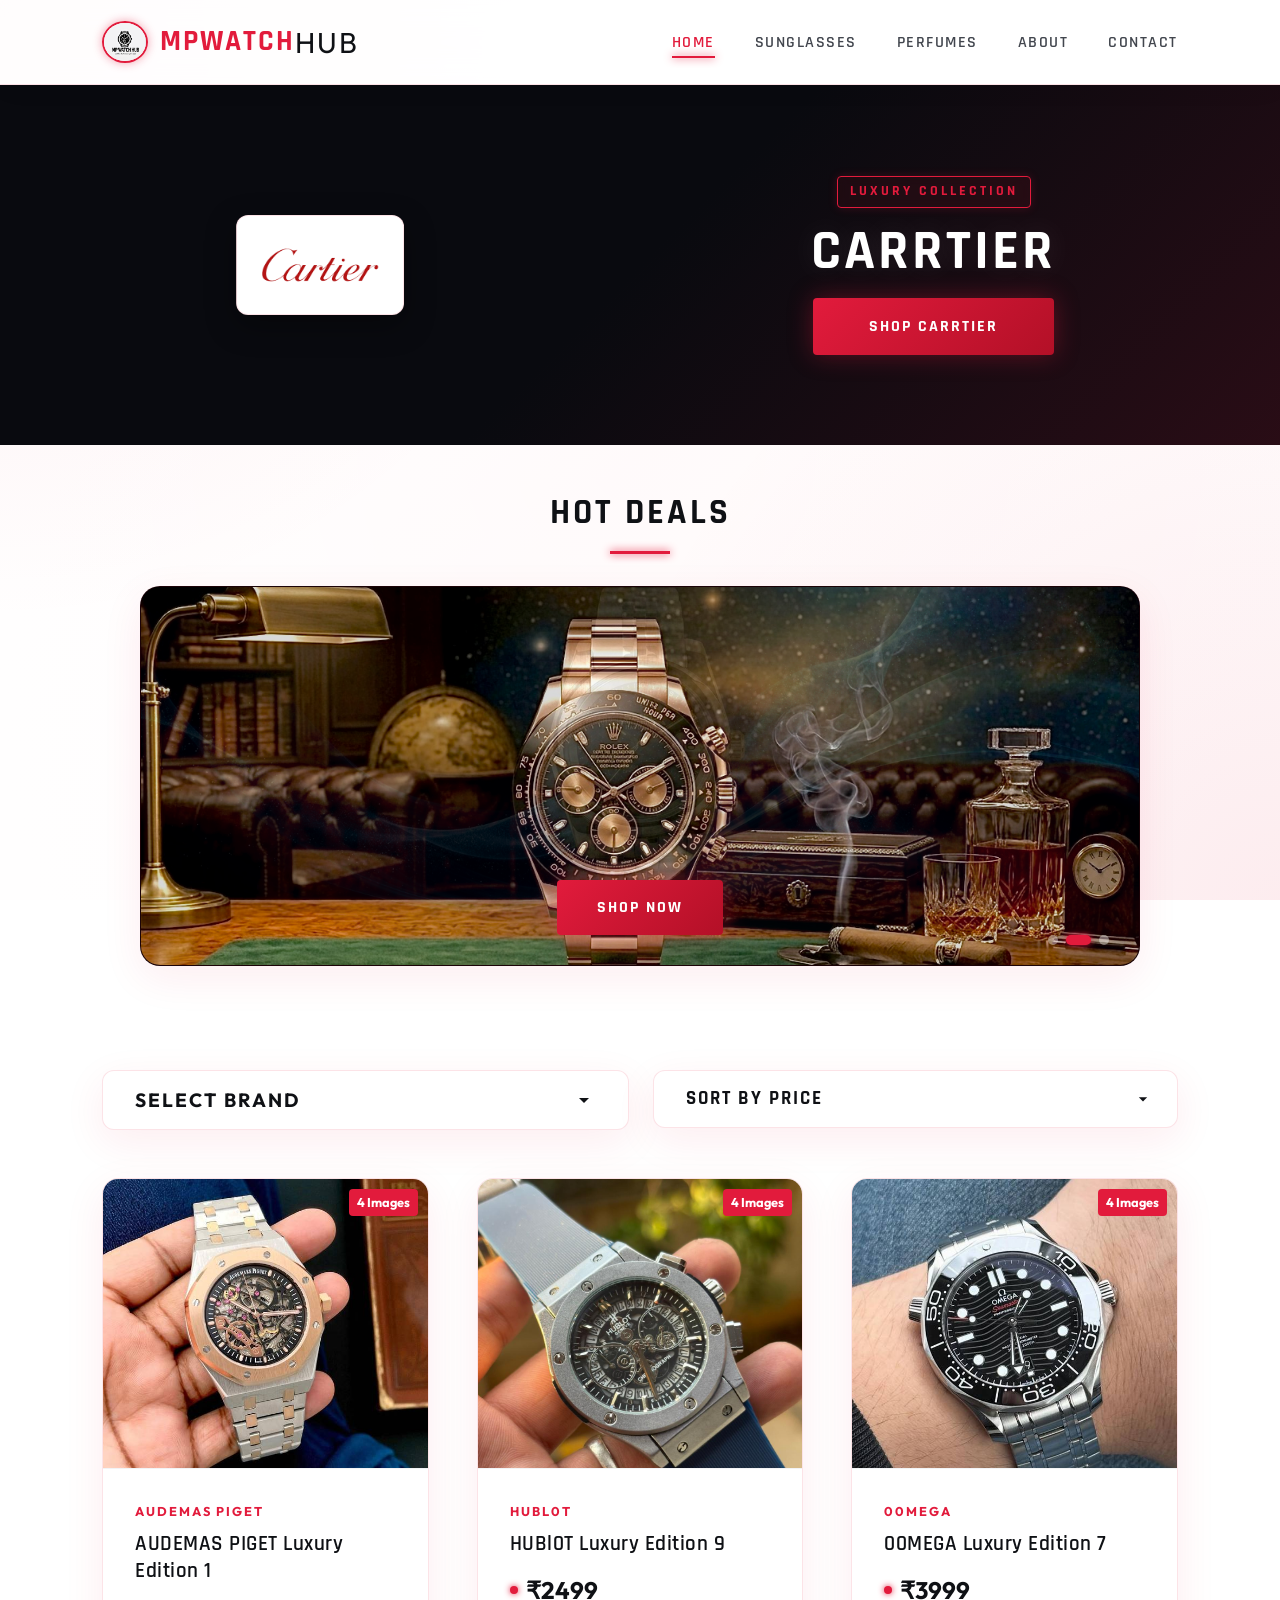
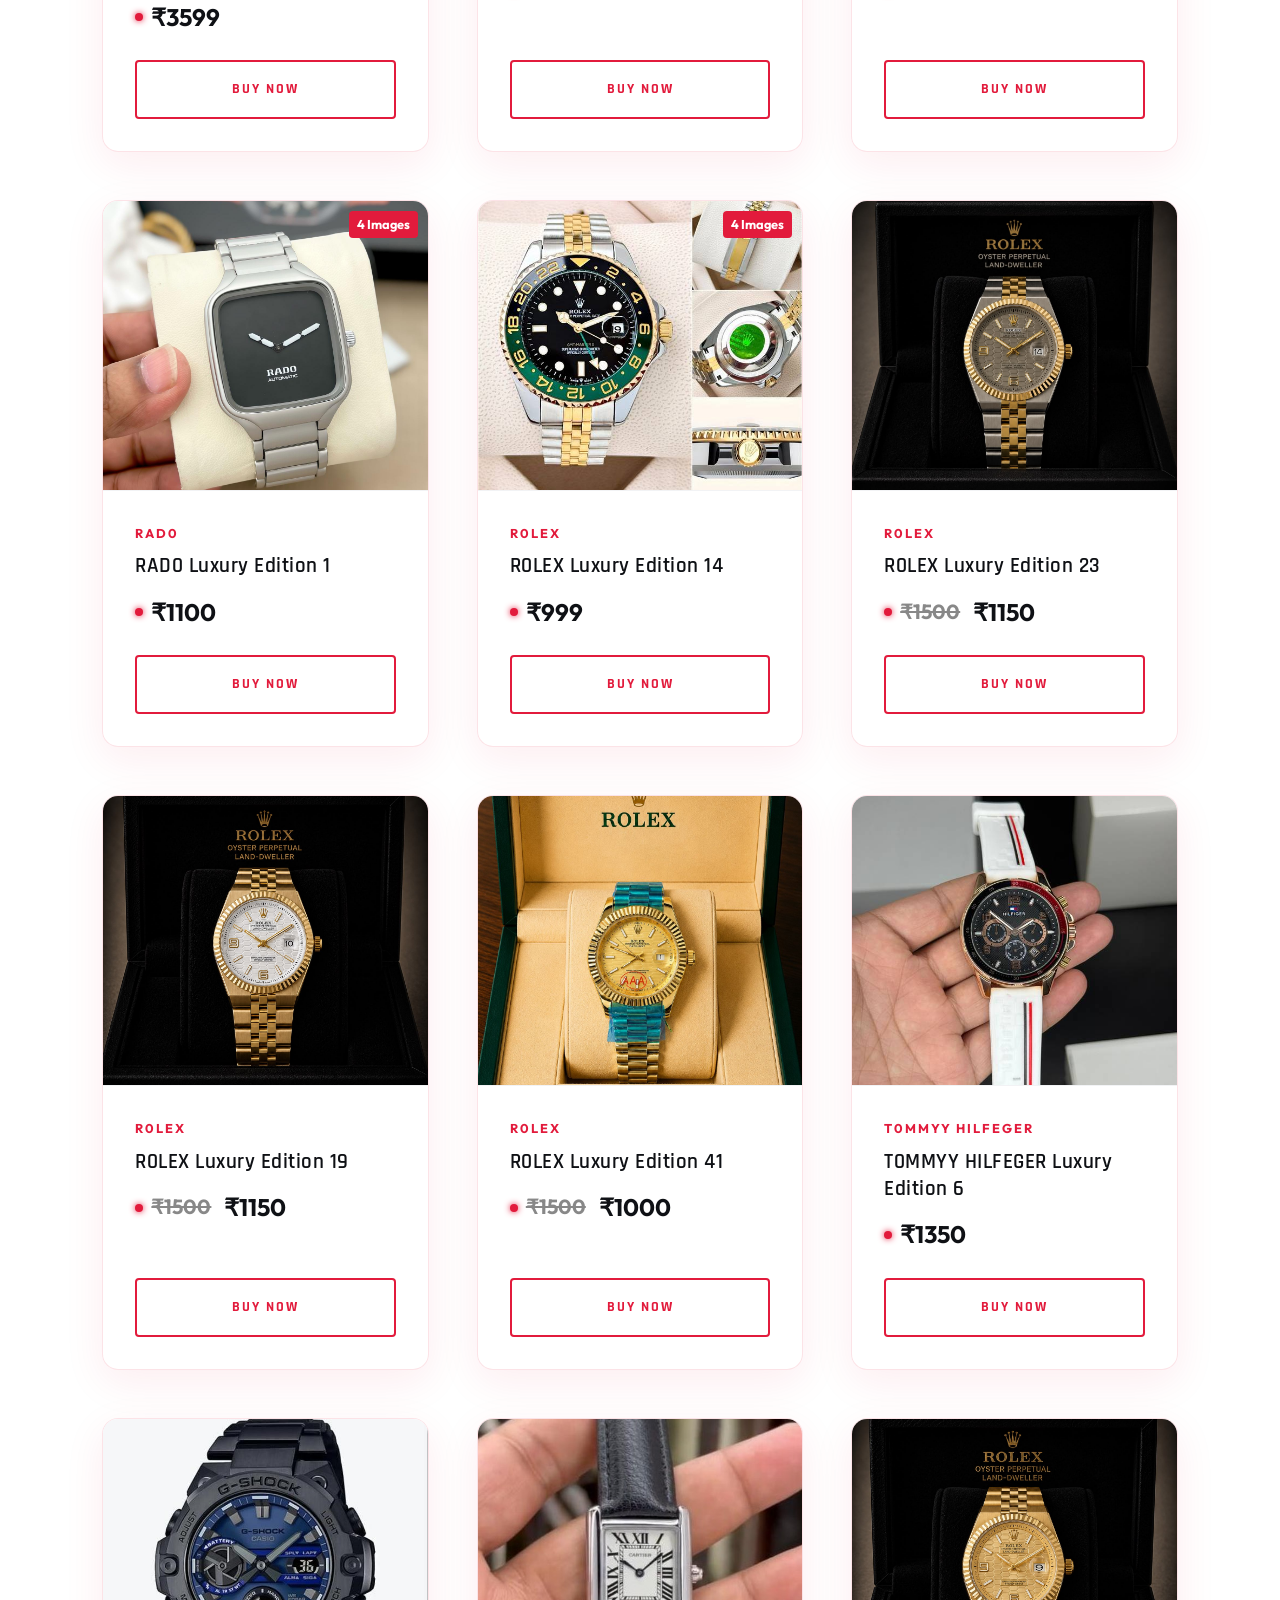
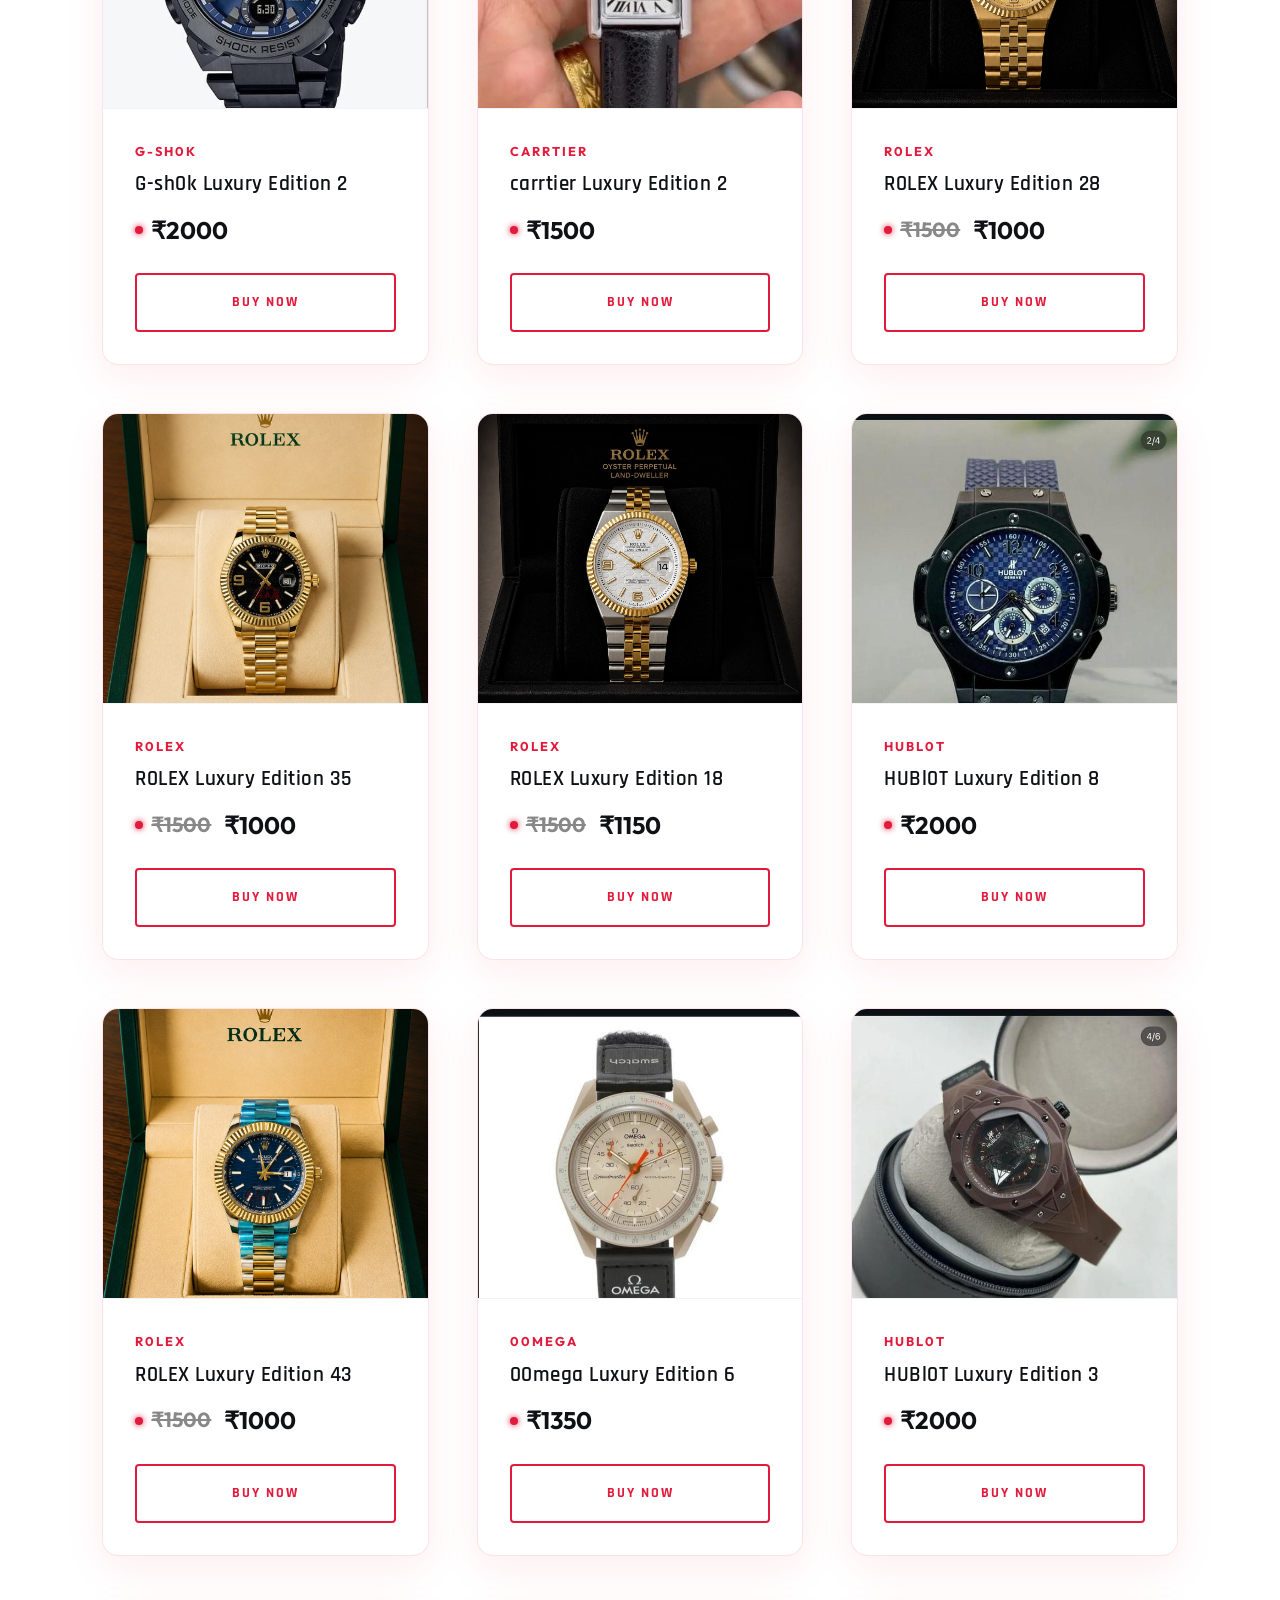
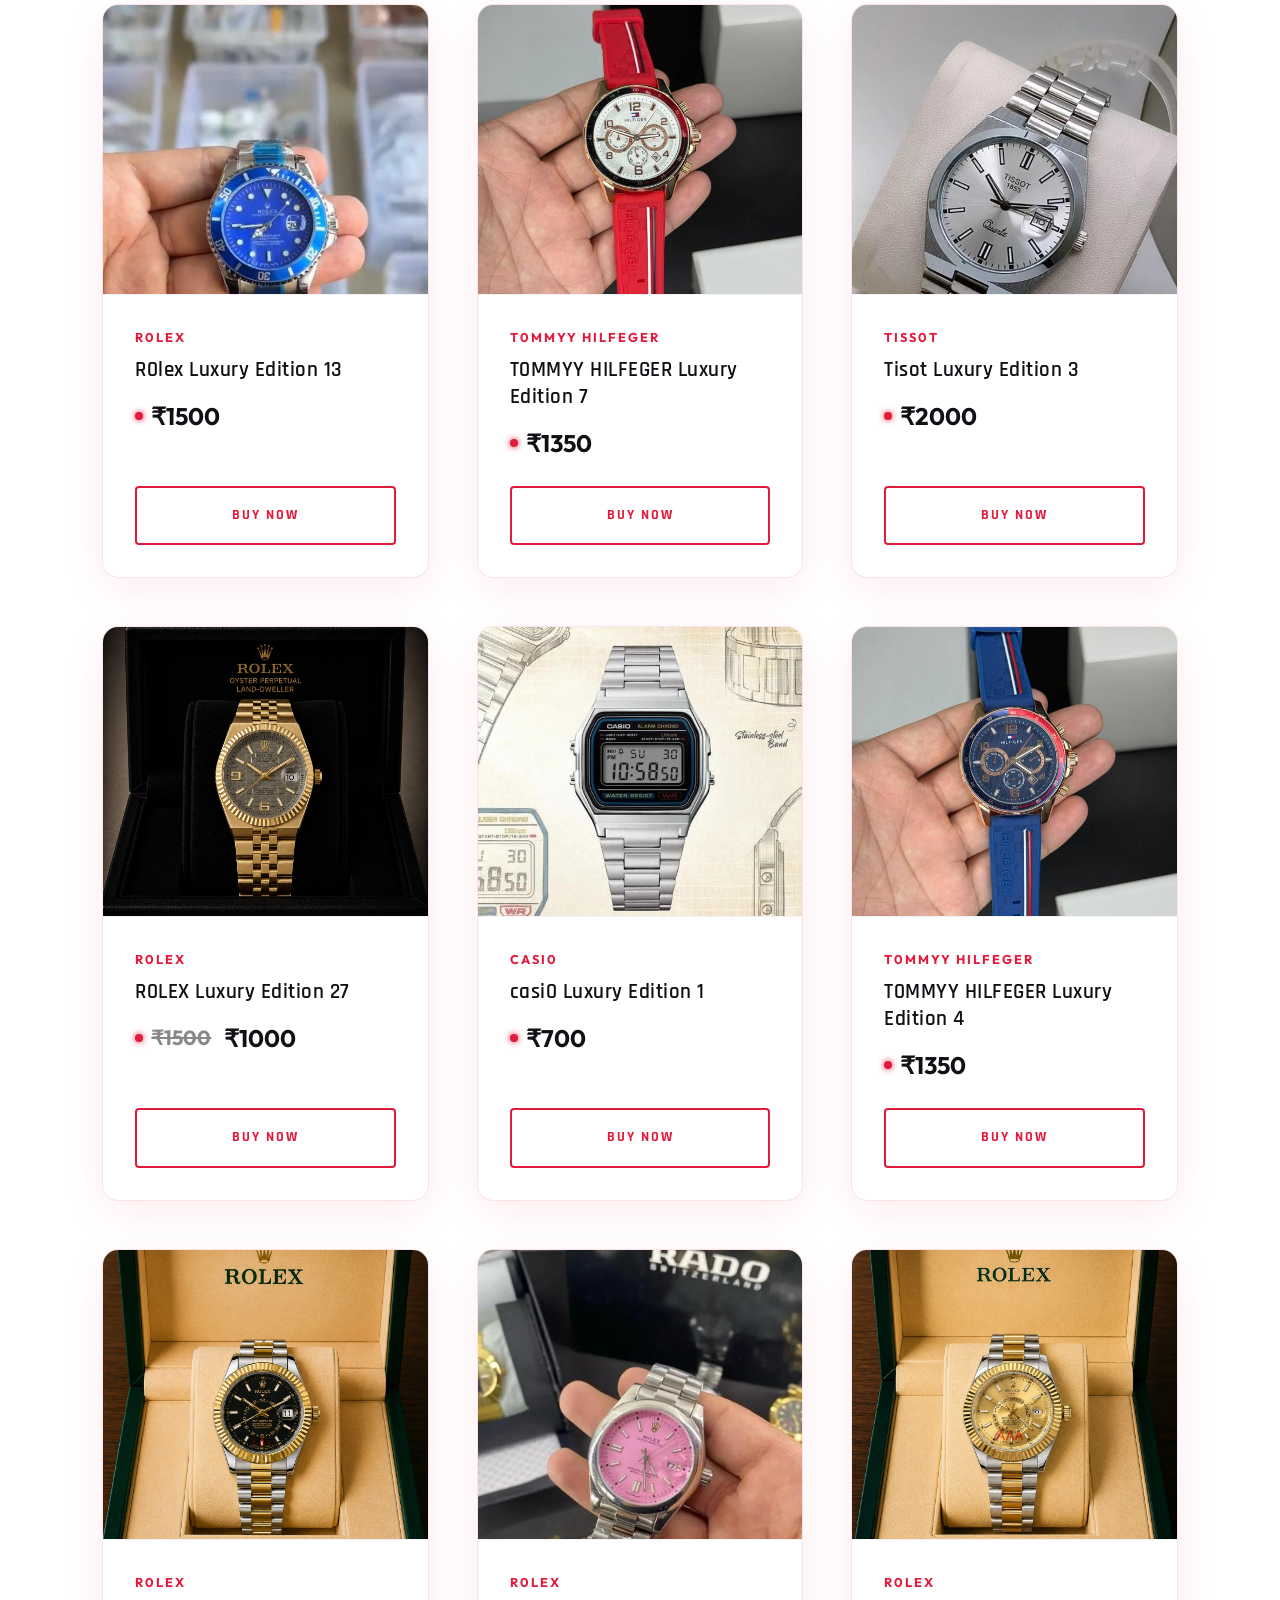
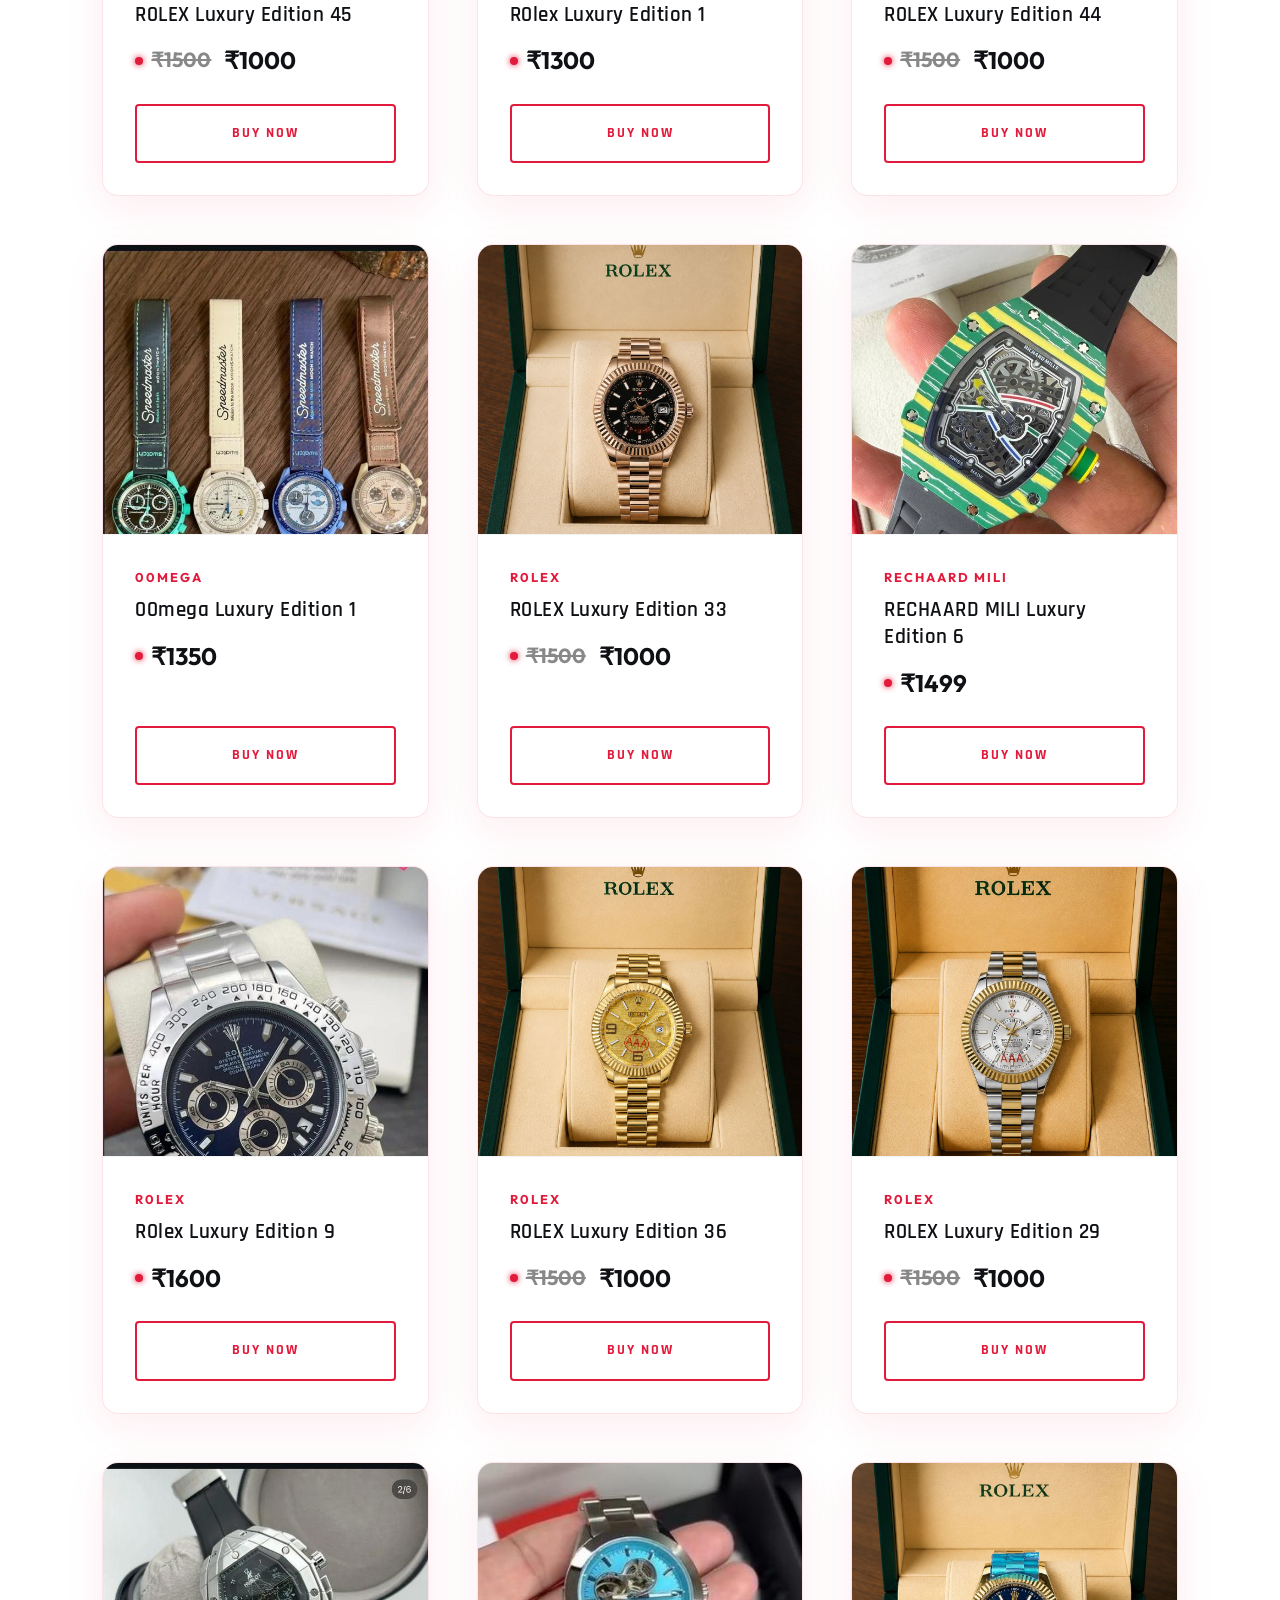
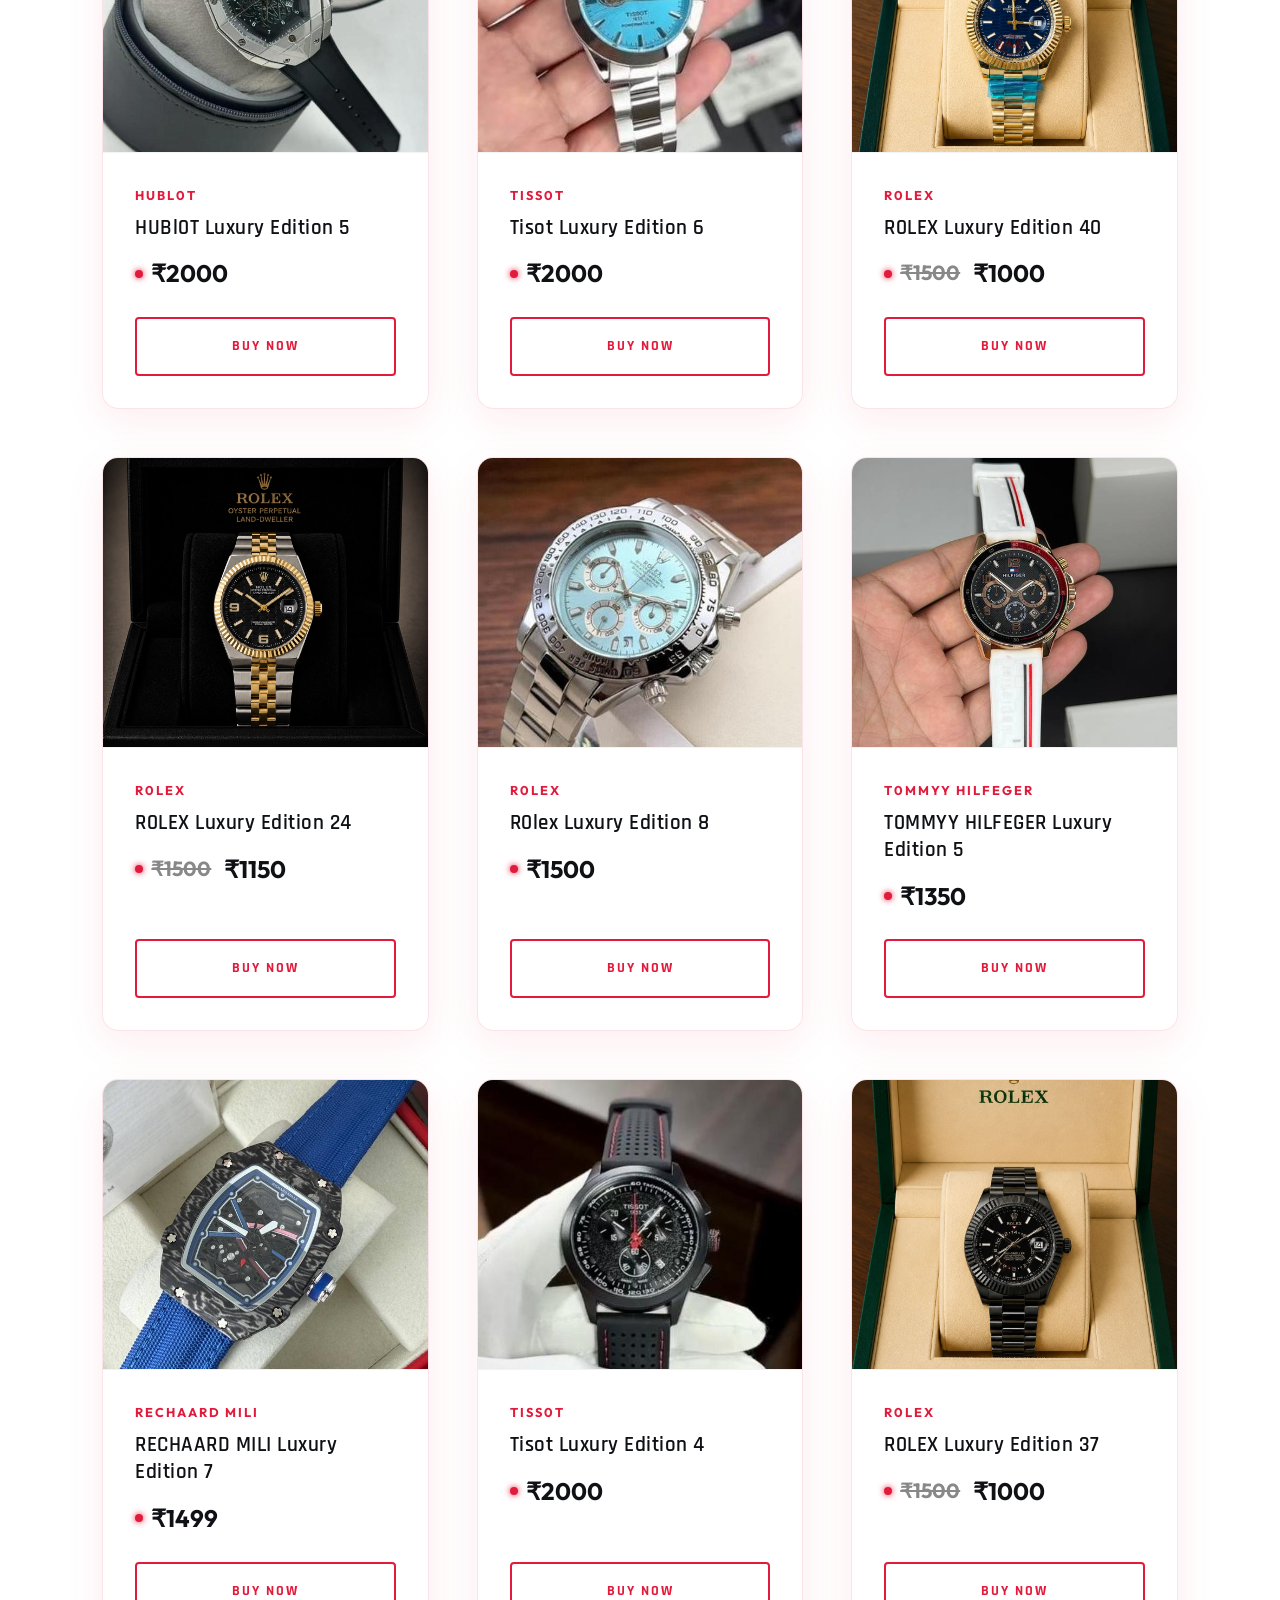
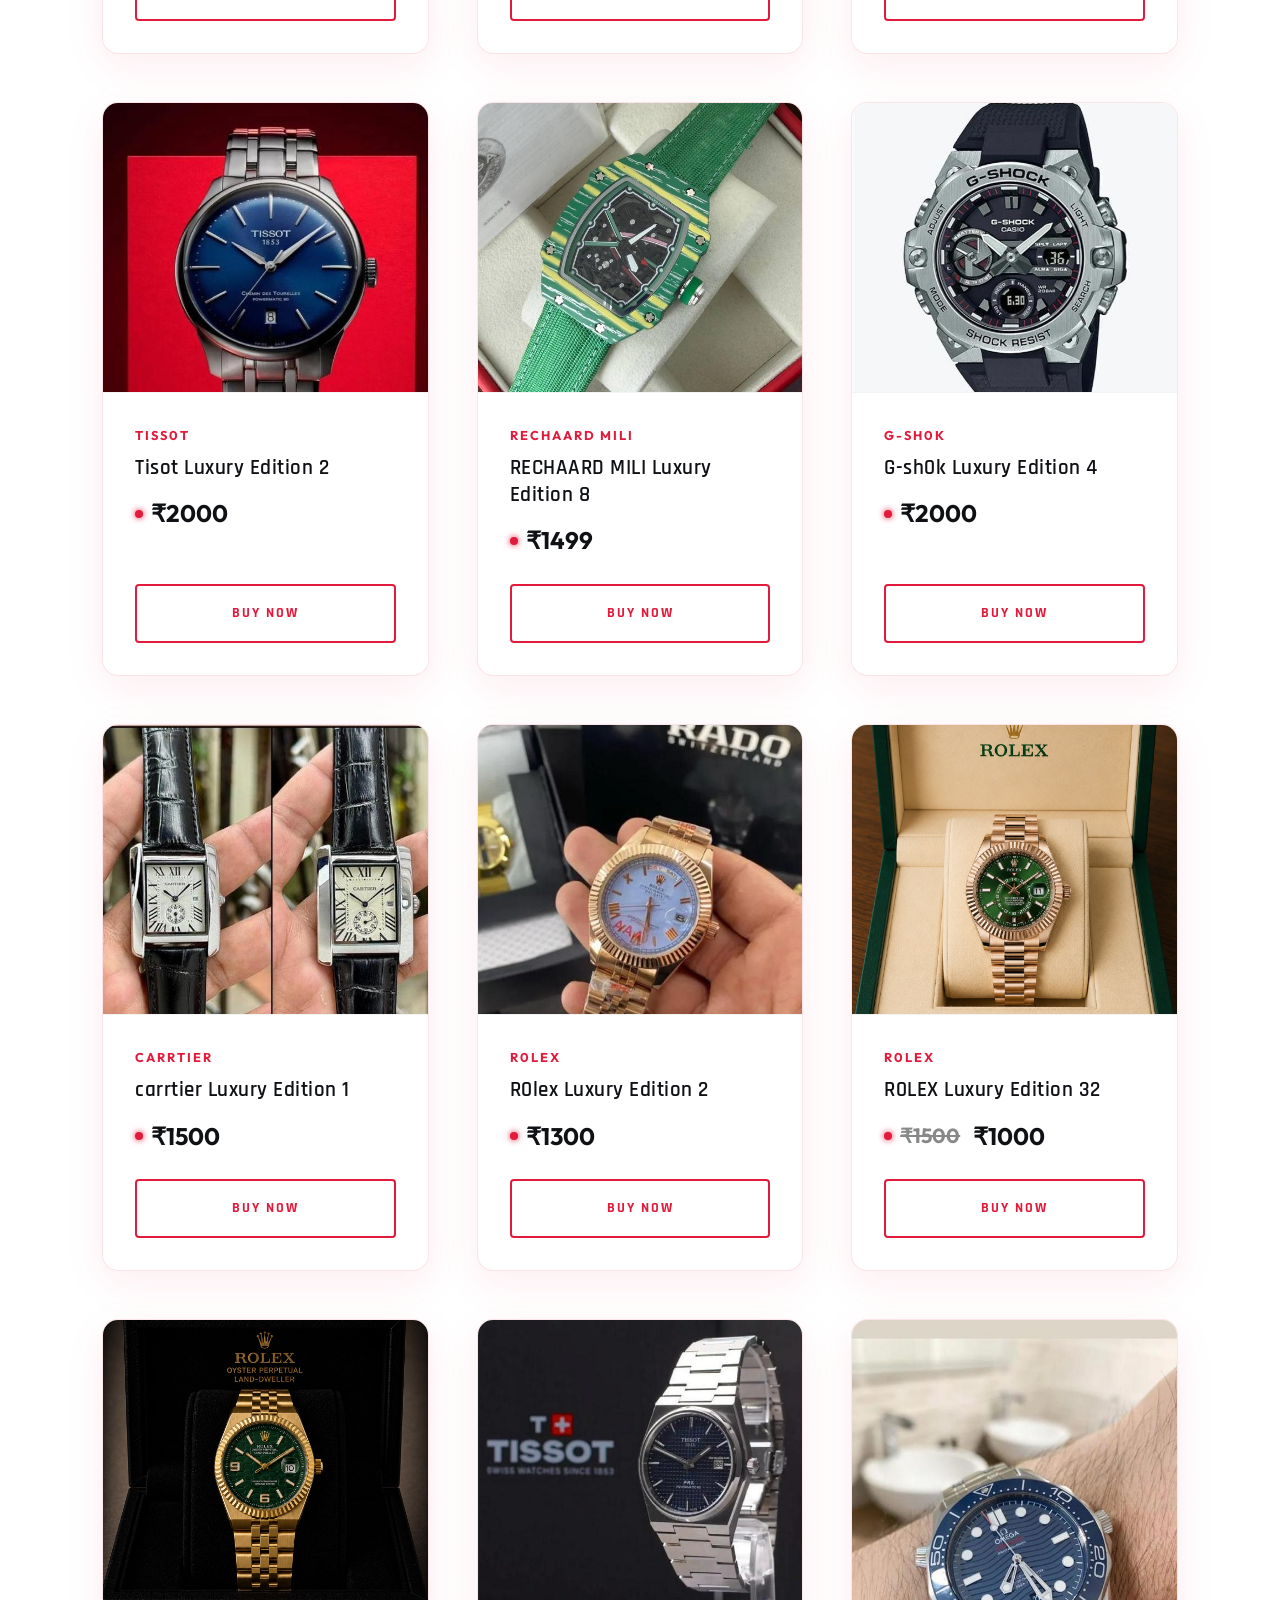
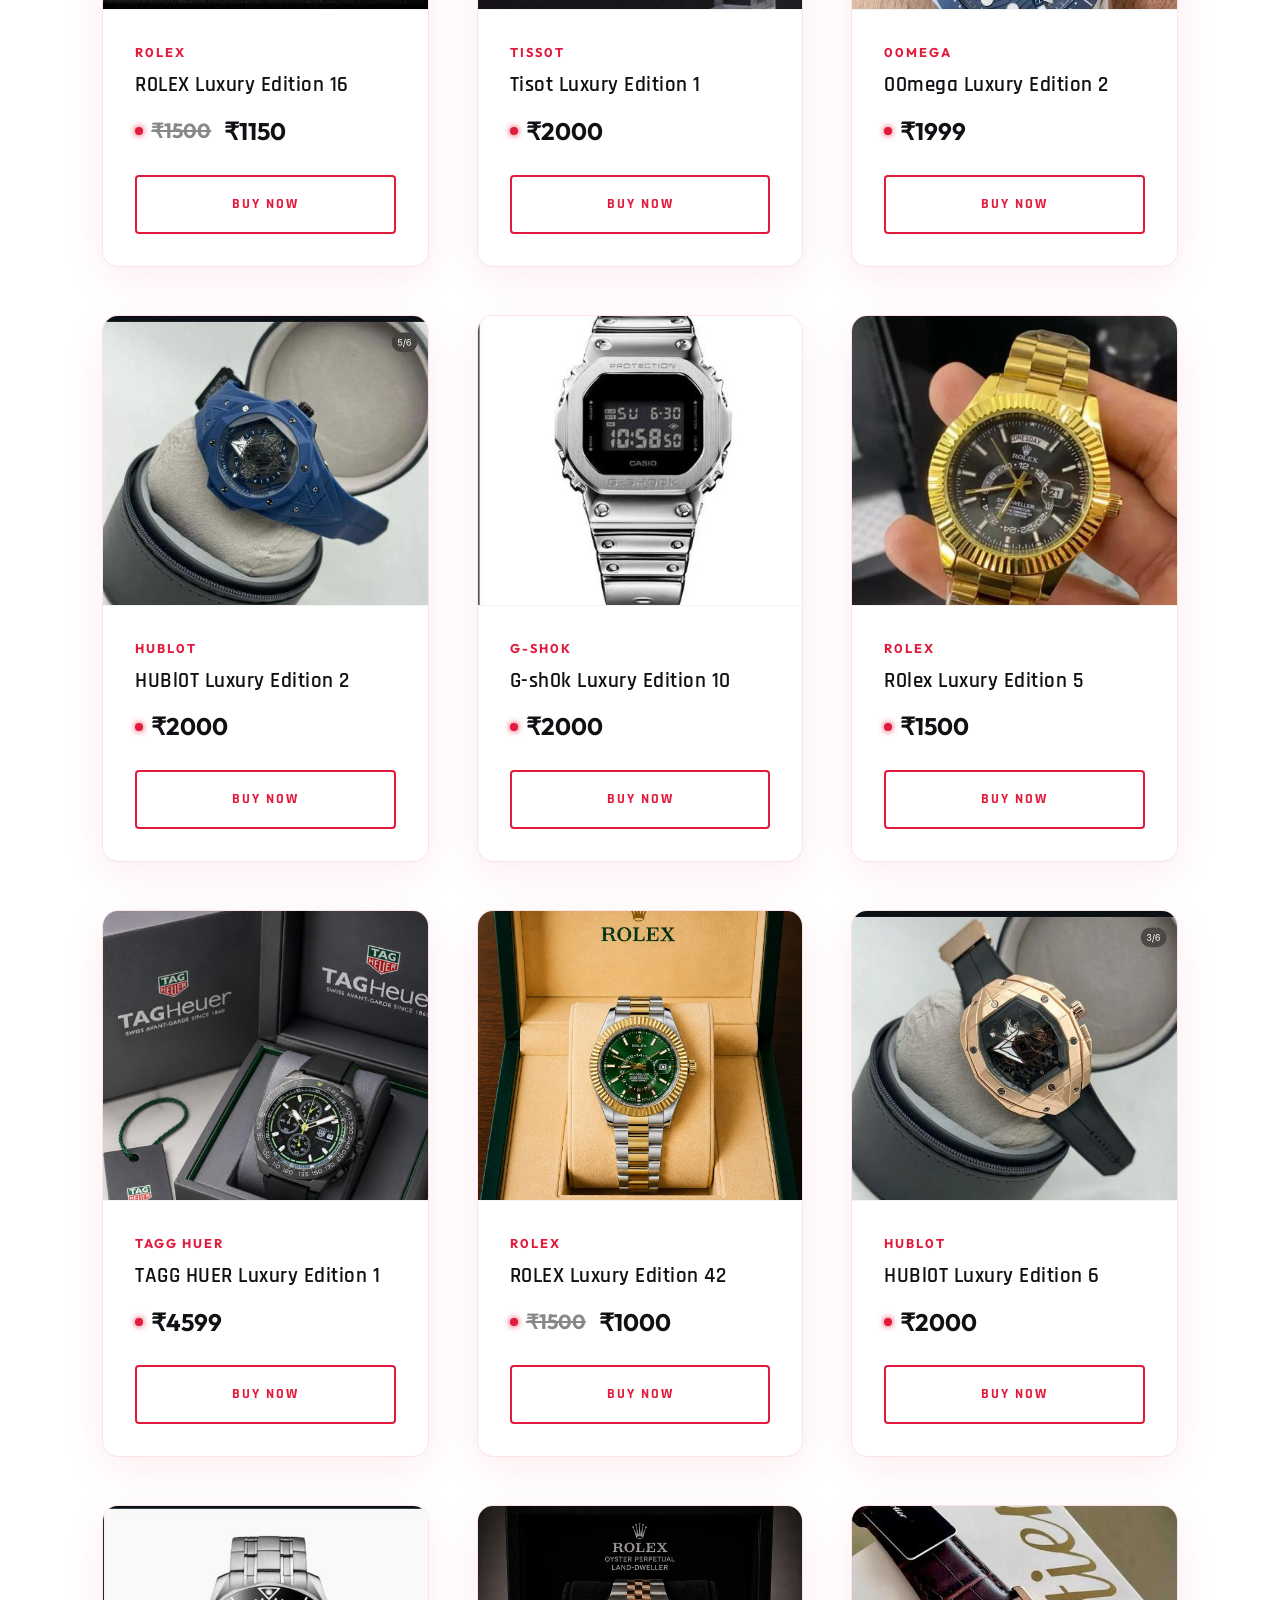
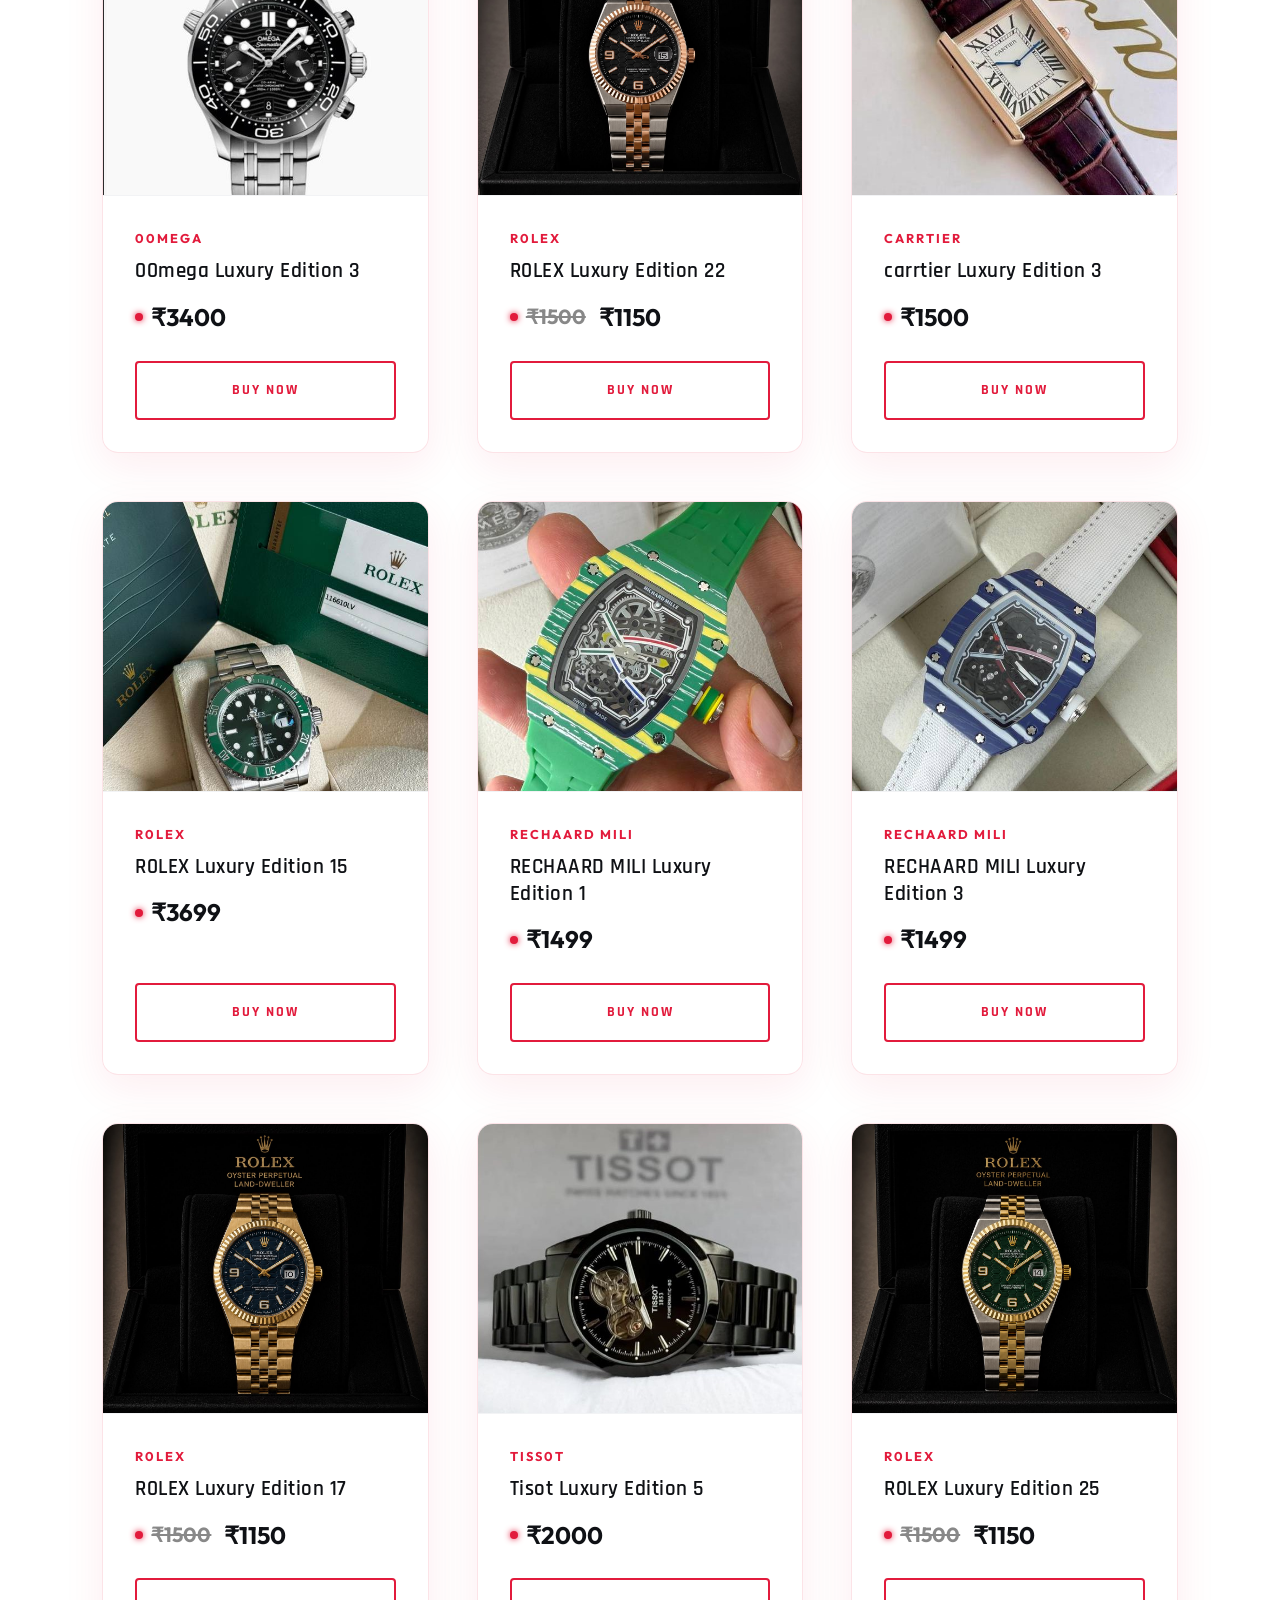
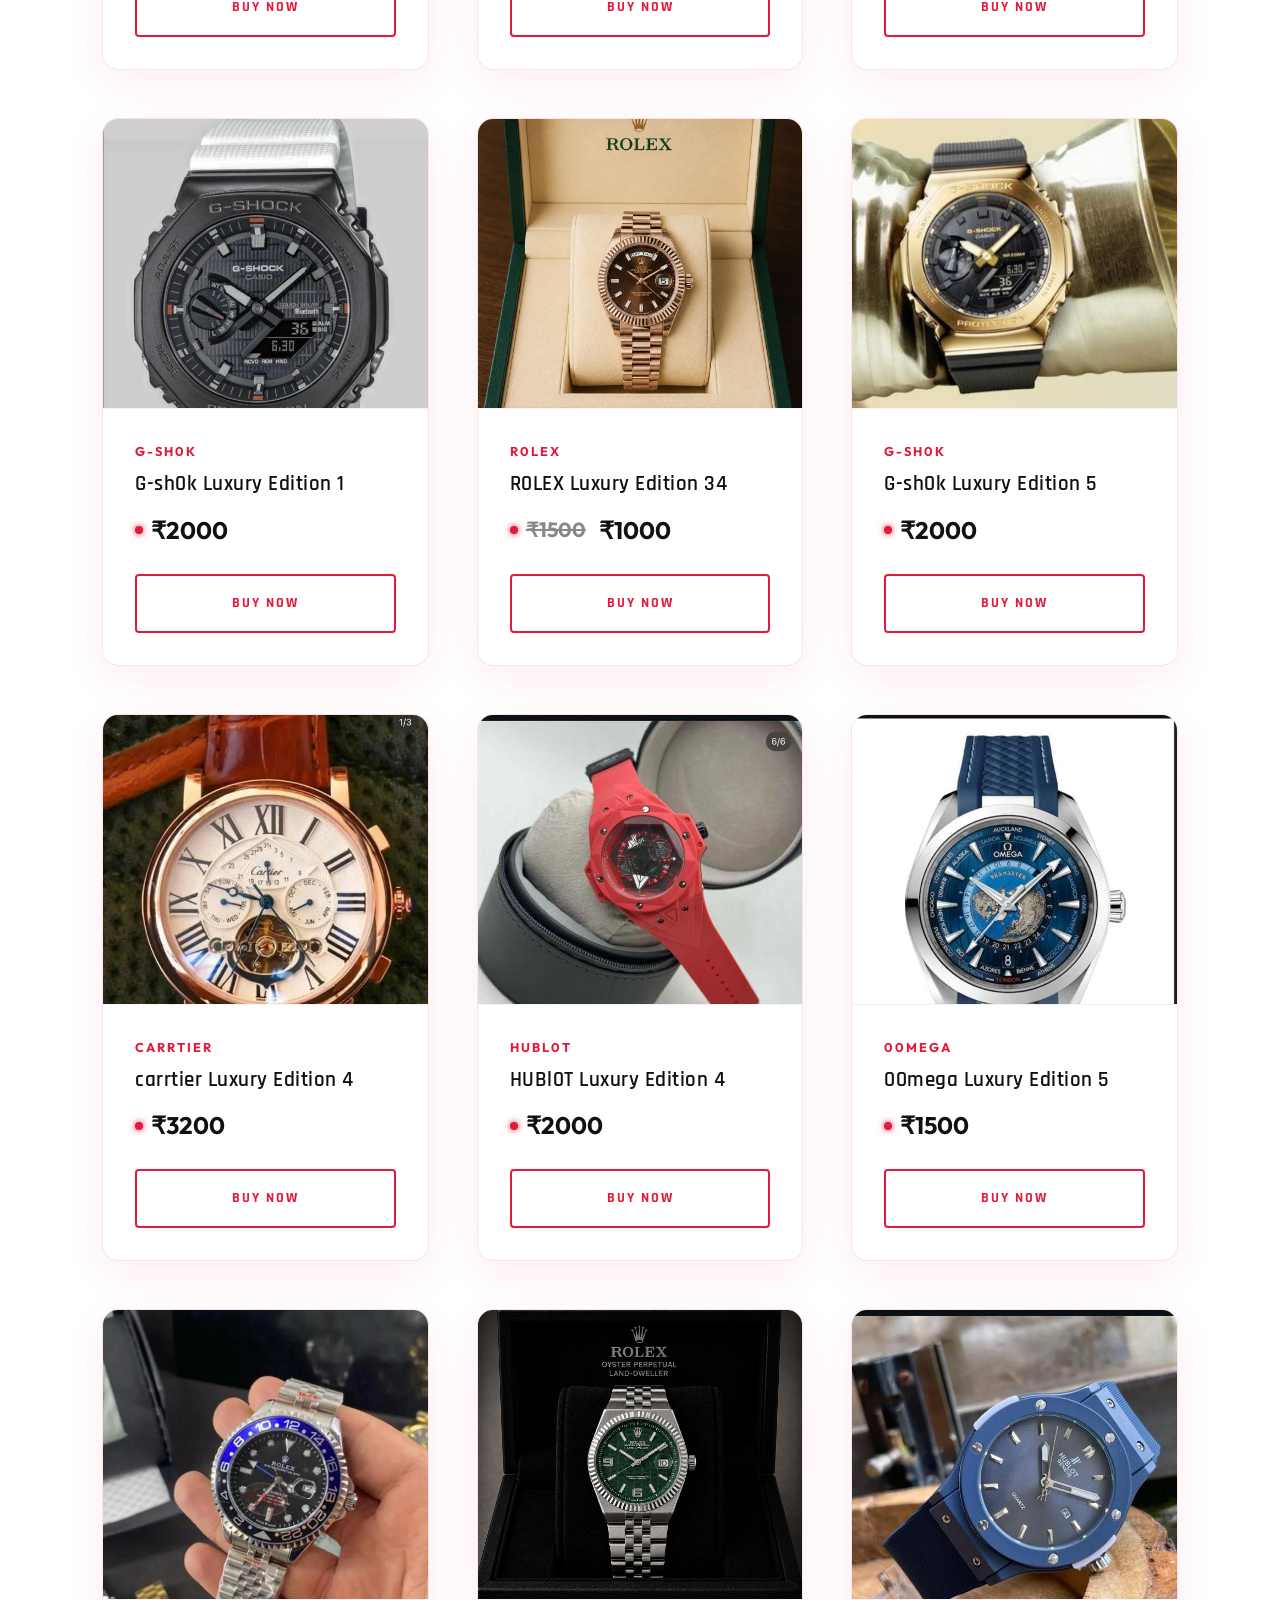
==== index.html @ 3a013606 "updated site" ====
<!DOCTYPE html>
<html lang="en">
<head>
    <title>MP Watch Hub | Premium &amp; Luxury Watches | MPWATCHHUB</title>
    <meta charset="UTF-8">
    <meta name="viewport" content="width=device-width, initial-scale=1.0">
    <link rel="icon" type="image/jpeg" href="assets/images/mpwatchhublogo.jpeg">
    <link rel="apple-touch-icon" href="assets/images/mpwatchhublogo.jpeg">
    <meta name="description" content="MP Watch Hub (mpwatchhub.in) — shop premium watches, luxury timepieces and designer sunglasses with delivery across India.">
    <meta name="keywords" content="mp watch hub, mp watches, watchhub, luxury watches, premium watches, designer watches, luxury timepieces, designer sunglasses, MPWATCHHUB">
    <link rel="canonical" href="https://mpwatchhub.in/">
    <meta property="og:url" content="https://mpwatchhub.in/">
    <meta property="og:title" content="MP Watch Hub | Premium &amp; Luxury Watches | MPWATCHHUB">
    <meta property="og:description" content="Shop premium and luxury watches, timepieces and sunglasses at MP Watch Hub with India delivery.">
    <meta property="og:site_name" content="MPWATCHHUB">
    <meta property="og:type" content="website">
    <meta name="twitter:card" content="summary_large_image">
    <meta name="twitter:title" content="MP Watch Hub | Premium &amp; Luxury Watches">
    <meta name="twitter:description" content="Premium watches, luxury timepieces and sunglasses at MP Watch Hub — mpwatchhub.in">
    <meta name="twitter:image" content="https://mpwatchhub.in/assets/images/mpwatchhublogo.jpeg">
    <meta property="og:image" content="https://mpwatchhub.in/assets/images/mpwatchhublogo.jpeg">
    <script type="application/ld+json">
    {
      "@context": "https://schema.org",
      "@graph": [
        {
          "@type": "Organization",
          "@id": "https://mpwatchhub.in/#organization",
          "name": "MP Watch Hub",
          "alternateName": ["MPWATCHHUB", "MP WatchHub", "mp watchhub", "mp watch hub", "mpwatchhub", "WatchHub"],
          "url": "https://mpwatchhub.in",
          "logo": "https://mpwatchhub.in/assets/images/mpwatchhublogo.jpeg",
          "sameAs": ["https://www.instagram.com/mpwatchub"]
        },
        {
          "@type": "WebSite",
          "@id": "https://mpwatchhub.in/#website",
          "url": "https://mpwatchhub.in",
          "name": "MP Watch Hub",
          "alternateName": ["MPWATCHHUB", "mp watchhub"],
          "publisher": { "@id": "https://mpwatchhub.in/#organization" }
        },
        {
          "@type": "Store",
          "name": "MP Watch Hub",
          "url": "https://mpwatchhub.in",
          "image": "https://mpwatchhub.in/assets/images/mpwatchhublogo.jpeg",
          "telephone": "+917046432148",
          "address": { "@type": "PostalAddress", "addressCountry": "IN" }
        }
      ]
    }
    </script>
    <link href="https://fonts.googleapis.com/css2?family=Outfit:wght@300;400;500;600;700&family=Rajdhani:wght@500;600;700&display=swap" rel="stylesheet">
    <link rel="stylesheet" href="assets/css/style.css">
</head>
<body>

    <nav>
        <a href="index.html" class="logo">
            <img src="assets/images/logo.jpeg" alt="MP Watch Hub - MPWATCHHUB Logo">
            <div class="logo-text">MPWATCH<span>HUB</span></div>
        </a>
        <ul class="nav-links">
            <li><a href="index.html" class="active">Home</a></li>
            <li><a href="#sunglasses">Sunglasses</a></li>
            <li><a href="#perfumes">Perfumes</a></li>
            <li><a href="about.html">About</a></li>
            <li><a href="contact.html">Contact</a></li>
        </ul>
    </nav>

    <section class="hero-carousel-wrapper">
        <div class="carousel-container" id="carouselContainer">
            <div class="carousel-slide logo-text-slide">
                <img src="assets/images/logo.jpeg" alt="MPWATCHHUB Brand Logo" class="carousel-logo-img" style="object-fit: contain; border-radius: 50%; max-height: 200px; margin-bottom: 20px;">
                <div class="first-slide-branding">
                    <h1>MP Watch Hub</h1>
                    <span class="first-slide-sub">MPWATCHHUB · mpwatchhub.in · watches that match your style</span>
                </div>
            </div>
            <div class="carousel-slide">
                <img src="assets/images/brand-logos/Rolex.png" alt="R0lex Logo" class="carousel-logo-img">
                <div class="carousel-caption">
                    <span class="slide-tag">PRECISION TIMEPIECES</span>
                    <h2>R0lex</h2>
                    <button onclick="selectBrandInFilter(\'R0LEX\')" class="btn-primary">Shop R0lex</button>
                </div>
            </div>
            <div class="carousel-slide">
                <img src="assets/images/brand-logos/cartier.png" alt="carrtier Logo" class="carousel-logo-img">
                <div class="carousel-caption">
                    <span class="slide-tag">LUXURY COLLECTION</span>
                    <h2>carrtier</h2>
                    <button onclick="selectBrandInFilter(\'CARRTIER\')" class="btn-primary">Shop carrtier</button>
                </div>
            </div>
            <div class="carousel-slide">
                <img src="assets/images/brand-logos/omega.png" alt="00mega Logo" class="carousel-logo-img">
                <div class="carousel-caption">
                    <span class="slide-tag">CHRONOMETER PRECISION</span>
                    <h2>00mega</h2>
                    <button onclick="selectBrandInFilter(\'00MEGA\')" class="btn-primary">Shop 00mega</button>
                </div>
            </div>
            <div class="carousel-slide">
                <img src="assets/images/brand-logos/hublot.png" alt="HUBl0T Logo" class="carousel-logo-img">
                <div class="carousel-caption">
                    <span class="slide-tag">THE ART OF FUSION</span>
                    <h2>HUBl0T</h2>
                    <button onclick="selectBrandInFilter(\'HUBl0T\')" class="btn-primary">Shop HUBl0T</button>
                </div>
            </div>
            <div class="carousel-slide">
                <img src="assets/images/brand-logos/tissot.png" alt="tiss0t Logo" class="carousel-logo-img">
                <div class="carousel-caption">
                    <span class="slide-tag">SWISS CRAFTSMANSHIP</span>
                    <h2>tiss0t</h2>
                    <button onclick="selectBrandInFilter(\'TISS0T\')" class="btn-primary">Shop tiss0t</button>
                </div>
            </div>
            <div class="carousel-slide">
                <img src="assets/images/brand-logos/casio.png" alt="casi0 Logo" class="carousel-logo-img">
                <div class="carousel-caption">
                    <span class="slide-tag">DIGITAL SOPHISTICATION</span>
                    <h2>casi0</h2>
                    <button onclick="selectBrandInFilter(\'CASI0\')" class="btn-primary">Shop casi0</button>
                </div>
            </div>
            <div class="carousel-slide">
                <img src="assets/images/brand-logos/gshock.png" alt="G-sh0k Logo" class="carousel-logo-img">
                <div class="carousel-caption">
                    <span class="slide-tag">ABSOLUTE TOUGHNESS</span>
                    <h2>G-sh0k</h2>
                    <button onclick="selectBrandInFilter(\'G-SH0K\')" class="btn-primary">Shop G-sh0k</button>
                </div>
            </div>
            <div class="carousel-slide">
                <img src="assets/images/brand-logos/TAG HEUER.png" alt="TAgg huer Logo" class="carousel-logo-img">
                <div class="carousel-caption">
                    <span class="slide-tag">AVANT-GARDE</span>
                    <h2>TAgg huer</h2>
                    <button onclick="selectBrandInFilter(\'TAGG HUER\')" class="btn-primary">Shop TAgg huer</button>
                </div>
            </div>
            <div class="carousel-slide">
                <img src="assets/images/brand-logos/rado.png" alt="Rad0 Logo" class="carousel-logo-img">
                <div class="carousel-caption">
                    <span class="slide-tag">MASTER OF MATERIALS</span>
                    <h2>Rad0</h2>
                    <button onclick="selectBrandInFilter(\'RAD0\')" class="btn-primary">Shop Rad0</button>
                </div>
            </div>
            <div class="carousel-slide">
                <img src="assets/images/brand-logos/Audemars_Piguet.png" alt="Audemas piget Logo" class="carousel-logo-img">
                <div class="carousel-caption">
                    <span class="slide-tag">HAUTE HORLOGERIE</span>
                    <h2>Audemas piget</h2>
                    <button onclick="selectBrandInFilter(\'AUDEMAS PIGET\')" class="btn-primary">Shop Audemas piget</button>
                </div>
            </div>
            <div class="carousel-slide">
                <img src="assets/images/brand-logos/richard millie.png" alt="Rechaard Mili Logo" class="carousel-logo-img">
                <div class="carousel-caption">
                    <span class="slide-tag">A RACING MACHINE ON THE WRIST</span>
                    <h2>Rechaard Mili</h2>
                    <button onclick="selectBrandInFilter('RECHAARD MILI')" class="btn-primary">Shop Rechaard Mili</button>
                </div>
            </div>
            <div class="carousel-slide">
                <img src="assets/images/brand-logos/tommy hilfiger.png" alt="T0mmyy hilfeger Logo" class="carousel-logo-img">
                <div class="carousel-caption">
                    <span class="slide-tag">CLASSIC AMERICAN COOL</span>
                    <h2>T0mmyy hilfeger</h2>
                    <button onclick="selectBrandInFilter('T0MMYY HILFEGER')" class="btn-primary">Shop T0mmyy hilfeger</button>
                </div>
            </div>
            <div class="carousel-slide">
                <img src="assets/images/brand-logos/fossil.png" alt="F0sill Logo" class="carousel-logo-img">
                <div class="carousel-caption">
                    <span class="slide-tag">VINTAGE CREATIVITY</span>
                    <h2>F0sill</h2>
                    <button onclick="selectBrandInFilter('F0SILL')" class="btn-primary">Shop F0sill</button>
                </div>
            </div>
            <div class="carousel-slide">
                <img src="assets/images/brand-logos/armani exhange.png" alt="Arrmanii xchange Logo" class="carousel-logo-img">
                <div class="carousel-caption">
                    <span class="slide-tag">MODERN URBAN STYLE</span>
                    <h2>Arrmanii xchange</h2>
                    <button onclick="selectBrandInFilter('ARRMANII XCHANGE')" class="btn-primary">Shop Arrmanii xchange</button>
                </div>
            </div>
        </div>
        
    </section>

    <!-- Hot Deals Carousel Section -->
    <section class="hot-deals-section">
        <h2 class="hot-deals-title">Hot Deals</h2>
        <div class="hot-deals-carousel">
            <div class="hot-deals-container" id="hotDealsContainer">
                <!-- Slide 1 -->
                <div class="hot-deal-slide active">
                    <img src="assets/images/IMG_4915.jpg" alt="Hot Deal Product 1" class="hot-deal-img">
                    <a href="details.html?id=watch_rolex_cosmograph_daytona" class="btn-hot-deal-shop">Shop Now</a>
                </div>
                <!-- Slide 2 -->
                <div class="hot-deal-slide">
                    <img src="assets/images/IMG_4919.jpg" alt="Hot Deal Product 2" class="hot-deal-img">
                    <a href="details.html?id=watch_omega_speedmaster_racing" class="btn-hot-deal-shop">Shop Now</a>
                </div>
                <!-- Slide 3 -->
                <div class="hot-deal-slide">
                    <img src="assets/images/IMG_4917.jpg" alt="Hot Deal Product 3" class="hot-deal-img">
                    <a href="details.html?id=watch_cartier_santos_de_cartier" class="btn-hot-deal-shop">Shop Now</a>
                </div>
            </div>
            
            <!-- Indicators -->
            <div class="hot-deals-indicators" id="hotDealsIndicators">
                <span class="hot-dot active" onclick="goToHotDealSlide(0)"></span>
                <span class="hot-dot" onclick="goToHotDealSlide(1)"></span>
                <span class="hot-dot" onclick="goToHotDealSlide(2)"></span>
            </div>
        </div>
    </section>

    <section id="sunglassesHero" class="sunglasses-hero-banner" style="display: none;">
        <div class="sunglasses-hero-content">
            <h1>MP SUNGLASSES</h1>
            <p>ELEVATE YOUR STYLE WITH LUXURY EYEWEAR</p>
        </div>
    </section>

    <div class="container" id="products">
        <div id="watchFiltersWrapper" class="filter-controls-wrapper">
            <div class="refine-container" id="watchFiltersContainer">
                <button class="refine-toggle-btn" id="refineToggleBtnWatch">
                    <span>Select Brand</span>
                    <svg class="chevron-icon" viewBox="0 0 24 24"><path d="M7 10l5 5 5-5H7z"/></svg>
                </button>
                <div class="refine-dropdown-content" id="refineDropdownContentWatch">
                    <div class="refine-grid">
                        <label class="filter-item"><input type="checkbox" class="brand-filter" value="R0LEX"> R0lex</label>
                        <label class="filter-item"><input type="checkbox" class="brand-filter" value="CARRTIER"> carrtier</label>
                        <label class="filter-item"><input type="checkbox" class="brand-filter" value="00MEGA"> 00mega</label>
                        <label class="filter-item"><input type="checkbox" class="brand-filter" value="HUBl0T"> HUBl0T</label>
                        <label class="filter-item"><input type="checkbox" class="brand-filter" value="TISS0T"> tiss0t</label>
                        <label class="filter-item"><input type="checkbox" class="brand-filter" value="CASI0"> casi0</label>
                        <label class="filter-item"><input type="checkbox" class="brand-filter" value="G-SH0K"> G-sh0k</label>
                        <!-- New Watch Brands -->
                        <label class="filter-item"><input type="checkbox" class="brand-filter" value="ARRMANII XCHANGE"> Arrmanii xchange</label>
                        <label class="filter-item"><input type="checkbox" class="brand-filter" value="AUDEMAS PIGET"> Audemas piget</label>
                        <label class="filter-item"><input type="checkbox" class="brand-filter" value="F0SILL"> F0sill</label>
                        <label class="filter-item"><input type="checkbox" class="brand-filter" value="RAD0"> Rad0</label>
                        <label class="filter-item"><input type="checkbox" class="brand-filter" value="RECHAARD MILI"> Rechaard Mili</label>
                        <label class="filter-item"><input type="checkbox" class="brand-filter" value="TAGG HUER"> TAgg huer</label>
                        <label class="filter-item"><input type="checkbox" class="brand-filter" value="T0MMYY HILFEGER"> T0mmyy hilfeger</label>
                    </div>
                </div>
            </div>
            <div class="sort-container">
                <select class="sort-price-select" id="sortPriceWatch">
                    <option value="default">Sort by Price</option>
                    <option value="low-to-high">Price: Low to High</option>
                    <option value="high-to-low">Price: High to Low</option>
                </select>
            </div>
        </div>

        <div id="sunglassesFiltersWrapper" class="filter-controls-wrapper" style="display: none;">
            <div class="refine-container" id="sunglassesFiltersContainer">
                <button class="refine-toggle-btn" id="refineToggleBtnSunglasses">
                    <span>Select Brand</span>
                    <svg class="chevron-icon" viewBox="0 0 24 24"><path d="M7 10l5 5 5-5H7z"/></svg>
                </button>
                <div class="refine-dropdown-content" id="refineDropdownContentSunglasses">
                    <div class="refine-grid">
                        <label class="filter-item"><input type="checkbox" class="brand-filter" value="CARRTIER"> carrtier</label>
                        <label class="filter-item"><input type="checkbox" class="brand-filter" value="D0LCE AND GABBBAANA"> d0lce & gabbbaana</label>
                        <label class="filter-item"><input type="checkbox" class="brand-filter" value="GUUCI"> Guuci</label>
                        <label class="filter-item"><input type="checkbox" class="brand-filter" value="MEYBACH"> meybach</label>
                        <label class="filter-item"><input type="checkbox" class="brand-filter" value="MEW MEW"> mew mew</label>
                        <label class="filter-item"><input type="checkbox" class="brand-filter" value="PRRAADA"> prraada</label>
                        <label class="filter-item"><input type="checkbox" class="brand-filter" value="REYBAN"> reyban</label>
                        <label class="filter-item"><input type="checkbox" class="brand-filter" value="VERSACHE"> versache</label>
                    </div>
                </div>
            </div>
            <div class="sort-container">
                <select class="sort-price-select" id="sortPriceSunglasses">
                    <option value="default">Sort by Price</option>
                    <option value="low-to-high">Price: Low to High</option>
                    <option value="high-to-low">Price: High to Low</option>
                </select>
            </div>
        </div>

        <main class="product-section">
            <div class="product-grid" id="productGrid">
                <!-- Products will be injected by main.js -->
            </div>
        </main>
    </div>

    <footer>
        <div class="footer-content">
            <div class="footer-section">
                <img src="assets/images/logo.jpeg" alt="MPWATCHHUB Logo" style="height: 60px; border-radius: 50%; margin-bottom: 1rem; border: 1px solid var(--primary-gold);">
                <h3>MP Watch Hub</h3>
                <p>MPWATCHHUB (mpwatchhub.in) — your destination for premium watches, luxury timepieces and designer styles across India.</p>
                <p style="margin-top: 0.5rem; font-size: 0.9rem;"><a href="https://mpwatchhub.in" style="color: var(--primary-red);">mpwatchhub.in</a></p>
            </div>
            <div class="footer-section">
                <h3>Quick Links</h3>
                <a href="index.html">Home</a>
                <a href="#sunglasses">Sunglasses</a>
                <a href="#perfumes">Perfumes</a>
                <a href="about.html">About Us</a>
                <a href="contact.html">Contact Us</a>
            </div>
            <div class="footer-section">
                <h3>Social Media</h3>
                <div class="social-links">
                    <a href="https://www.instagram.com/mpwatchub?igsh=MWNnaHU4YWYxeGdpZA%3D%3D" target="_blank">Instagram</a>
                </div>
                <p style="margin-top: 1rem;">WhatsApp: 7046432148</p>
            </div>
        </div>
        <div class="copyright">
            <p>&copy; 2024 MPWATCHHUB. All Rights Reserved. Luxury Defined.</p>
        </div>
    </footer>

    <script src="assets/js/main.js"></script>
    <script src="assets/js/carousel.js"></script>
    <script>
        // Hot Deals Carousel Auto Transition and Navigation
        (function() {
            let currentSlide = 0;
            const slides = document.querySelectorAll('.hot-deal-slide');
            const dots = document.querySelectorAll('.hot-dot');
            const totalSlides = slides.length;
            let autoSlideInterval;

            function goToHotDealSlide(index) {
                if (totalSlides === 0) return;
                
                // Keep index in range
                currentSlide = (index + totalSlides) % totalSlides;

                // Update slides active state
                slides.forEach((slide, idx) => {
                    if (idx === currentSlide) {
                        slide.classList.add('active');
                    } else {
                        slide.classList.remove('active');
                    }
                });

                // Update dots active state
                dots.forEach((dot, idx) => {
                    if (idx === currentSlide) {
                        dot.classList.add('active');
                    } else {
                        dot.classList.remove('active');
                    }
                });
            }

            // Expose function globally for the onclick handlers
            window.goToHotDealSlide = function(index) {
                goToHotDealSlide(index);
                resetAutoSlide();
            };

            function startAutoSlide() {
                autoSlideInterval = setInterval(() => {
                    goToHotDealSlide(currentSlide + 1);
                }, 5000); // Auto-transition every 5 seconds
            }

            function stopAutoSlide() {
                clearInterval(autoSlideInterval);
            }

            function resetAutoSlide() {
                stopAutoSlide();
                startAutoSlide();
            }

            // Swipe Support (Touch and Mouse Drag)
            let touchStartX = 0;
            let touchEndX = 0;
            const threshold = 50; // minimum distance in px to trigger swipe
            const carouselElement = document.querySelector('.hot-deals-carousel');

            if (carouselElement) {
                carouselElement.style.cursor = 'grab';

                // Touch Events
                carouselElement.addEventListener('touchstart', (e) => {
                    touchStartX = e.changedTouches[0].screenX;
                    stopAutoSlide();
                }, { passive: true });

                carouselElement.addEventListener('touchend', (e) => {
                    touchEndX = e.changedTouches[0].screenX;
                    handleSwipe();
                    startAutoSlide();
                }, { passive: true });

                // Mouse Events
                let isMouseDown = false;
                carouselElement.addEventListener('mousedown', (e) => {
                    touchStartX = e.screenX;
                    isMouseDown = true;
                    carouselElement.style.cursor = 'grabbing';
                    stopAutoSlide();
                });

                carouselElement.addEventListener('mouseup', (e) => {
                    if (!isMouseDown) return;
                    touchEndX = e.screenX;
                    isMouseDown = false;
                    carouselElement.style.cursor = 'grab';
                    handleSwipe();
                    startAutoSlide();
                });

                carouselElement.addEventListener('mouseleave', () => {
                    if (isMouseDown) {
                        isMouseDown = false;
                        carouselElement.style.cursor = 'grab';
                        startAutoSlide();
                    }
                });
            }

            function handleSwipe() {
                const diff = touchStartX - touchEndX;
                if (Math.abs(diff) > threshold) {
                    if (diff > 0) {
                        goToHotDealSlide(currentSlide + 1); // Swiped Left -> Next
                    } else {
                        goToHotDealSlide(currentSlide - 1); // Swiped Right -> Prev
                    }
                }
            }

            // Start auto transitions
            startAutoSlide();
        })();
    </script>
</body>
</html>
---- assets/css/style.css ----
:root {
    --primary-red: #e21b3c;       /* Futuristic vibrant red */
    --primary-red-glow: rgba(226, 27, 60, 0.4);
    --dark-red: #b31027;          /* Darker red for gradients/hover */
    --bg-light: #f8f9fc;          /* Light clean backdrop */
    --bg-white: #ffffff;
    --card-bg: rgba(255, 255, 255, 0.82); /* Glassmorphic white */
    --text-dark: #0f1115;         /* High-contrast headings */
    --text-body: #42464e;         /* Clean readable body text */
    --text-muted: #8a909a;        /* Silver-gray secondary text */
    --pure-white: #ffffff;
    --border-color: rgba(226, 27, 60, 0.12); /* Subtle red border */
    
    --shadow-red: 0 12px 40px rgba(226, 27, 60, 0.08); /* Soft glowing red shadow */
    --shadow-glow: 0 0 25px rgba(226, 27, 60, 0.35);    /* Futuristic button/element glow */
    --transition: all 0.4s cubic-bezier(0.165, 0.84, 0.44, 1);
    
    /* Pinteresty, aesthetic faded white in red background */
    --bg-gradient: 
        radial-gradient(circle at 0% 0%, rgba(226, 27, 60, 0.08) 0%, transparent 40%),
        radial-gradient(circle at 100% 100%, rgba(226, 27, 60, 0.08) 0%, transparent 45%),
        radial-gradient(circle at 50% 50%, rgba(255, 255, 255, 0.75) 0%, rgba(255, 255, 255, 0.95) 100%),
        linear-gradient(135deg, #fffefe 0%, #ffecee 50%, #fff4f5 100%);
}

* {
    margin: 0;
    padding: 0;
    box-sizing: border-box;
    font-family: 'Outfit', sans-serif;
}

body {
    background: var(--bg-gradient);
    background-attachment: fixed;
    background-size: cover;
    color: var(--text-body);
    overflow-x: hidden;
    line-height: 1.6;
}

h1, h2, h3, h4, h5, h6, .logo-text, .btn-primary, .btn-view, .nav-links a {
    font-family: 'Rajdhani', sans-serif;
    font-weight: 700;
}

/* Custom Scrollbar */
::-webkit-scrollbar {
    width: 8px;
}
::-webkit-scrollbar-track {
    background: var(--bg-light);
}
::-webkit-scrollbar-thumb {
    background: var(--primary-red);
    border-radius: 4px;
}
::-webkit-scrollbar-thumb:hover {
    background: var(--dark-red);
}

/* Navbar */
nav {
    background: rgba(255, 255, 255, 0.85);
    backdrop-filter: blur(15px);
    -webkit-backdrop-filter: blur(15px);
    padding: 1.2rem 8%;
    display: flex;
    justify-content: space-between;
    align-items: center;
    position: sticky;
    top: 0;
    z-index: 1000;
    border-bottom: 1px solid var(--border-color);
    box-shadow: 0 4px 30px rgba(0, 0, 0, 0.03);
}

.logo {
    display: flex;
    align-items: center;
    gap: 12px;
    text-decoration: none;
}

.logo img {
    height: 42px;
    border-radius: 50%;
    border: 2px solid var(--primary-red);
    box-shadow: 0 0 10px var(--primary-red-glow);
}

.logo-text {
    font-size: 1.8rem;
    font-weight: 700;
    color: var(--primary-red);
    text-transform: uppercase;
    letter-spacing: 2px;
    display: flex;
    align-items: center;
}

.logo-text span {
    color: var(--text-dark);
    font-weight: 400;
}

.nav-links {
    display: flex;
    list-style: none;
    gap: 2.5rem;
}

.nav-links a {
    text-decoration: none;
    color: var(--text-body);
    font-weight: 600;
    font-size: 1rem;
    text-transform: uppercase;
    letter-spacing: 1.5px;
    position: relative;
    padding: 5px 0;
    transition: var(--transition);
}

.nav-links a::after {
    content: '';
    position: absolute;
    bottom: 0;
    left: 0;
    width: 0;
    height: 2px;
    background: var(--primary-red);
    transition: var(--transition);
    box-shadow: 0 0 8px var(--primary-red);
}

.nav-links a:hover {
    color: var(--primary-red);
}

.nav-links a:hover::after, .nav-links a.active::after {
    width: 100%;
}

.nav-links a.active {
    color: var(--primary-red);
}

/* Futuristic Scrollable Hero Carousel */
.hero-carousel-wrapper {
    position: relative;
    height: 360px;
    width: 100%;
    overflow: hidden;
    background: #090a0f;
    opacity: 0;
    transition: opacity 0.15s ease-out;
}

.hero-carousel-wrapper.loaded {
    opacity: 1;
}

.carousel-container {
    display: flex;
    height: 100%;
    width: 100%;
    overflow-x: auto;
    scroll-snap-type: x mandatory;
    scroll-behavior: smooth;
    -webkit-overflow-scrolling: touch;
    scrollbar-width: none; /* Firefox */
}

.carousel-container::-webkit-scrollbar {
    display: none; /* Chrome/Safari */
}

.carousel-slide {
    min-width: 100%;
    height: 100%;
    scroll-snap-align: start;
    position: relative;
    overflow: hidden;
    display: flex;
    align-items: center;
    justify-content: flex-end;
    padding-right: 15%;
}

.carousel-slide img {
    position: absolute;
    top: 0;
    left: 0;
    width: 100%;
    height: 100%;
    object-fit: cover;
    opacity: 0.6;
    z-index: 1;
    transition: transform 10s ease;
}

.carousel-slide:hover img {
    transform: scale(1.08);
}

/* Adjust slide image formatting for text logo slide */
.carousel-slide.logo-text-slide {
    background: #ffffff;
    justify-content: center !important;
    padding-right: 0 !important;
}

.carousel-slide.logo-text-slide::after {
    display: none;
}

.first-slide-branding {
    text-align: center;
    z-index: 3;
    padding: 2rem;
}

.first-slide-branding h1 {
    font-family: 'Rajdhani', sans-serif;
    color: var(--text-dark);
    font-size: 3.5rem;
    font-weight: 800;
    letter-spacing: 6px;
    text-transform: uppercase;
    margin-bottom: 0.5rem;
    line-height: 1;
}

.first-slide-sub {
    font-family: 'Outfit', sans-serif;
    color: var(--primary-red);
    font-size: 1rem;
    font-weight: 600;
    letter-spacing: 3px;
    text-transform: uppercase;
}

.carousel-logo-img {
    position: absolute !important;
    top: 50% !important;
    left: 25% !important;
    transform: translate(-50%, -50%) !important;
    width: auto !important;
    height: 100px !important;
    max-height: 100px !important;
    max-width: 180px !important;
    object-fit: contain !important;
    opacity: 1 !important;
    z-index: 3 !important;
    background: #ffffff;
    padding: 1rem 1.5rem;
    border-radius: 12px;
    box-shadow: 0 10px 30px rgba(0, 0, 0, 0.35);
    border: 1px solid var(--border-color);
}

/* Gradient Overlay */
.carousel-slide::after {
    content: '';
    position: absolute;
    top: 0;
    left: 0;
    width: 100%;
    height: 100%;
    background: linear-gradient(135deg, rgba(9, 10, 15, 0.9) 0%, rgba(9, 10, 15, 0.4) 50%, rgba(226, 27, 60, 0.15) 100%);
    z-index: 2;
}

.carousel-caption {
    position: relative;
    z-index: 3;
    color: var(--pure-white);
    max-width: 800px;
    padding: 0 2rem;
    text-align: center;
    display: flex;
    flex-direction: column;
    align-items: center;
    animation: fadeInUp 1s cubic-bezier(0.165, 0.84, 0.44, 1);
}

.slide-tag {
    font-family: 'Rajdhani', sans-serif;
    color: var(--primary-red);
    font-size: 0.85rem;
    font-weight: 700;
    letter-spacing: 3px;
    text-transform: uppercase;
    margin-bottom: 0.8rem;
    border: 1px solid var(--primary-red);
    padding: 4px 12px;
    border-radius: 4px;
    background: rgba(226, 27, 60, 0.08);
    backdrop-filter: blur(5px);
    box-shadow: 0 0 10px rgba(226, 27, 60, 0.2);
}

.carousel-caption h2 {
    font-size: 3.5rem;
    line-height: 1.1;
    margin-bottom: 1rem;
    text-transform: uppercase;
    letter-spacing: 3px;
    font-weight: 800;
    color: var(--pure-white);
    text-shadow: 0 0 30px rgba(255, 255, 255, 0.1);
}

.carousel-caption p {
    font-size: 1.3rem;
    font-weight: 300;
    margin-bottom: 2.5rem;
    color: #d1d5db;
    max-width: 600px;
    letter-spacing: 1px;
}

/* Primary/Futuristic Buttons */
.btn-primary {
    background: linear-gradient(135deg, var(--primary-red), var(--dark-red));
    color: var(--pure-white);
    padding: 1.1rem 3.5rem;
    border: none;
    border-radius: 4px;
    text-decoration: none;
    font-weight: 700;
    font-size: 1rem;
    text-transform: uppercase;
    letter-spacing: 2px;
    transition: var(--transition);
    cursor: pointer;
    display: inline-block;
    box-shadow: var(--shadow-glow);
    position: relative;
    overflow: hidden;
}

.btn-primary::before {
    content: '';
    position: absolute;
    top: 0;
    left: -100%;
    width: 100%;
    height: 100%;
    background: linear-gradient(90deg, transparent, rgba(255, 255, 255, 0.2), transparent);
    transition: 0.5s;
}

.btn-primary:hover::before {
    left: 100%;
}

.btn-primary:hover {
    transform: translateY(-3px);
    box-shadow: 0 15px 30px rgba(226, 27, 60, 0.5);
}

/* Navigation Arrow Overlays */
.carousel-nav-btn {
    position: absolute;
    top: 50%;
    transform: translateY(-50%);
    z-index: 5;
    background: rgba(255, 255, 255, 0.1);
    border: 1px solid rgba(255, 255, 255, 0.15);
    backdrop-filter: blur(10px);
    -webkit-backdrop-filter: blur(10px);
    width: 60px;
    height: 60px;
    border-radius: 50%;
    cursor: pointer;
    display: flex;
    align-items: center;
    justify-content: center;
    transition: var(--transition);
}

.carousel-nav-btn svg {
    width: 28px;
    height: 28px;
    fill: var(--pure-white);
    transition: var(--transition);
}

.carousel-nav-btn:hover {
    background: var(--primary-red);
    border-color: var(--primary-red);
    box-shadow: var(--shadow-glow);
}

.carousel-nav-btn:hover svg {
    fill: var(--pure-white);
}

.prev-btn {
    left: 30px;
}

.next-btn {
    right: 30px;
}

/* Indicators */
.carousel-indicators {
    position: absolute;
    bottom: 30px;
    left: 50%;
    transform: translateX(-50%);
    z-index: 5;
    display: flex;
    gap: 12px;
}

.indicator-dot {
    width: 12px;
    height: 12px;
    border-radius: 50%;
    background: rgba(255, 255, 255, 0.35);
    cursor: pointer;
    transition: var(--transition);
}

.indicator-dot.active {
    background: var(--primary-red);
    width: 32px;
    border-radius: 6px;
    box-shadow: 0 0 10px var(--primary-red);
}

/* Main Layout & Cards */
.container {
    display: flex;
    flex-direction: column;
    padding: 5rem 8%;
    gap: 0;
}

/* Refine Dropdown Container */
.refine-container {
    width: 100%;
    margin-bottom: 3rem;
    background: var(--bg-white);
    border-radius: 12px;
    border: 1px solid var(--border-color);
    box-shadow: var(--shadow-red);
    overflow: hidden;
    transition: var(--transition);
}

.refine-toggle-btn {
    width: 100%;
    height: 58px;
    padding: 0 2rem;
    background: transparent;
    border: none;
    display: flex;
    justify-content: space-between;
    align-items: center;
    cursor: pointer;
    font-family: 'Rajdhani', sans-serif;
    font-size: 1.2rem;
    font-weight: 700;
    color: var(--text-dark);
    text-transform: uppercase;
    letter-spacing: 2px;
    transition: var(--transition);
}

.refine-toggle-btn:hover {
    background: var(--bg-light);
    color: var(--primary-red);
}

.refine-toggle-btn .chevron-icon {
    width: 24px;
    height: 24px;
    fill: currentColor;
    transition: transform 0.3s ease;
}

.refine-container.open .chevron-icon {
    transform: rotate(180deg);
}

.refine-dropdown-content {
    max-height: 0;
    overflow: hidden;
    transition: max-height 0.4s ease-out, padding 0.4s ease;
    padding: 0 2rem;
    background: var(--bg-light);
}

.refine-container.open .refine-dropdown-content {
    max-height: 600px;
    padding: 1.5rem 2rem;
    border-top: 1px solid var(--border-color);
    overflow-y: auto;
}

.refine-grid {
    display: grid;
    grid-template-columns: repeat(auto-fill, minmax(130px, 1fr));
    gap: 1.5rem;
}

.refine-grid .filter-item {
    margin-bottom: 0;
}

.filter-item {
    display: flex;
    align-items: center;
    gap: 12px;
    margin-bottom: 1.2rem;
    cursor: pointer;
    font-size: 0.95rem;
    font-weight: 500;
    color: var(--text-body);
    transition: var(--transition);
}

.filter-item:hover {
    color: var(--primary-red);
}

/* Custom Checkbox Design */
.filter-item input {
    appearance: none;
    -webkit-appearance: none;
    width: 20px;
    height: 20px;
    border: 2px solid var(--text-muted);
    border-radius: 4px;
    outline: none;
    cursor: pointer;
    transition: var(--transition);
    position: relative;
    background: var(--bg-white);
}

.filter-item input:checked {
    border-color: var(--primary-red);
    background: var(--primary-red);
    box-shadow: 0 0 8px var(--primary-red-glow);
}

.filter-item input:checked::before {
    content: '\2713';
    position: absolute;
    top: 50%;
    left: 50%;
    transform: translate(-50%, -50%);
    color: var(--pure-white);
    font-size: 12px;
    font-weight: 900;
}

/* Product Section */
.product-section {
    flex: 1;
}

.product-grid {
    display: grid;
    grid-template-columns: repeat(auto-fill, minmax(280px, 1fr));
    gap: 3rem;
}

/* Product Card */
.product-card {
    background: var(--card-bg);
    backdrop-filter: blur(12px);
    -webkit-backdrop-filter: blur(12px);
    border-radius: 16px;
    overflow: hidden;
    box-shadow: var(--shadow-red);
    transition: var(--transition);
    border: 1px solid var(--border-color);
    display: flex;
    flex-direction: column;
    position: relative;
}

.product-card::before {
    content: '';
    position: absolute;
    top: 0;
    left: 0;
    width: 100%;
    height: 4px;
    background: linear-gradient(90deg, var(--primary-red), var(--dark-red));
    opacity: 0;
    transition: var(--transition);
}

.product-card:hover {
    transform: translateY(-10px);
    box-shadow: 0 20px 40px rgba(226, 27, 60, 0.12);
    border-color: rgba(226, 27, 60, 0.25);
}

.product-card:hover::before {
    opacity: 1;
}

.product-image-container {
    width: 100%;
    height: 290px;
    overflow: hidden;
    background-color: #f7f8fa;
    position: relative;
    border-bottom: 1px solid rgba(0, 0, 0, 0.02);
}

.product-image {
    width: 100%;
    height: 100%;
    object-fit: cover;
    transition: transform 0.6s cubic-bezier(0.165, 0.84, 0.44, 1);
}

.product-card:hover .product-image {
    transform: scale(1.06);
}

.product-info {
    padding: 2rem;
    text-align: left;
    display: flex;
    flex-direction: column;
    flex-grow: 1;
}

.product-brand {
    color: var(--primary-red);
    font-size: 0.8rem;
    font-weight: 700;
    text-transform: uppercase;
    letter-spacing: 2px;
    margin-bottom: 0.6rem;
    display: block;
}

.product-name {
    font-size: 1.3rem;
    font-weight: 600;
    color: var(--text-dark);
    margin-bottom: 0.8rem;
    letter-spacing: 0.5px;
    line-height: 1.3;
}

.product-price {
    font-size: 1.5rem;
    color: var(--text-dark);
    font-weight: 700;
    margin-bottom: 1.5rem;
    display: flex;
    align-items: center;
    gap: 8px;
}

.product-price::before {
    content: '';
    display: inline-block;
    width: 8px;
    height: 8px;
    border-radius: 50%;
    background: var(--primary-red);
    box-shadow: 0 0 6px var(--primary-red);
}

.btn-view {
    display: block;
    width: 100%;
    text-align: center;
    padding: 1rem;
    margin-top: auto;
    background: transparent;
    border: 2px solid var(--primary-red);
    color: var(--primary-red);
    text-decoration: none;
    font-weight: 700;
    text-transform: uppercase;
    font-size: 0.9rem;
    letter-spacing: 2px;
    border-radius: 4px;
    transition: var(--transition);
}

.btn-view:hover {
    background: var(--primary-red);
    color: var(--pure-white);
    box-shadow: var(--shadow-glow);
}

/* Animations */
@keyframes fadeInUp {
    from {
        opacity: 0;
        transform: translateY(40px);
    }
    to {
        opacity: 1;
        transform: translateY(0);
    }
}

/* Details Page Refactored */
.details-container {
    padding: 3.5rem;
    display: grid;
    grid-template-columns: 1.2fr 1fr;
    gap: 4.5rem;
    background: var(--bg-white);
    margin: 4rem auto;
    max-width: 1200px;
    border-radius: 16px;
    box-shadow: var(--shadow-red);
    border: 1px solid var(--border-color);
}

.details-image {
    background: #f7f8fa;
    padding: 0;
    border-radius: 12px;
    display: flex;
    align-items: center;
    justify-content: center;
    overflow: hidden;
    border: 1px solid var(--border-color);
}

.details-image img {
    width: 100%;
    height: 100%;
    max-height: 550px;
    object-fit: cover;
    transition: var(--transition);
}

.details-image img:hover {
    transform: scale(1.03);
}

.details-info {
    display: flex;
    flex-direction: column;
    justify-content: center;
}

.details-brand {
    color: var(--primary-red);
    font-weight: 700;
    font-size: 1.3rem;
    margin-bottom: 1rem;
    text-transform: uppercase;
    letter-spacing: 3px;
    display: inline-block;
}

.details-info h1 {
    font-size: 2.8rem;
    line-height: 1.2;
    margin-bottom: 1.5rem;
    color: var(--text-dark);
    letter-spacing: 1px;
}

.details-price {
    font-size: 2.4rem;
    font-weight: 800;
    margin-bottom: 2rem;
    color: var(--text-dark);
    display: flex;
    align-items: center;
    gap: 12px;
}

.details-price::before {
    content: '';
    width: 12px;
    height: 12px;
    border-radius: 50%;
    background: var(--primary-red);
    box-shadow: 0 0 10px var(--primary-red);
}

.details-desc {
    color: var(--text-body);
    line-height: 1.8;
    margin-bottom: 2.5rem;
    font-size: 1.05rem;
}

.btn-whatsapp {
    background: #25D366;
    color: white;
    padding: 1.2rem 3rem;
    border: none;
    border-radius: 4px;
    text-decoration: none;
    font-weight: 700;
    font-size: 1rem;
    text-transform: uppercase;
    letter-spacing: 2px;
    display: inline-flex;
    align-items: center;
    justify-content: center;
    gap: 1rem;
    transition: var(--transition);
    cursor: pointer;
    box-shadow: 0 8px 24px rgba(37, 211, 102, 0.25);
    font-family: 'Rajdhani', sans-serif;
}

.btn-whatsapp:hover {
    background-color: #128C7E;
    transform: translateY(-3px);
    box-shadow: 0 12px 30px rgba(18, 140, 126, 0.4);
}

/* Footer Section */
footer {
    border-top: 1px solid var(--border-color);
    background: #090a0f;
    padding: 5rem 8% 2rem;
    color: #e5e7eb;
}

.footer-content {
    display: grid;
    grid-template-columns: repeat(auto-fit, minmax(220px, 1fr));
    gap: 4rem;
    margin-bottom: 4rem;
}

.footer-section h3 {
    color: var(--pure-white);
    text-transform: uppercase;
    letter-spacing: 2px;
    margin-bottom: 1.5rem;
    font-size: 1.3rem;
    position: relative;
    padding-bottom: 8px;
}

.footer-section h3::after {
    content: '';
    position: absolute;
    bottom: 0;
    left: 0;
    width: 30px;
    height: 2px;
    background: var(--primary-red);
}

.footer-section p {
    color: #9ca3af;
    font-size: 0.95rem;
    line-height: 1.7;
    margin-bottom: 1rem;
}

.footer-section a {
    color: #9ca3af;
    text-decoration: none;
    margin-bottom: 1rem;
    display: block;
    font-size: 0.95rem;
    transition: var(--transition);
}

.footer-section a:hover {
    color: var(--primary-red);
    padding-left: 5px;
}

.social-links {
    display: flex;
    gap: 1.5rem;
}

.social-links a {
    font-size: 1.1rem;
    color: var(--pure-white);
    border: 1px solid rgba(255, 255, 255, 0.1);
    background: rgba(255, 255, 255, 0.03);
    padding: 8px 16px;
    border-radius: 4px;
}

.social-links a:hover {
    background: var(--primary-red);
    border-color: var(--primary-red);
    color: var(--pure-white);
    box-shadow: var(--shadow-glow);
    padding-left: 16px;
}

.copyright {
    text-align: center;
    padding-top: 2rem;
    border-top: 1px solid rgba(255, 255, 255, 0.05);
    color: #4b5563;
    font-size: 0.85rem;
}

/* Responsive Styles */
@media (max-width: 1024px) {
    .container {
        padding: 3rem 5%;
        gap: 2rem;
    }
    .details-container {
        margin: 2rem 5%;
        padding: 2.5rem;
        gap: 3rem;
    }
}

@media (max-width: 992px) {
    .details-container {
        grid-template-columns: 1fr;
    }
    .details-image img {
        max-height: 450px;
    }
}

@media (max-width: 768px) {
    nav {
        flex-direction: column;
        padding: 1.5rem 5%;
        gap: 1.5rem;
    }

    .nav-links {
        gap: 2rem;
        width: 100%;
        justify-content: center;
    }

    .logo-text {
        font-size: 1.5rem;
    }

    .hero-carousel-wrapper {
        height: 240px;
    }

    .carousel-slide {
        flex-direction: column !important;
        justify-content: center !important;
        padding-right: 0 !important;
    }

    .carousel-logo-img {
        position: relative !important;
        top: auto !important;
        left: auto !important;
        transform: none !important;
        margin: 1rem auto 0.5rem !important;
        height: 60px !important;
        max-height: 60px !important;
        max-width: 120px !important;
        padding: 0.5rem 1rem !important;
        border-radius: 8px !important;
    }

    .carousel-caption {
        padding: 0 1rem 1rem !important;
        text-align: center !important;
    }

    .carousel-caption h2 {
        font-size: 1.6rem !important;
        margin-bottom: 0.4rem !important;
    }

    .carousel-caption p {
        display: none !important;
    }

    .first-slide-branding h1 {
        font-size: 2.2rem !important;
        letter-spacing: 4px !important;
    }

    .first-slide-sub {
        font-size: 0.8rem !important;
        letter-spacing: 2px !important;
    }

    .carousel-nav-btn {
        width: 45px;
        height: 45px;
    }

    .prev-btn { left: 15px; }
    .next-btn { right: 15px; }

    .container {
        flex-direction: column;
        padding: 2rem 5%;
    }

    .sidebar {
        width: 100%;
        position: static;
        padding: 2rem;
        margin-bottom: 2rem;
    }

    .product-grid {
        grid-template-columns: repeat(2, 1fr);
        gap: 1.2rem;
    }

    .product-image-container {
        height: 200px;
    }

    .product-info {
        padding: 1.2rem;
    }

    .product-brand {
        font-size: 0.75rem;
        letter-spacing: 1.5px;
        margin-bottom: 0.4rem;
    }

    .product-name {
        font-size: 1.05rem;
        margin-bottom: 0.6rem;
    }

    .product-price {
        font-size: 1.2rem;
        margin-bottom: 0.8rem;
    }

    .btn-view {
        padding: 0.8rem;
        font-size: 0.8rem;
        letter-spacing: 1.5px;
    }

    .footer-content {
        grid-template-columns: 1fr;
        text-align: center;
        gap: 3rem;
    }

    .footer-section h3::after {
        left: 50%;
        transform: translateX(-50%);
    }

    .social-links {
        justify-content: center;
    }
}

@media (max-width: 480px) {
    .product-grid {
        grid-template-columns: repeat(2, 1fr);
        gap: 0.8rem;
        max-width: 100%;
        margin: 0;
    }
    
    .product-image-container {
        height: 150px;
    }

    .product-info {
        padding: 0.8rem;
    }

    .product-brand {
        font-size: 0.65rem;
        letter-spacing: 1px;
    }

    .product-name {
        font-size: 0.9rem;
        margin-bottom: 0.4rem;
    }

    .product-price {
        font-size: 1rem;
        margin-bottom: 0.6rem;
        gap: 6px;
    }

    .product-price::before {
        width: 6px;
        height: 6px;
    }

    .btn-view {
        padding: 0.6rem 0.4rem;
        font-size: 0.7rem;
        letter-spacing: 1px;
        border-width: 2px;
    }
    
    .carousel-caption h2 {
        font-size: 1.4rem;
    }
    
    .nav-links {
        font-size: 0.9rem;
        gap: 1.2rem;
    }
}

.multi-img-badge { position: absolute; top: 10px; right: 10px; background-color: var(--primary-red); color: var(--pure-white); font-size: 0.8rem; padding: 0.2rem 0.5rem; border-radius: 4px; font-weight: bold; z-index: 10; }
.nav-arrow:hover { background: var(--primary-red) !important; }

.filter-controls-wrapper {
    display: flex;
    gap: 1.5rem;
    width: 100%;
    margin-bottom: 3rem;
    align-items: flex-start;
}

.filter-controls-wrapper .refine-container {
    margin-bottom: 0;
    flex: 1;
}

.sort-container {
    flex: 1;
}

.sort-price-select {
    width: 100%;
    height: 58px;
    padding: 0 3.5rem 0 2rem;
    background: var(--bg-white);
    border: 1px solid var(--border-color);
    border-radius: 12px;
    box-shadow: var(--shadow-red);
    font-family: 'Rajdhani', sans-serif;
    font-size: 1.2rem;
    font-weight: 700;
    color: var(--text-dark);
    text-transform: uppercase;
    letter-spacing: 2px;
    cursor: pointer;
    outline: none;
    transition: var(--transition);
    appearance: none;
    background-image: url("data:image/svg+xml;charset=UTF-8,%3csvg xmlns='http://www.w3.org/2000/svg' viewBox='0 0 24 24' fill='%230f1115'%3e%3cpath d='M7 10l5 5 5-5H7z'/%3e%3c/svg%3e");
    background-repeat: no-repeat;
    background-position: right 1.5rem center;
    background-size: 20px;
}

.sort-price-select:hover {
    background-color: var(--bg-light);
    color: var(--primary-red);
}

@media (max-width: 768px) {
    .filter-controls-wrapper {
        flex-direction: row;
        gap: 0.5rem;
    }
    .filter-controls-wrapper .refine-container {
        flex: 1;
        width: 50%;
    }
    .sort-container {
        flex: 1;
        width: 50%;
    }
    .refine-toggle-btn,
    .refine-toggle-btn span,
    .sort-price-select {
        font-size: 0.85rem !important;
        font-family: 'Rajdhani', sans-serif;
        font-weight: 700;
        letter-spacing: 1px;
    }
    .refine-toggle-btn, .sort-price-select {
        padding: 0.8rem 0.5rem;
        height: 48px;
        line-height: 1.2;
    }
    .refine-toggle-btn {
        display: flex;
        align-items: center;
        justify-content: space-between;
    }
    .sort-price-select {
        padding-right: 1.5rem;
        background-position: right 0.5rem center;
    }
}

.sunglasses-hero-banner {
    position: relative;
    width: 100%;
    height: 400px;
    background-image: url('../images/sunglasses_hero_banner.jpg');
    background-size: cover;
    background-position: center;
    display: flex;
    align-items: center;
    justify-content: center;
    text-align: center;
    overflow: hidden;
    margin-bottom: 2rem;
    padding-top: 60px;
}

.sunglasses-hero-banner::before {
    content: '';
    position: absolute;
    top: 0;
    left: 0;
    right: 0;
    bottom: 0;
    background: linear-gradient(180deg, rgba(15, 17, 21, 0.4) 0%, rgba(15, 17, 21, 0.7) 100%);
    z-index: 1;
}

.sunglasses-hero-content {
    position: relative;
    z-index: 2;
    color: var(--pure-white);
    padding: 0 2rem;
}

.sunglasses-hero-content h1 {
    font-family: 'Rajdhani', sans-serif;
    font-size: 5rem;
    font-weight: 800;
    letter-spacing: 6px;
    margin-bottom: 0.5rem;
    color: var(--pure-white);
    text-shadow: 0 4px 12px rgba(230, 57, 70, 0.6);
    animation: fadeInUpSunglasses 1s ease;
}

.sunglasses-hero-content p {
    font-family: 'Rajdhani', sans-serif;
    font-size: 1.5rem;
    font-weight: 600;
    letter-spacing: 4px;
    color: rgba(255, 255, 255, 0.8);
    text-transform: uppercase;
    animation: fadeInUpSunglasses 1.2s ease;
}

@keyframes fadeInUpSunglasses {
    from {
        opacity: 0;
        transform: translateY(20px);
    }
    to {
        opacity: 1;
        transform: translateY(0);
    }
}

@media (max-width: 768px) {
    .sunglasses-hero-banner {
        height: 250px;
    }
    .sunglasses-hero-content h1 {
        font-size: 3rem;
        letter-spacing: 3px;
    }
    .sunglasses-hero-content p {
        font-size: 1.1rem;
        letter-spacing: 2px;
    }
}

/* Hot Deals Section & Carousel */
.hot-deals-section {
    max-width: 1000px;
    width: 95%;
    margin: 2.5rem auto 1.5rem;
    padding: 0;
}

.hot-deals-title {
    font-size: 2.2rem;
    color: var(--text-dark);
    text-transform: uppercase;
    letter-spacing: 3px;
    text-align: center;
    margin-bottom: 2rem;
    position: relative;
    padding-bottom: 12px;
}

.hot-deals-title::after {
    content: '';
    position: absolute;
    bottom: 0;
    left: 50%;
    transform: translateX(-50%);
    width: 60px;
    height: 3px;
    background: var(--primary-red);
    box-shadow: 0 0 8px var(--primary-red);
}

.hot-deals-carousel {
    position: relative;
    border: 1px solid var(--border-color);
    border-radius: 20px;
    overflow: hidden;
    background: #000;
    box-shadow: var(--shadow-red);
    height: 380px;
    width: 100%;
}

.hot-deals-container {
    display: flex;
    height: 100%;
    width: 100%;
    position: relative;
}

.hot-deal-slide {
    min-width: 100%;
    height: 100%;
    position: absolute;
    top: 0;
    left: 0;
    opacity: 0;
    visibility: hidden;
    transition: opacity 0.8s ease-in-out, visibility 0.8s ease-in-out;
    z-index: 1;
}

.hot-deal-slide.active {
    opacity: 1;
    visibility: visible;
    position: relative;
    z-index: 2;
}

.hot-deal-img {
    width: 100%;
    height: 100%;
    object-fit: cover;
    opacity: 0.85;
}

.btn-hot-deal-shop {
    position: absolute;
    bottom: 30px;
    left: 50%;
    transform: translateX(-50%);
    z-index: 10;
    background: linear-gradient(135deg, var(--primary-red), var(--dark-red));
    color: var(--pure-white);
    padding: 0.9rem 2.5rem;
    border: none;
    border-radius: 4px;
    text-decoration: none;
    font-family: 'Rajdhani', sans-serif;
    font-weight: 700;
    font-size: 1rem;
    text-transform: uppercase;
    letter-spacing: 2px;
    transition: var(--transition);
    cursor: pointer;
    box-shadow: var(--shadow-glow);
    display: inline-block;
}

.btn-hot-deal-shop:hover {
    transform: translate(-50%, -3px);
    box-shadow: 0 12px 25px rgba(226, 27, 60, 0.6);
}

/* Indicators */
.hot-deals-indicators {
    position: absolute;
    bottom: 20px;
    right: 30px;
    z-index: 10;
    display: flex;
    gap: 8px;
}

.hot-dot {
    width: 10px;
    height: 10px;
    border-radius: 50%;
    background: rgba(255, 255, 255, 0.4);
    cursor: pointer;
    transition: var(--transition);
}

.hot-dot.active {
    background: var(--primary-red);
    width: 25px;
    border-radius: 5px;
    box-shadow: 0 0 6px var(--primary-red);
}

/* Responsive Hot Deals */
@media (max-width: 768px) {
    .hot-deals-section {
        margin: 1.5rem auto 1rem;
    }
    .hot-deals-title {
        font-size: 1.6rem;
        margin-bottom: 1.2rem;
    }
    .hot-deals-carousel {
        height: 200px;
        border-radius: 12px;
    }
    .btn-hot-deal-shop {
        bottom: 20px;
        padding: 0.6rem 1.8rem;
        font-size: 0.85rem;
        letter-spacing: 1.5px;
    }
    .hot-deals-indicators {
        bottom: 15px;
        right: 20px;
    }
}
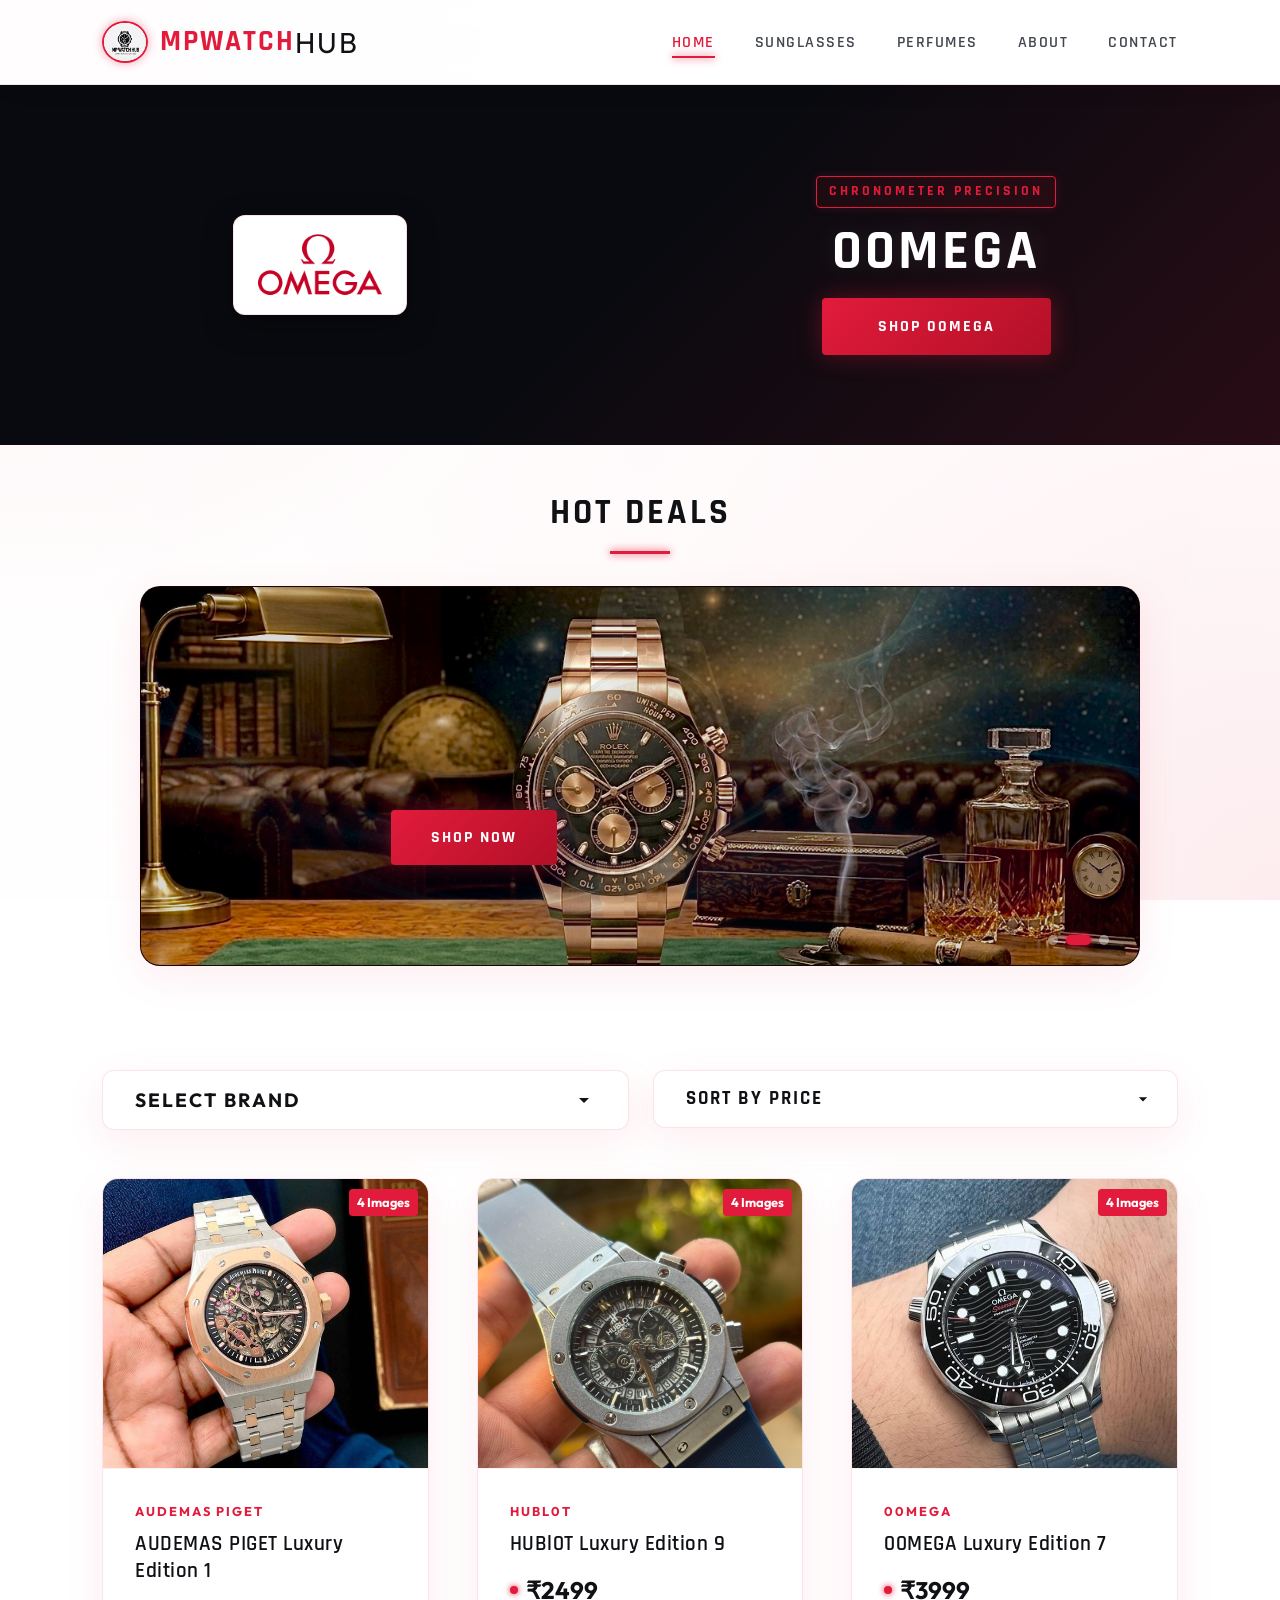
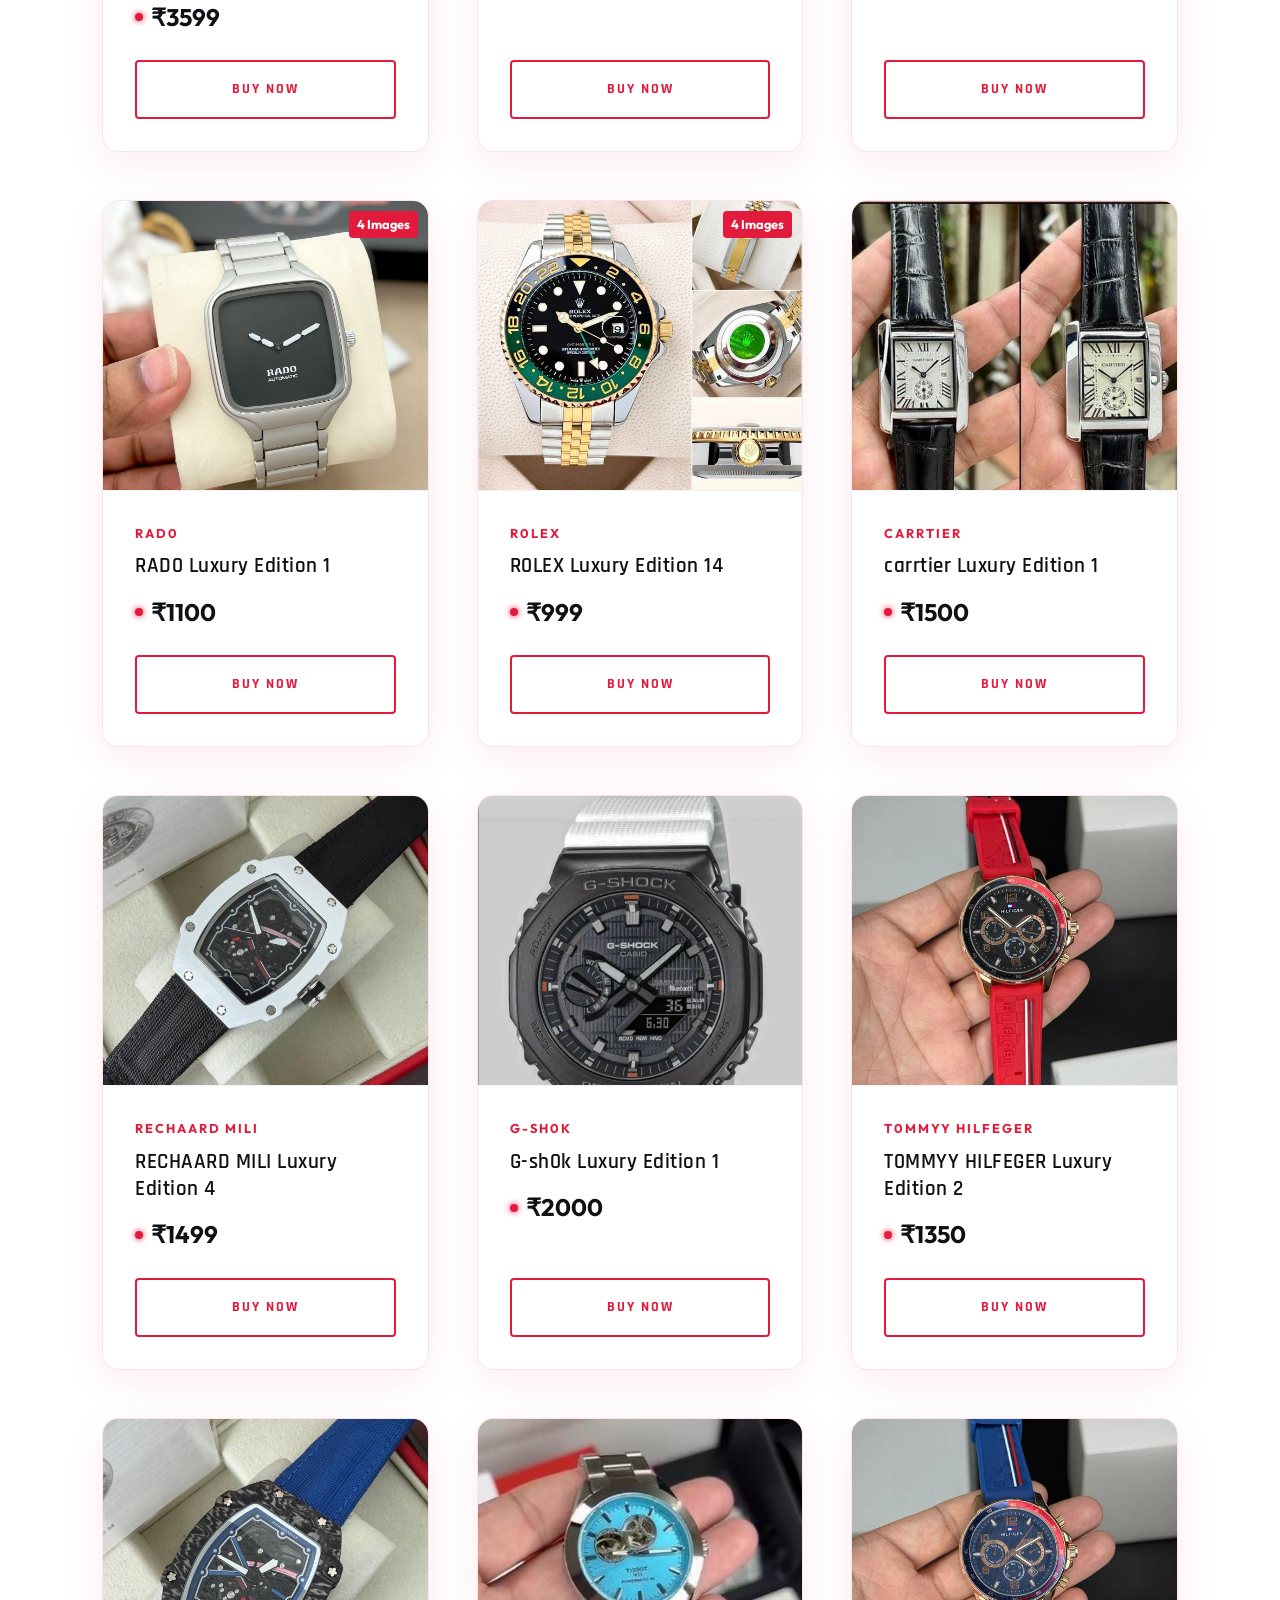
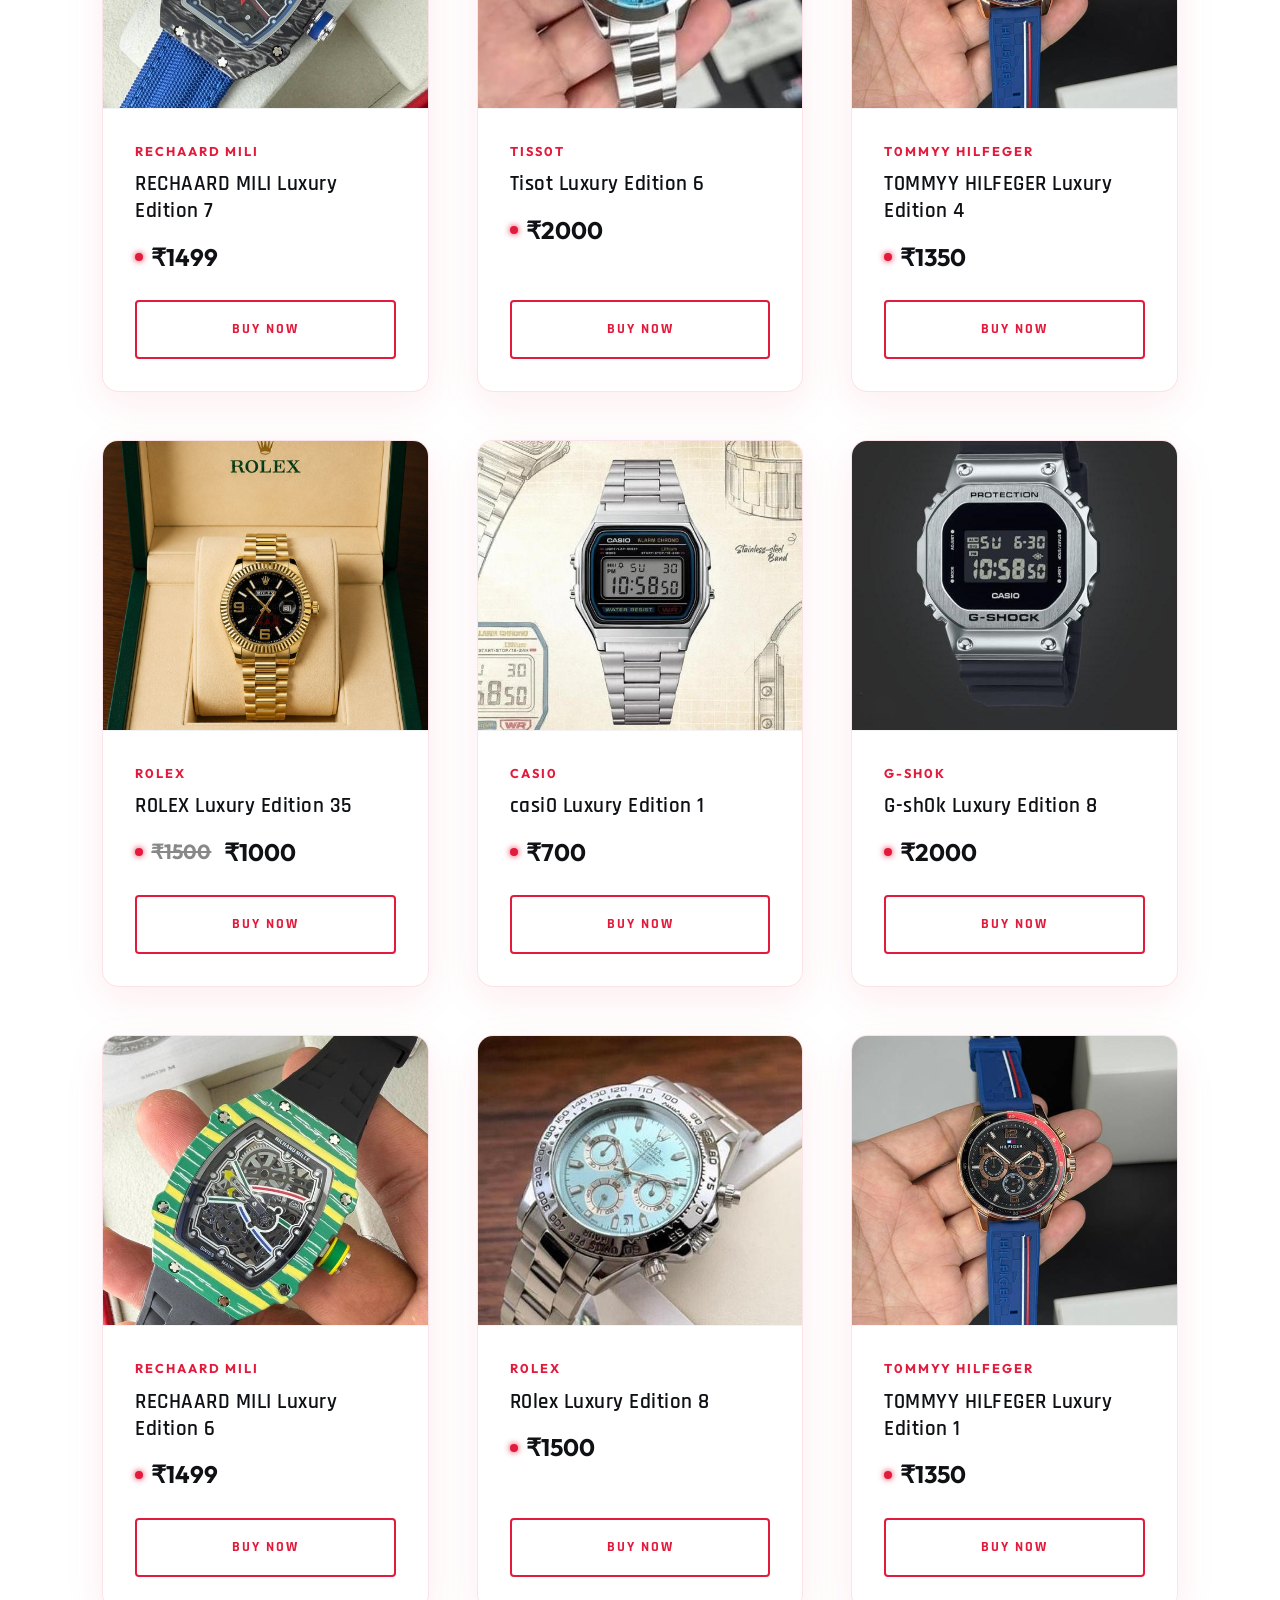
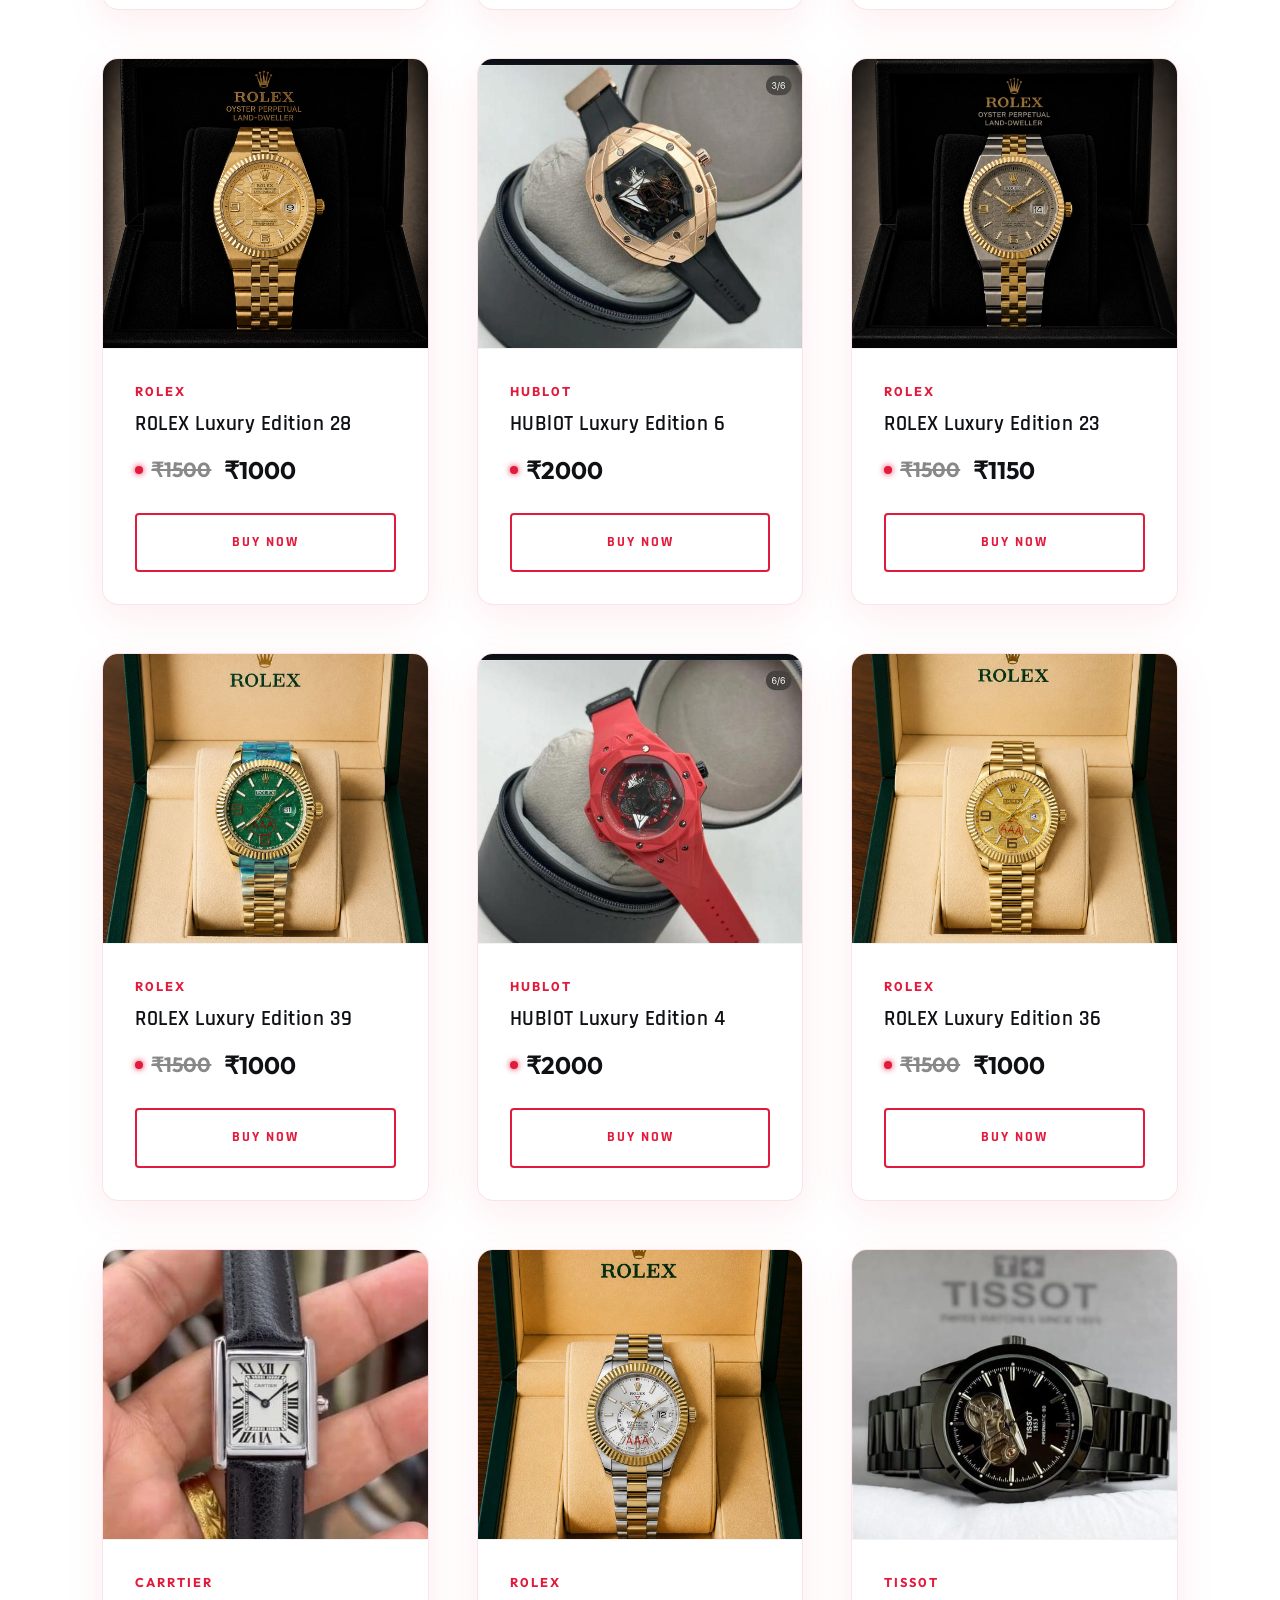
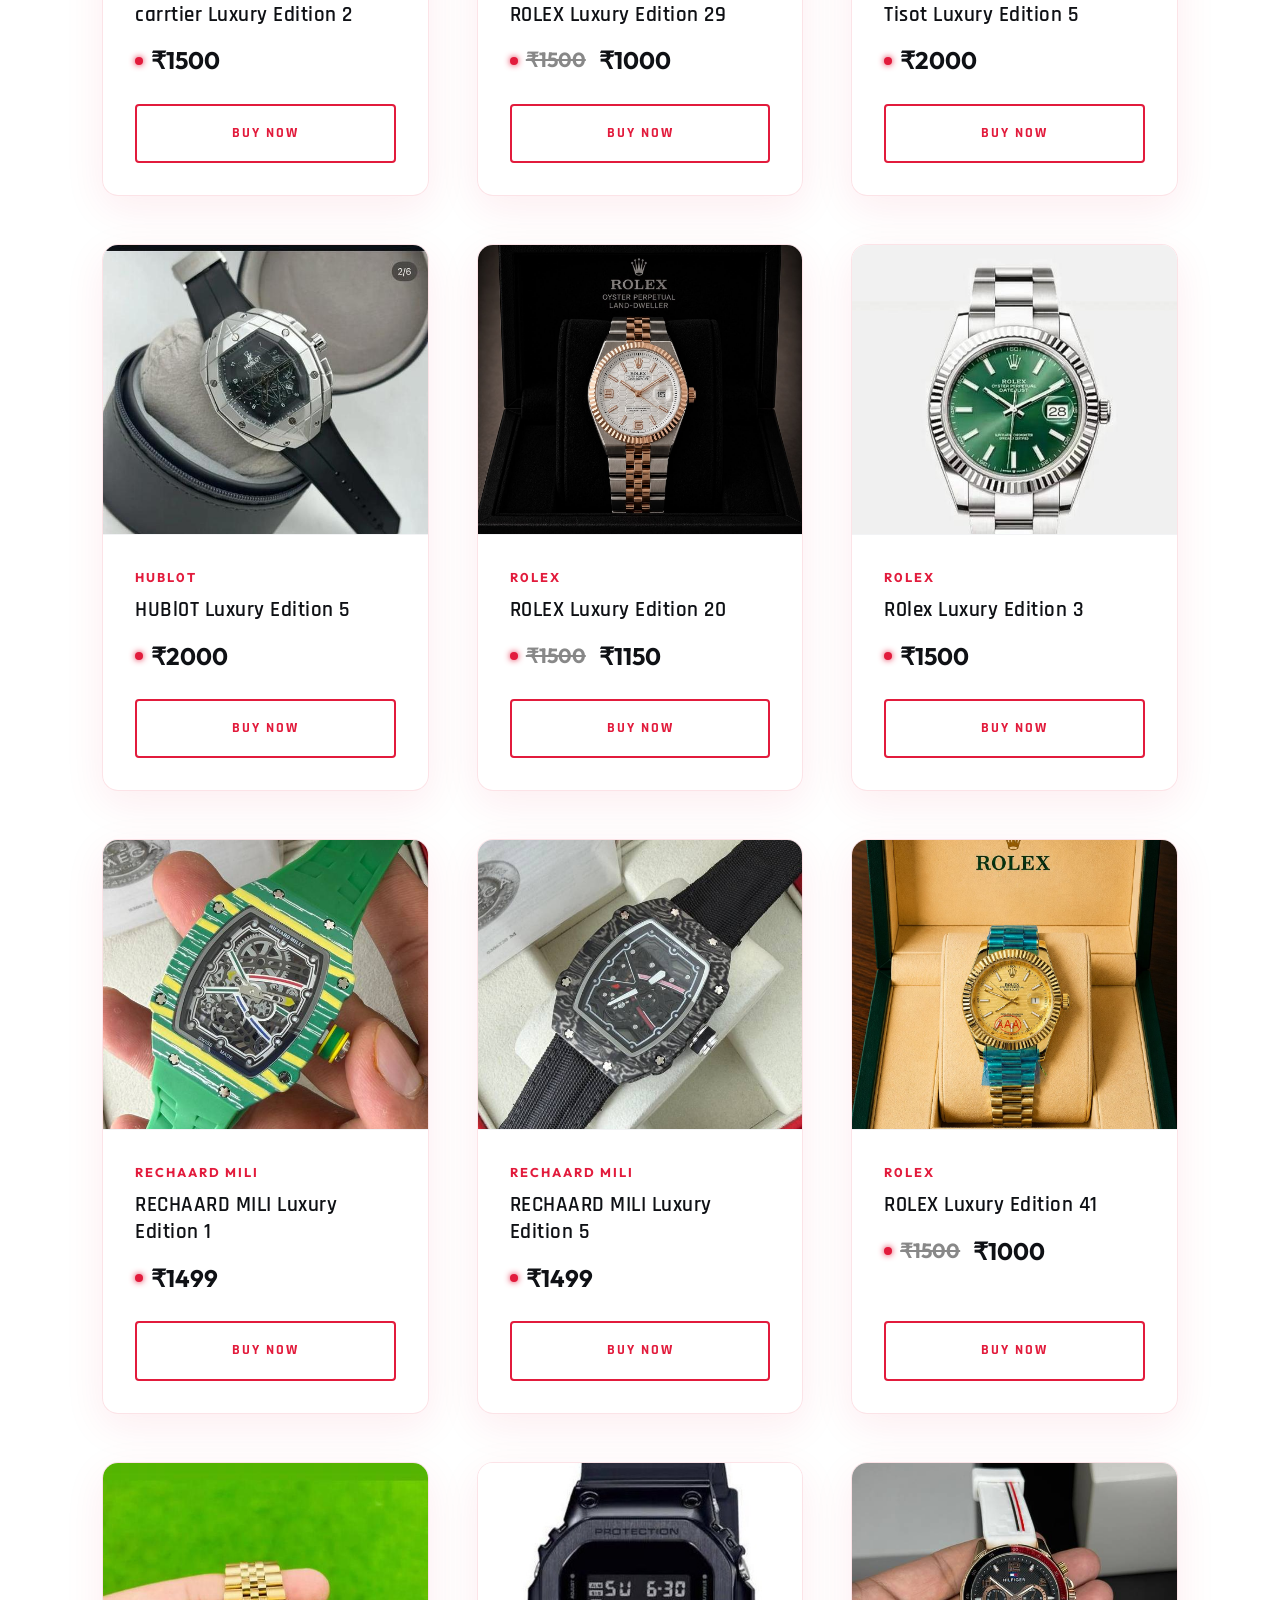
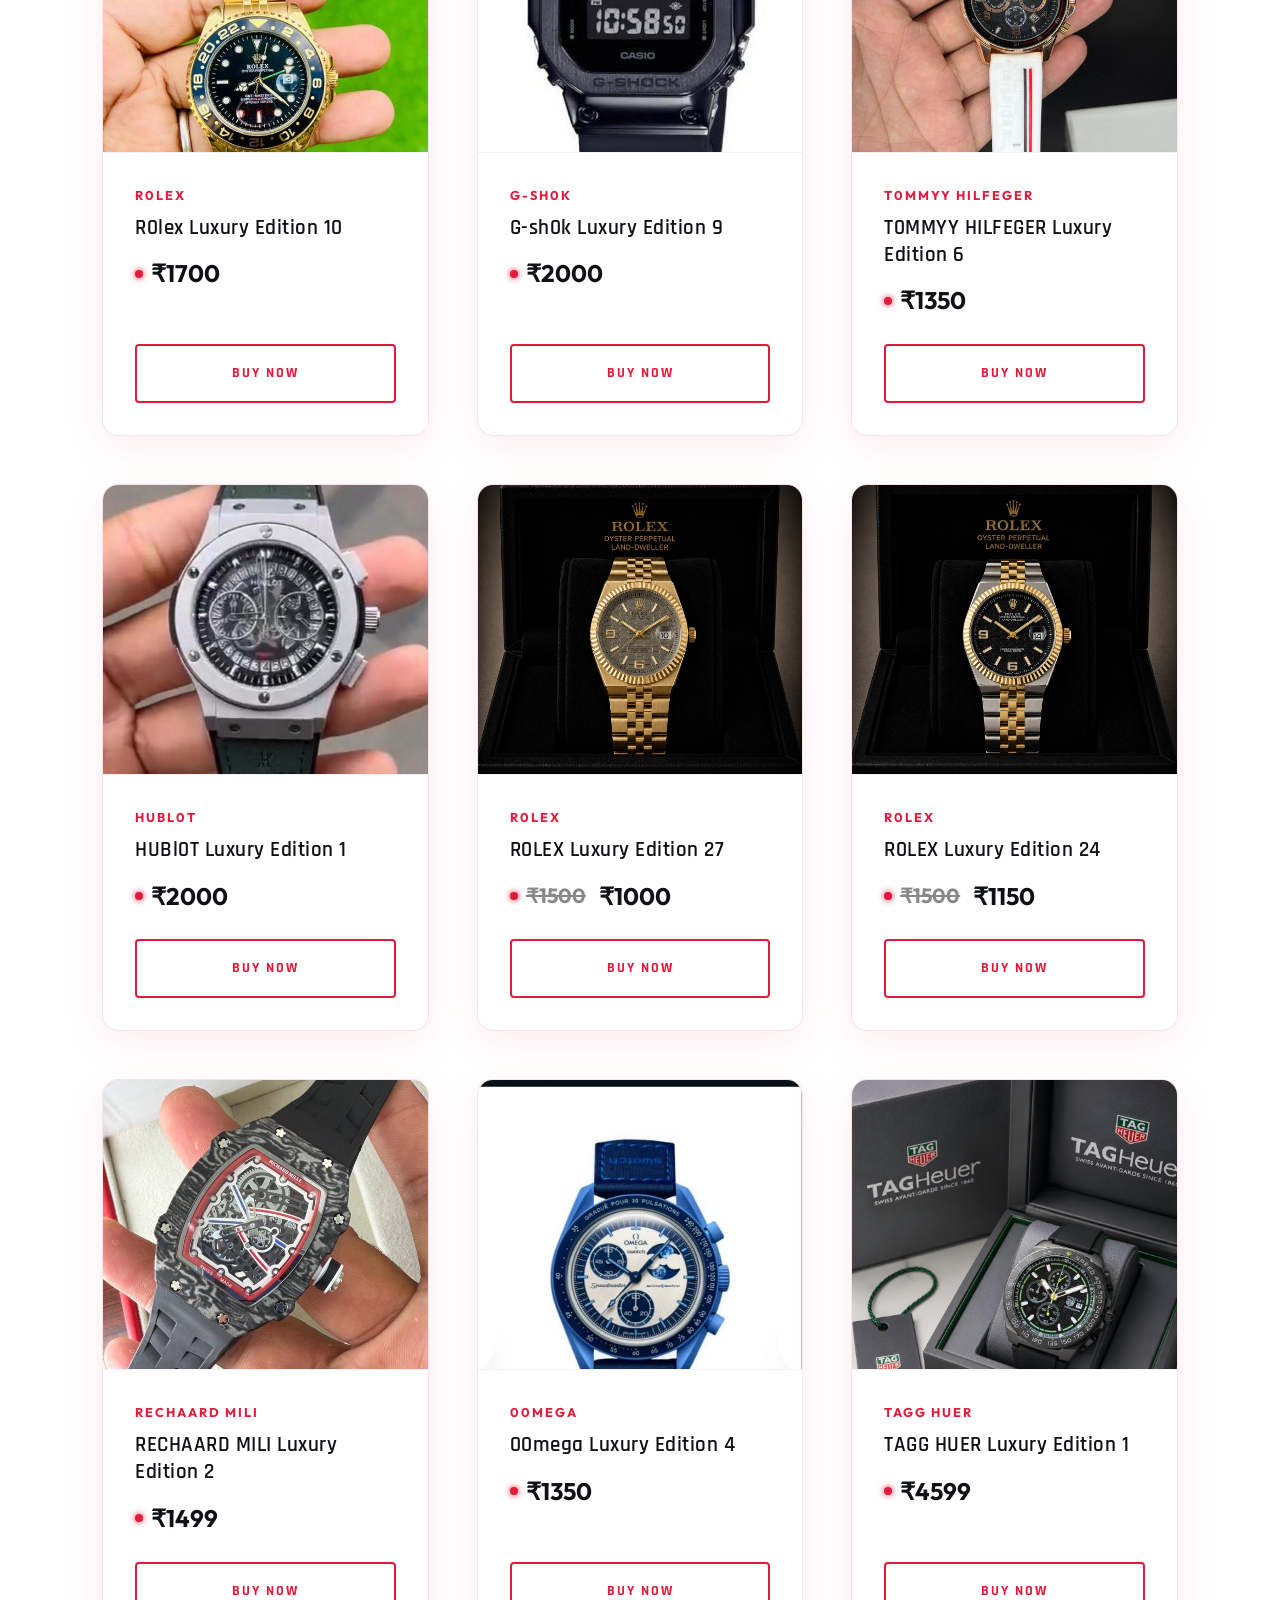
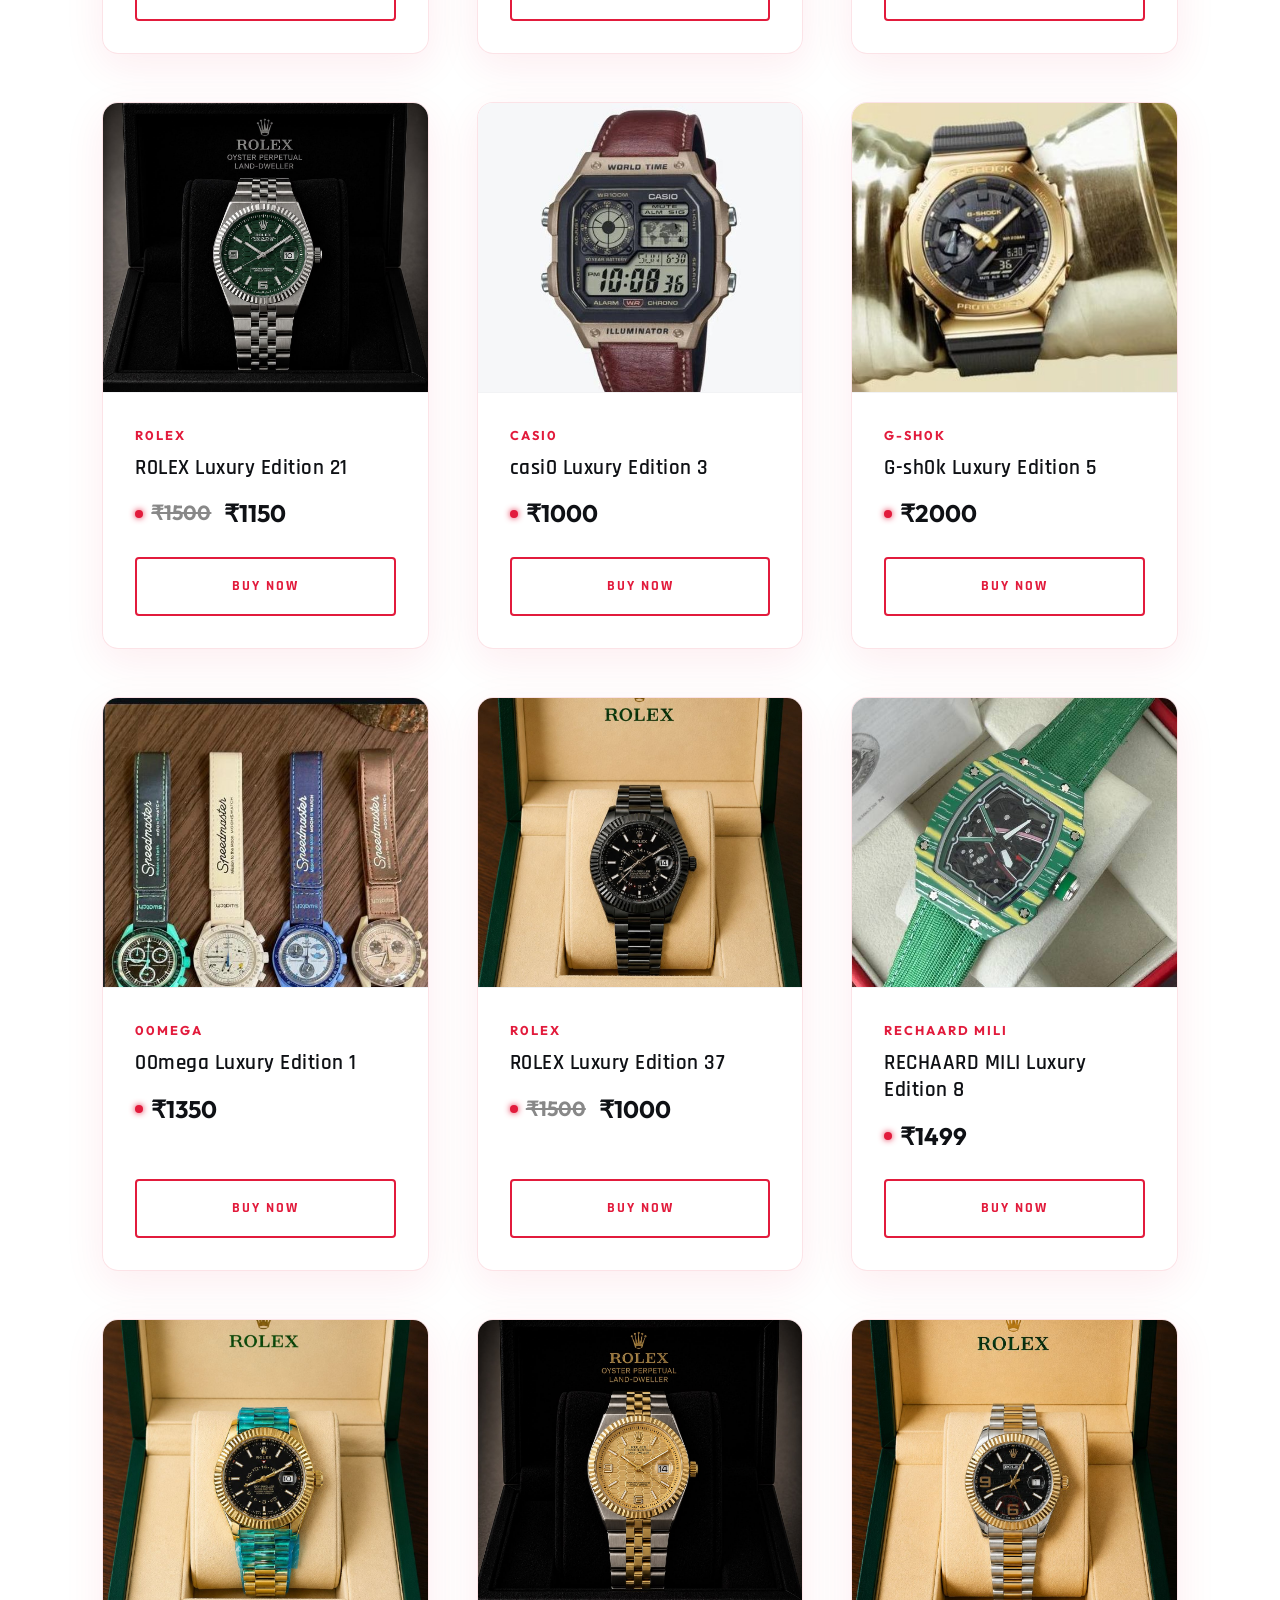
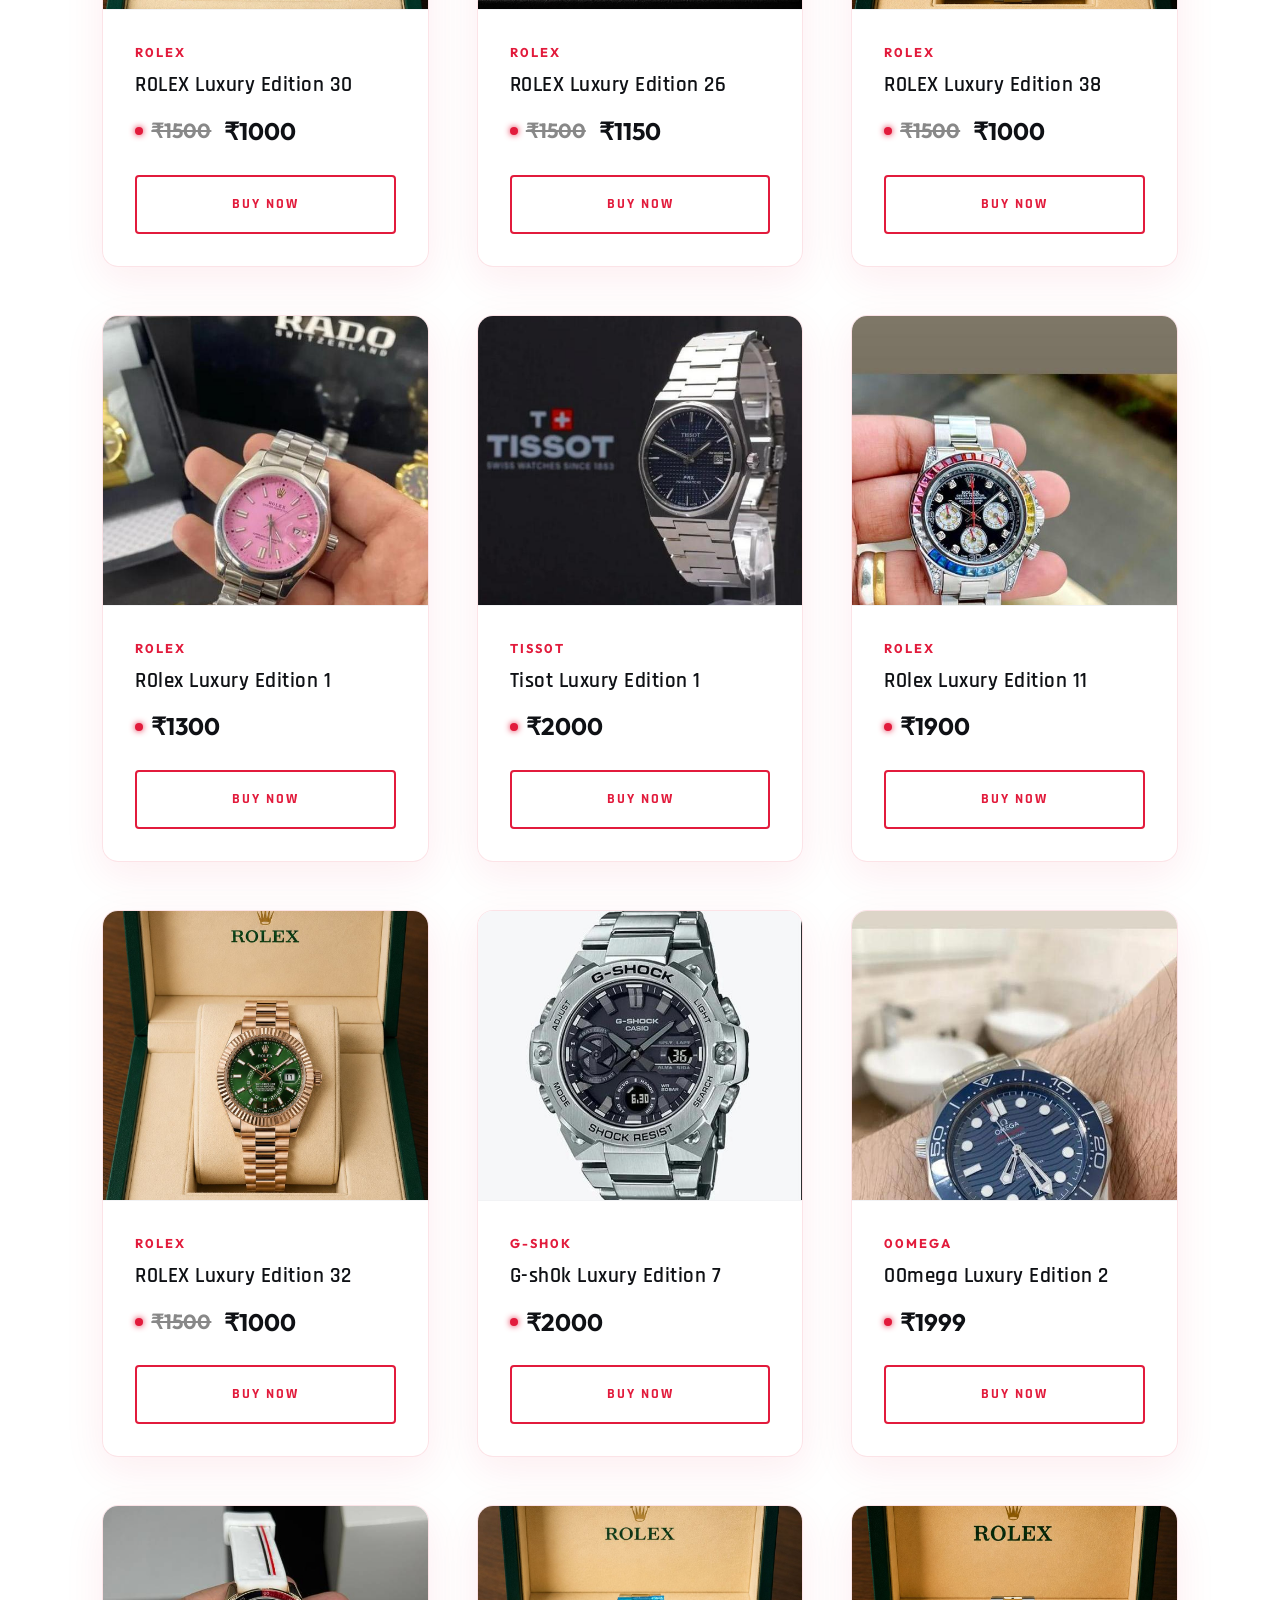
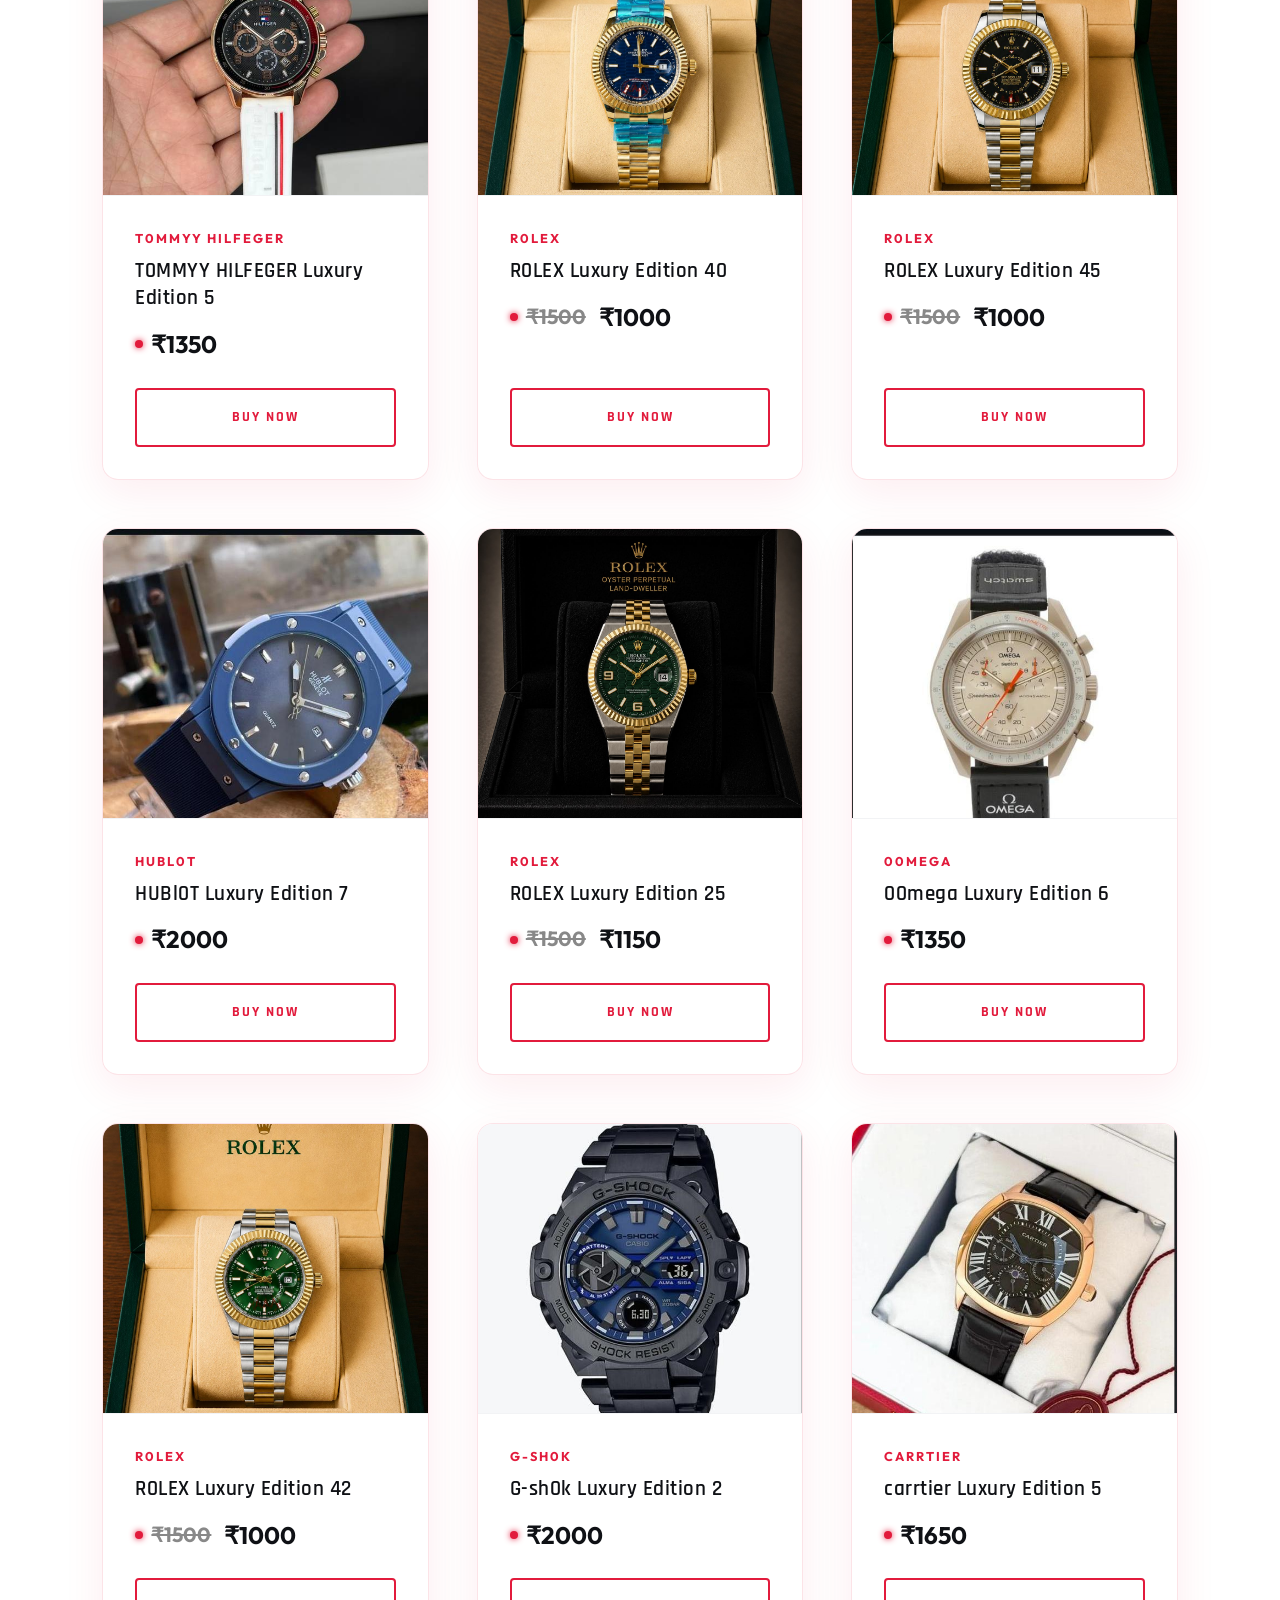
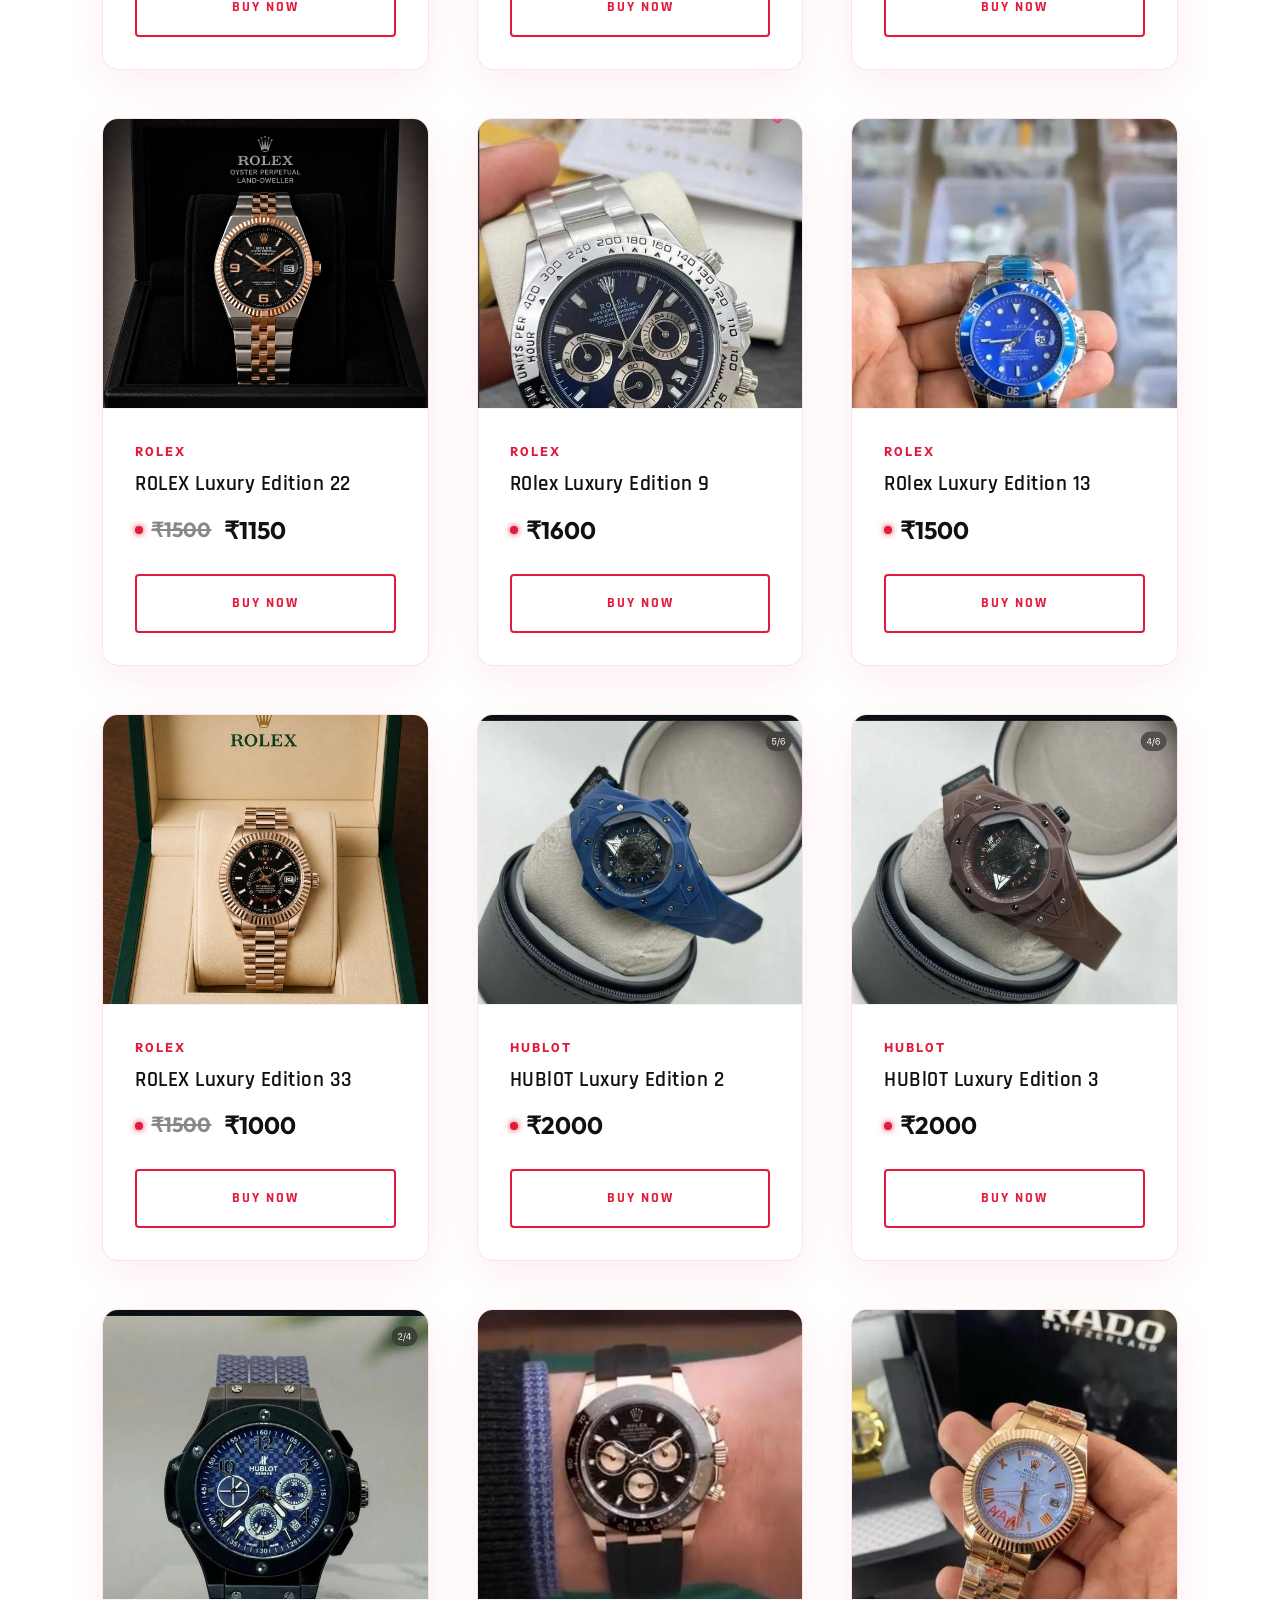
==== commit b8a17570: "updated site" ====
--- a/index.html
+++ b/index.html
@@ -72,13 +72,8 @@
 
     <section class="hero-carousel-wrapper">
         <div class="carousel-container" id="carouselContainer">
-            <div class="carousel-slide logo-text-slide">
-                <img src="assets/images/logo.jpeg" alt="MPWATCHHUB Brand Logo" class="carousel-logo-img" style="object-fit: contain; border-radius: 50%; max-height: 200px; margin-bottom: 20px;">
-                <div class="first-slide-branding">
-                    <h1>MP Watch Hub</h1>
-                    <span class="first-slide-sub">MPWATCHHUB · mpwatchhub.in · watches that match your style</span>
-                </div>
-            </div>
+        
+            
             <div class="carousel-slide">
                 <img src="assets/images/brand-logos/Rolex.png" alt="R0lex Logo" class="carousel-logo-img">
                 <div class="carousel-caption">
--- a/assets/css/style.css
+++ b/assets/css/style.css
@@ -1366,8 +1366,8 @@
 
 .btn-hot-deal-shop {
     position: absolute;
-    bottom: 30px;
-    left: 50%;
+    bottom: 100px;
+    right:50%;
     transform: translateX(-50%);
     z-index: 10;
     background: linear-gradient(135deg, var(--primary-red), var(--dark-red));
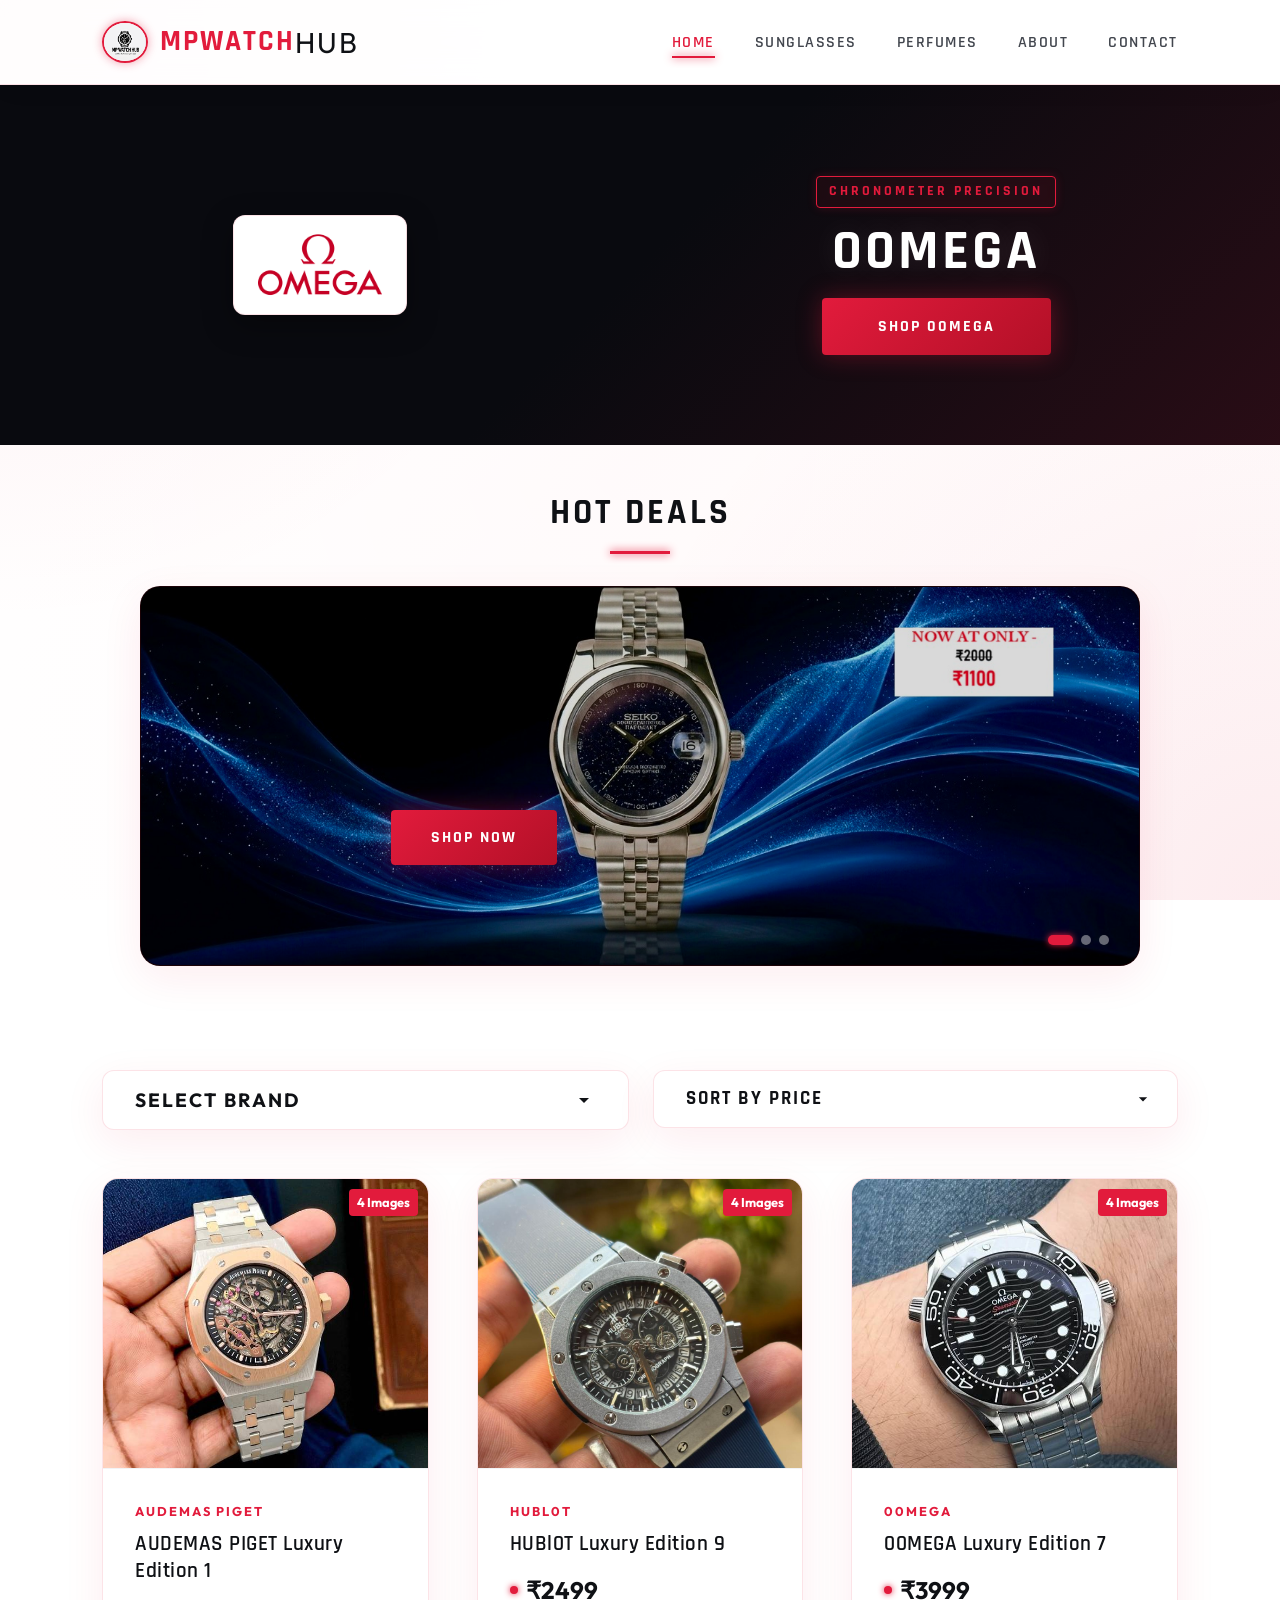
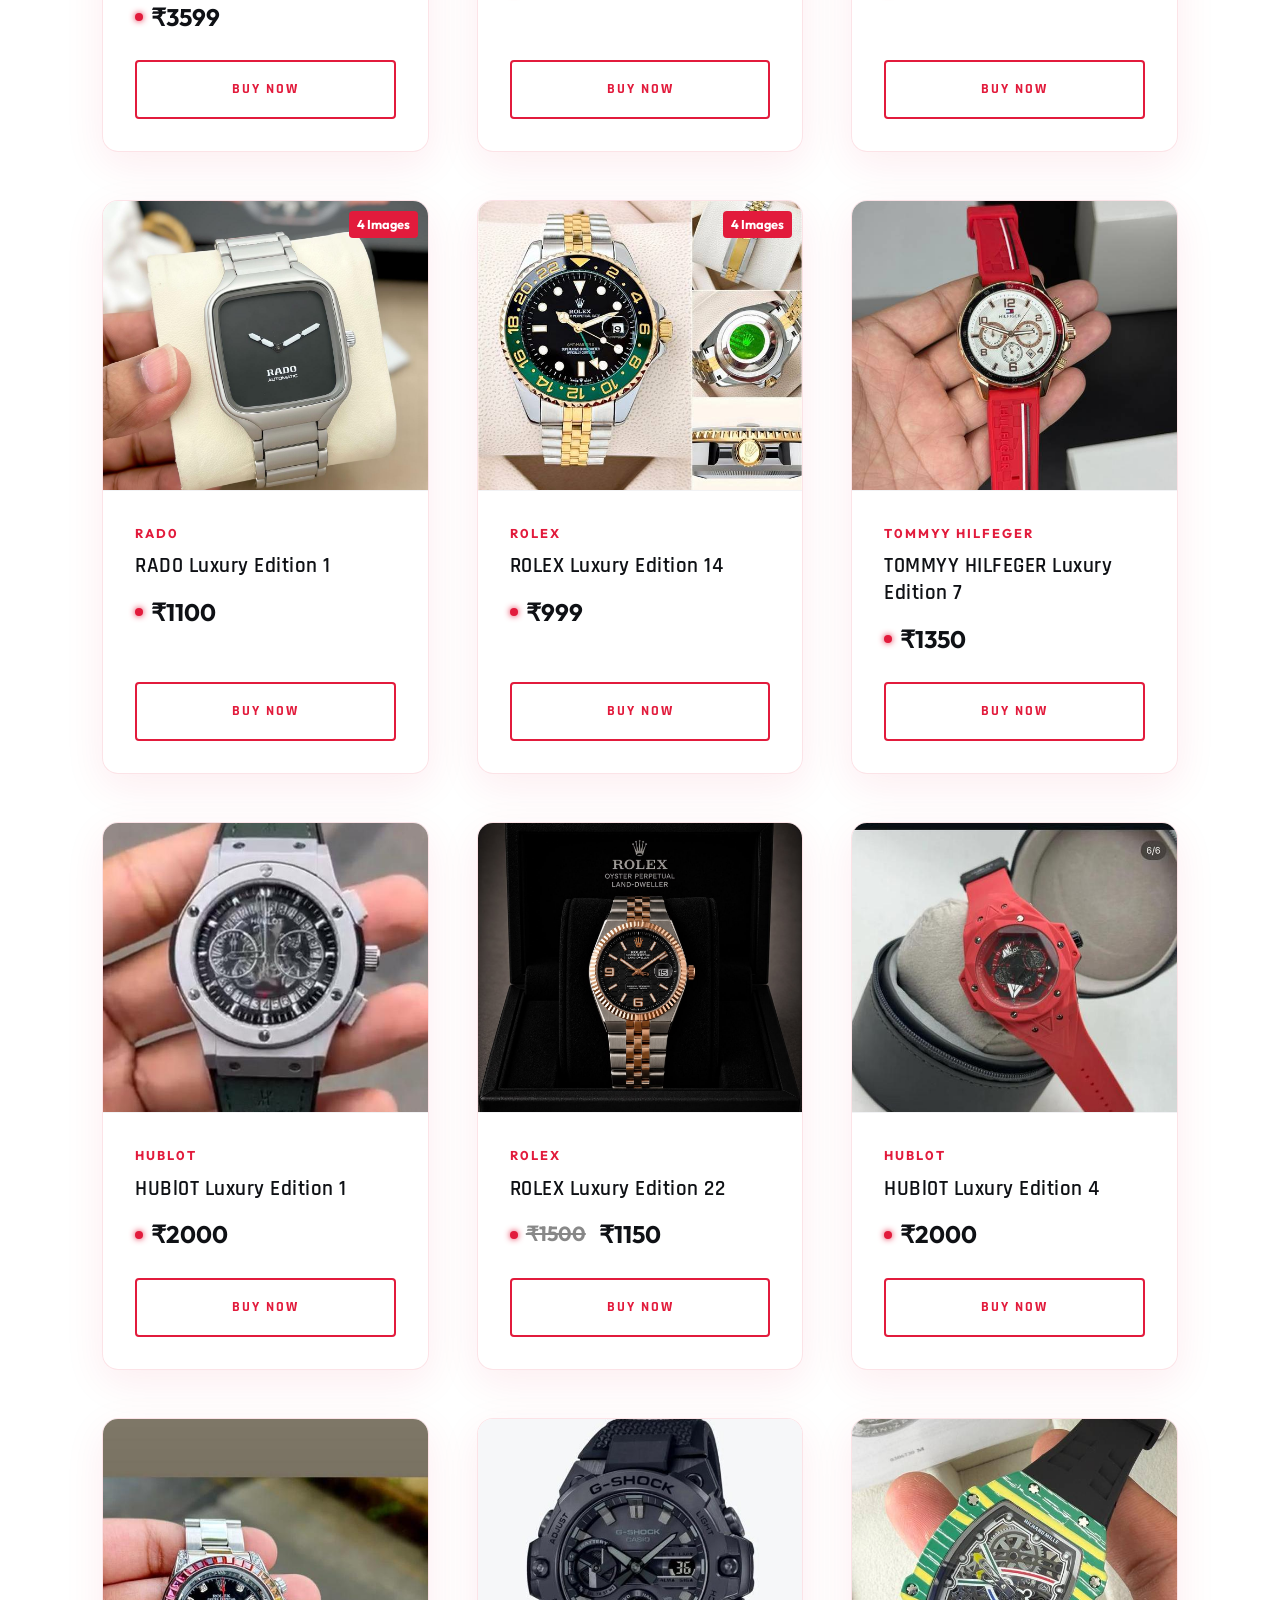
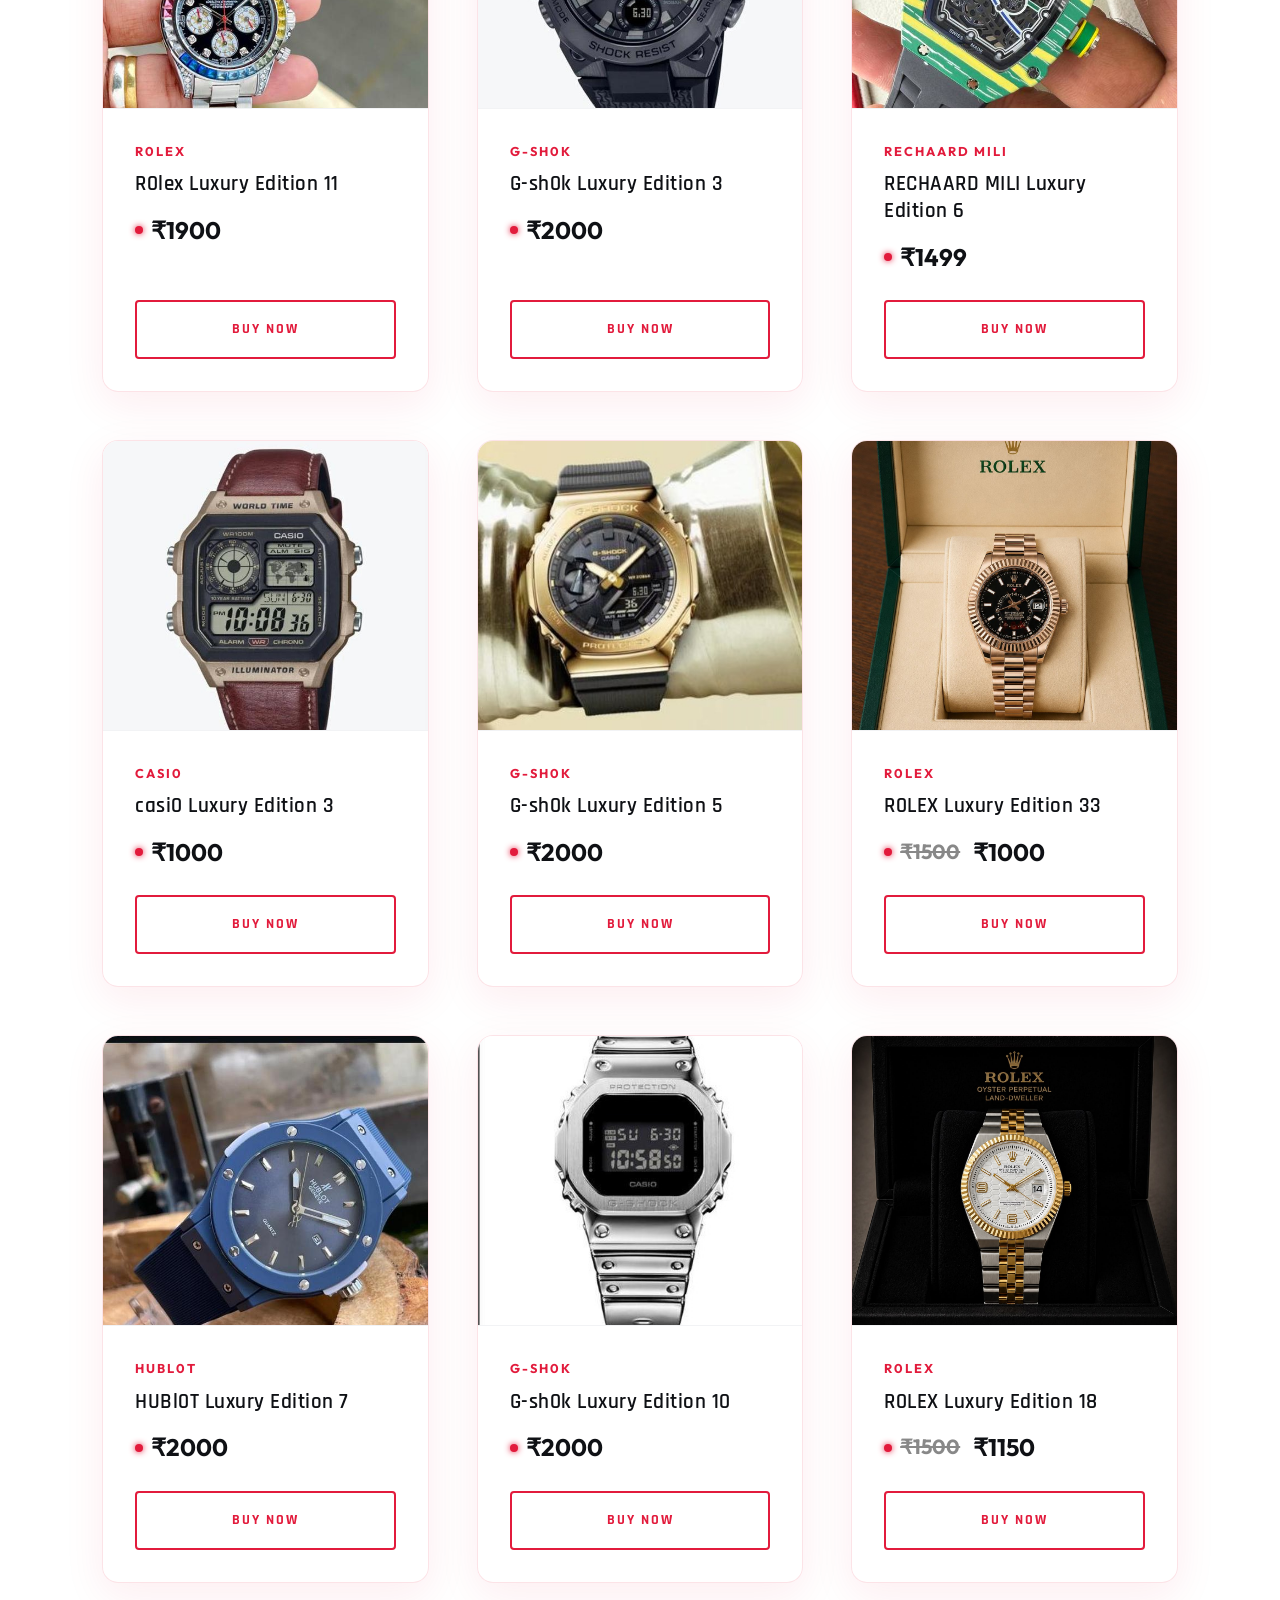
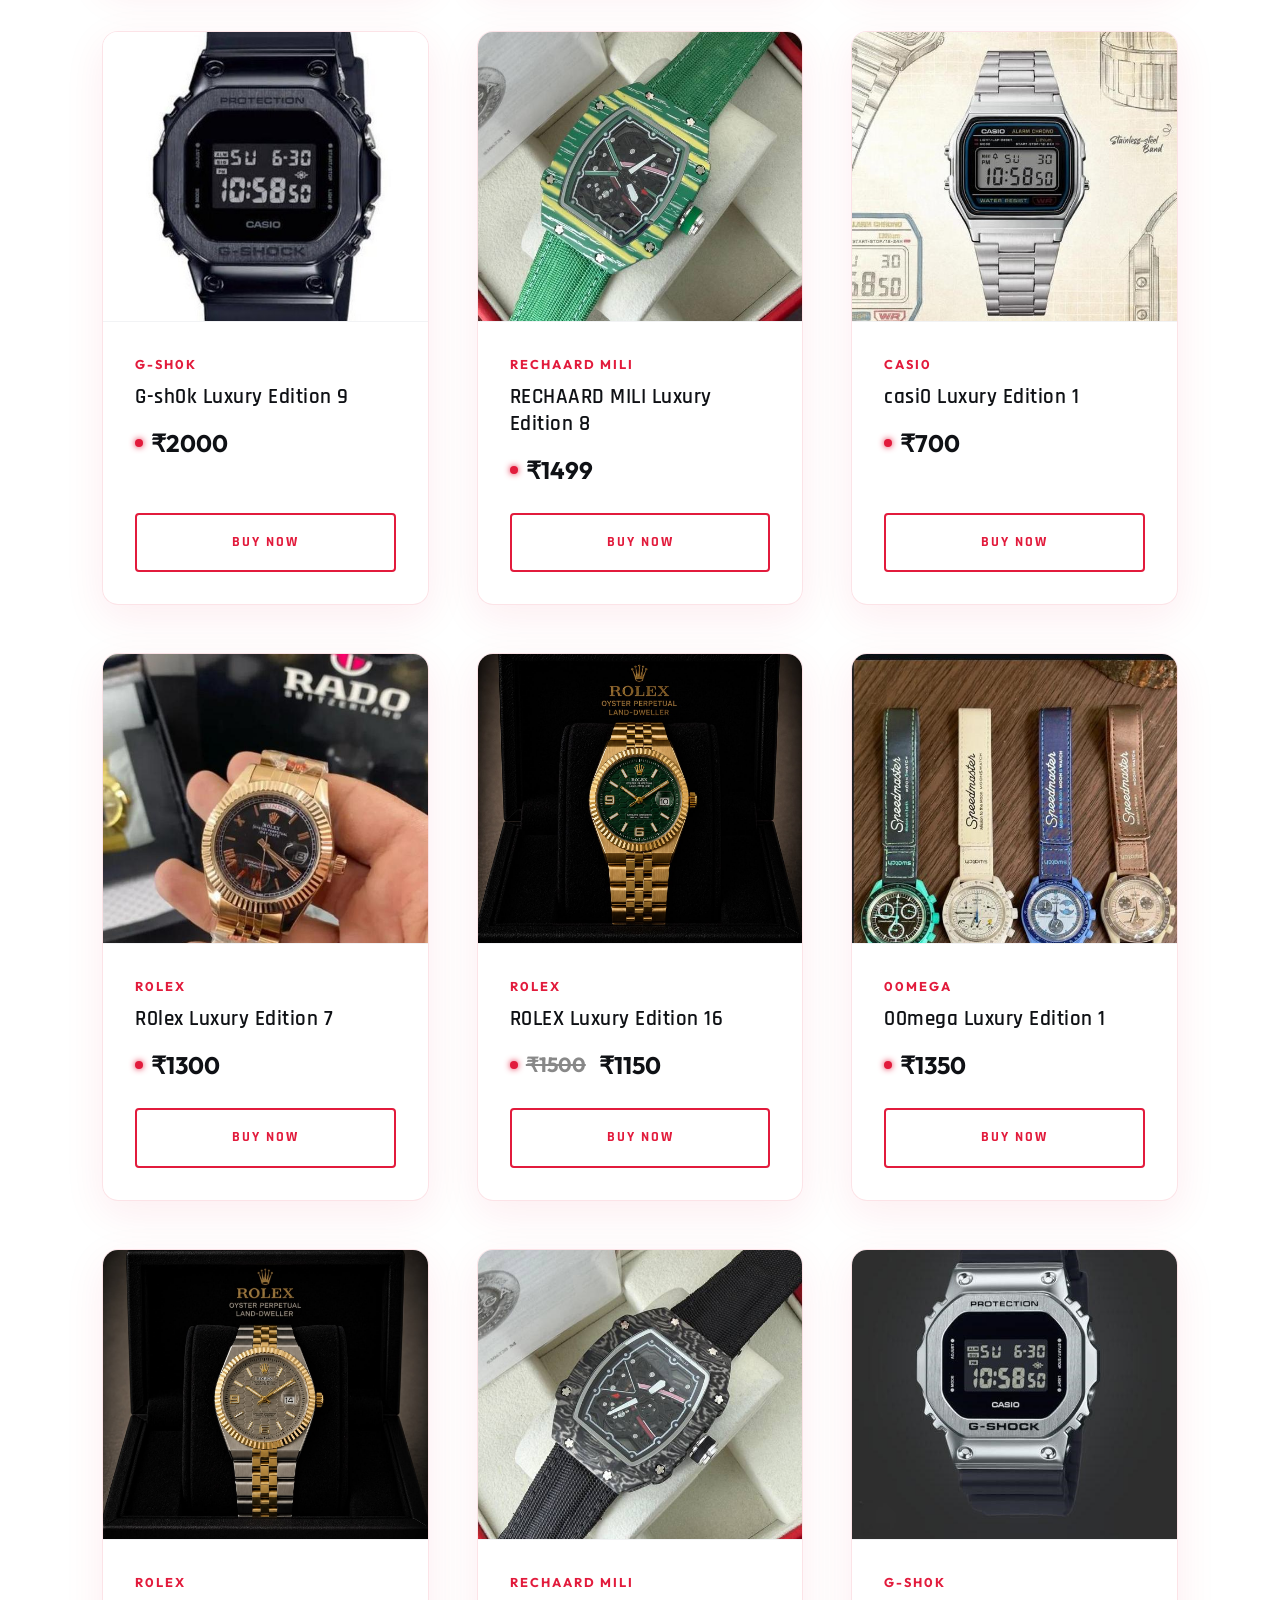
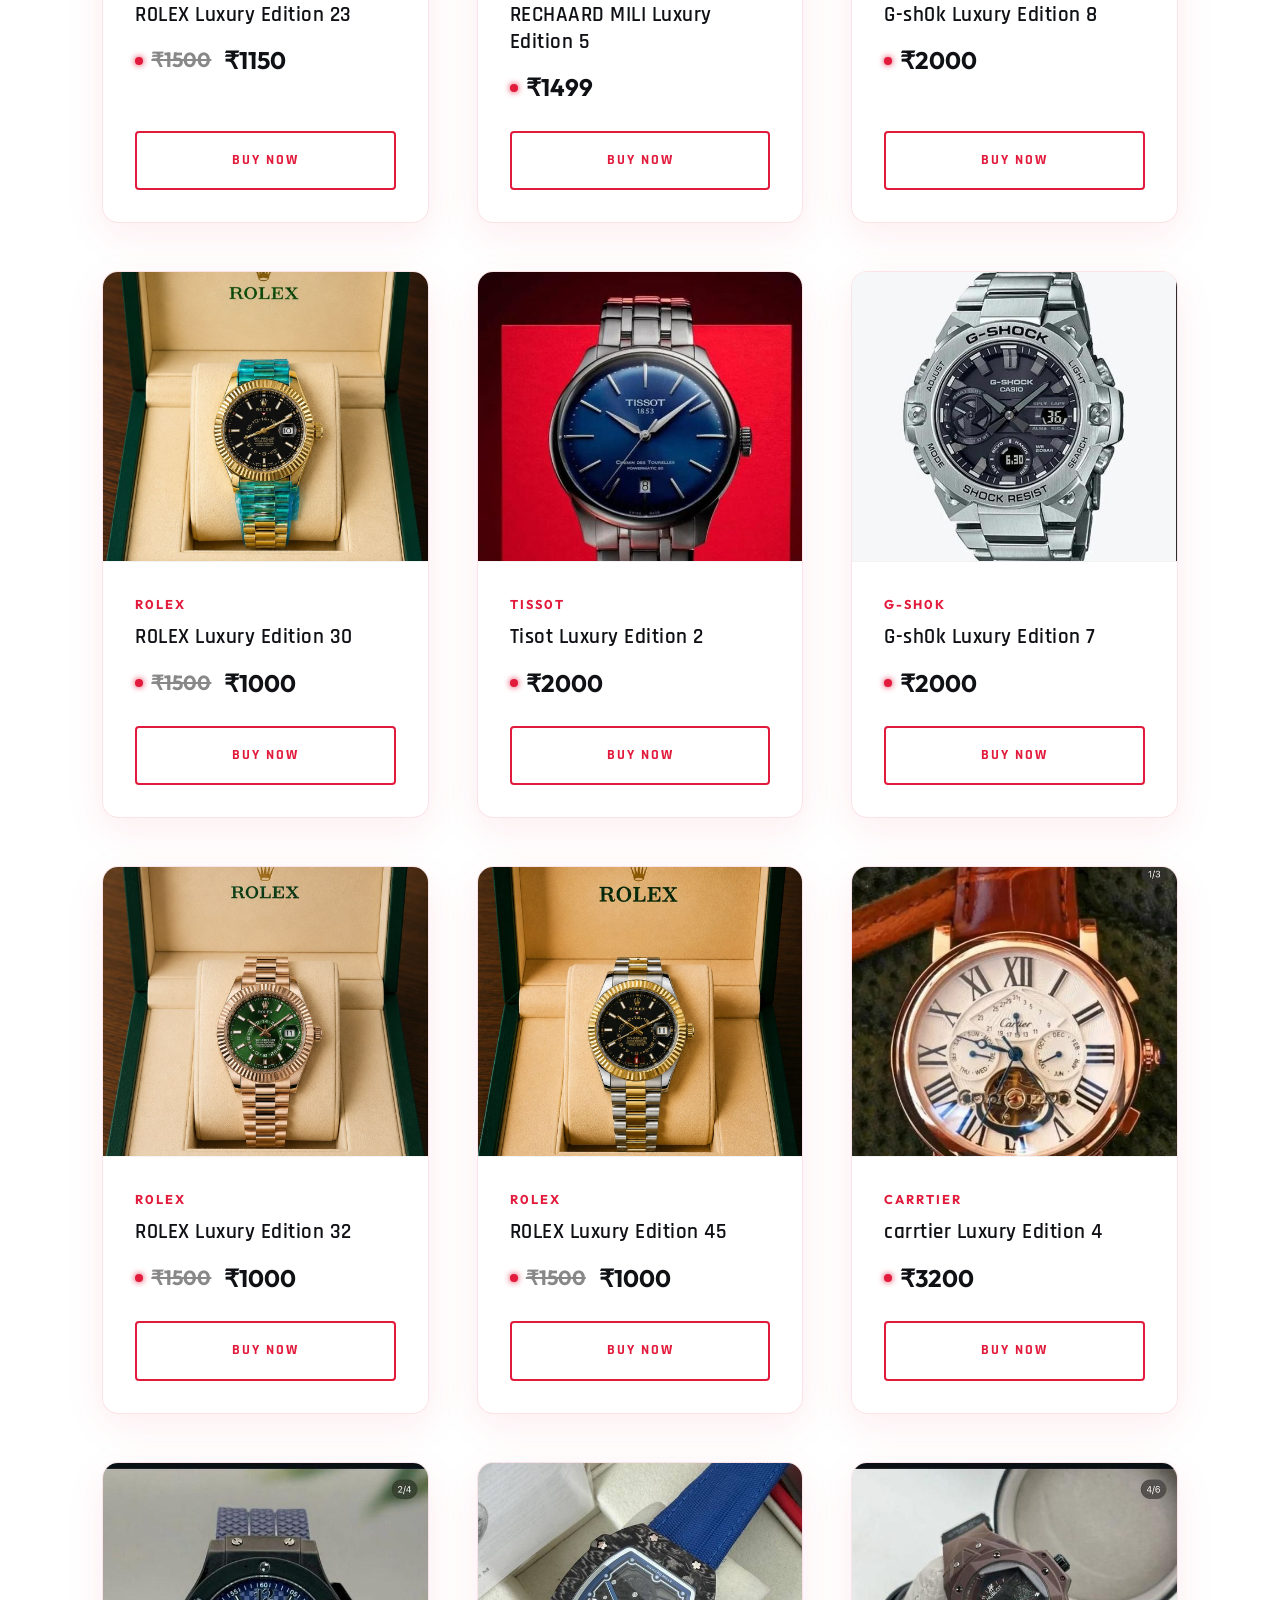
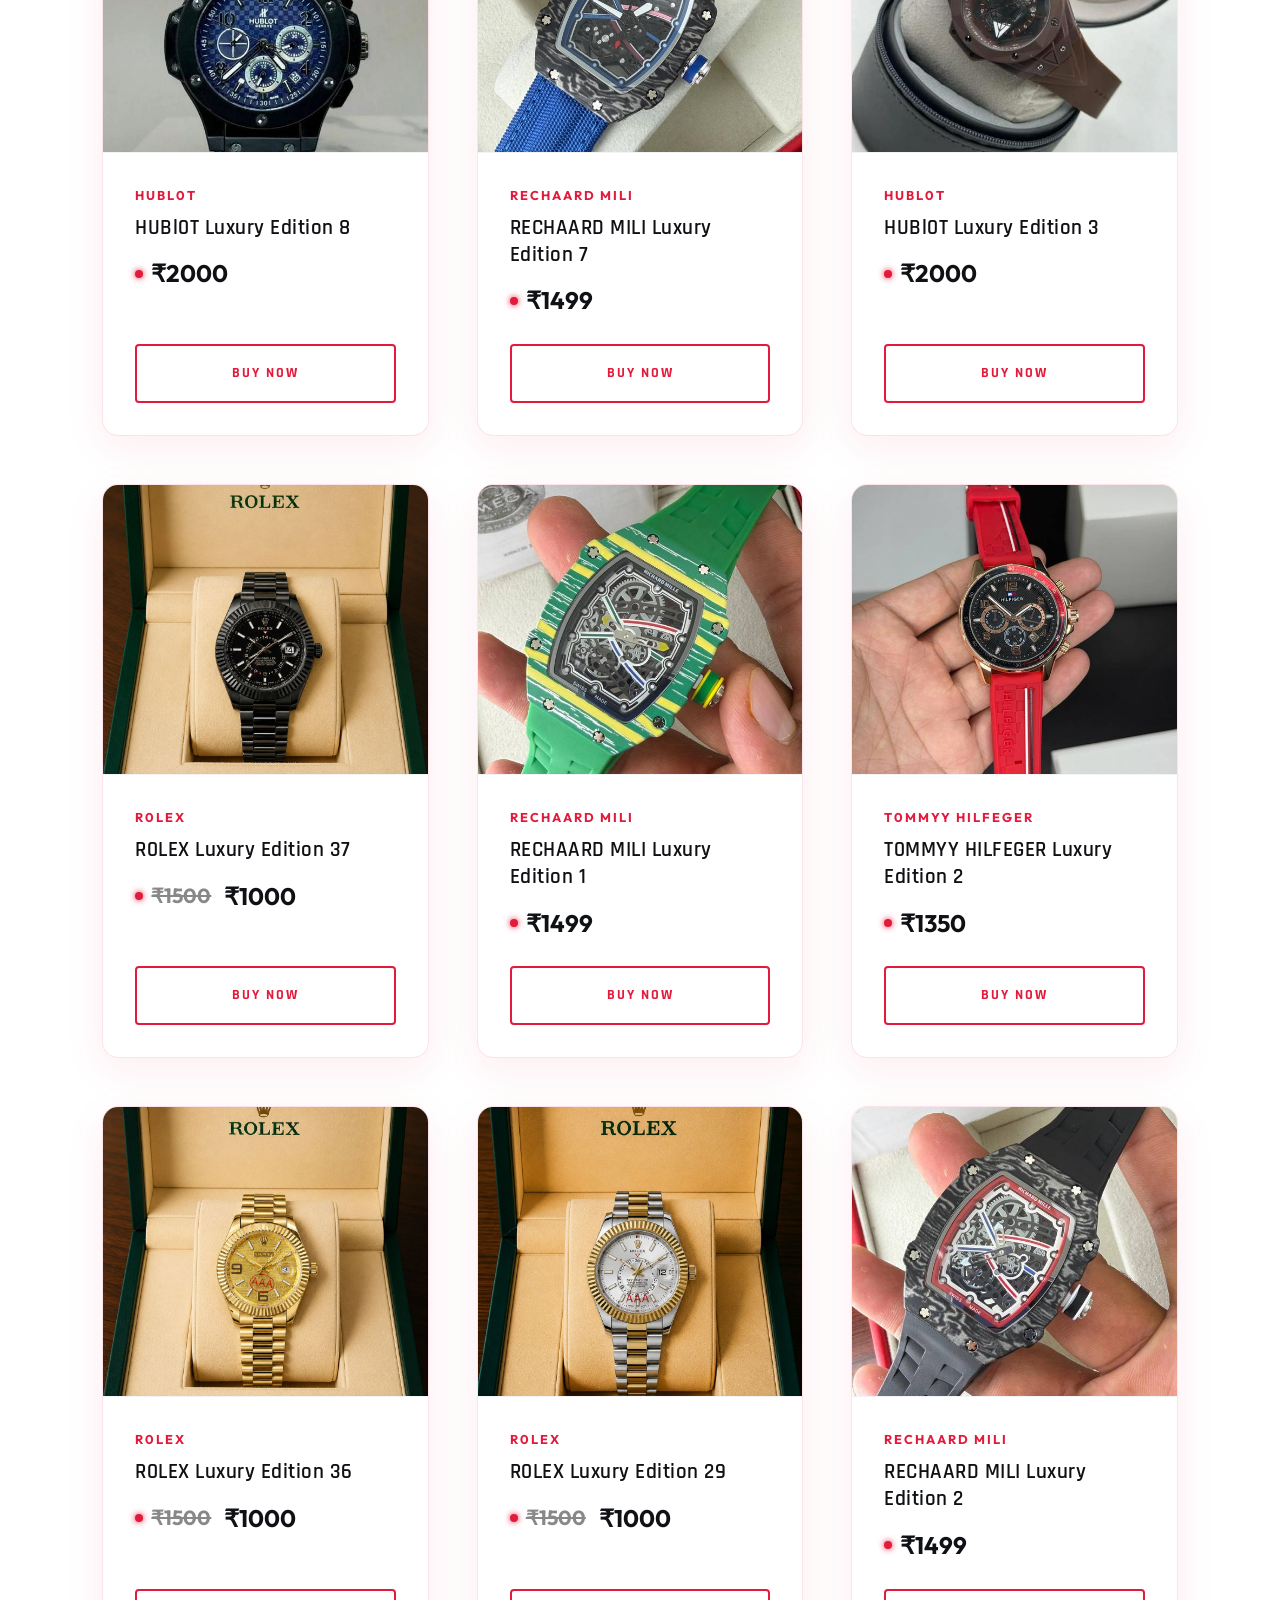
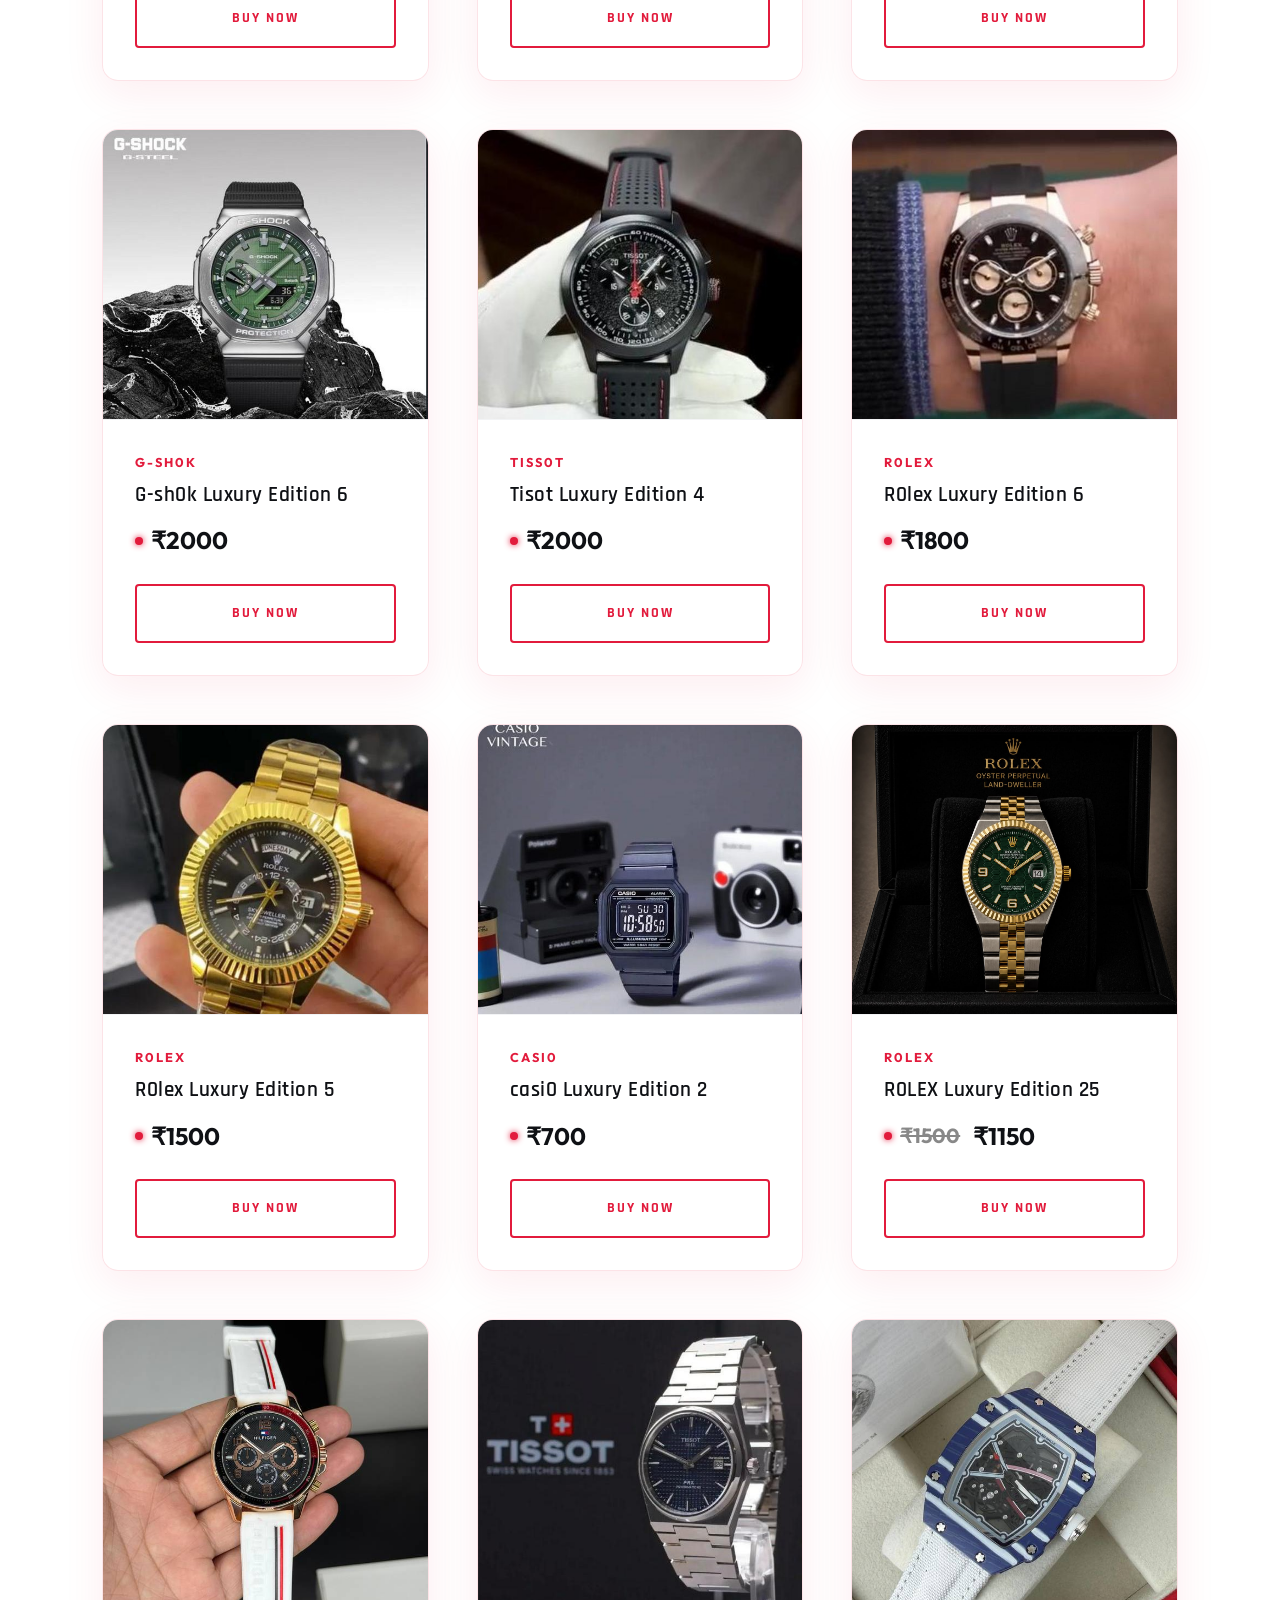
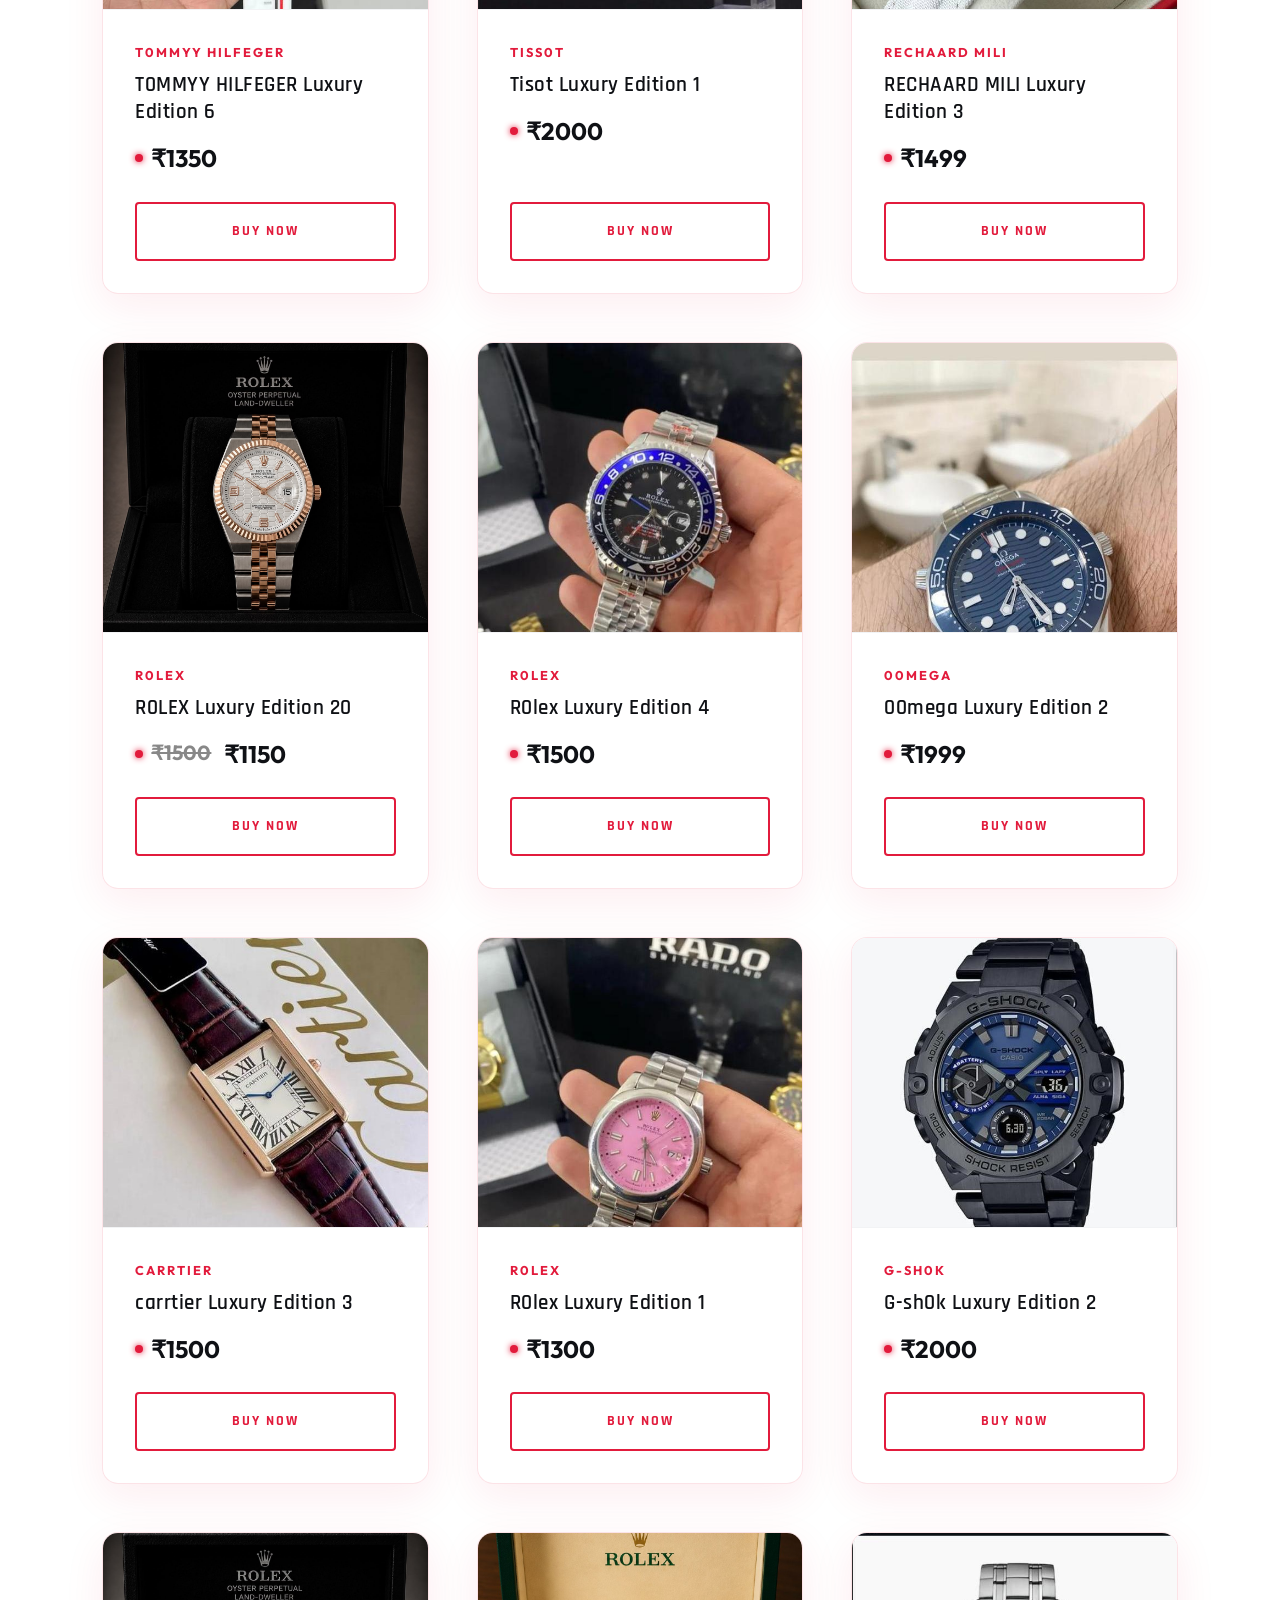
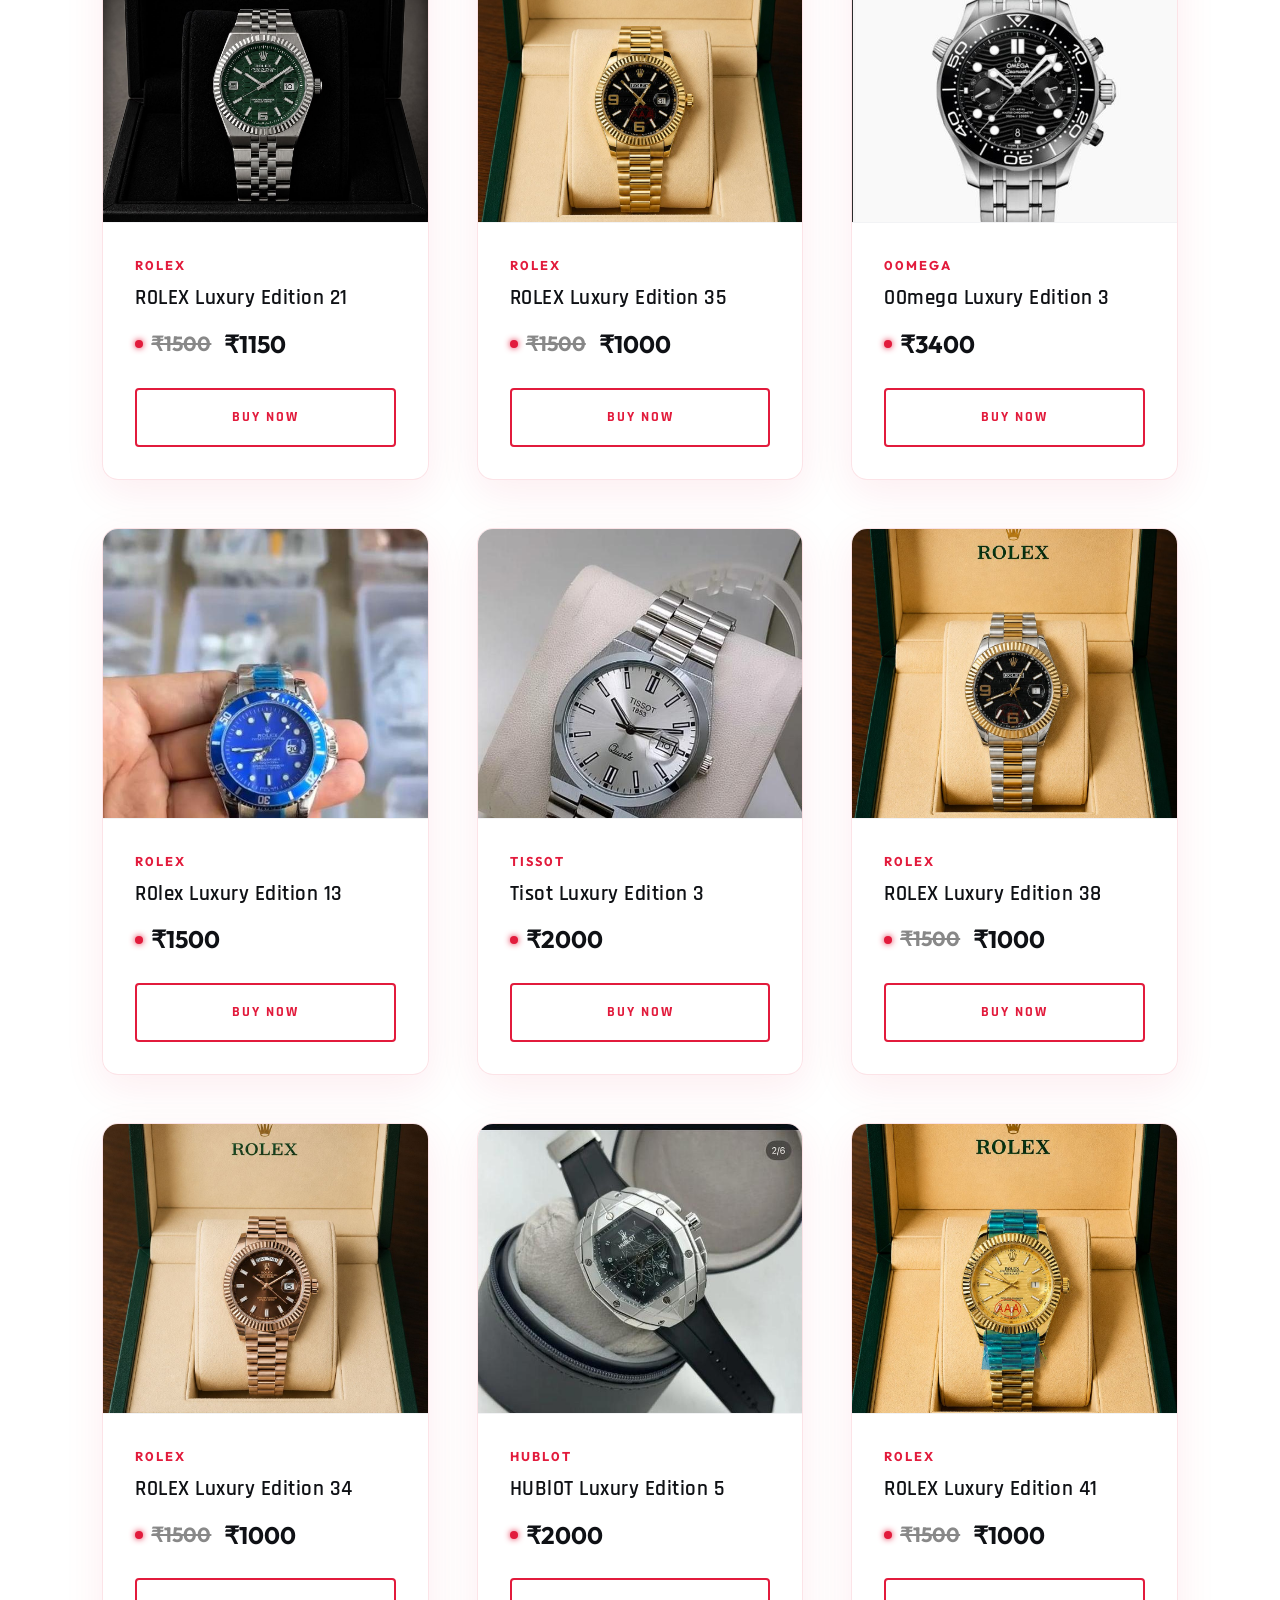
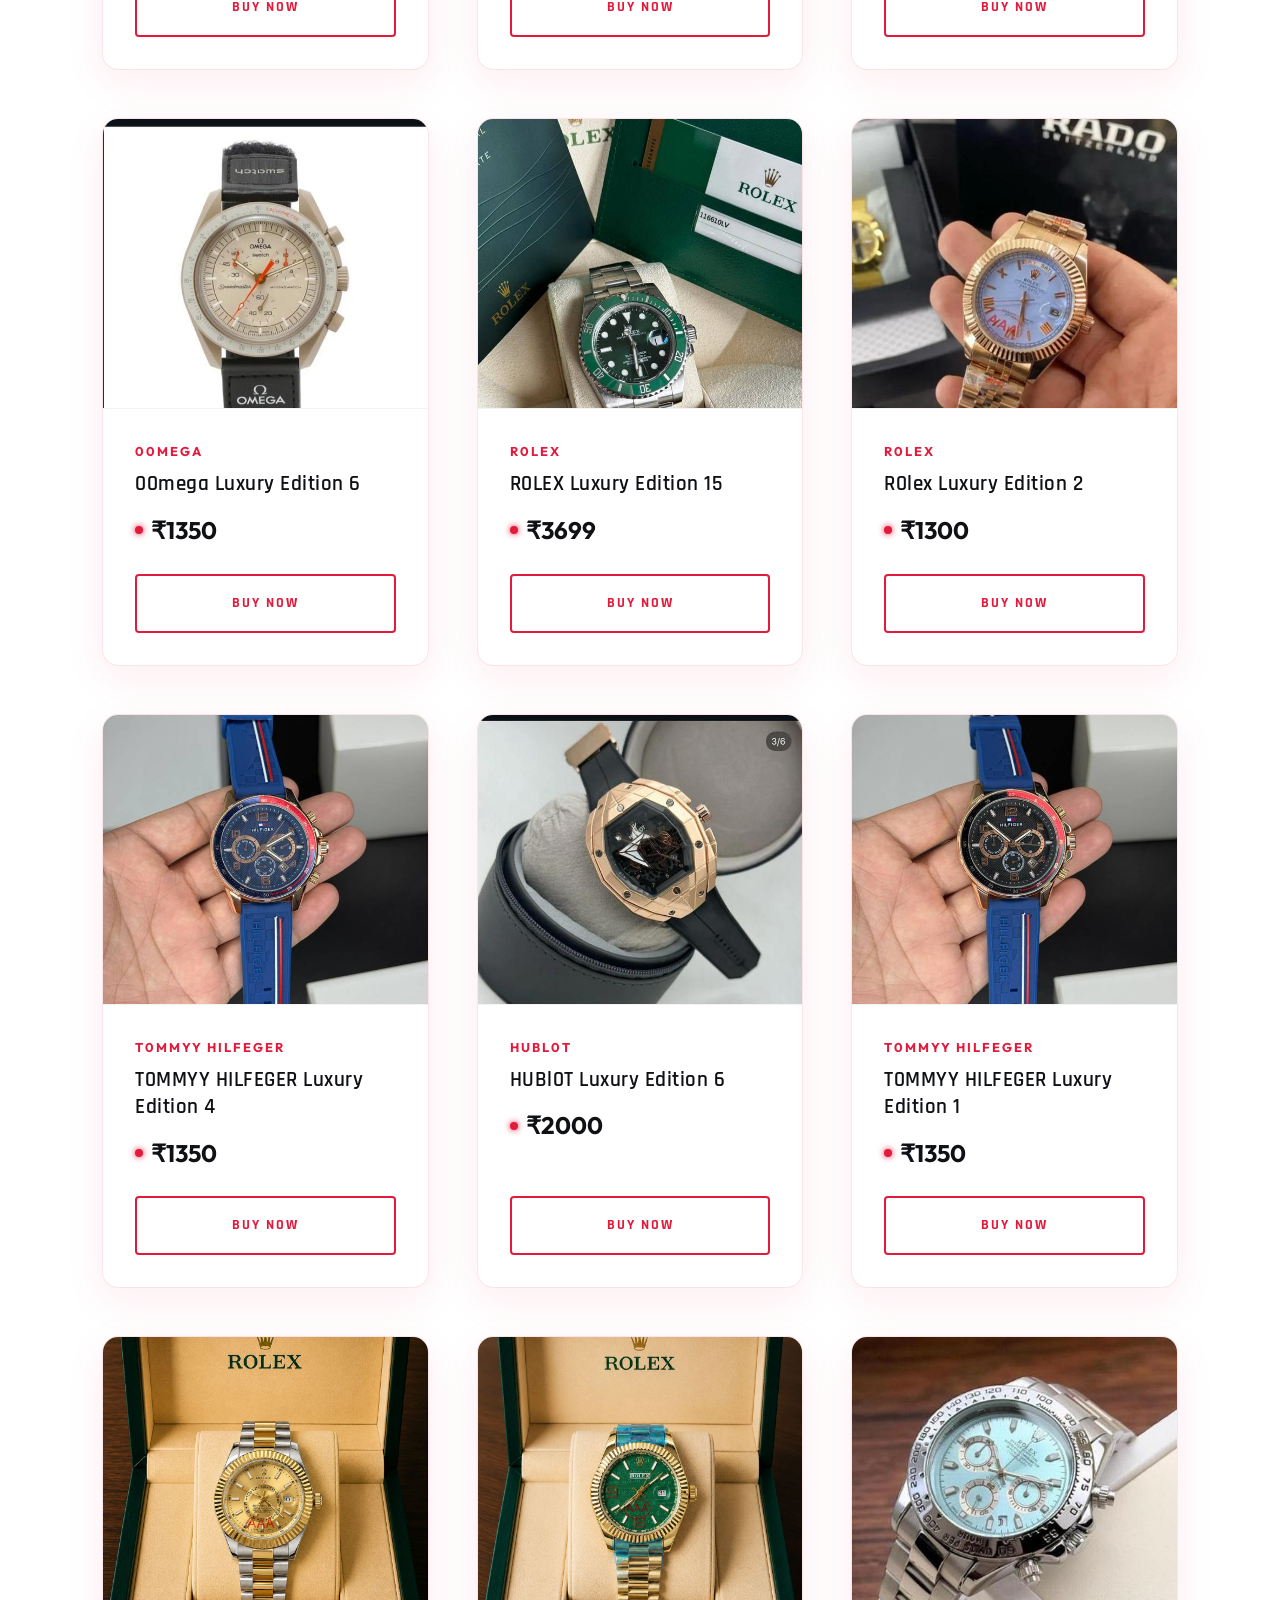
==== commit 58d7d61b: "updated site" ====
--- a/index.html
+++ b/index.html
@@ -198,7 +198,7 @@
                 <!-- Slide 1 -->
                 <div class="hot-deal-slide active">
                     <img src="assets/images/IMG_4915.jpg" alt="Hot Deal Product 1" class="hot-deal-img">
-                    <a href="details.html?id=watch_rolex_cosmograph_daytona" class="btn-hot-deal-shop">Shop Now</a>
+                    <a href="details.html?id=121" class="btn-hot-deal-shop">Shop Now</a>
                 </div>
                 <!-- Slide 2 -->
                 <div class="hot-deal-slide">
@@ -252,6 +252,7 @@
                         <label class="filter-item"><input type="checkbox" class="brand-filter" value="RECHAARD MILI"> Rechaard Mili</label>
                         <label class="filter-item"><input type="checkbox" class="brand-filter" value="TAGG HUER"> TAgg huer</label>
                         <label class="filter-item"><input type="checkbox" class="brand-filter" value="T0MMYY HILFEGER"> T0mmyy hilfeger</label>
+                        <label class="filter-item"><input type="checkbox" class="brand-filter" value="SEIK0"> Seik0</label>
                     </div>
                 </div>
             </div>
@@ -373,7 +374,7 @@
             function startAutoSlide() {
                 autoSlideInterval = setInterval(() => {
                     goToHotDealSlide(currentSlide + 1);
-                }, 5000); // Auto-transition every 5 seconds
+                }, 10000); // Auto-transition every 10 seconds
             }
 
             function stopAutoSlide() {
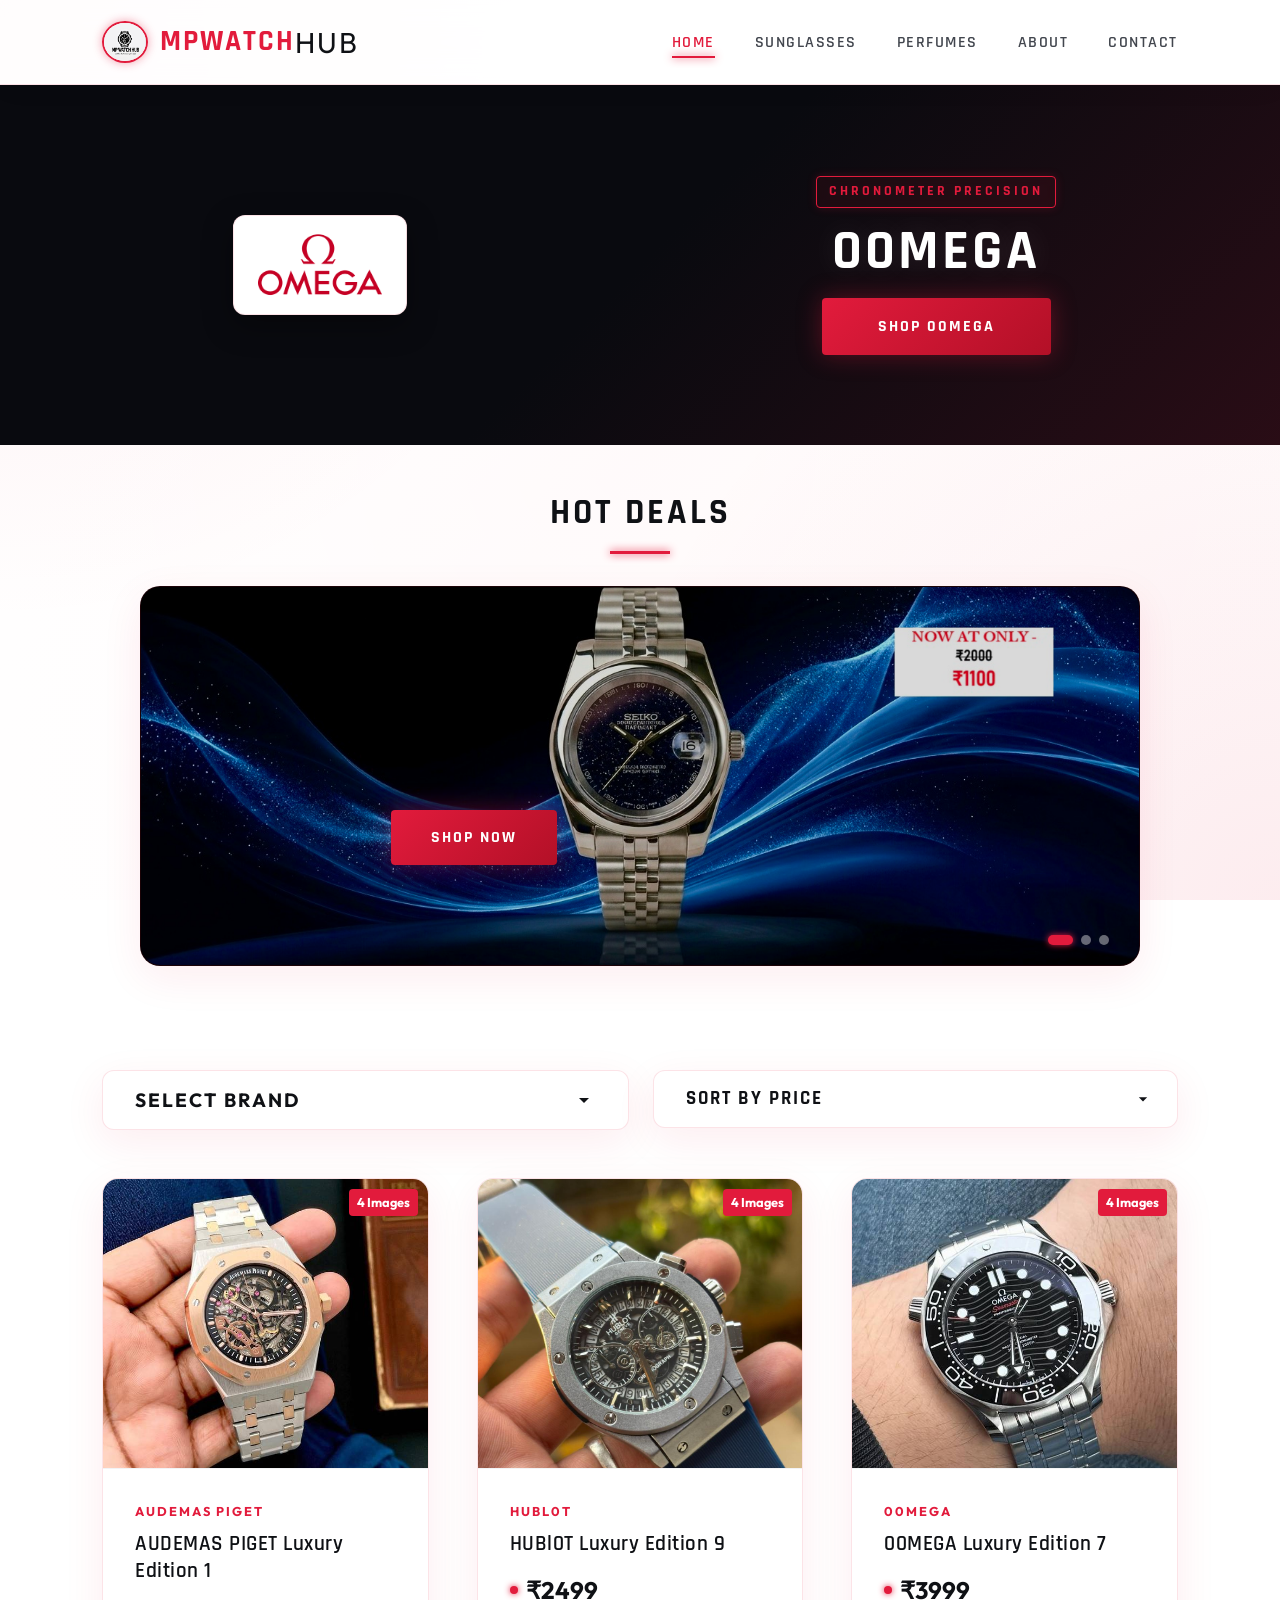
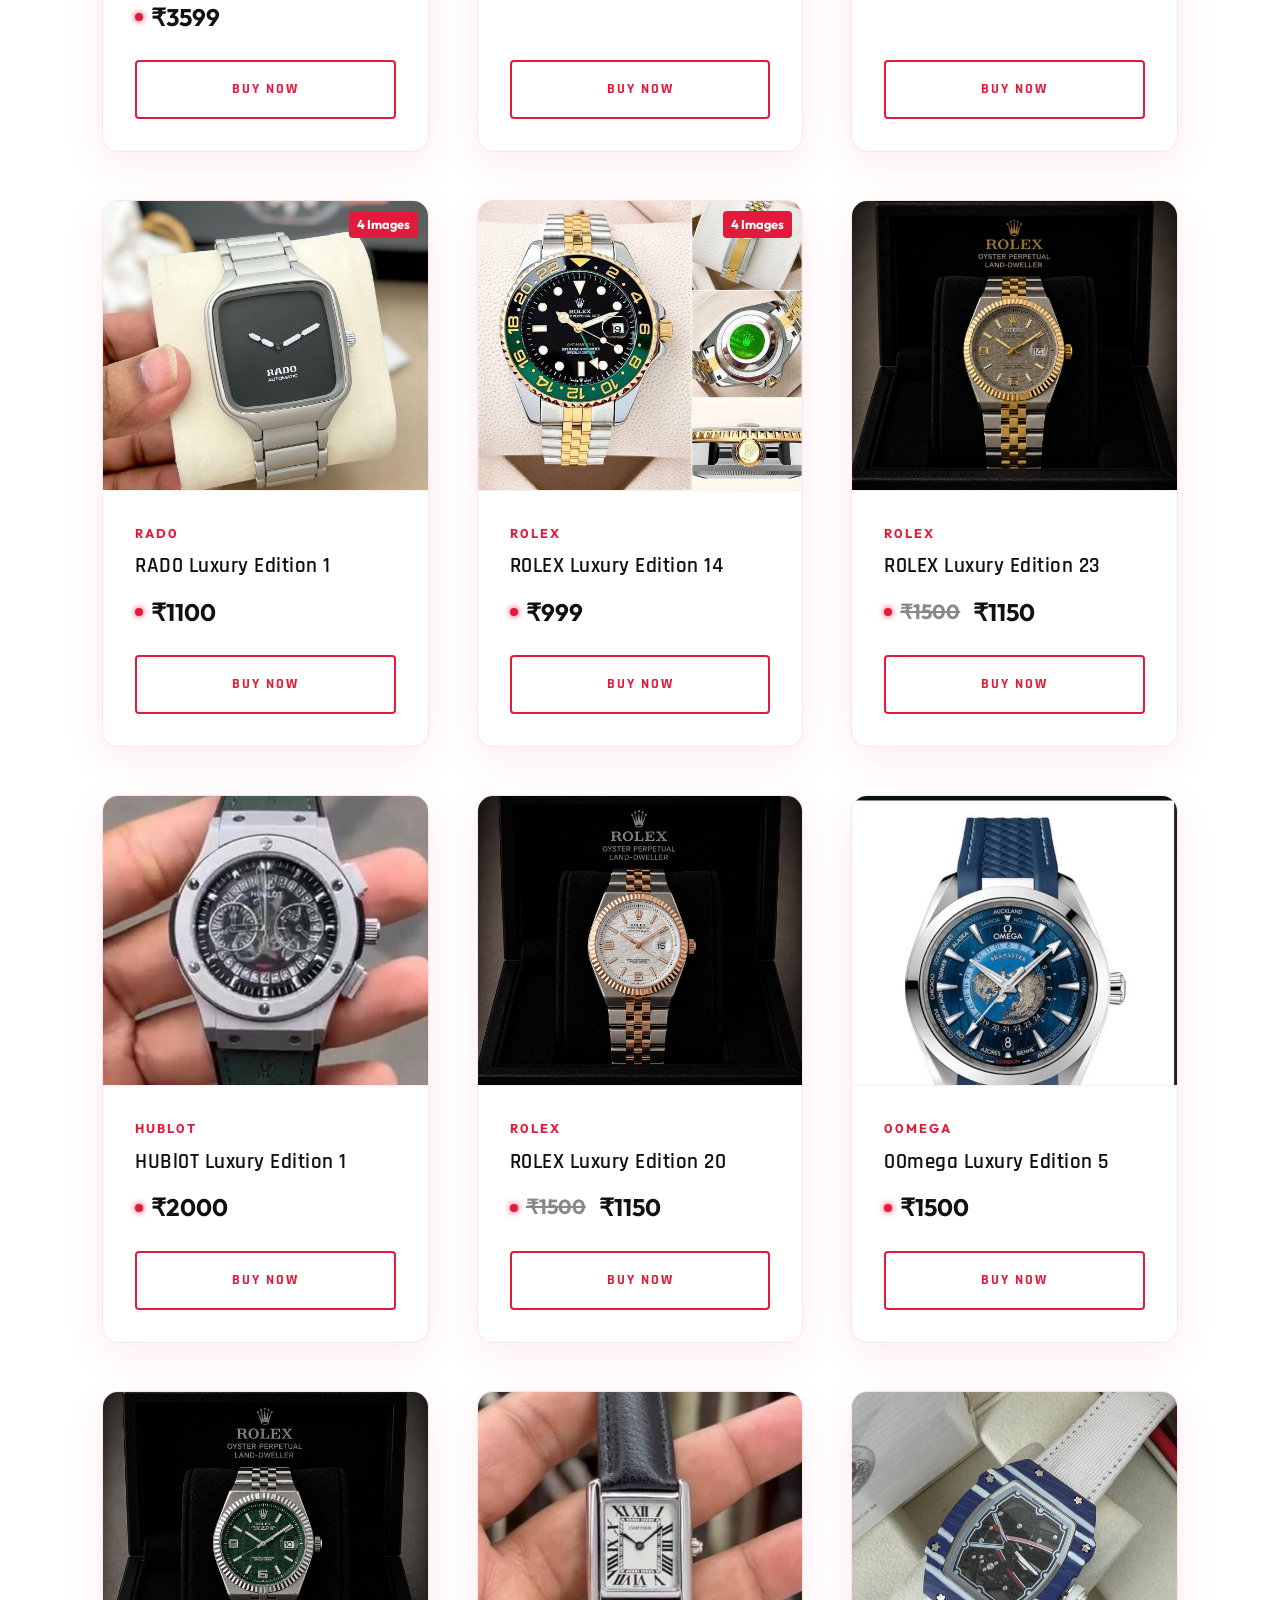
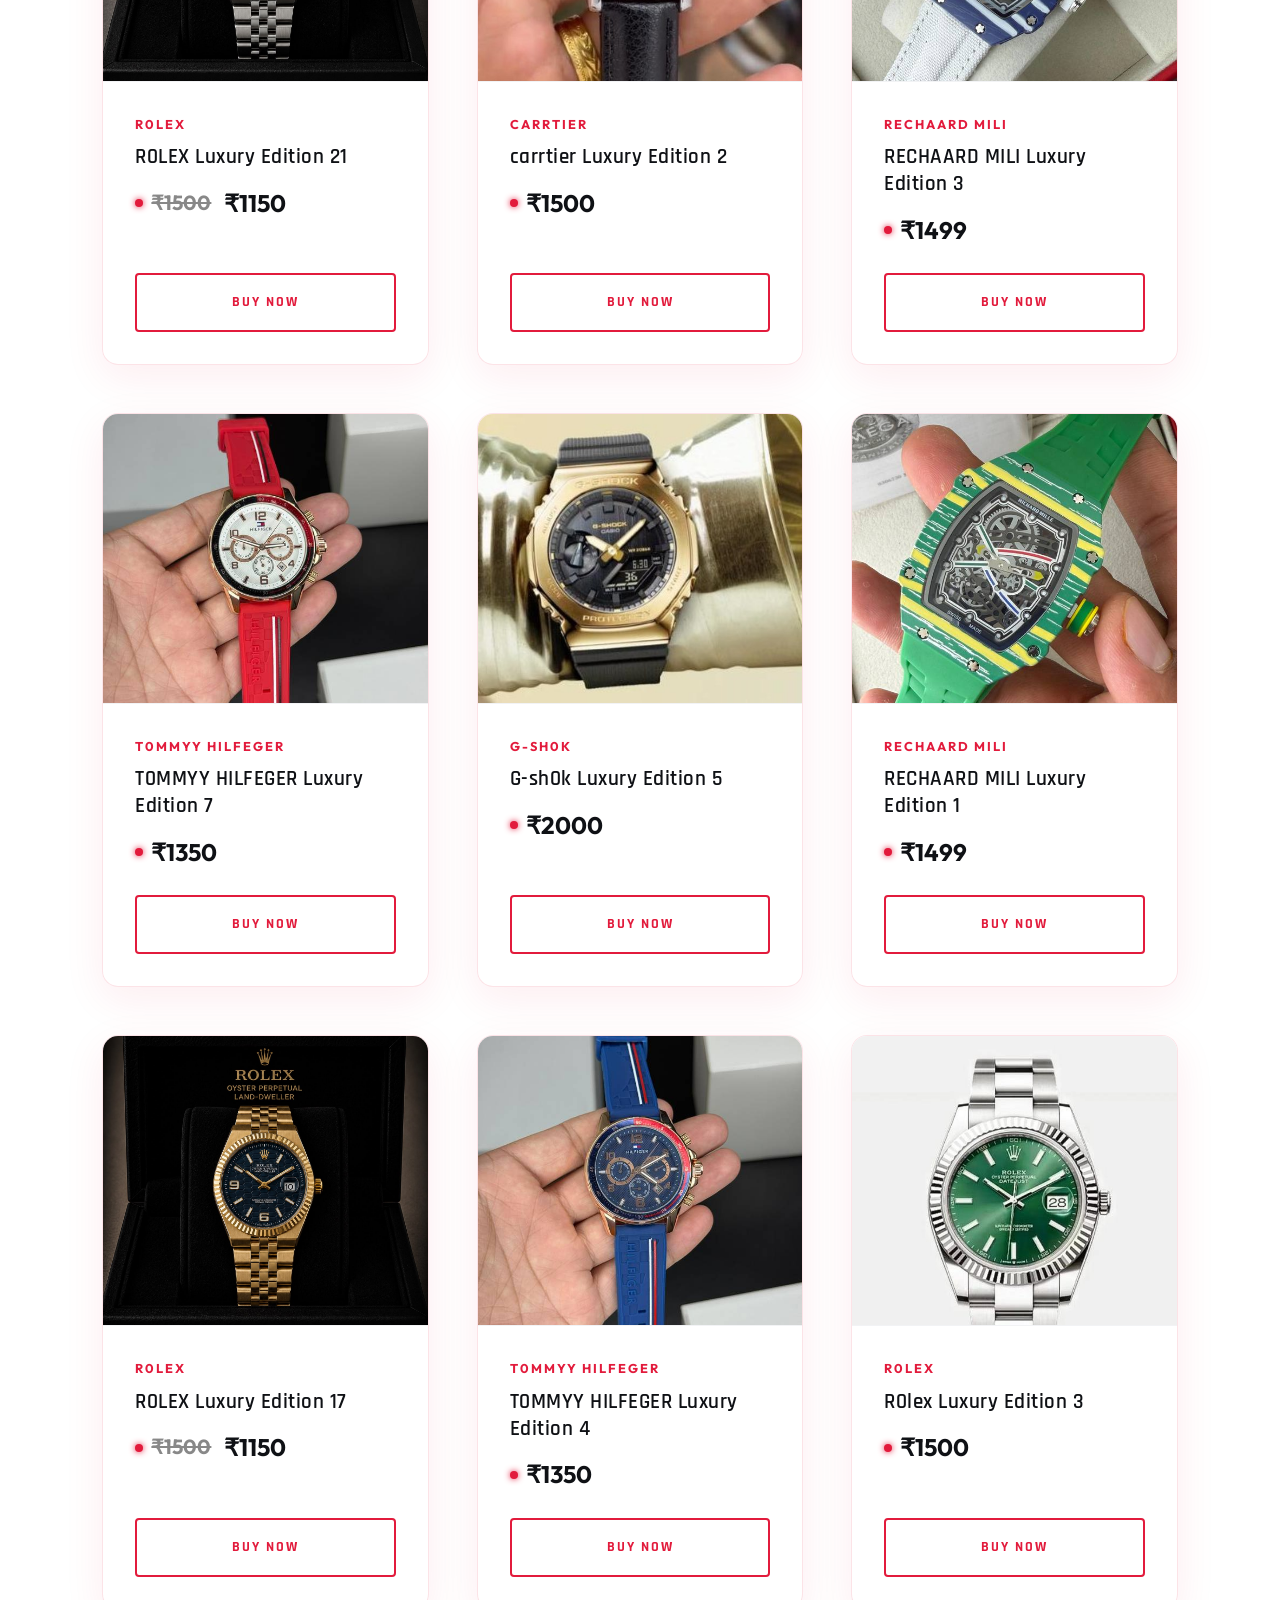
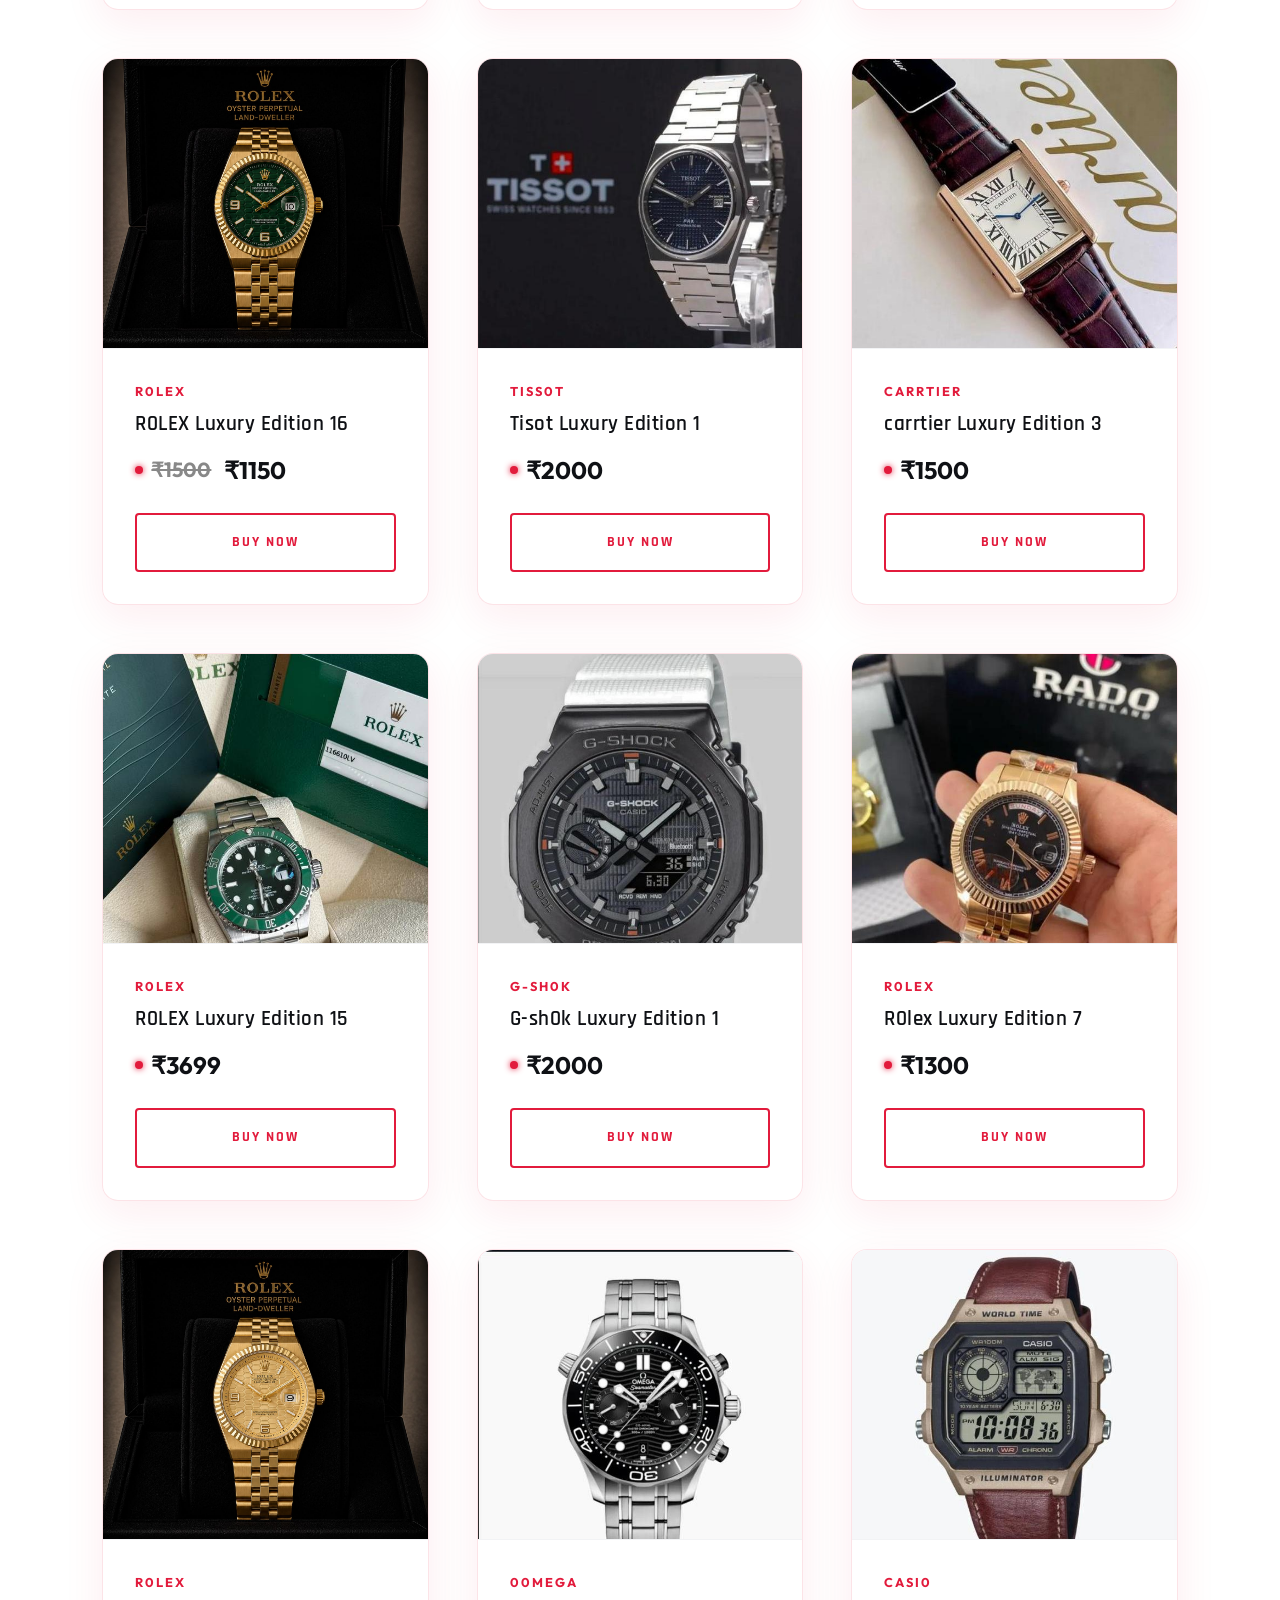
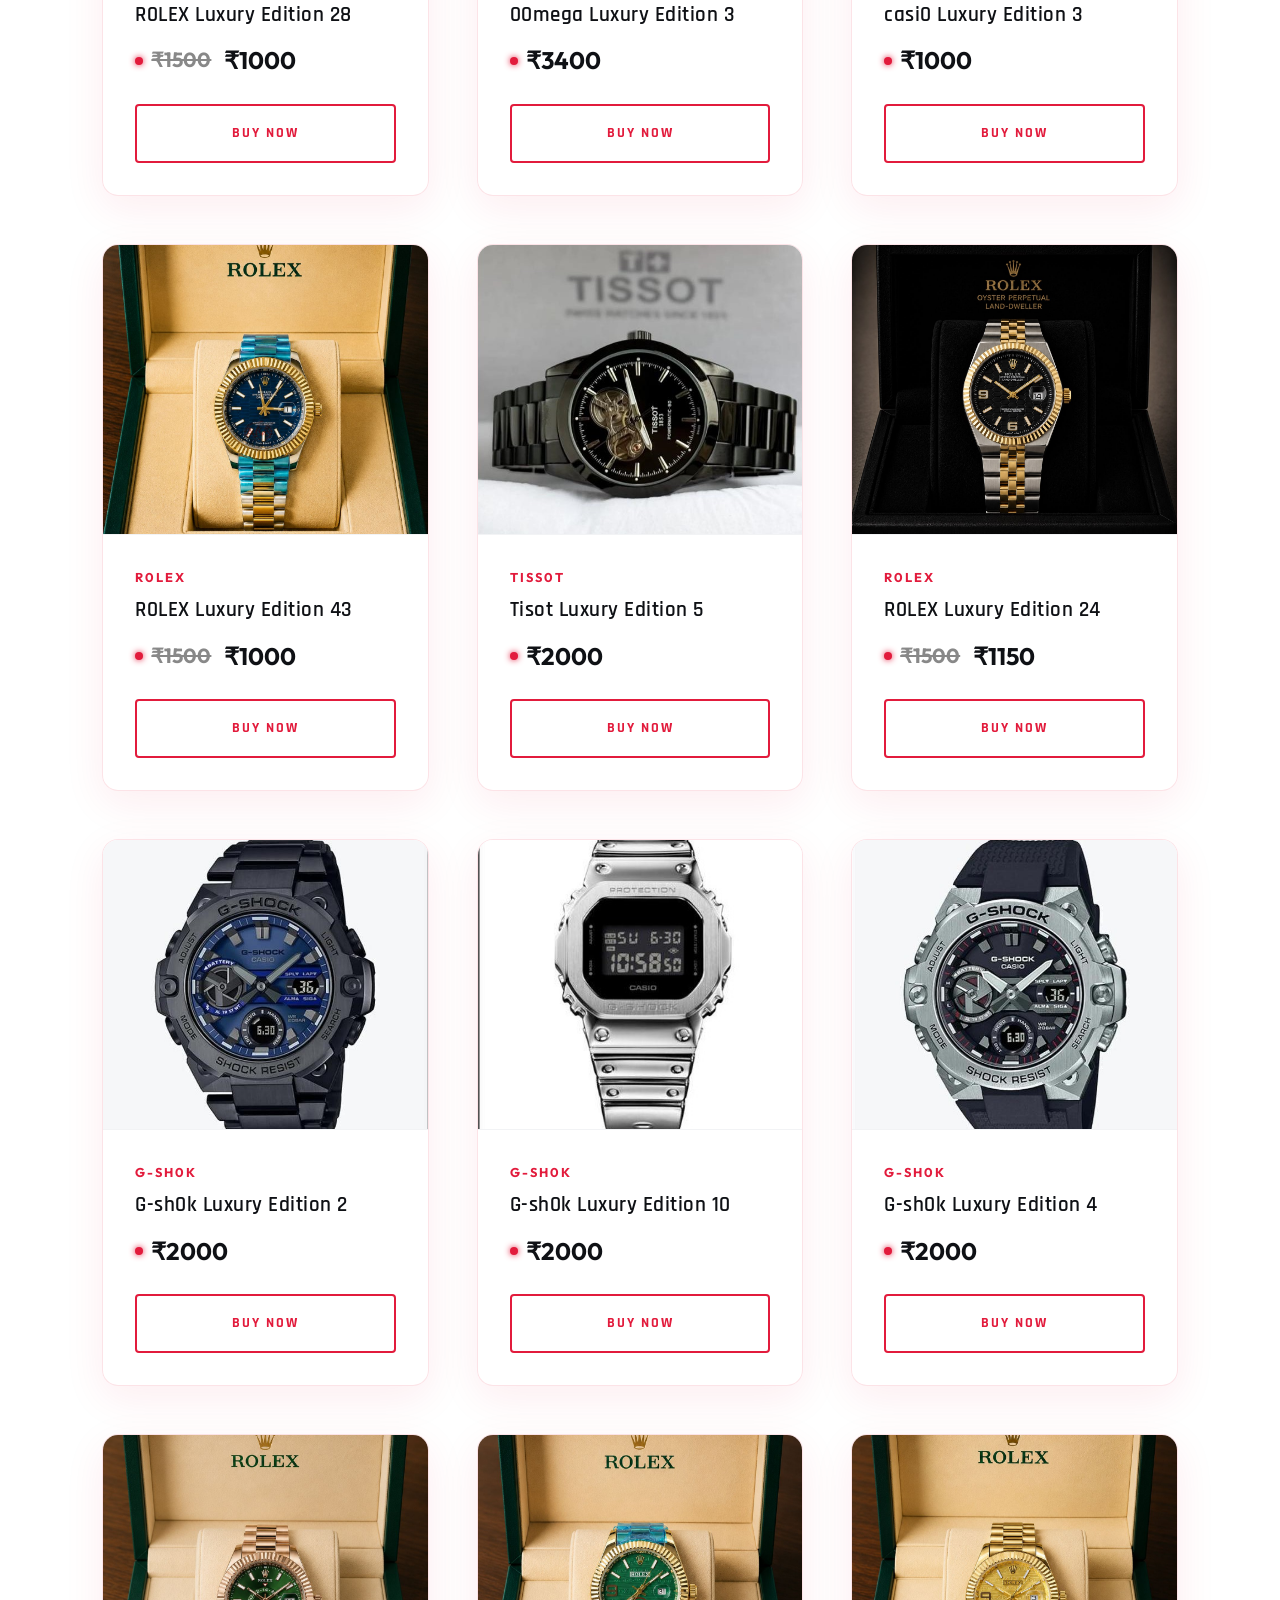
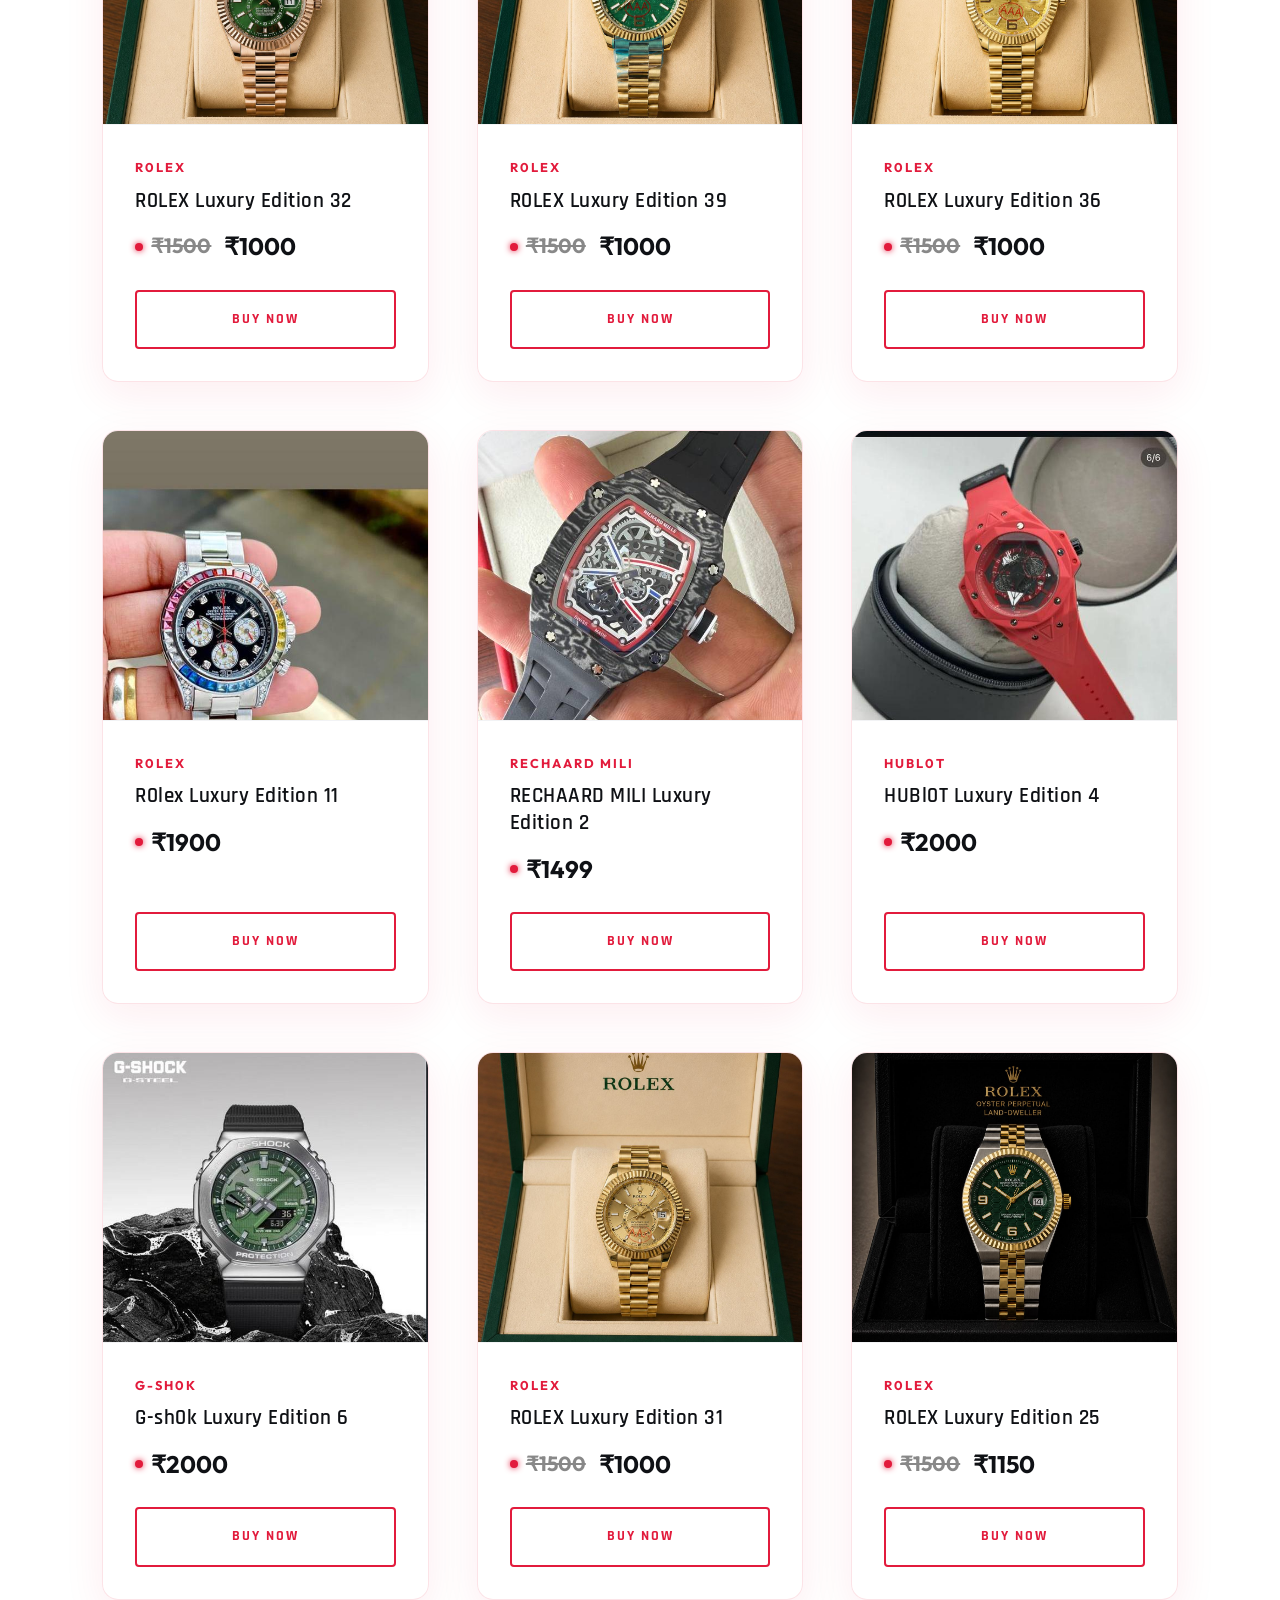
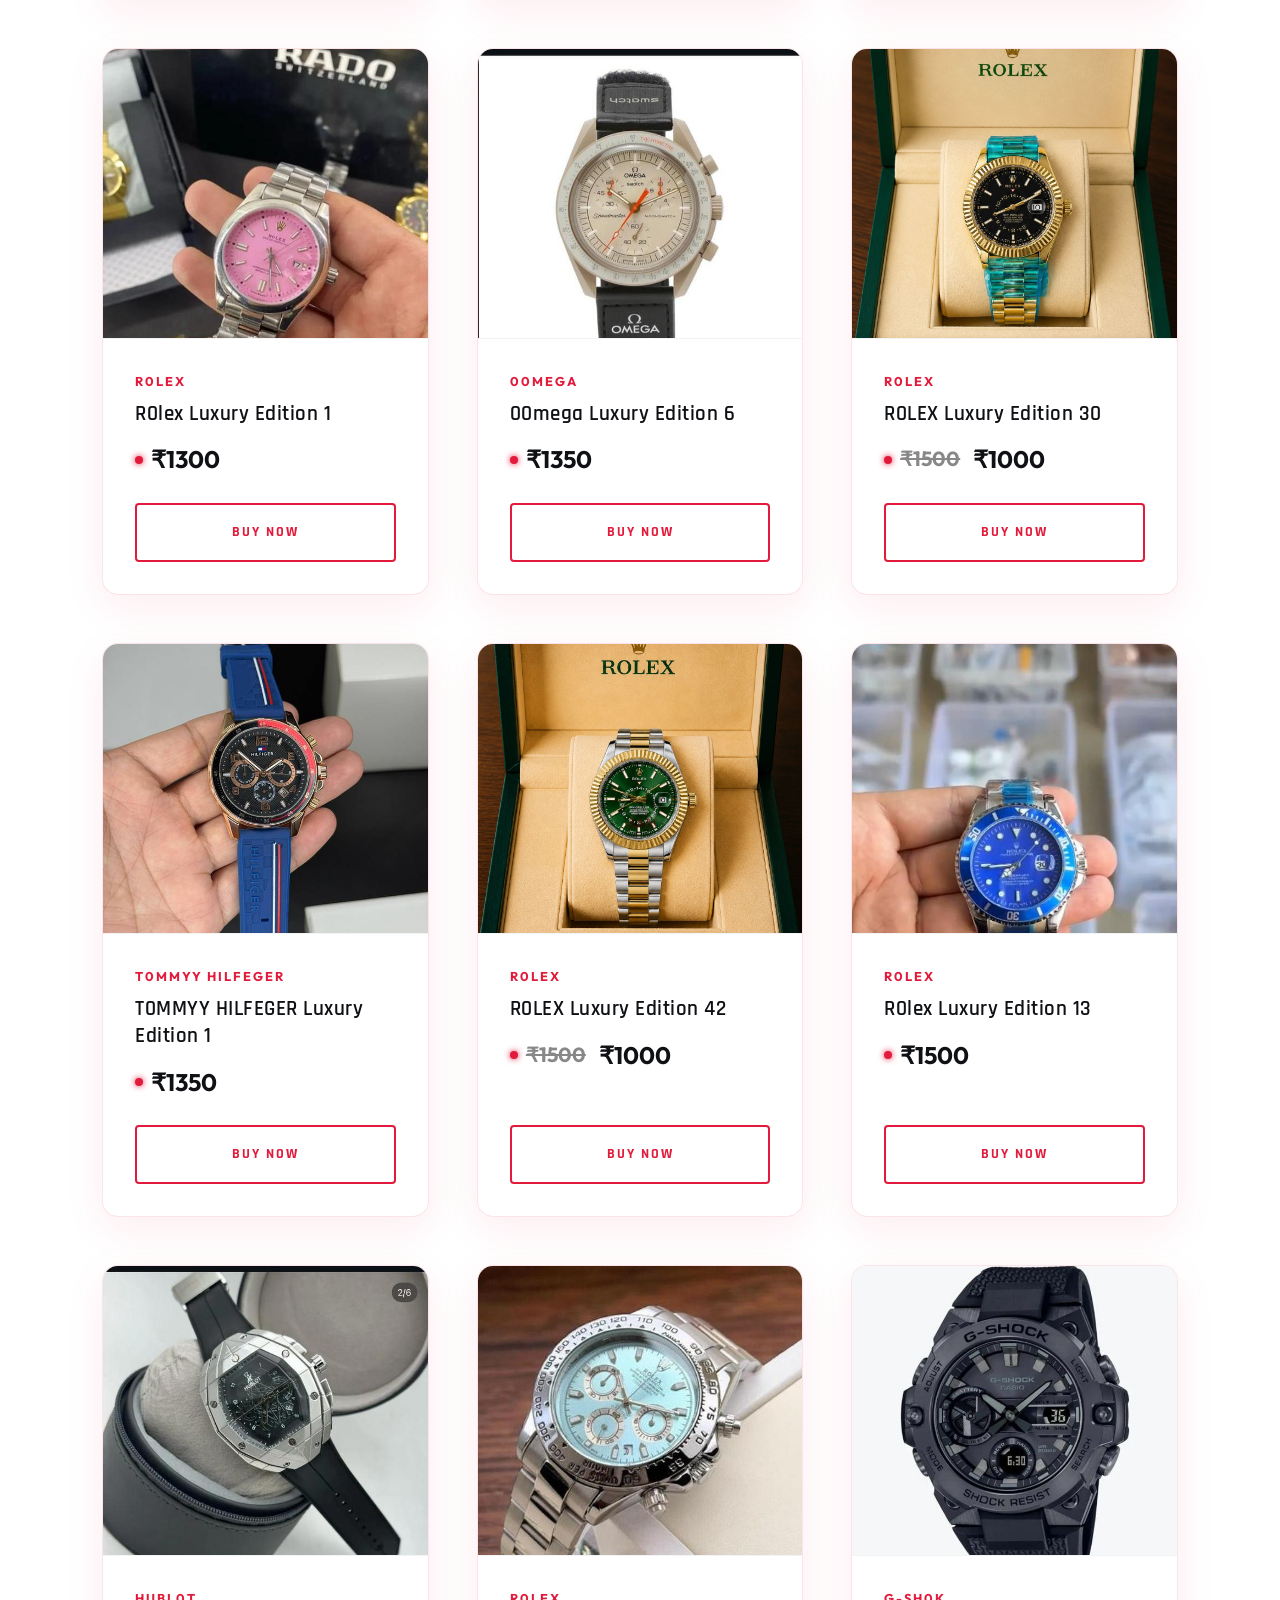
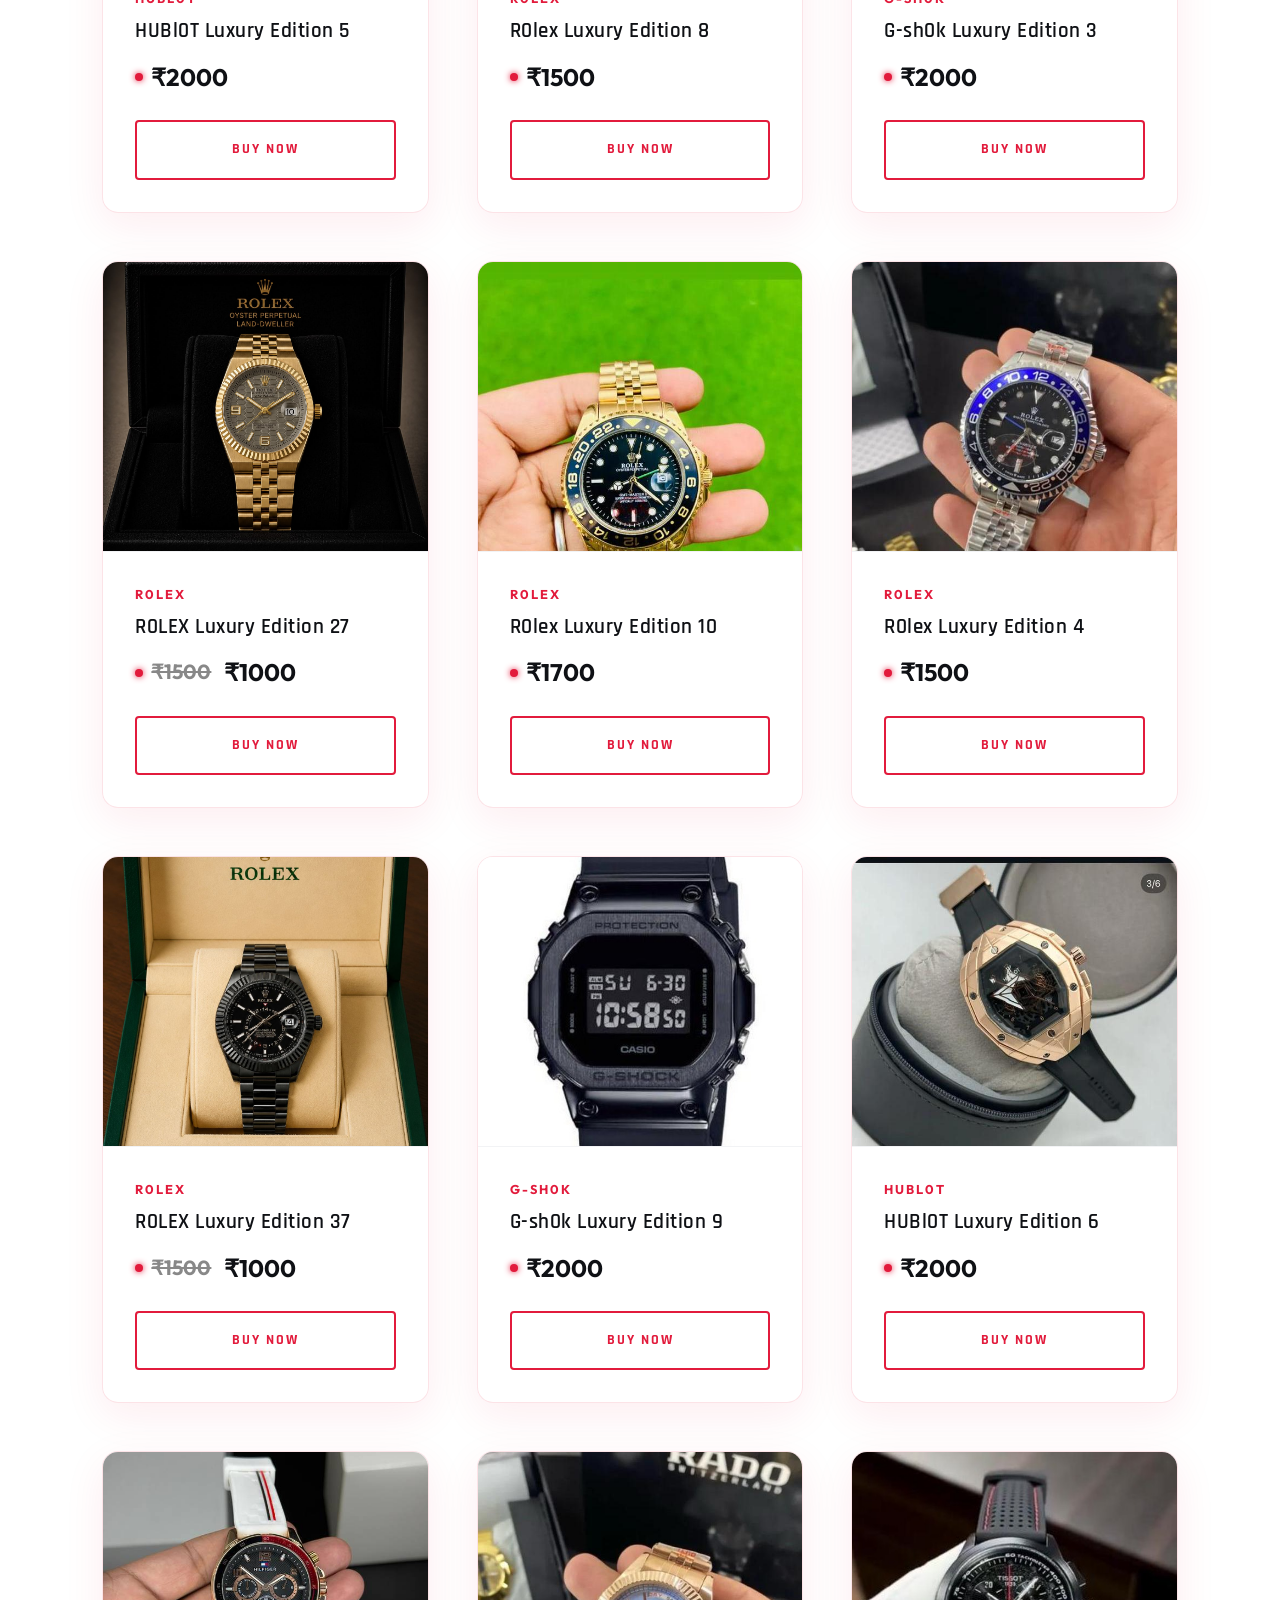
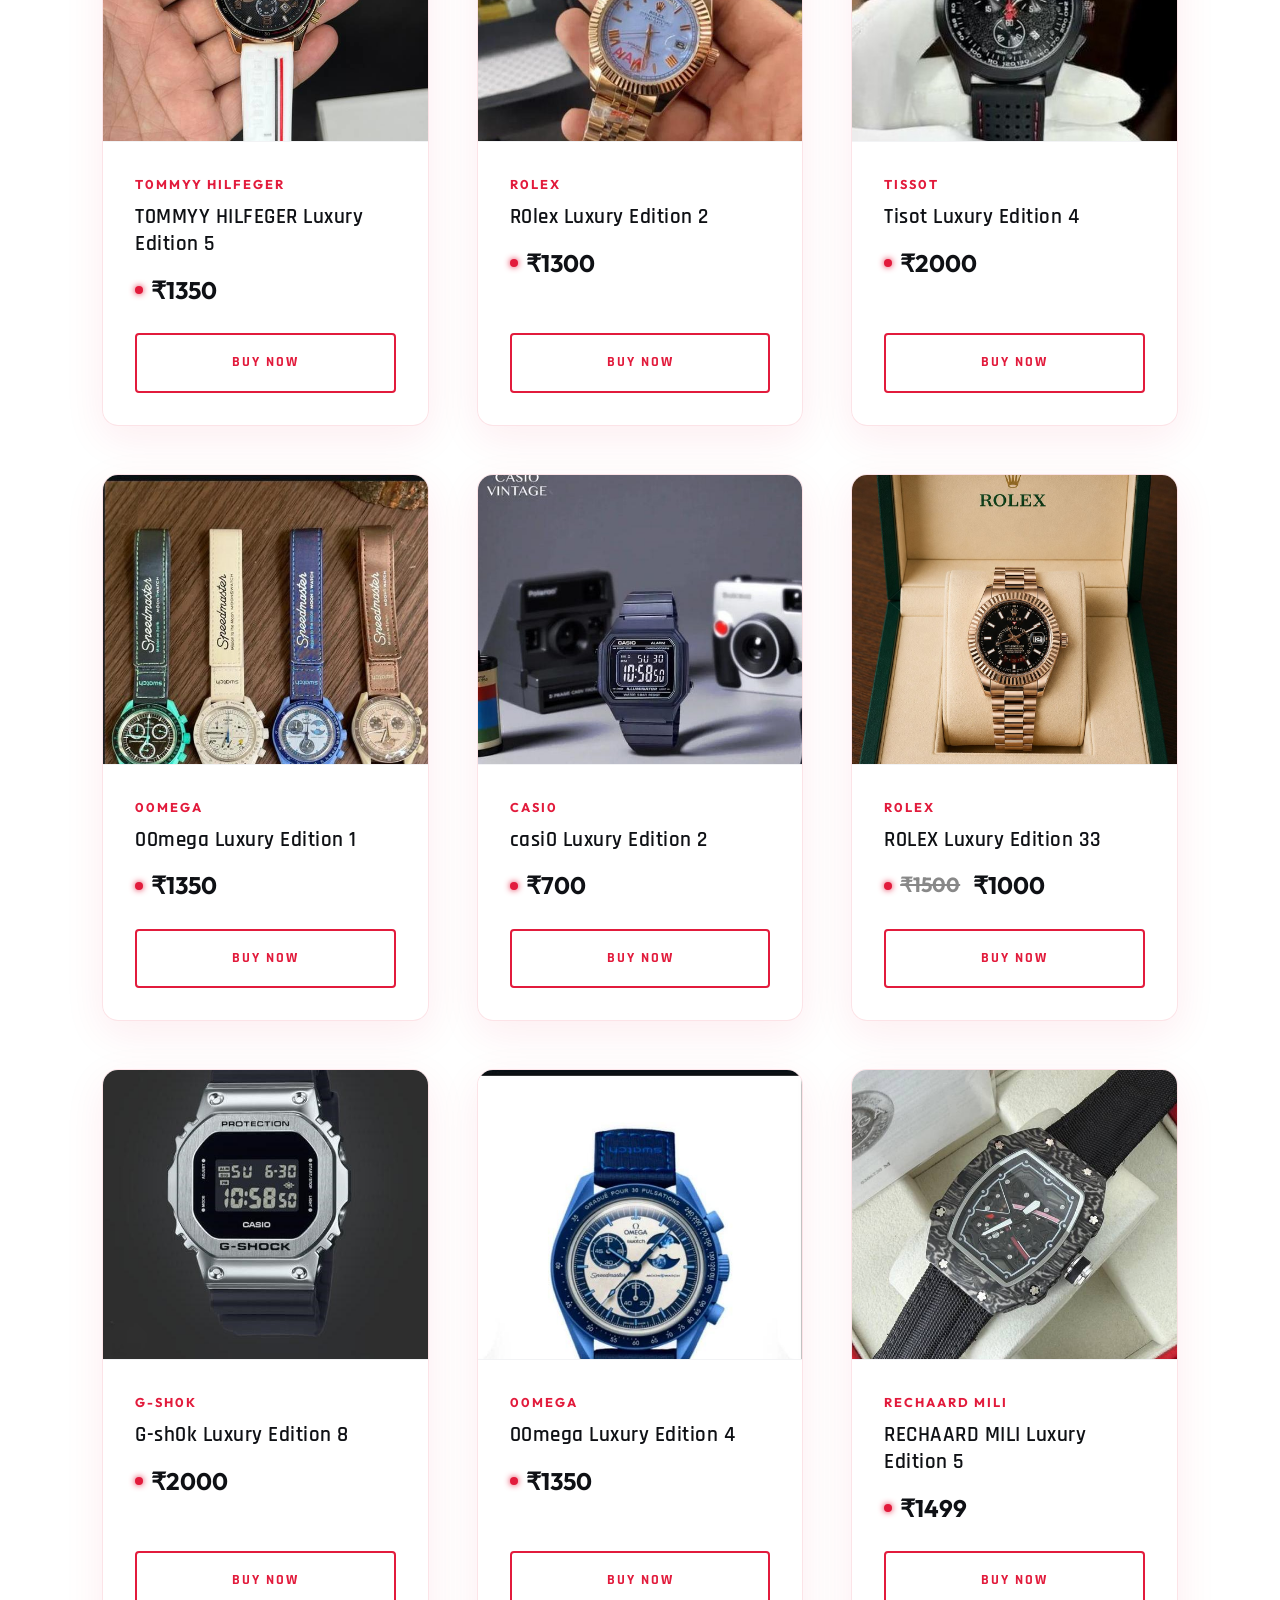
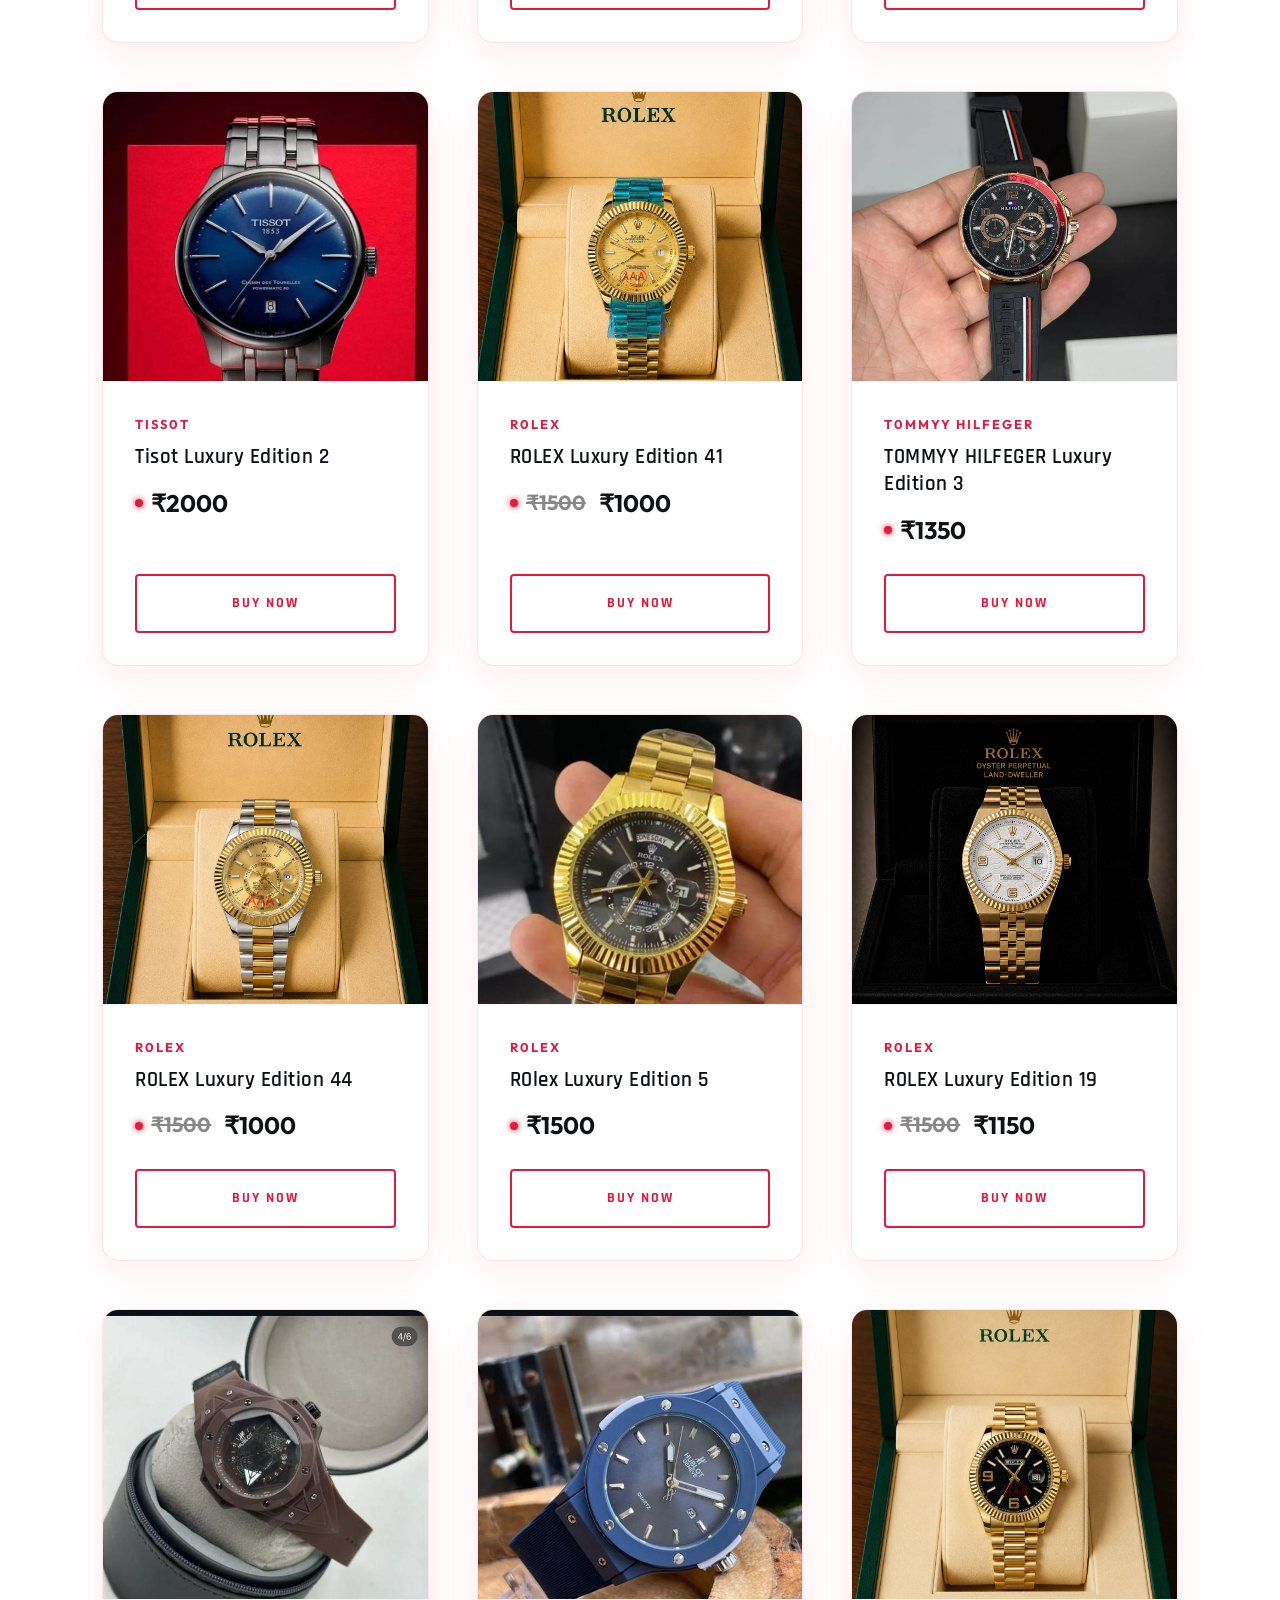
==== commit 7abcef72: "updated site" ====
--- a/index.html
+++ b/index.html
@@ -79,7 +79,7 @@
                 <div class="carousel-caption">
                     <span class="slide-tag">PRECISION TIMEPIECES</span>
                     <h2>R0lex</h2>
-                    <button onclick="selectBrandInFilter(\'R0LEX\')" class="btn-primary">Shop R0lex</button>
+                    <button onclick="selectBrandInFilter('R0LEX')" class="btn-primary" type="button">Shop R0lex</button>
                 </div>
             </div>
             <div class="carousel-slide">
@@ -87,7 +87,7 @@
                 <div class="carousel-caption">
                     <span class="slide-tag">LUXURY COLLECTION</span>
                     <h2>carrtier</h2>
-                    <button onclick="selectBrandInFilter(\'CARRTIER\')" class="btn-primary">Shop carrtier</button>
+                    <button onclick="selectBrandInFilter('CARRTIER')" class="btn-primary" type="button">Shop carrtier</button>
                 </div>
             </div>
             <div class="carousel-slide">
@@ -95,7 +95,7 @@
                 <div class="carousel-caption">
                     <span class="slide-tag">CHRONOMETER PRECISION</span>
                     <h2>00mega</h2>
-                    <button onclick="selectBrandInFilter(\'00MEGA\')" class="btn-primary">Shop 00mega</button>
+                    <button onclick="selectBrandInFilter('00MEGA')" class="btn-primary" type="button">Shop 00mega</button>
                 </div>
             </div>
             <div class="carousel-slide">
@@ -103,7 +103,7 @@
                 <div class="carousel-caption">
                     <span class="slide-tag">THE ART OF FUSION</span>
                     <h2>HUBl0T</h2>
-                    <button onclick="selectBrandInFilter(\'HUBl0T\')" class="btn-primary">Shop HUBl0T</button>
+                    <button onclick="selectBrandInFilter('HUBl0T')" class="btn-primary" type="button">Shop HUBl0T</button>
                 </div>
             </div>
             <div class="carousel-slide">
@@ -111,7 +111,7 @@
                 <div class="carousel-caption">
                     <span class="slide-tag">SWISS CRAFTSMANSHIP</span>
                     <h2>tiss0t</h2>
-                    <button onclick="selectBrandInFilter(\'TISS0T\')" class="btn-primary">Shop tiss0t</button>
+                    <button onclick="selectBrandInFilter('TISS0T')" class="btn-primary" type="button">Shop tiss0t</button>
                 </div>
             </div>
             <div class="carousel-slide">
@@ -119,7 +119,7 @@
                 <div class="carousel-caption">
                     <span class="slide-tag">DIGITAL SOPHISTICATION</span>
                     <h2>casi0</h2>
-                    <button onclick="selectBrandInFilter(\'CASI0\')" class="btn-primary">Shop casi0</button>
+                    <button onclick="selectBrandInFilter('CASI0')" class="btn-primary" type="button">Shop casi0</button>
                 </div>
             </div>
             <div class="carousel-slide">
@@ -127,7 +127,7 @@
                 <div class="carousel-caption">
                     <span class="slide-tag">ABSOLUTE TOUGHNESS</span>
                     <h2>G-sh0k</h2>
-                    <button onclick="selectBrandInFilter(\'G-SH0K\')" class="btn-primary">Shop G-sh0k</button>
+                    <button onclick="selectBrandInFilter('G-SH0K')" class="btn-primary" type="button">Shop G-sh0k</button>
                 </div>
             </div>
             <div class="carousel-slide">
@@ -135,7 +135,7 @@
                 <div class="carousel-caption">
                     <span class="slide-tag">AVANT-GARDE</span>
                     <h2>TAgg huer</h2>
-                    <button onclick="selectBrandInFilter(\'TAGG HUER\')" class="btn-primary">Shop TAgg huer</button>
+                    <button onclick="selectBrandInFilter('TAGG HUER')" class="btn-primary" type="button">Shop TAgg huer</button>
                 </div>
             </div>
             <div class="carousel-slide">
@@ -143,7 +143,7 @@
                 <div class="carousel-caption">
                     <span class="slide-tag">MASTER OF MATERIALS</span>
                     <h2>Rad0</h2>
-                    <button onclick="selectBrandInFilter(\'RAD0\')" class="btn-primary">Shop Rad0</button>
+                    <button onclick="selectBrandInFilter('RAD0')" class="btn-primary" type="button">Shop Rad0</button>
                 </div>
             </div>
             <div class="carousel-slide">
@@ -151,7 +151,7 @@
                 <div class="carousel-caption">
                     <span class="slide-tag">HAUTE HORLOGERIE</span>
                     <h2>Audemas piget</h2>
-                    <button onclick="selectBrandInFilter(\'AUDEMAS PIGET\')" class="btn-primary">Shop Audemas piget</button>
+                    <button onclick="selectBrandInFilter('AUDEMAS PIGET')" class="btn-primary" type="button">Shop Audemas piget</button>
                 </div>
             </div>
             <div class="carousel-slide">
@@ -159,7 +159,7 @@
                 <div class="carousel-caption">
                     <span class="slide-tag">A RACING MACHINE ON THE WRIST</span>
                     <h2>Rechaard Mili</h2>
-                    <button onclick="selectBrandInFilter('RECHAARD MILI')" class="btn-primary">Shop Rechaard Mili</button>
+                    <button onclick="selectBrandInFilter('RECHAARD MILI')" class="btn-primary" type="button">Shop Rechaard Mili</button>
                 </div>
             </div>
             <div class="carousel-slide">
@@ -167,7 +167,7 @@
                 <div class="carousel-caption">
                     <span class="slide-tag">CLASSIC AMERICAN COOL</span>
                     <h2>T0mmyy hilfeger</h2>
-                    <button onclick="selectBrandInFilter('T0MMYY HILFEGER')" class="btn-primary">Shop T0mmyy hilfeger</button>
+                    <button onclick="selectBrandInFilter('T0MMYY HILFEGER')" class="btn-primary" type="button">Shop T0mmyy hilfeger</button>
                 </div>
             </div>
             <div class="carousel-slide">
@@ -175,7 +175,7 @@
                 <div class="carousel-caption">
                     <span class="slide-tag">VINTAGE CREATIVITY</span>
                     <h2>F0sill</h2>
-                    <button onclick="selectBrandInFilter('F0SILL')" class="btn-primary">Shop F0sill</button>
+                    <button onclick="selectBrandInFilter('F0SILL')" class="btn-primary" type="button">Shop F0sill</button>
                 </div>
             </div>
             <div class="carousel-slide">
@@ -183,7 +183,7 @@
                 <div class="carousel-caption">
                     <span class="slide-tag">MODERN URBAN STYLE</span>
                     <h2>Arrmanii xchange</h2>
-                    <button onclick="selectBrandInFilter('ARRMANII XCHANGE')" class="btn-primary">Shop Arrmanii xchange</button>
+                    <button onclick="selectBrandInFilter('ARRMANII XCHANGE')" class="btn-primary" type="button">Shop Arrmanii xchange</button>
                 </div>
             </div>
         </div>
@@ -227,11 +227,18 @@
             <p>ELEVATE YOUR STYLE WITH LUXURY EYEWEAR</p>
         </div>
     </section>
+    
+    <section id="perfumesHero" class="sunglasses-hero-banner" style="display: none;">
+    <div class="sunglasses-hero-content">
+        <h1>MP PERFUMES</h1>
+        <p>SIGNATURE SCENTS FOR THE DISCERNING</p>
+    </div>
+</section>
 
     <div class="container" id="products">
         <div id="watchFiltersWrapper" class="filter-controls-wrapper">
             <div class="refine-container" id="watchFiltersContainer">
-                <button class="refine-toggle-btn" id="refineToggleBtnWatch">
+                <button class="refine-toggle-btn" id="refineToggleBtnWatch" type="button">
                     <span>Select Brand</span>
                     <svg class="chevron-icon" viewBox="0 0 24 24"><path d="M7 10l5 5 5-5H7z"/></svg>
                 </button>
@@ -267,7 +274,7 @@
 
         <div id="sunglassesFiltersWrapper" class="filter-controls-wrapper" style="display: none;">
             <div class="refine-container" id="sunglassesFiltersContainer">
-                <button class="refine-toggle-btn" id="refineToggleBtnSunglasses">
+                <button class="refine-toggle-btn" id="refineToggleBtnSunglasses" type="button">
                     <span>Select Brand</span>
                     <svg class="chevron-icon" viewBox="0 0 24 24"><path d="M7 10l5 5 5-5H7z"/></svg>
                 </button>
@@ -450,4 +457,4 @@
         })();
     </script>
 </body>
-</html>
+</html>
--- a/assets/css/style.css
+++ b/assets/css/style.css
@@ -30,12 +30,18 @@
     font-family: 'Outfit', sans-serif;
 }
 
+html {
+    overflow-x: hidden;
+    width: 100%;
+}
+
 body {
     background: var(--bg-gradient);
     background-attachment: fixed;
     background-size: cover;
     color: var(--text-body);
     overflow-x: hidden;
+    width: 100%;
     line-height: 1.6;
 }
 
@@ -937,14 +943,20 @@
 @media (max-width: 768px) {
     nav {
         flex-direction: column;
-        padding: 1.5rem 5%;
-        gap: 1.5rem;
+        padding: 1.2rem 4%;
+        gap: 1rem;
     }
 
     .nav-links {
-        gap: 2rem;
+        gap: 1.2rem 1.6rem;
         width: 100%;
         justify-content: center;
+        flex-wrap: wrap;
+        row-gap: 0.8rem;
+    }
+
+    .nav-links li:first-child {
+        margin-right: 0.4rem;
     }
 
     .logo-text {
@@ -1118,8 +1130,8 @@
     }
     
     .nav-links {
-        font-size: 0.9rem;
-        gap: 1.2rem;
+        font-size: 0.85rem;
+        gap: 0.9rem 1.1rem;
     }
 }
 
@@ -1441,4 +1453,4 @@
         bottom: 15px;
         right: 20px;
     }
-}
+}
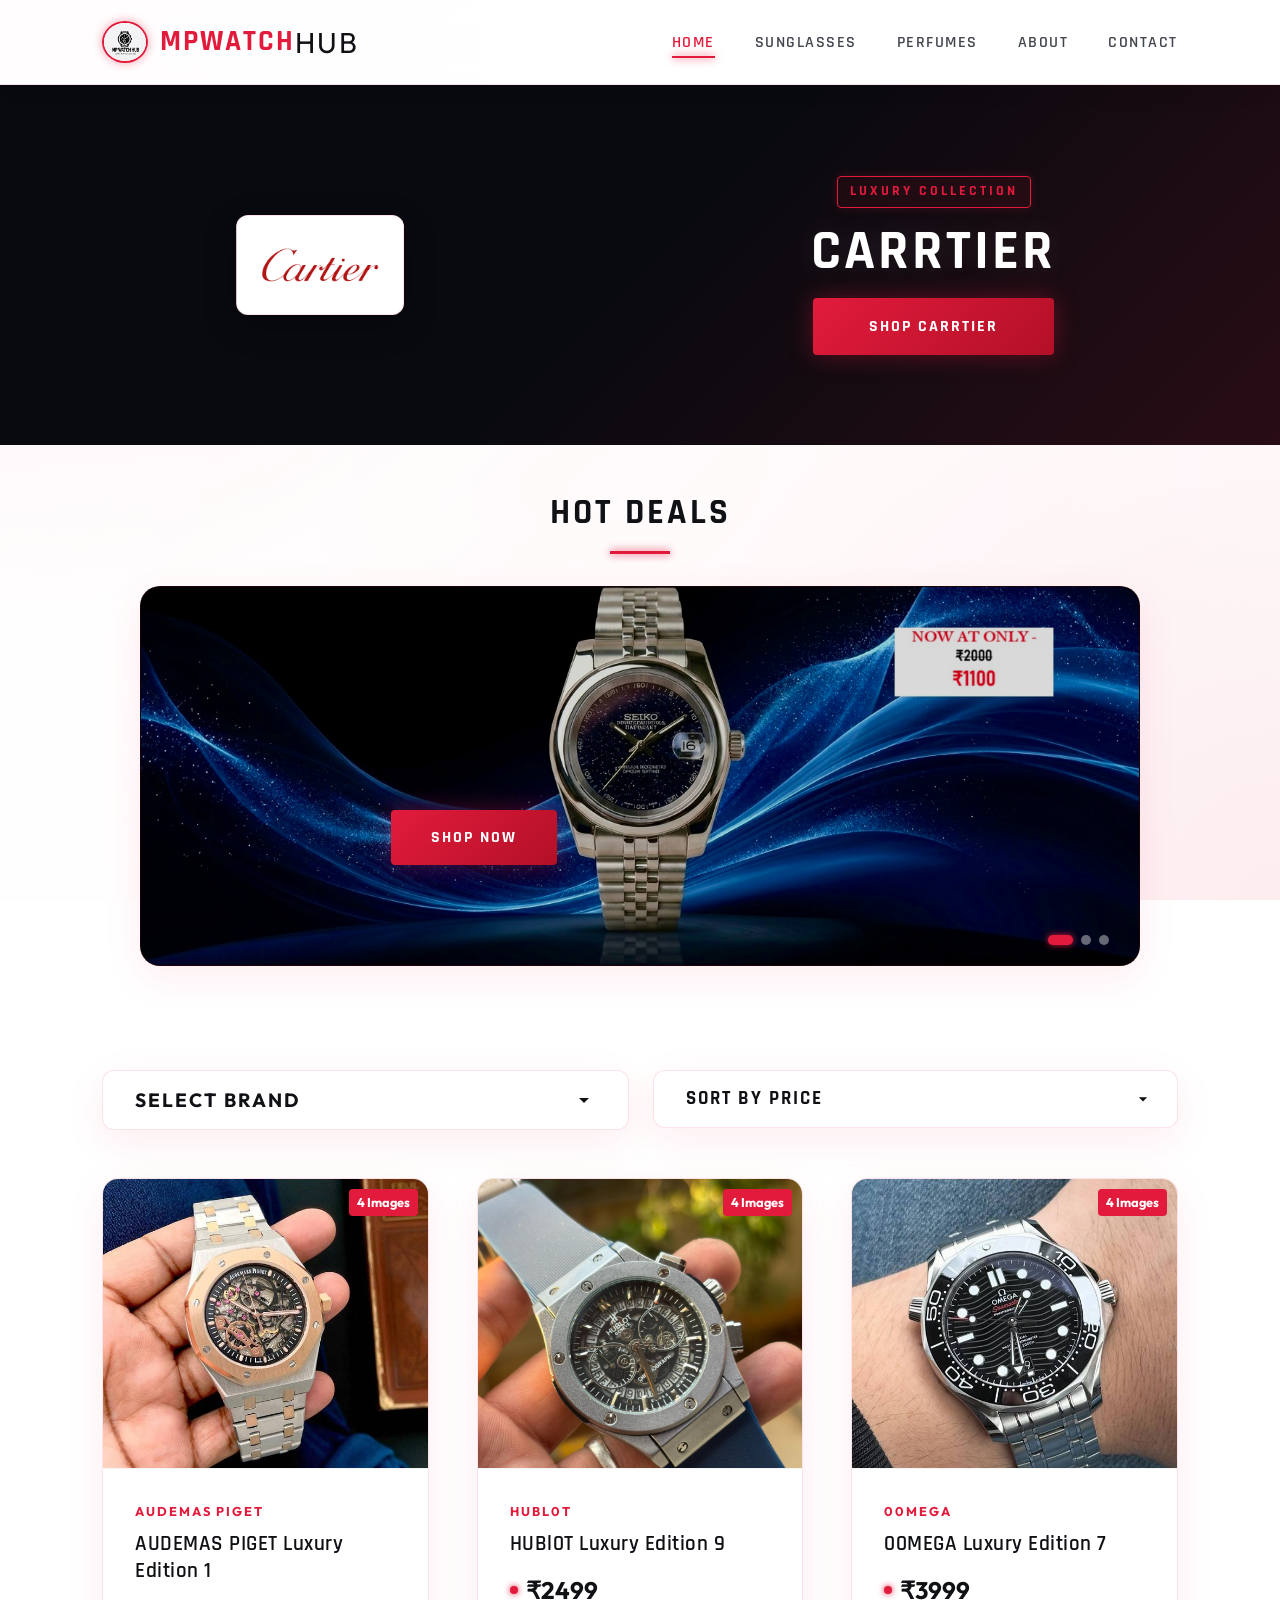
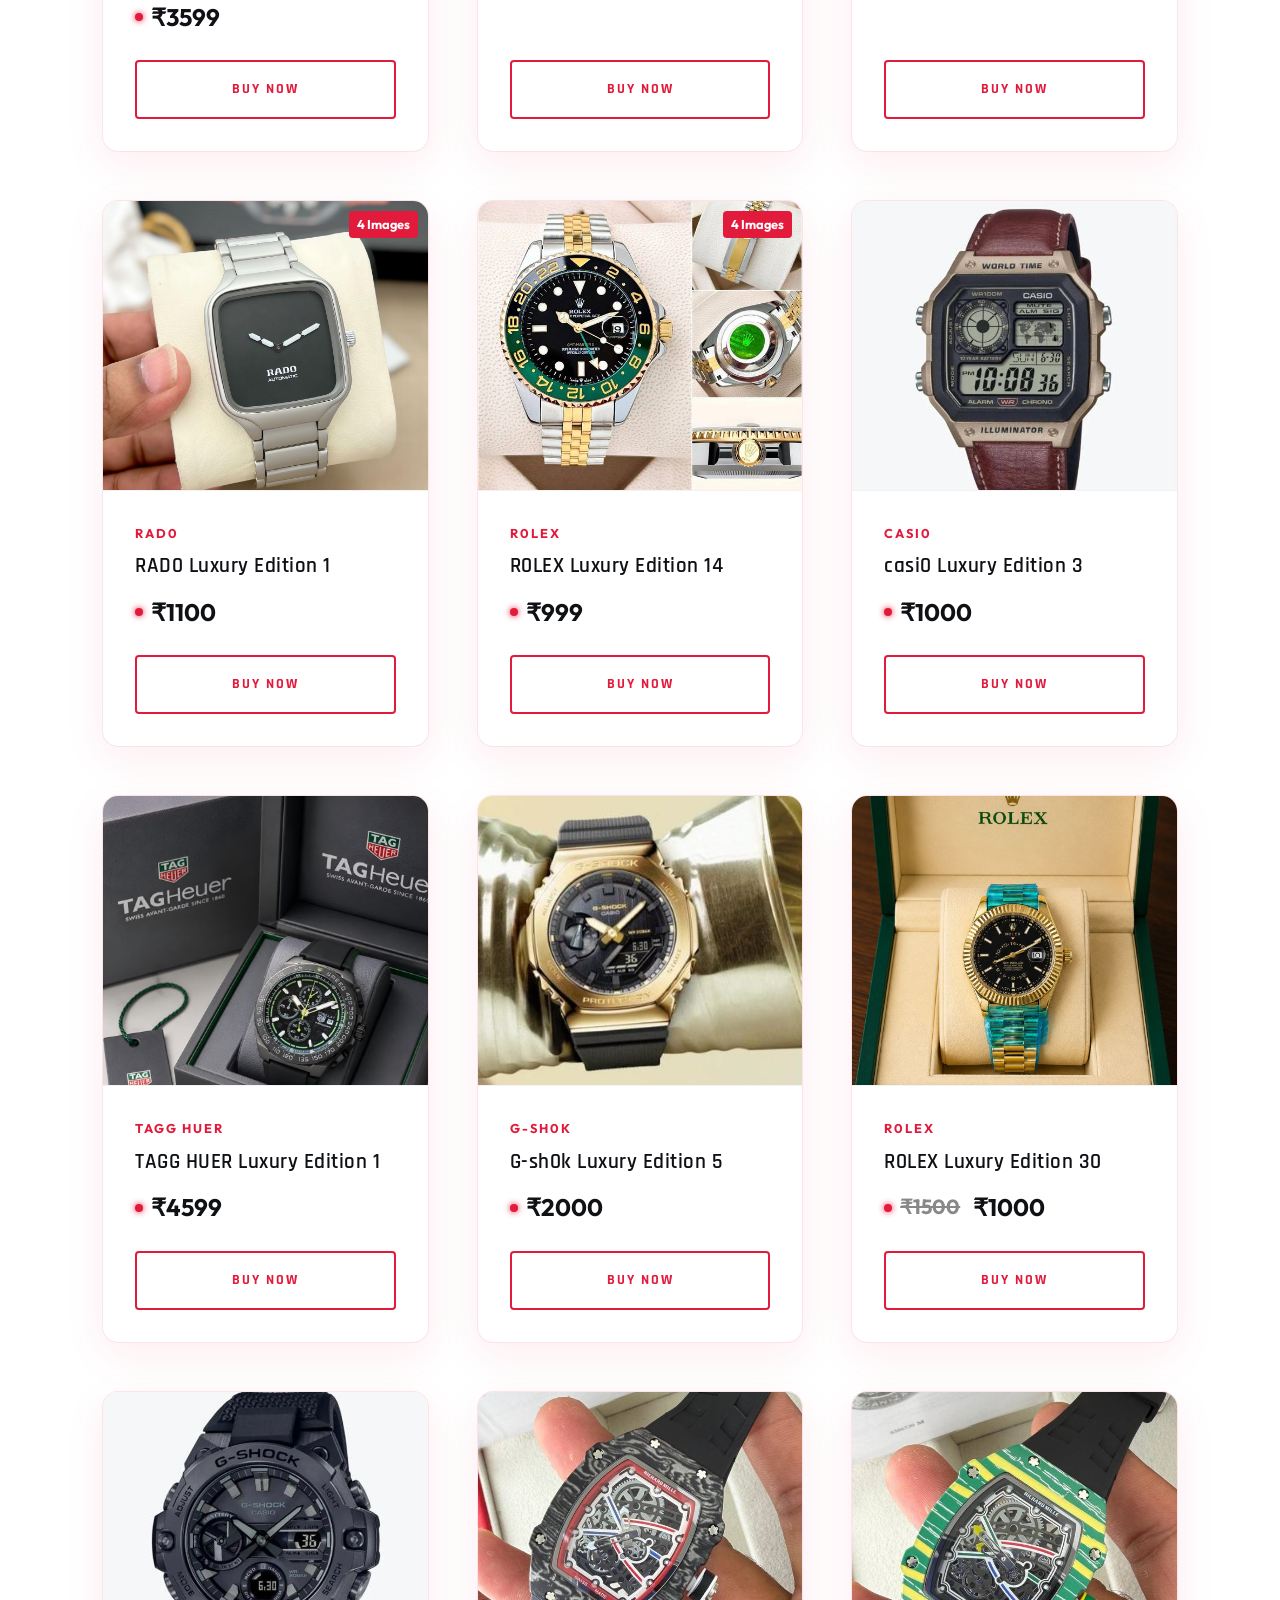
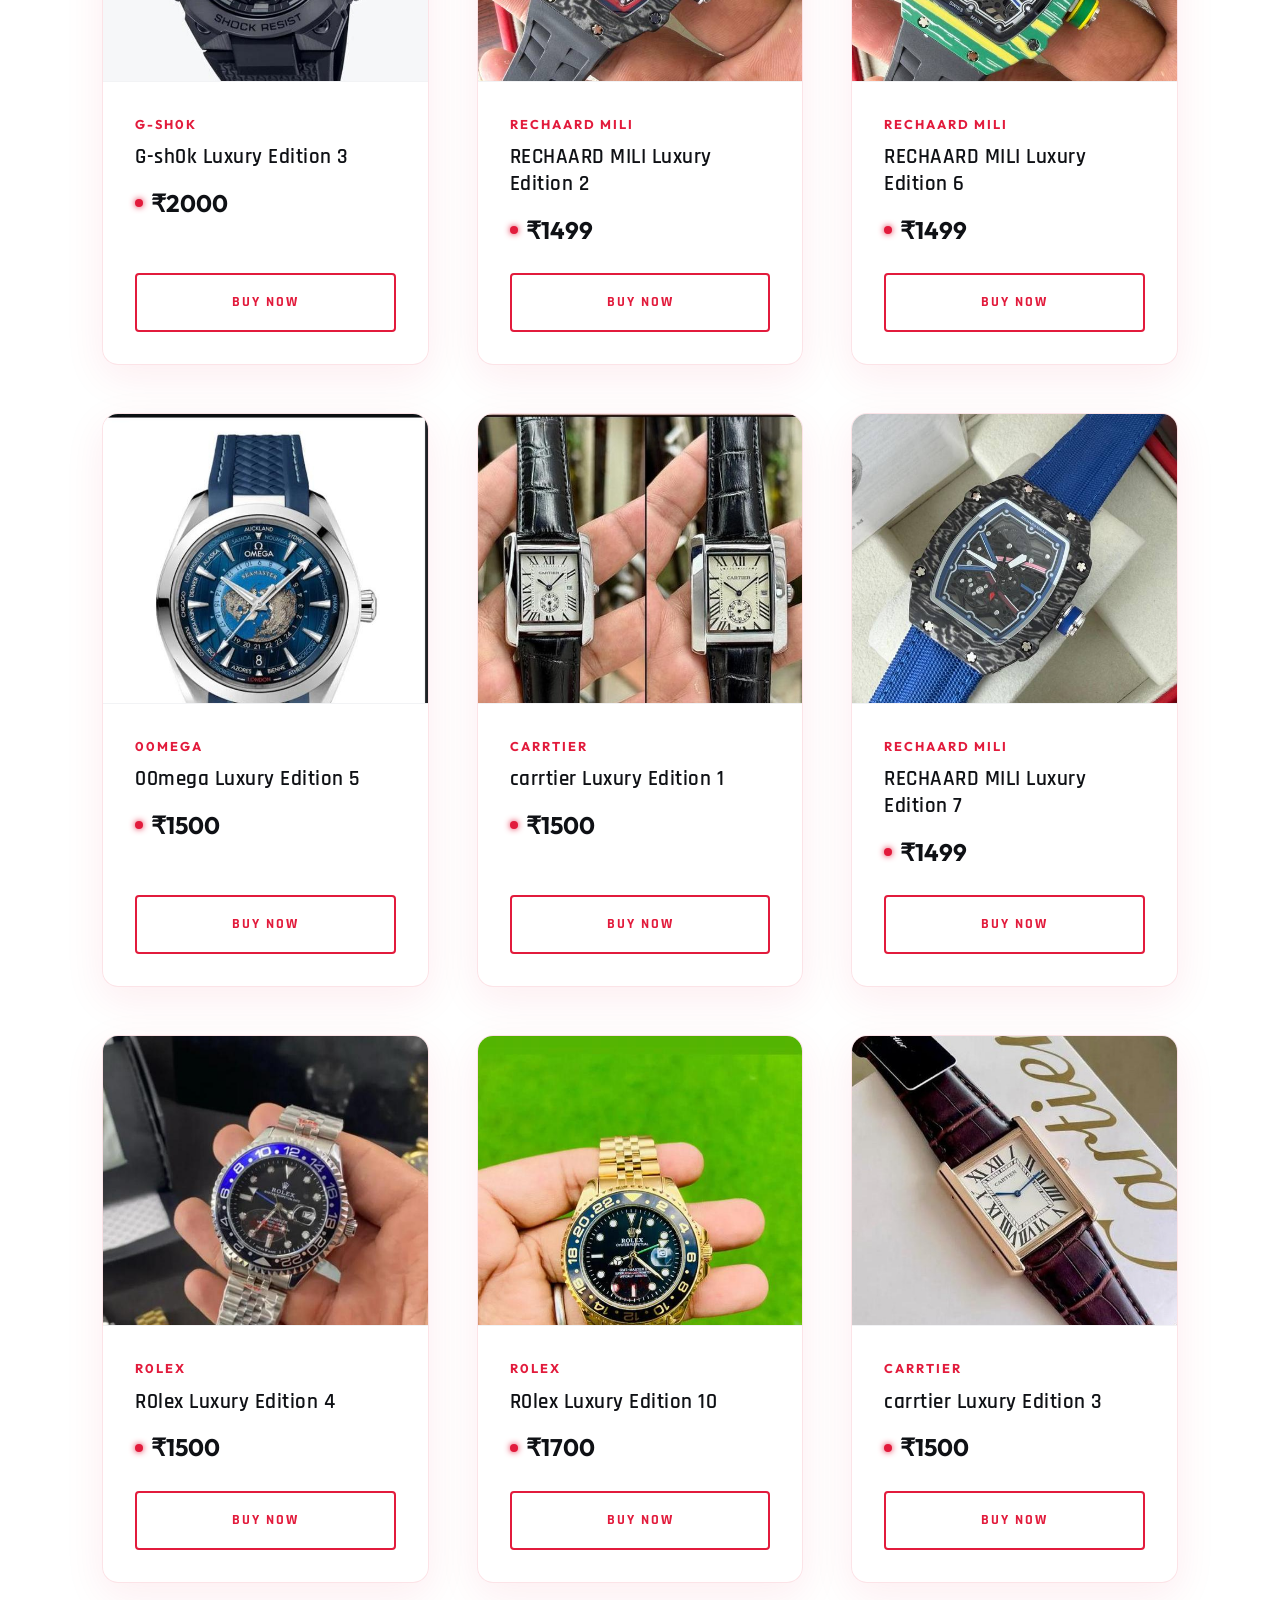
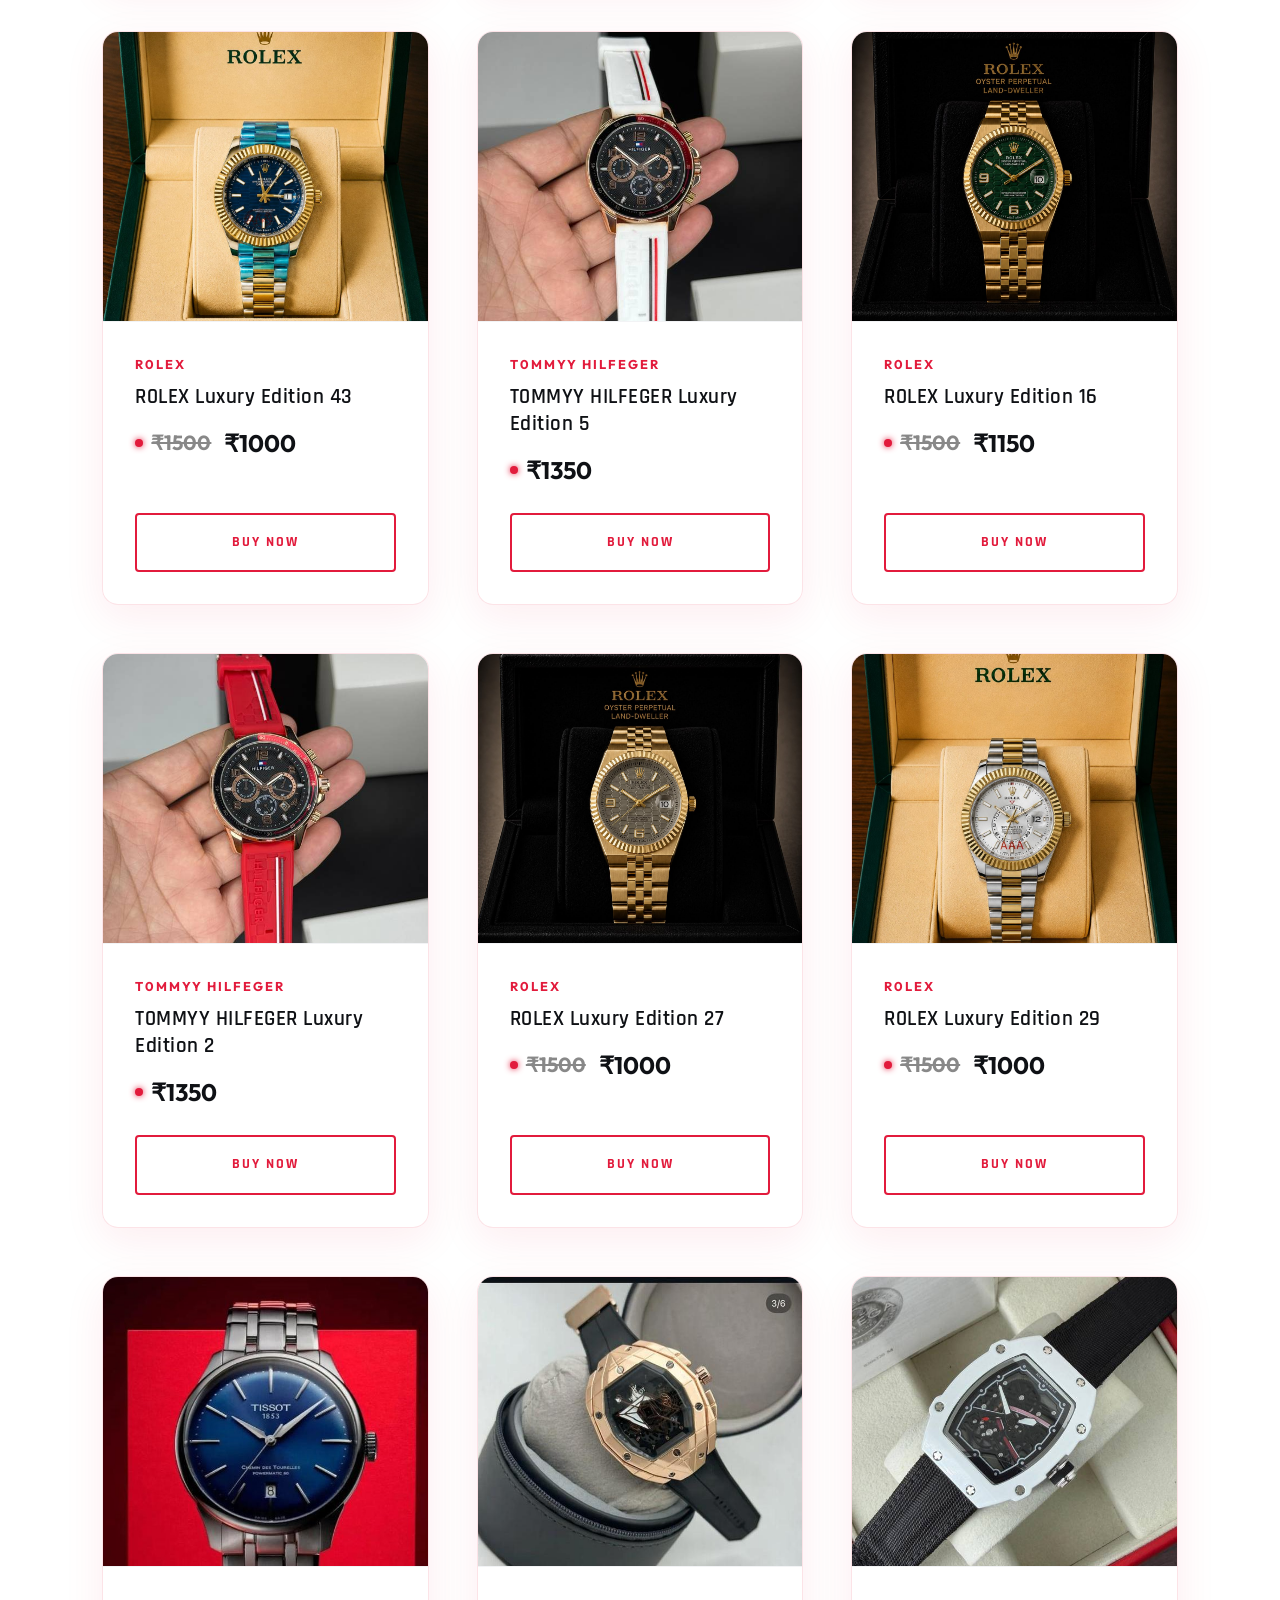
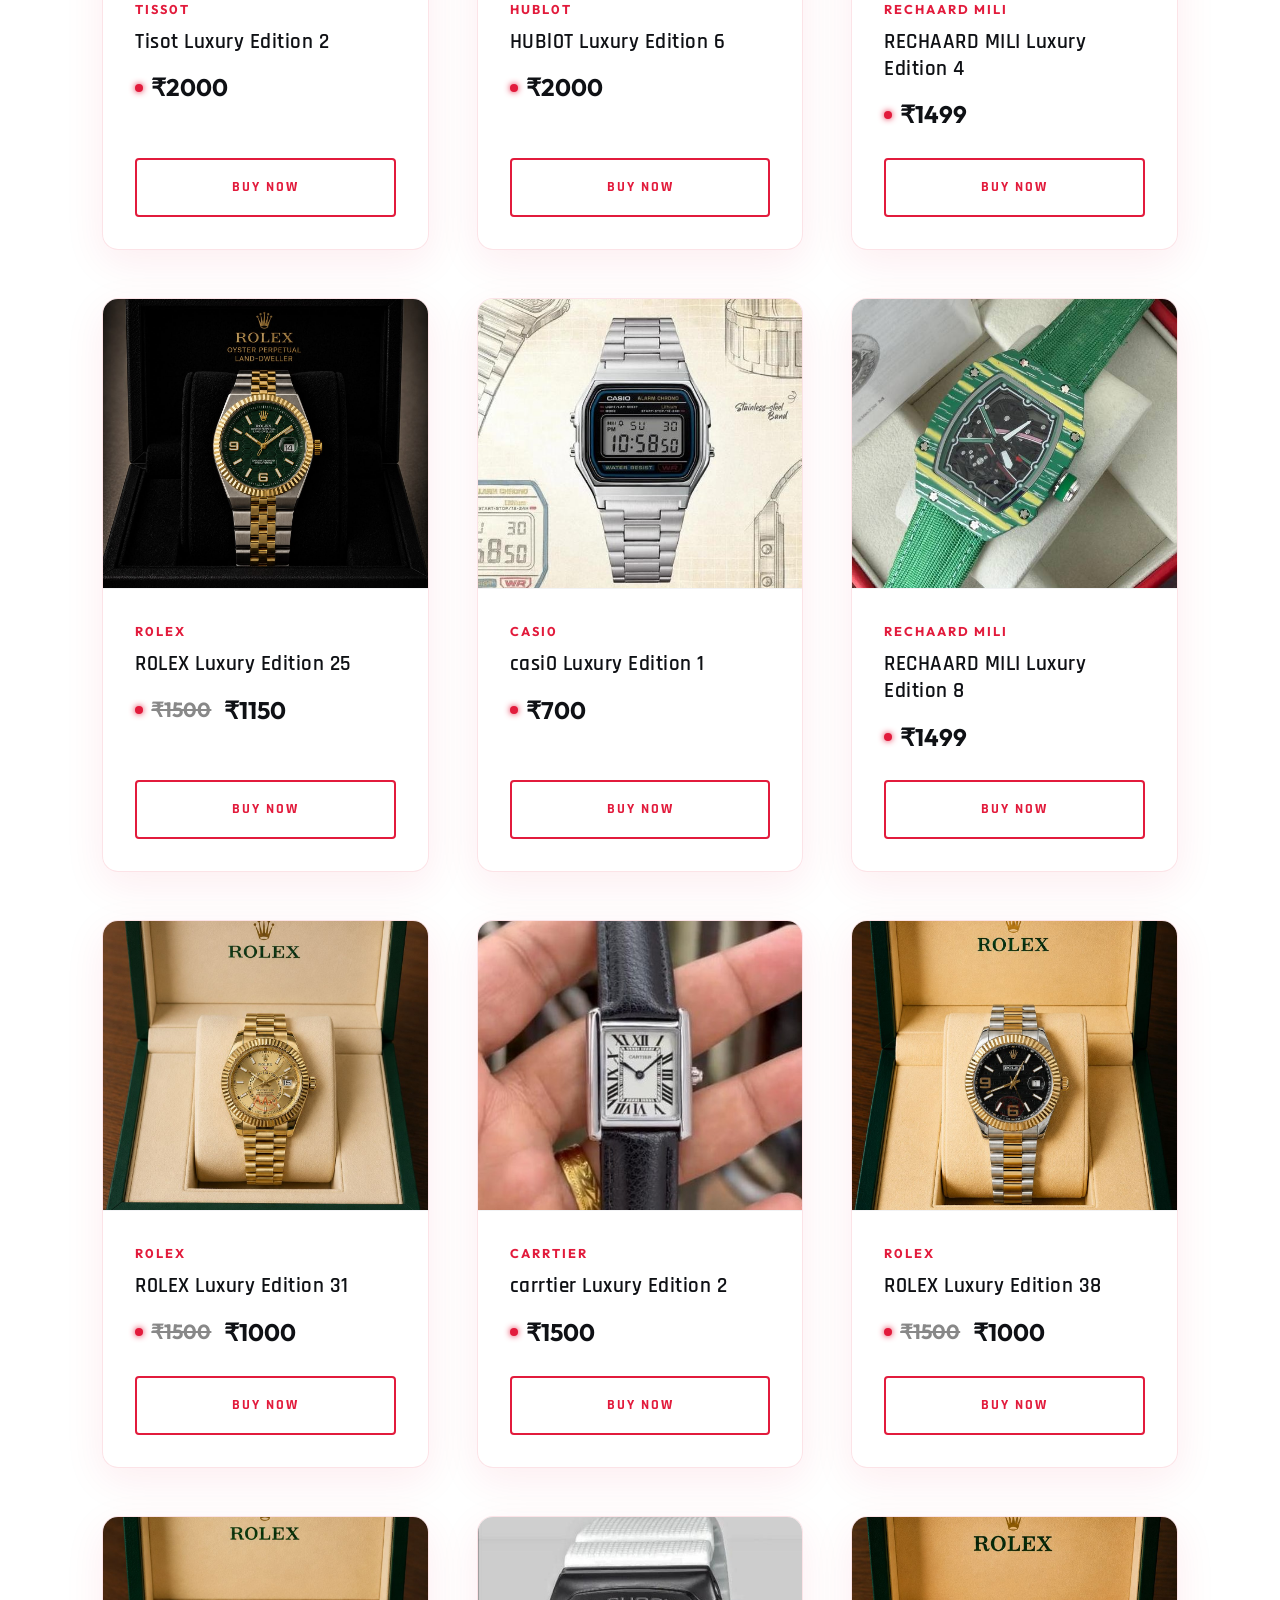
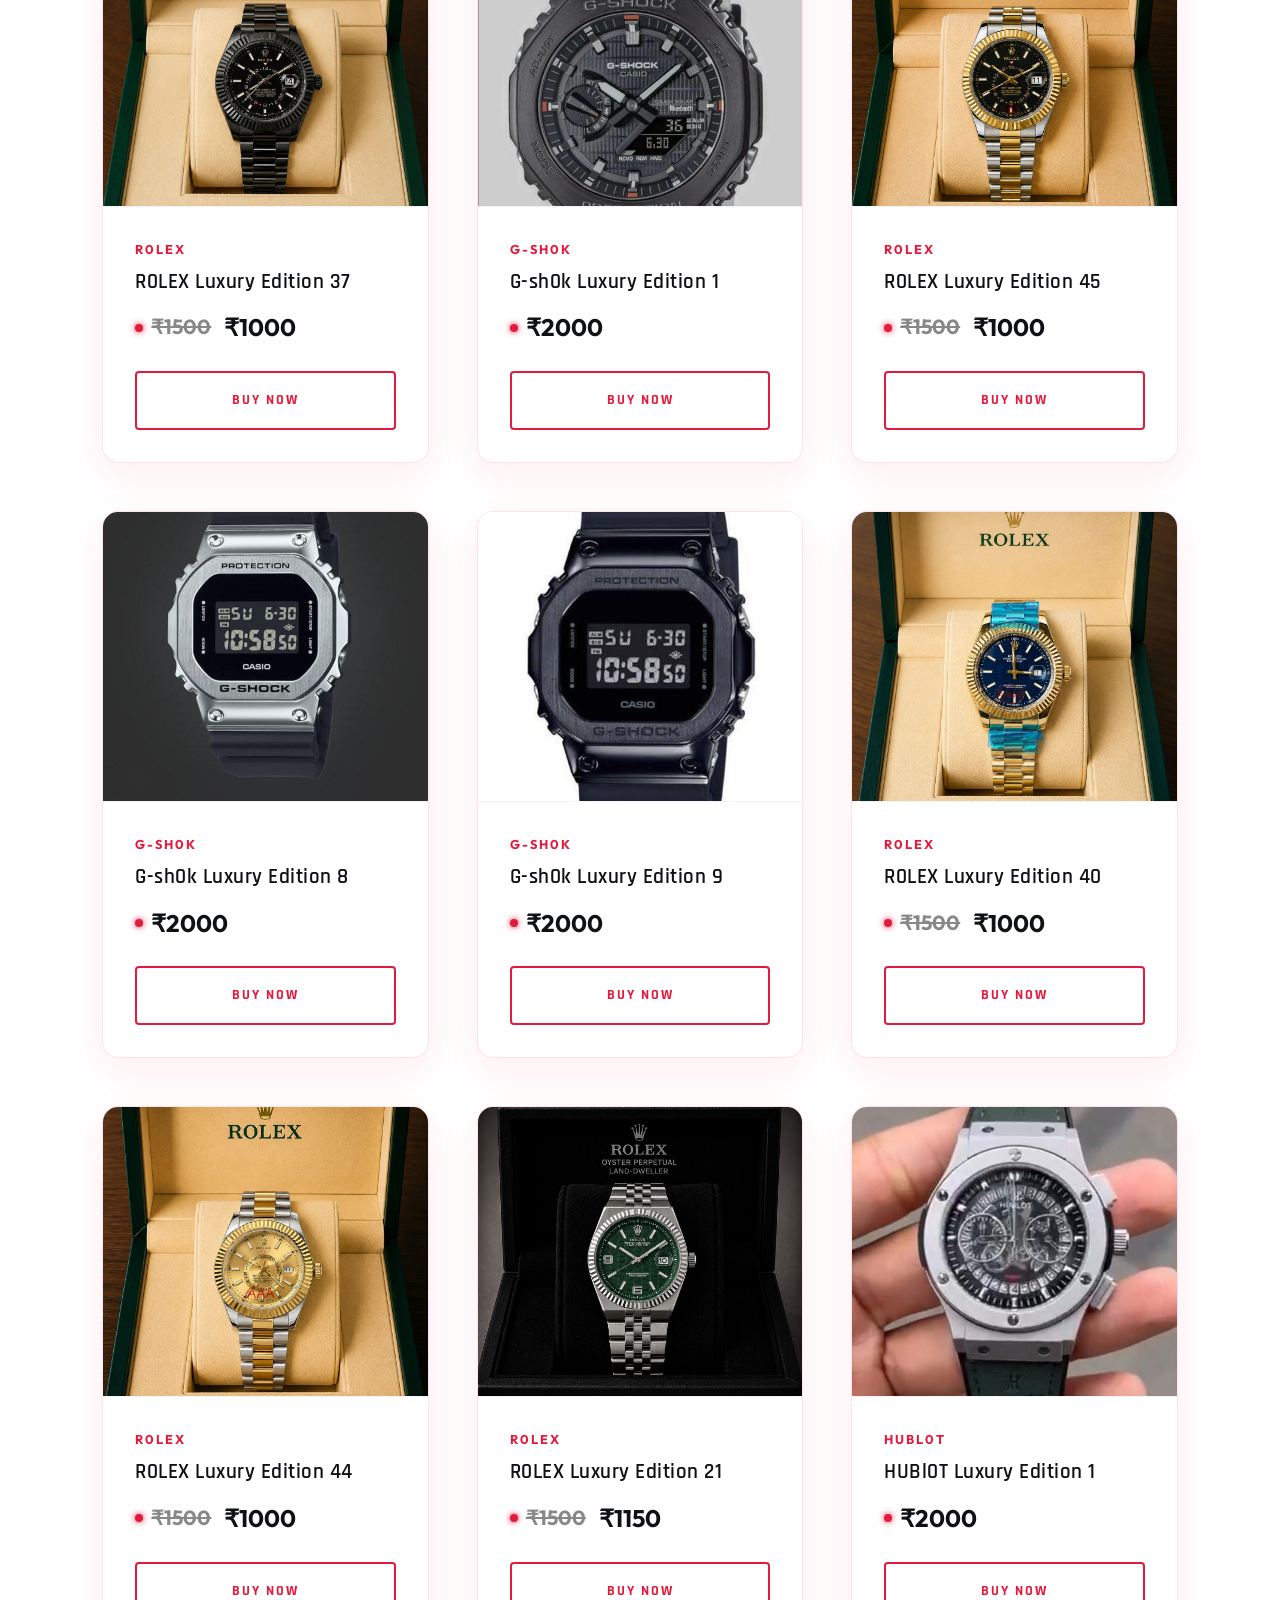
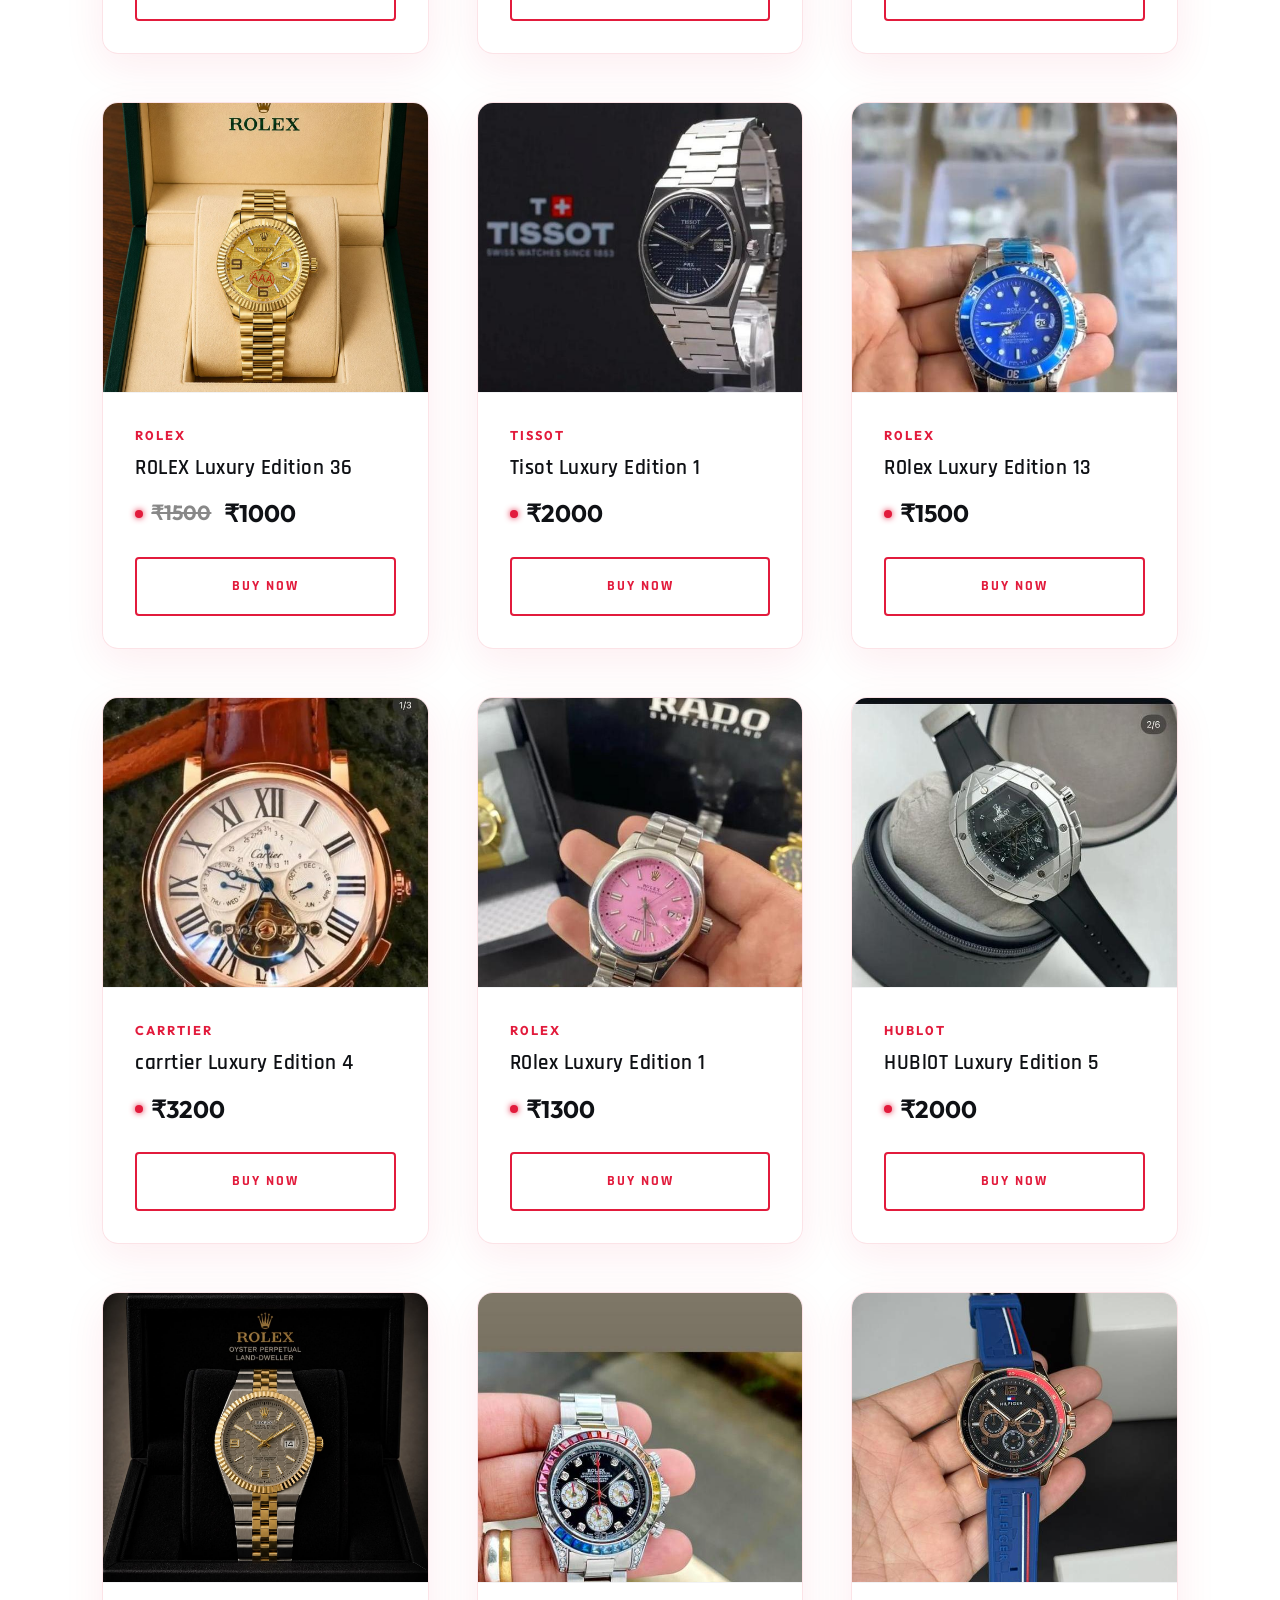
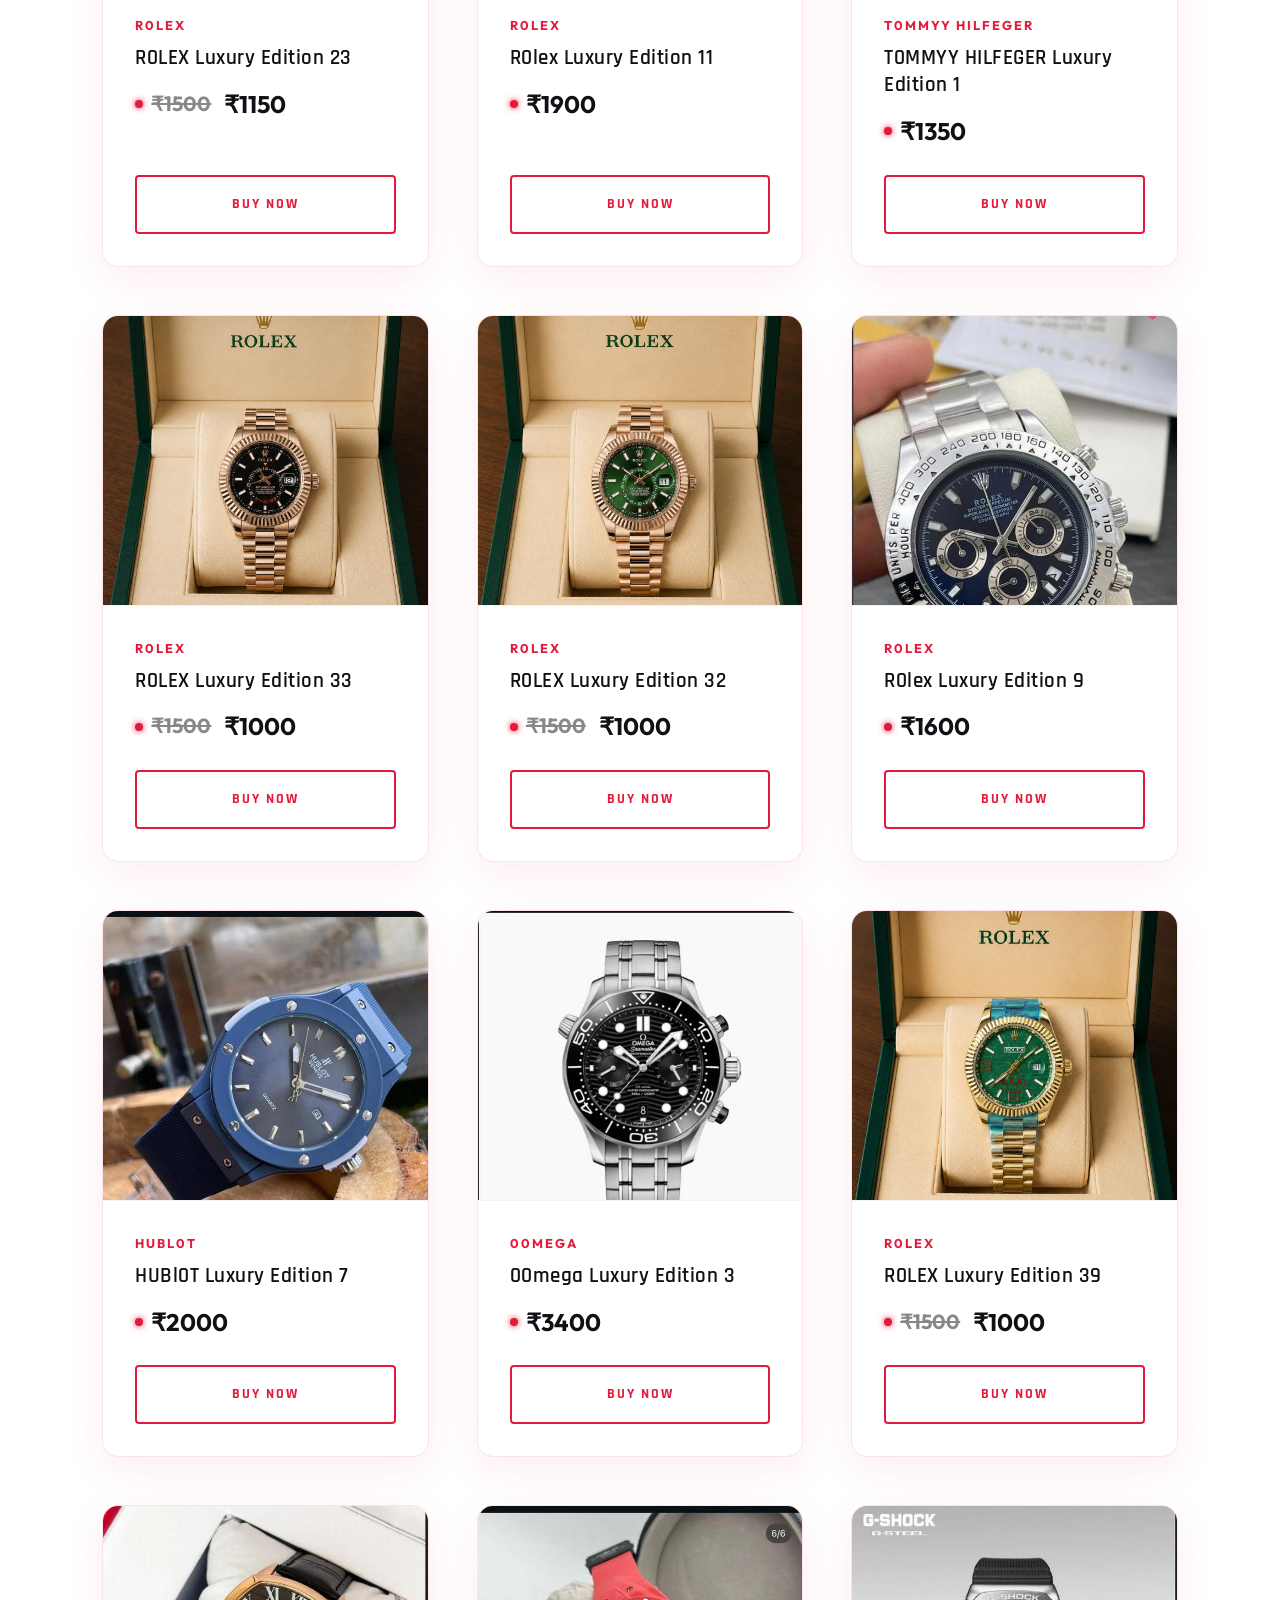
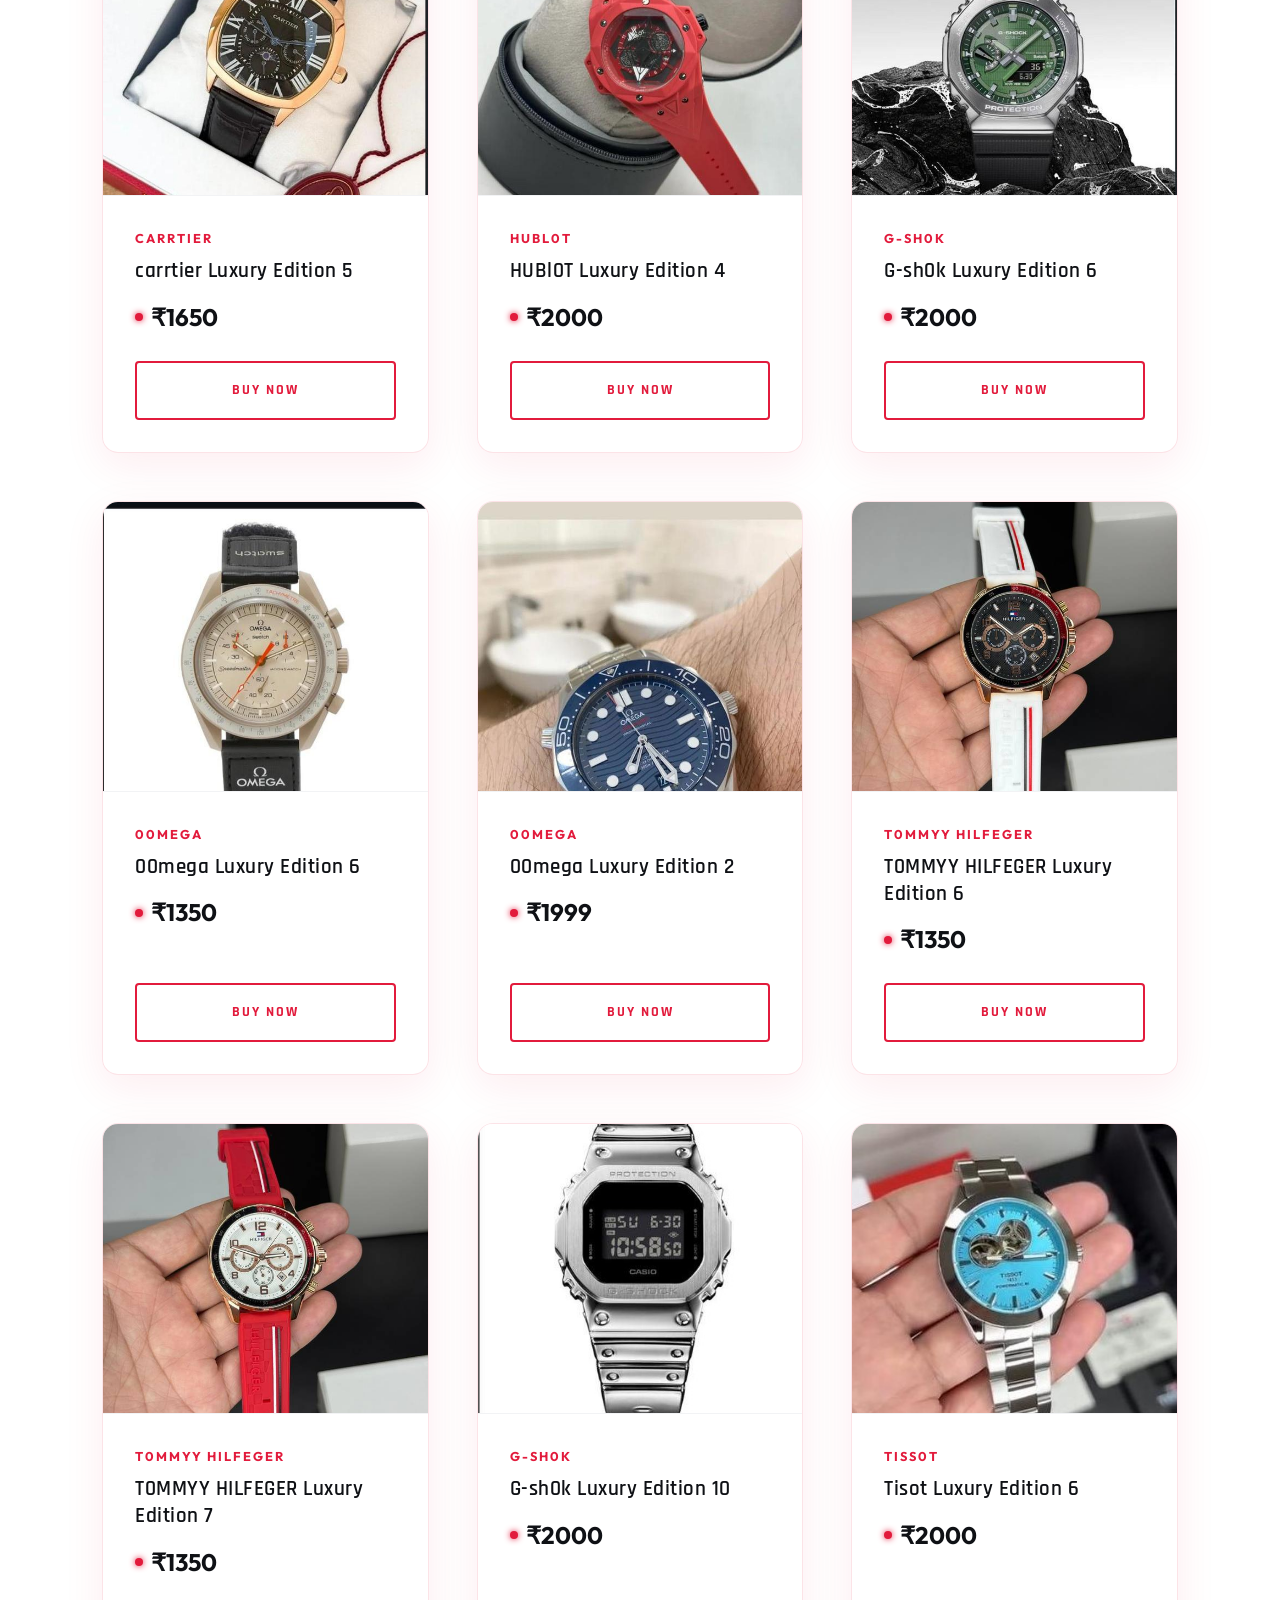
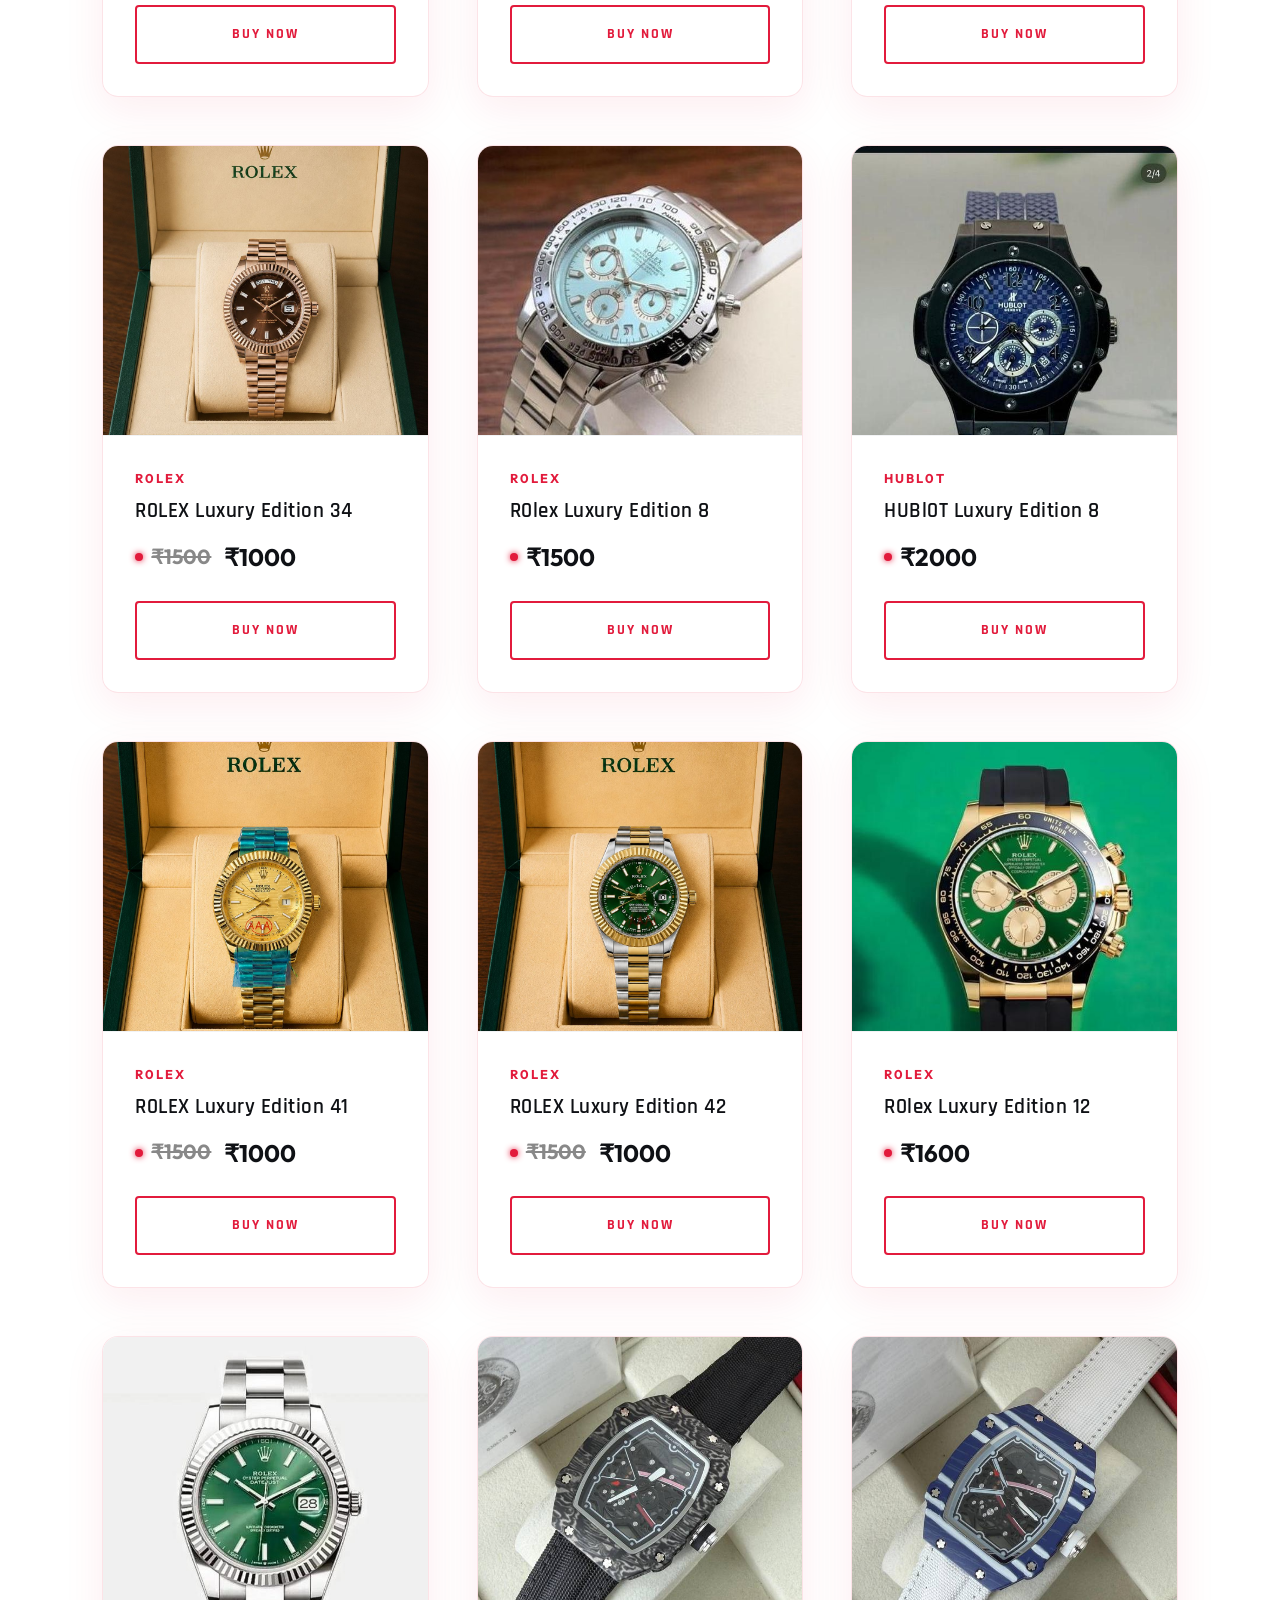
==== commit 425d9713: "updated site" ====
--- a/index.html
+++ b/index.html
@@ -228,11 +228,11 @@
         </div>
     </section>
     
-    <section id="perfumesHero" class="sunglasses-hero-banner" style="display: none;">
-    <div class="sunglasses-hero-content">
-        <h1>MP PERFUMES</h1>
+    <!-- <section id="perfumesHero" class="sunglasses-herobanner-" style="display: none;"> -->
+    <!-- <div class="sunglasses-hero-content"> -->
+        <!-- <h1>MP PERFUMES</h1>
         <p>SIGNATURE SCENTS FOR THE DISCERNING</p>
-    </div>
+    </div> -->
 </section>
 
     <div class="container" id="products">
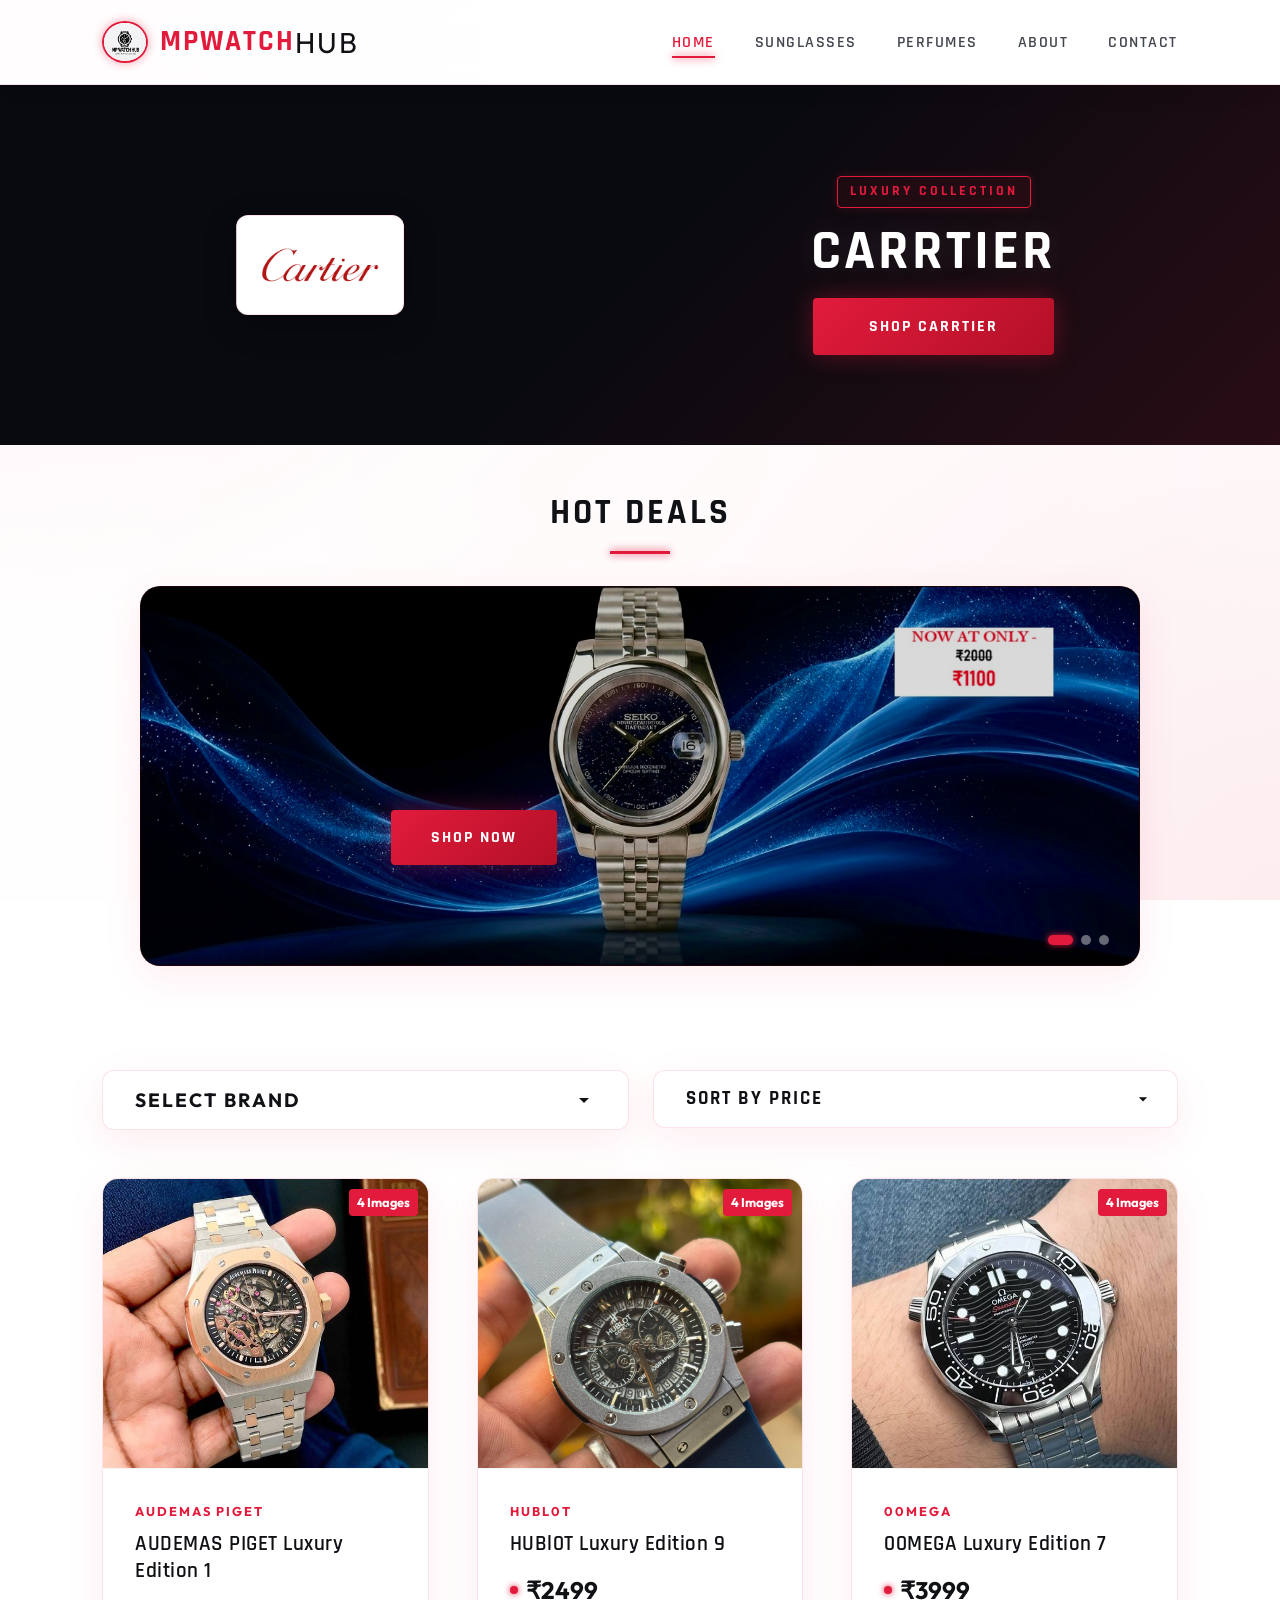
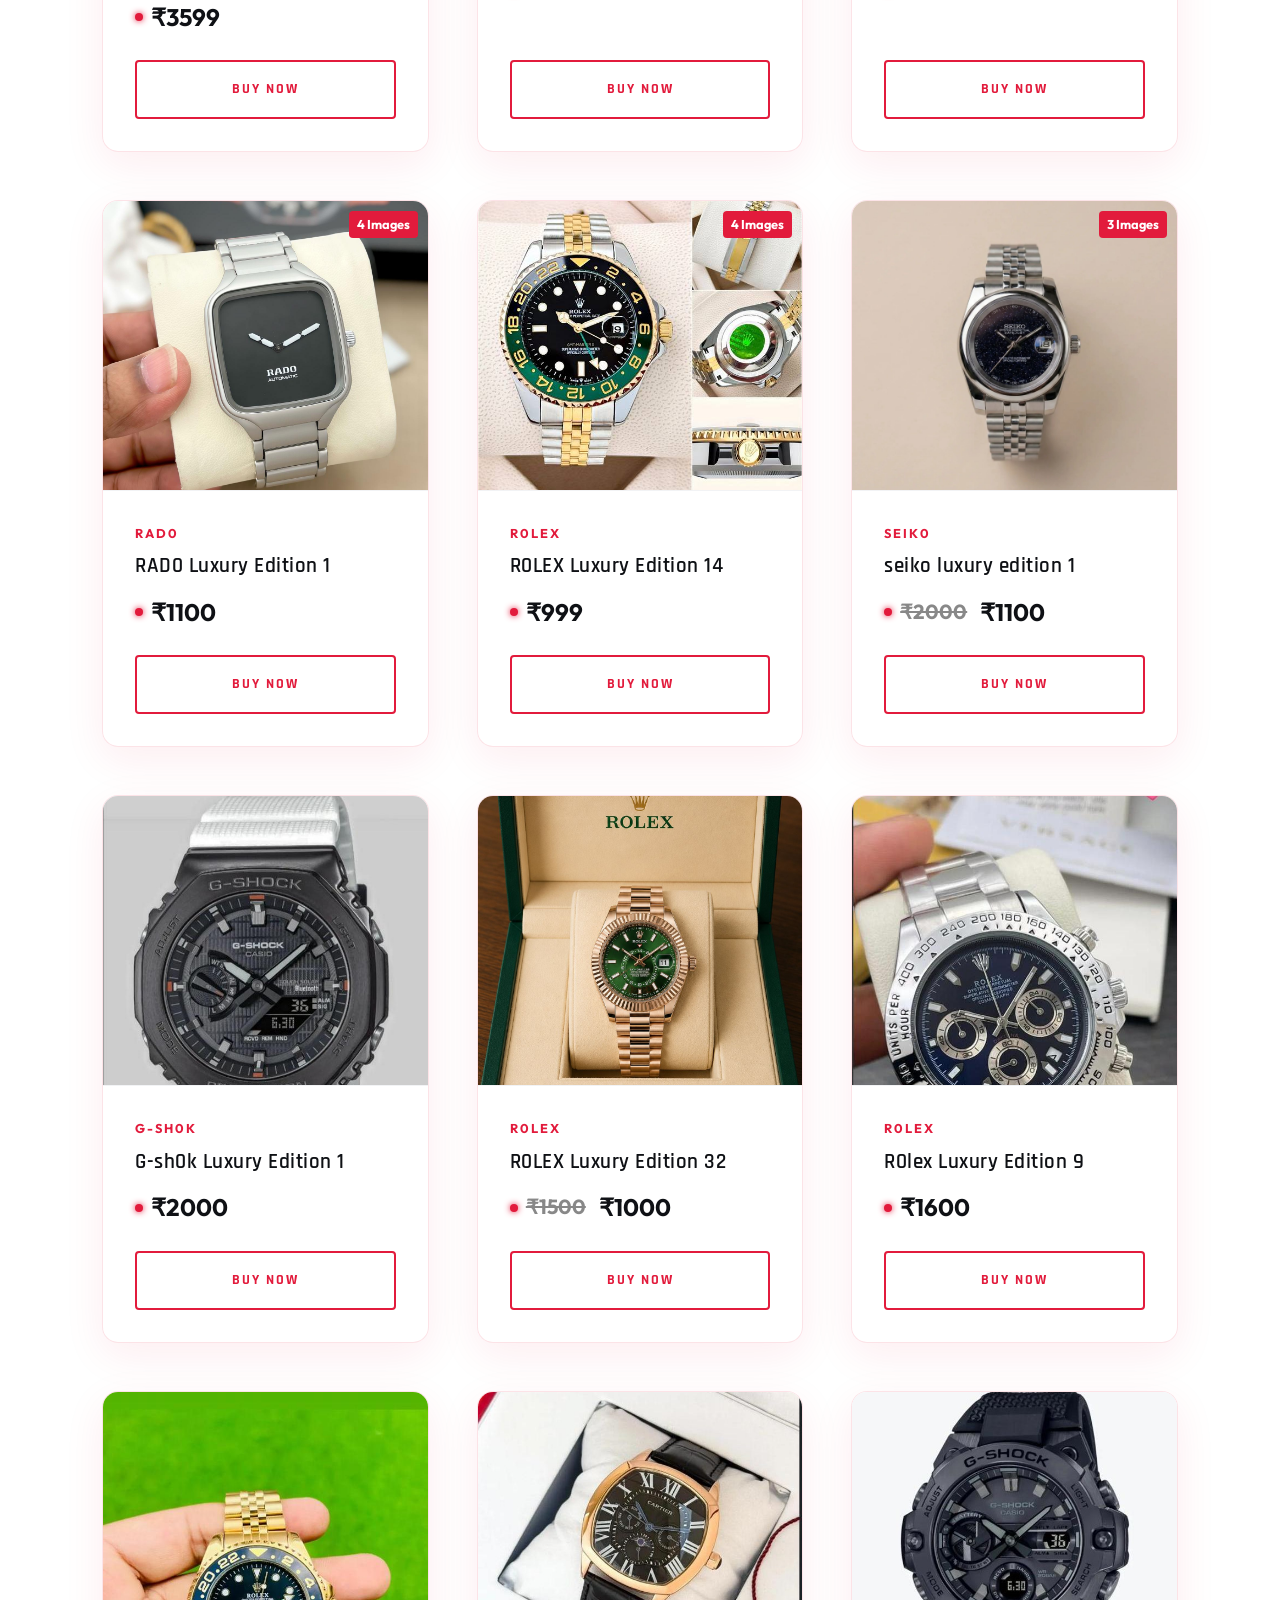
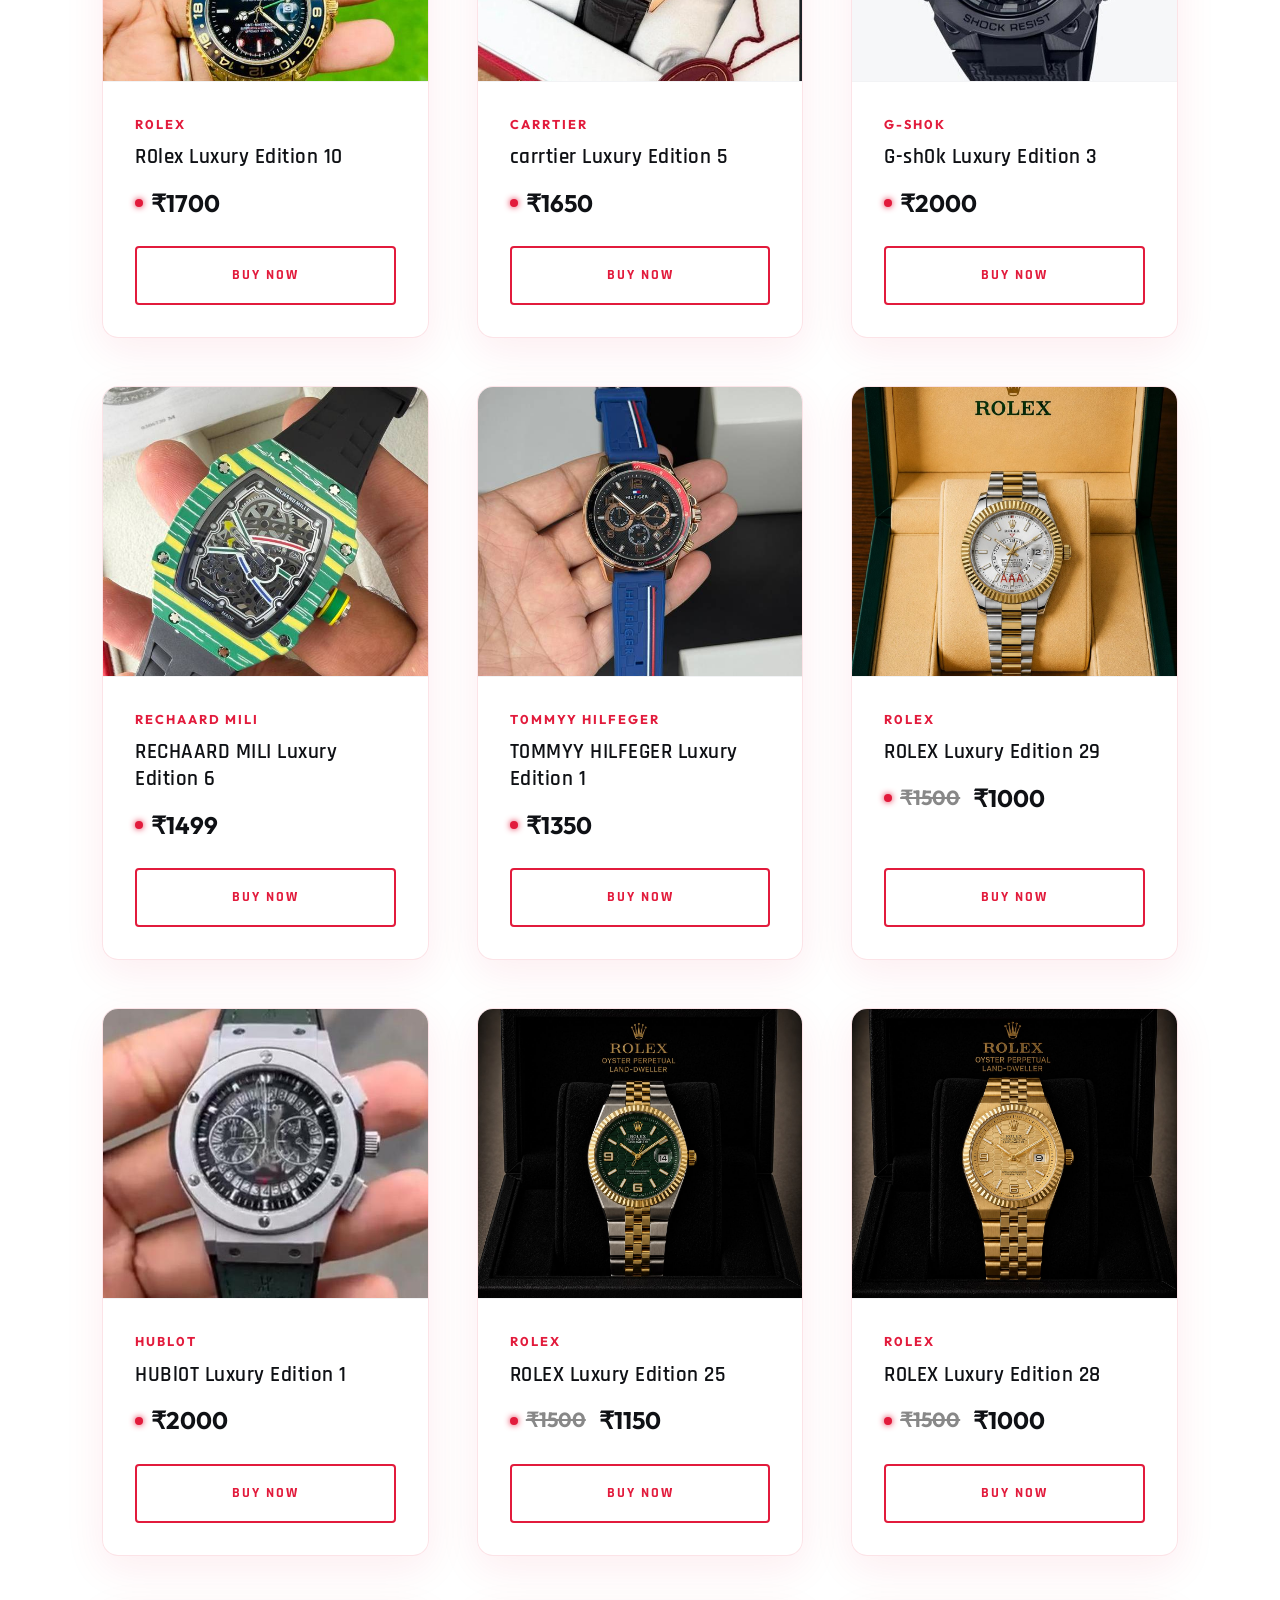
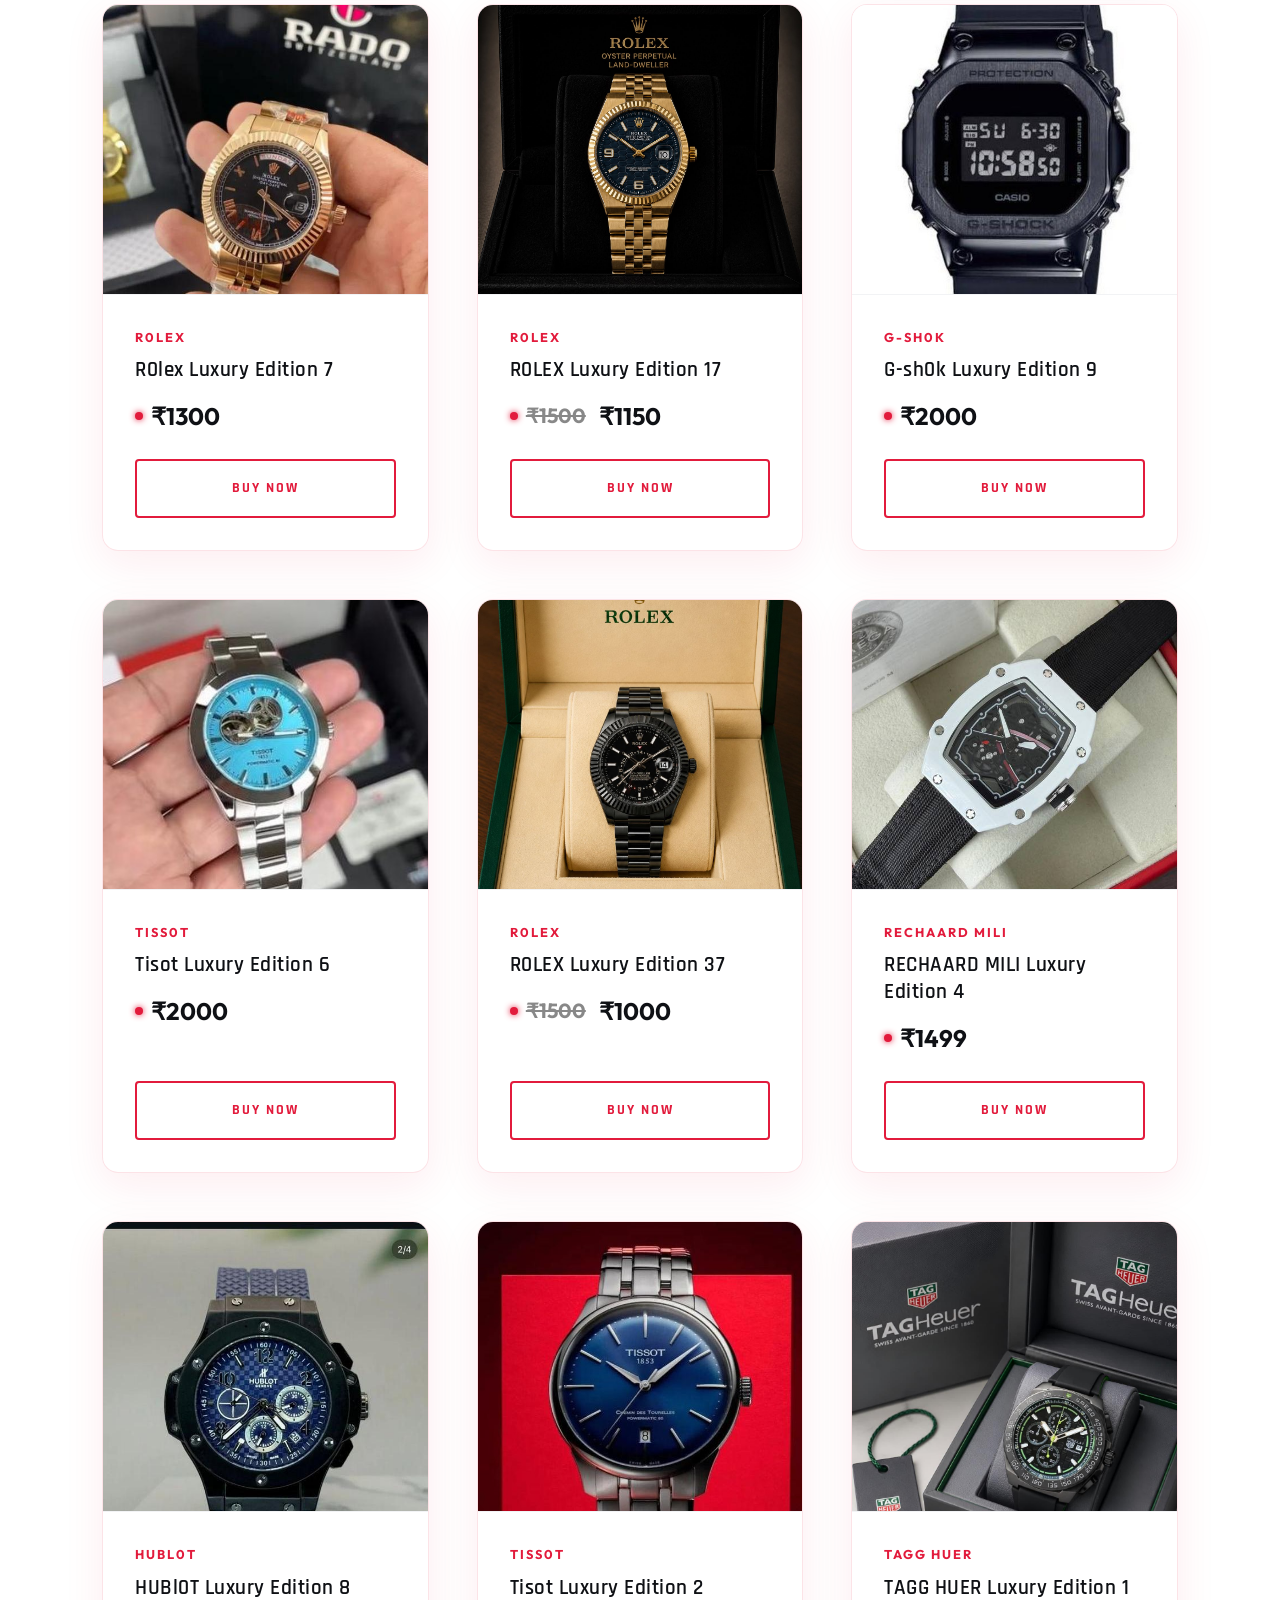
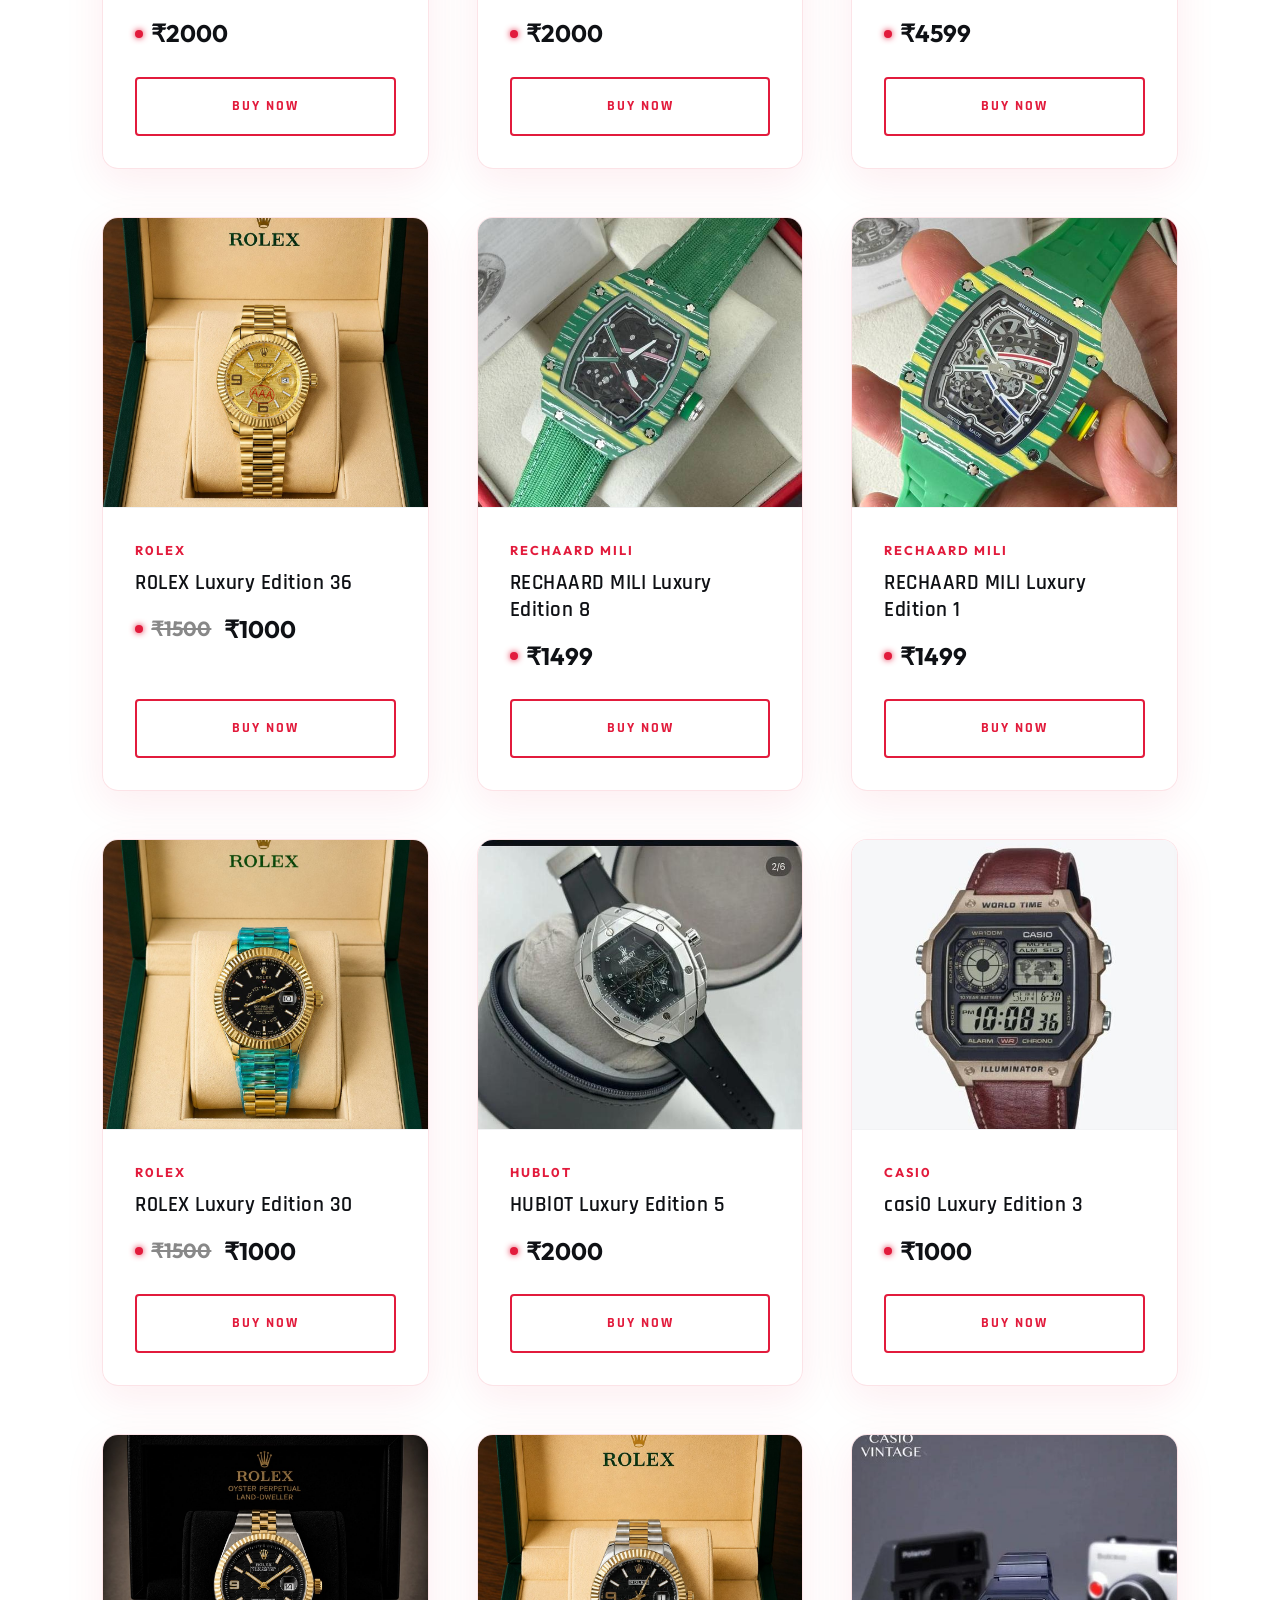
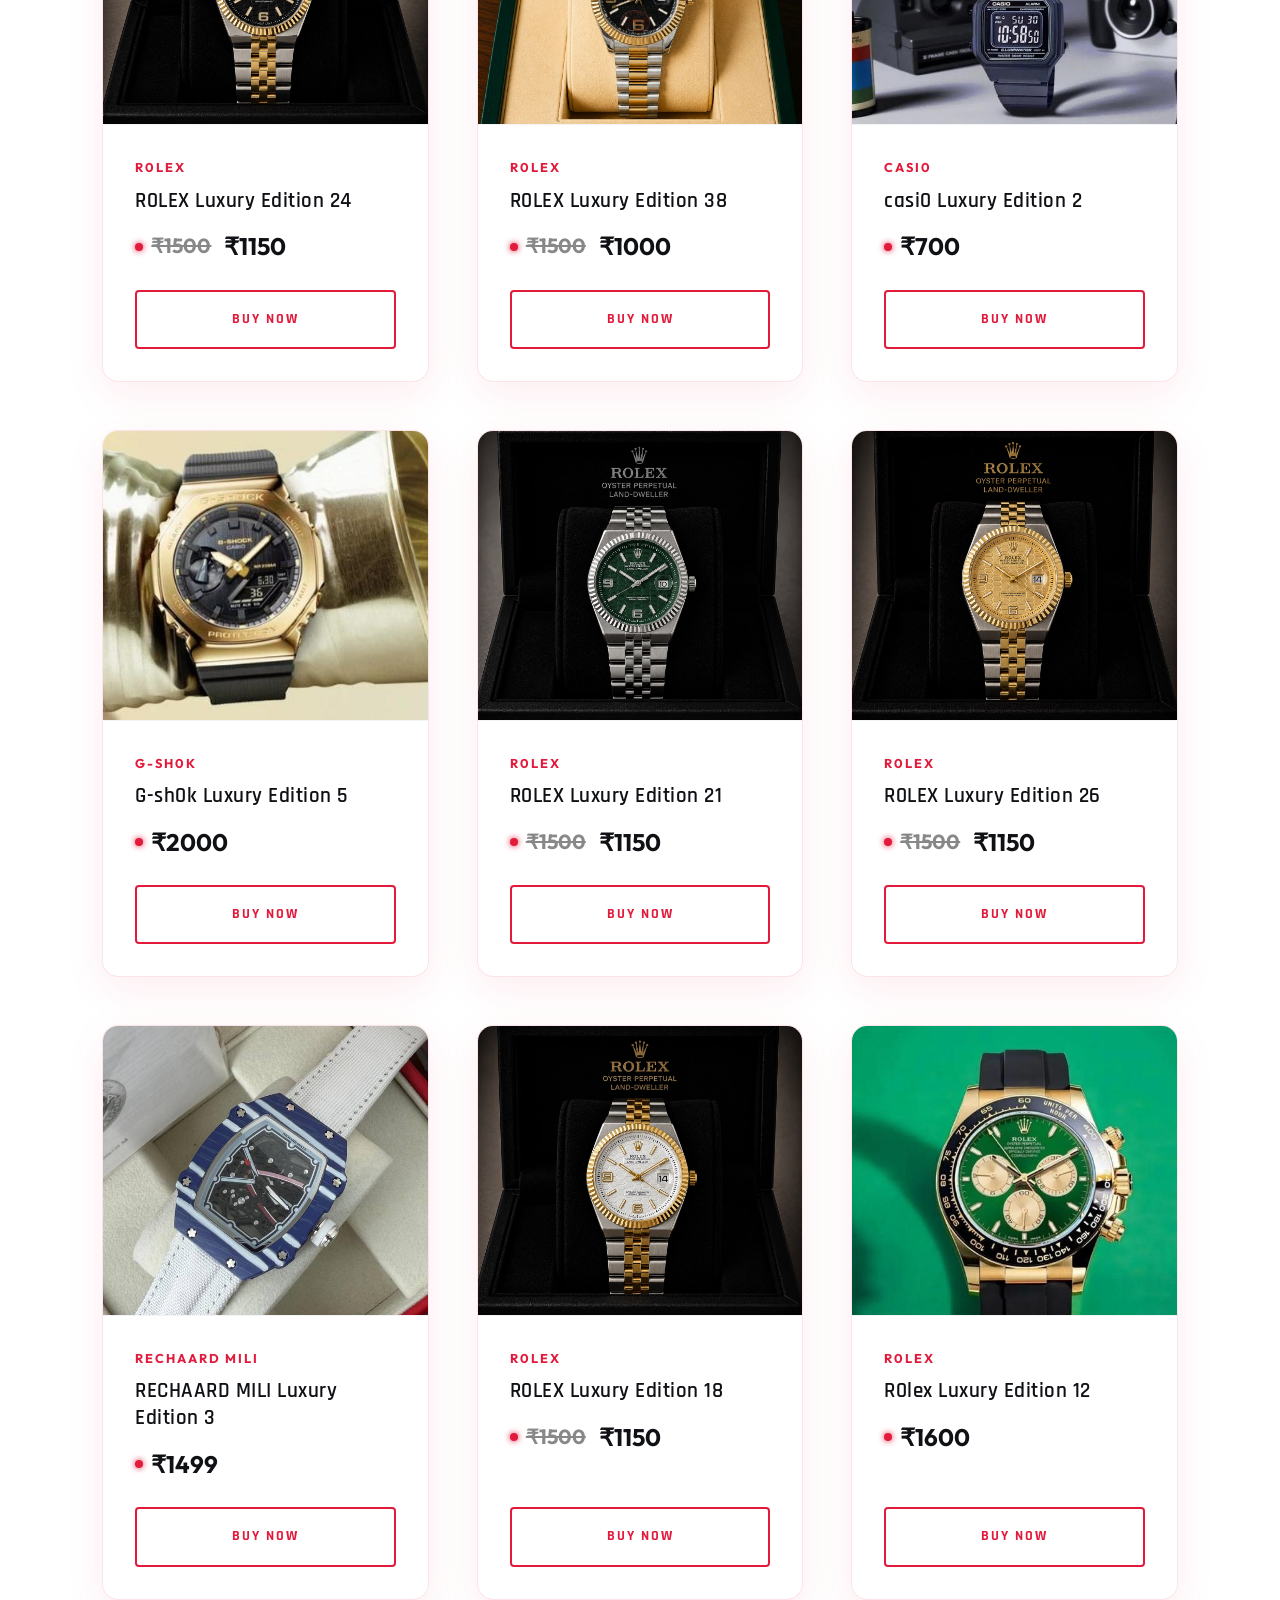
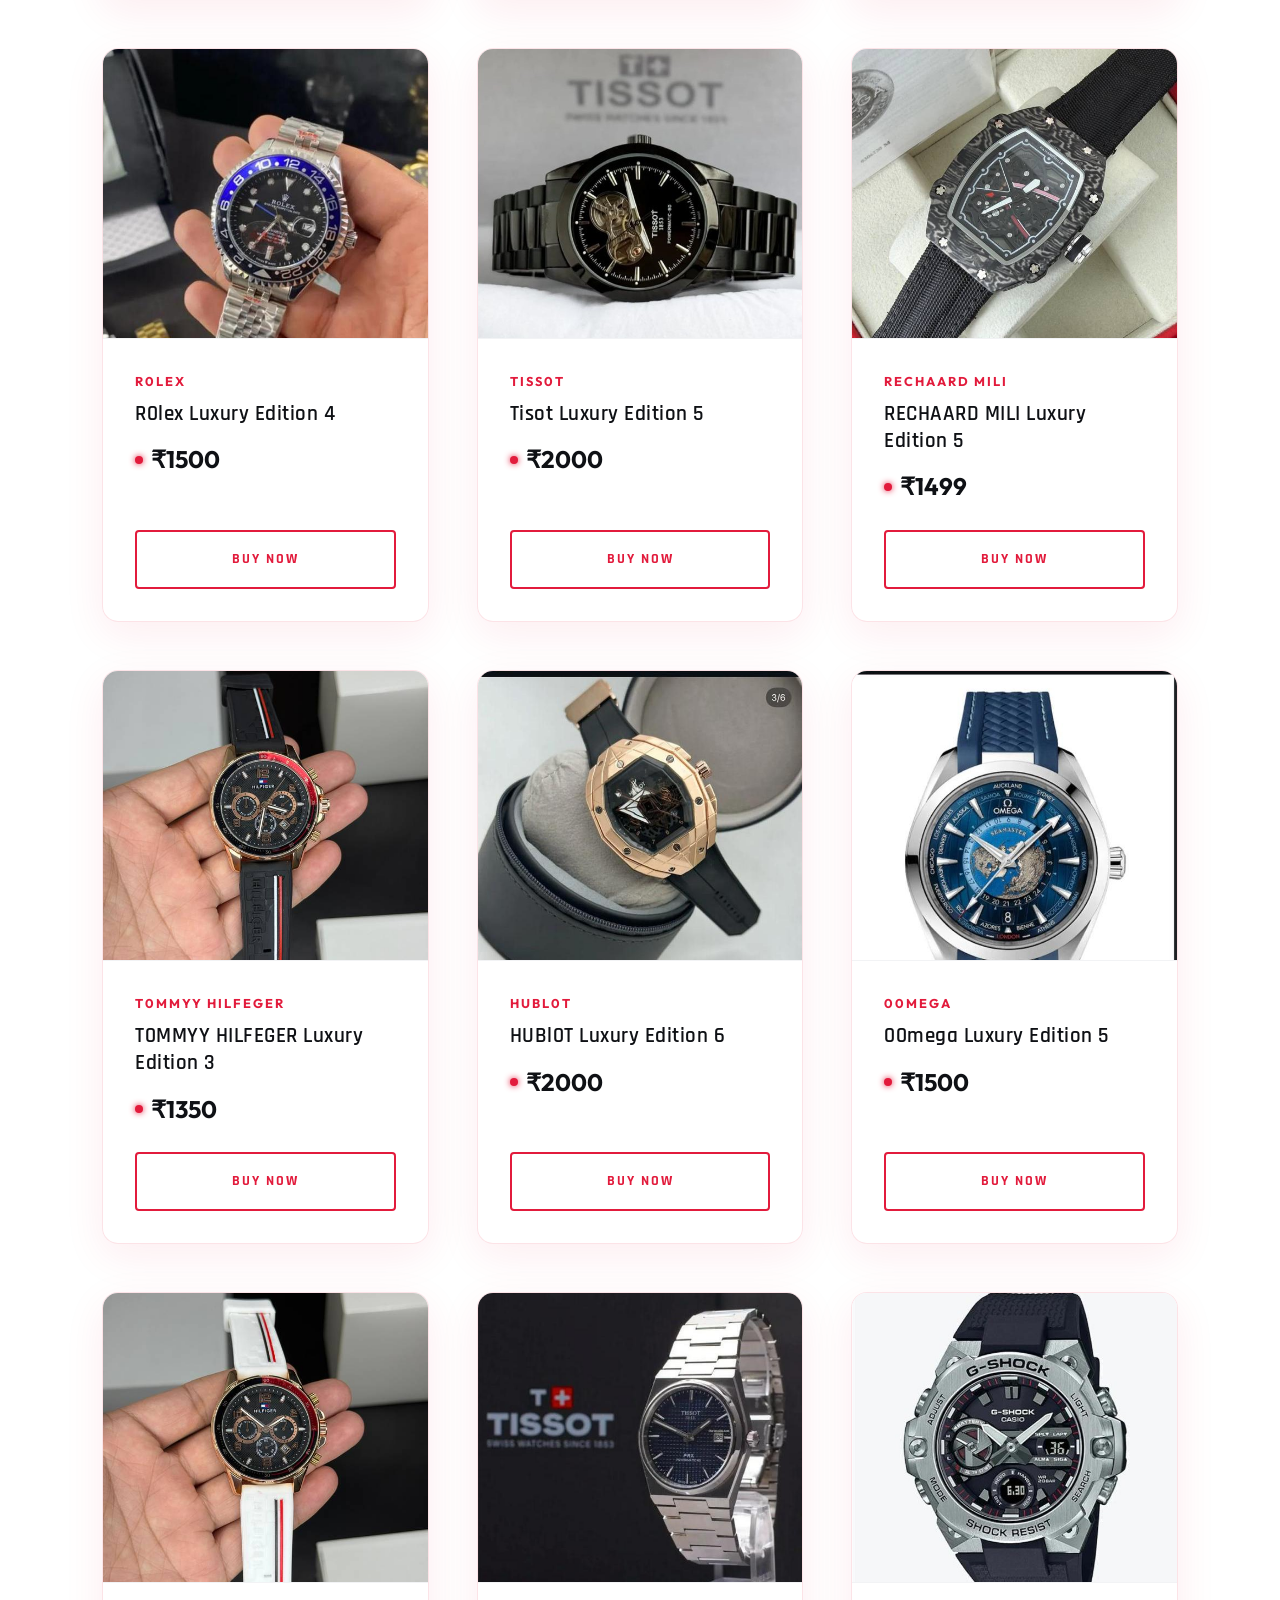
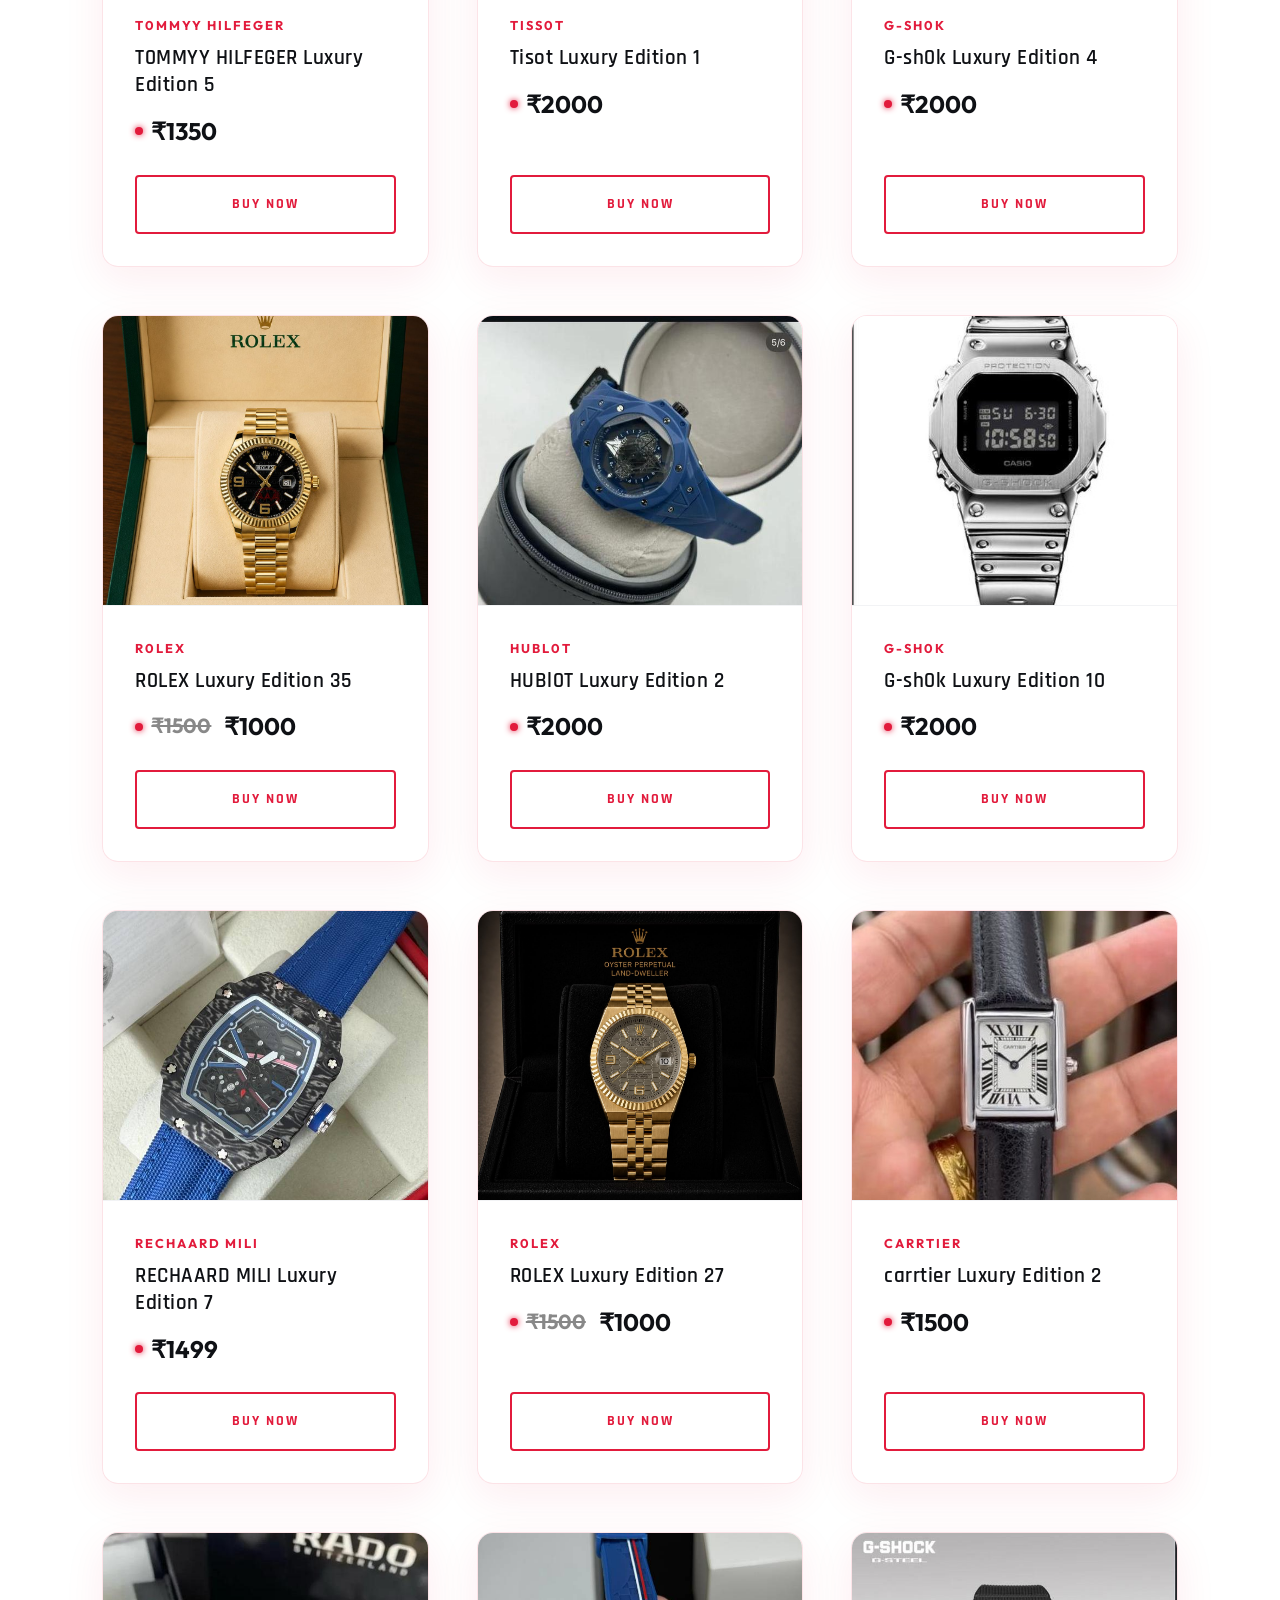
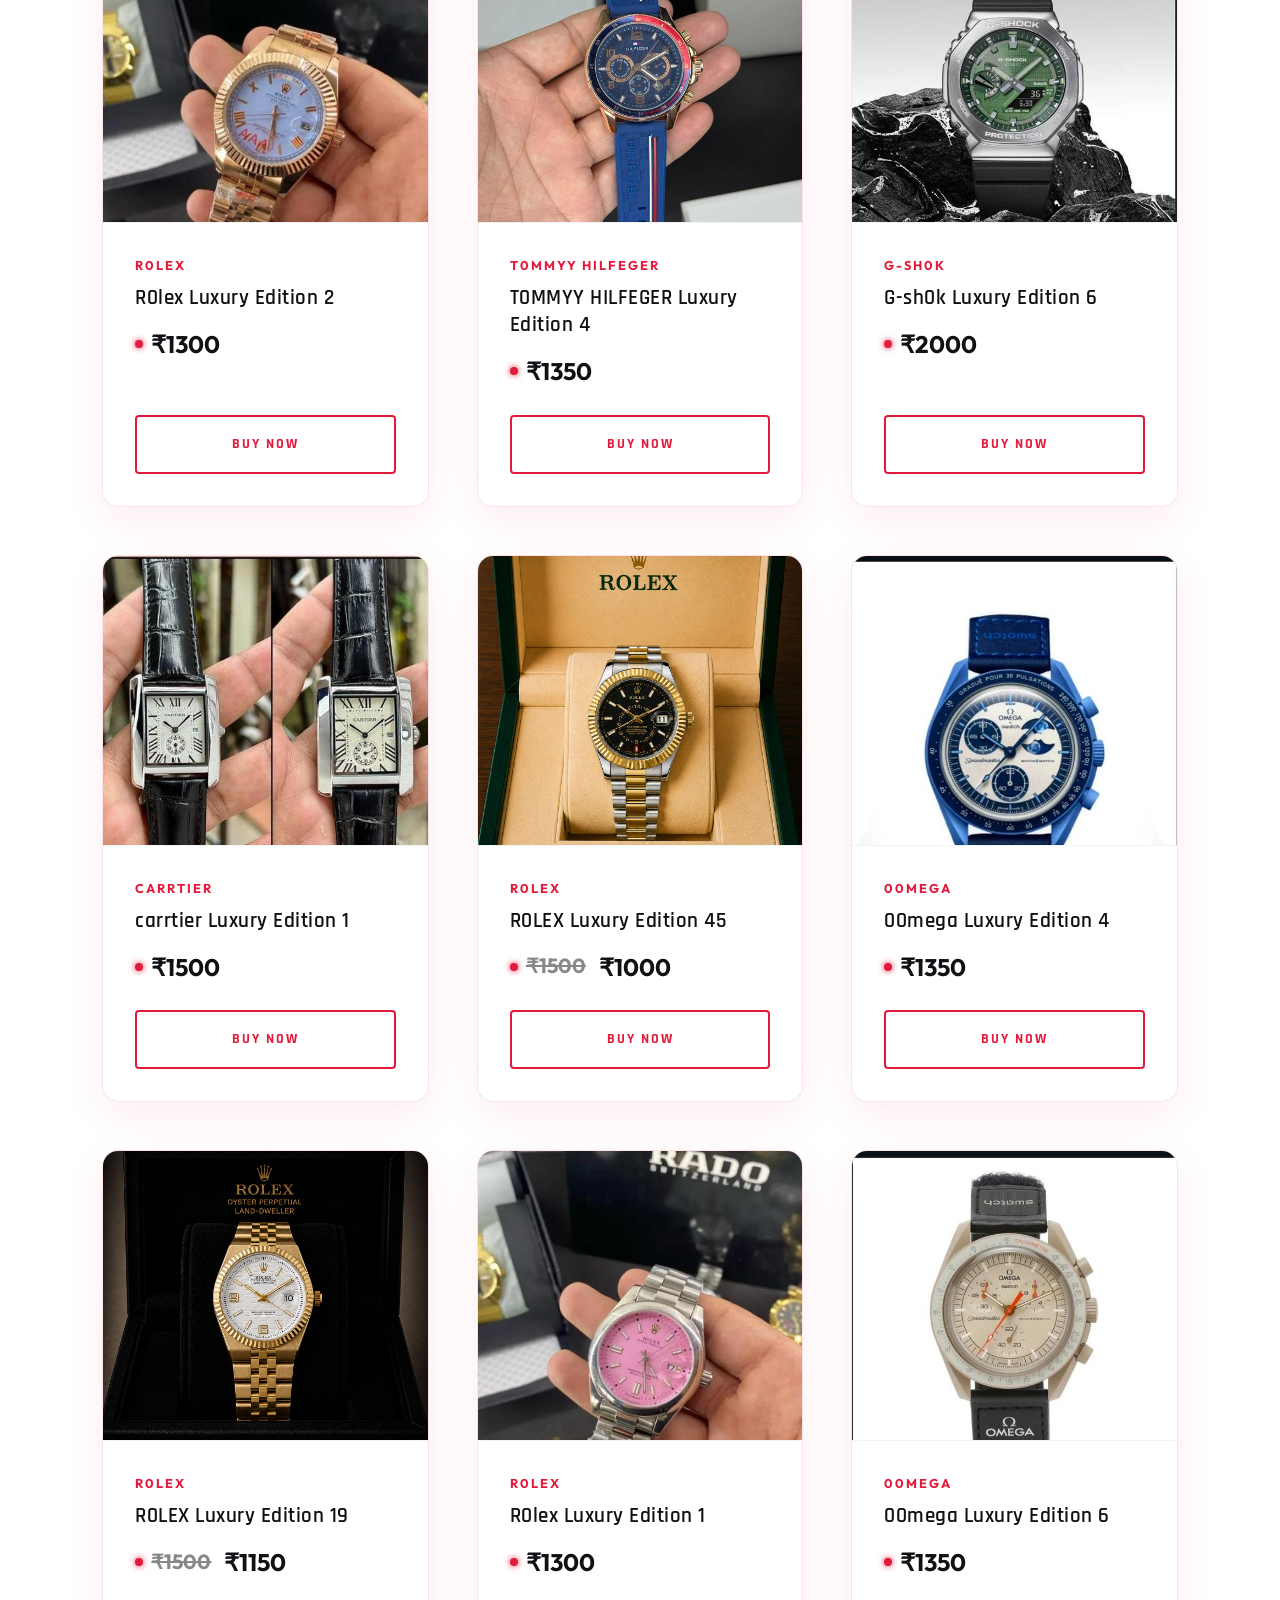
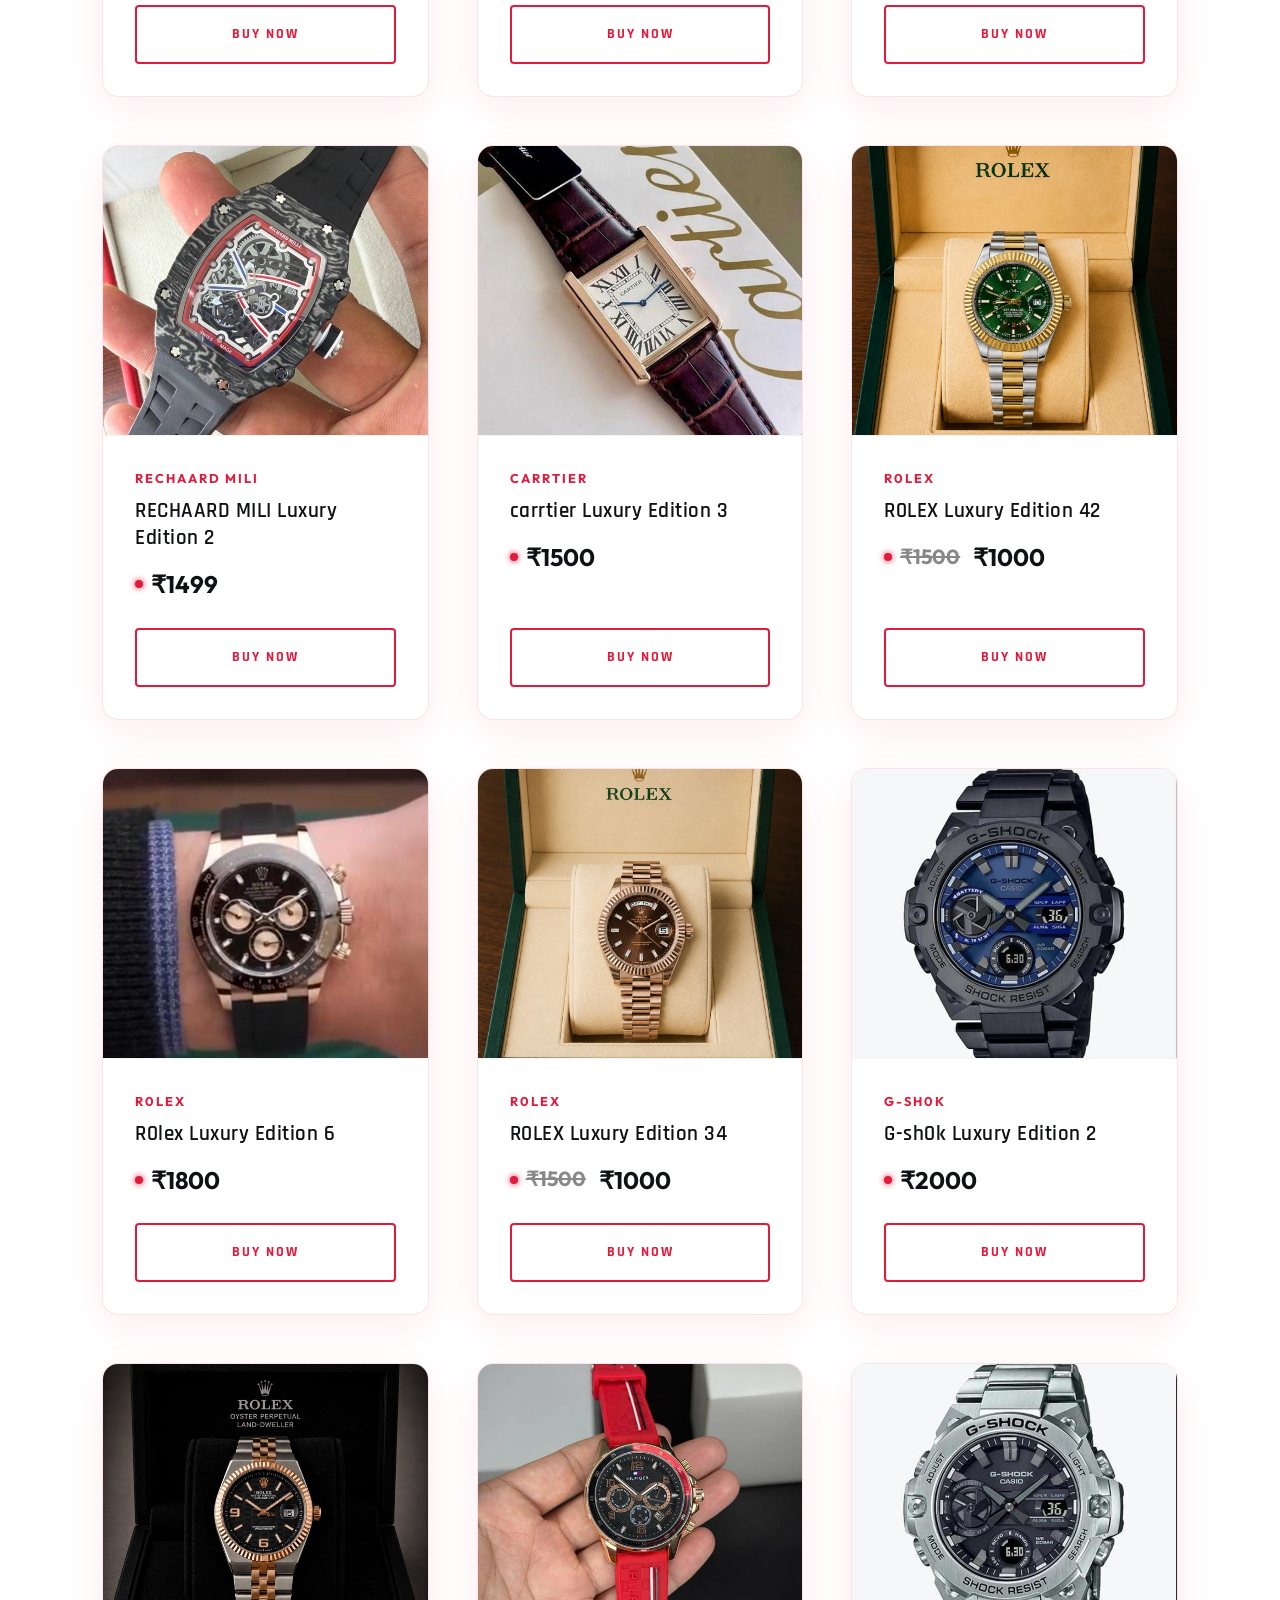
==== commit b0e473eb: "updated site" ====
--- a/index.html
+++ b/index.html
@@ -260,6 +260,7 @@
                         <label class="filter-item"><input type="checkbox" class="brand-filter" value="TAGG HUER"> TAgg huer</label>
                         <label class="filter-item"><input type="checkbox" class="brand-filter" value="T0MMYY HILFEGER"> T0mmyy hilfeger</label>
                         <label class="filter-item"><input type="checkbox" class="brand-filter" value="SEIK0"> Seik0</label>
+                        <label class="filter-item"><input type="checkbox" class="brand-filter" value="PATEKH FILIP"> patekh filip</label>
                     </div>
                 </div>
             </div>
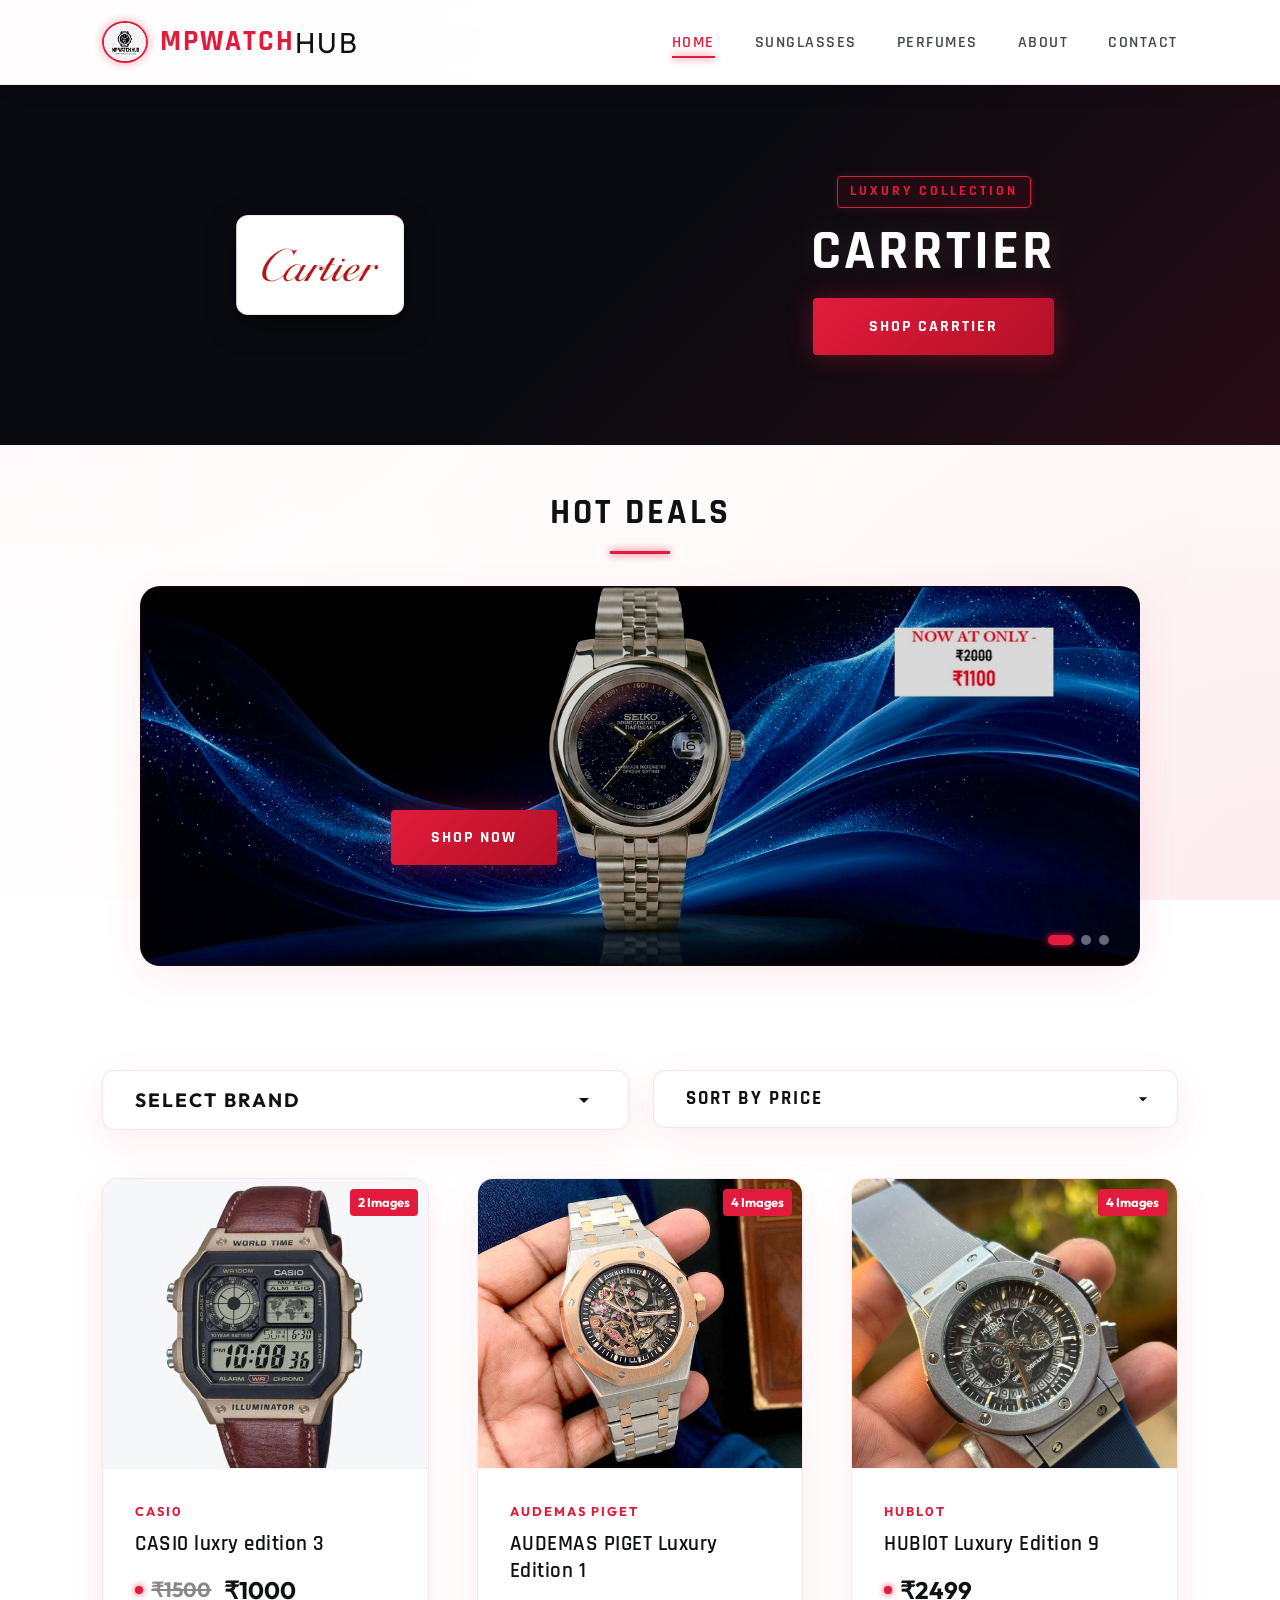
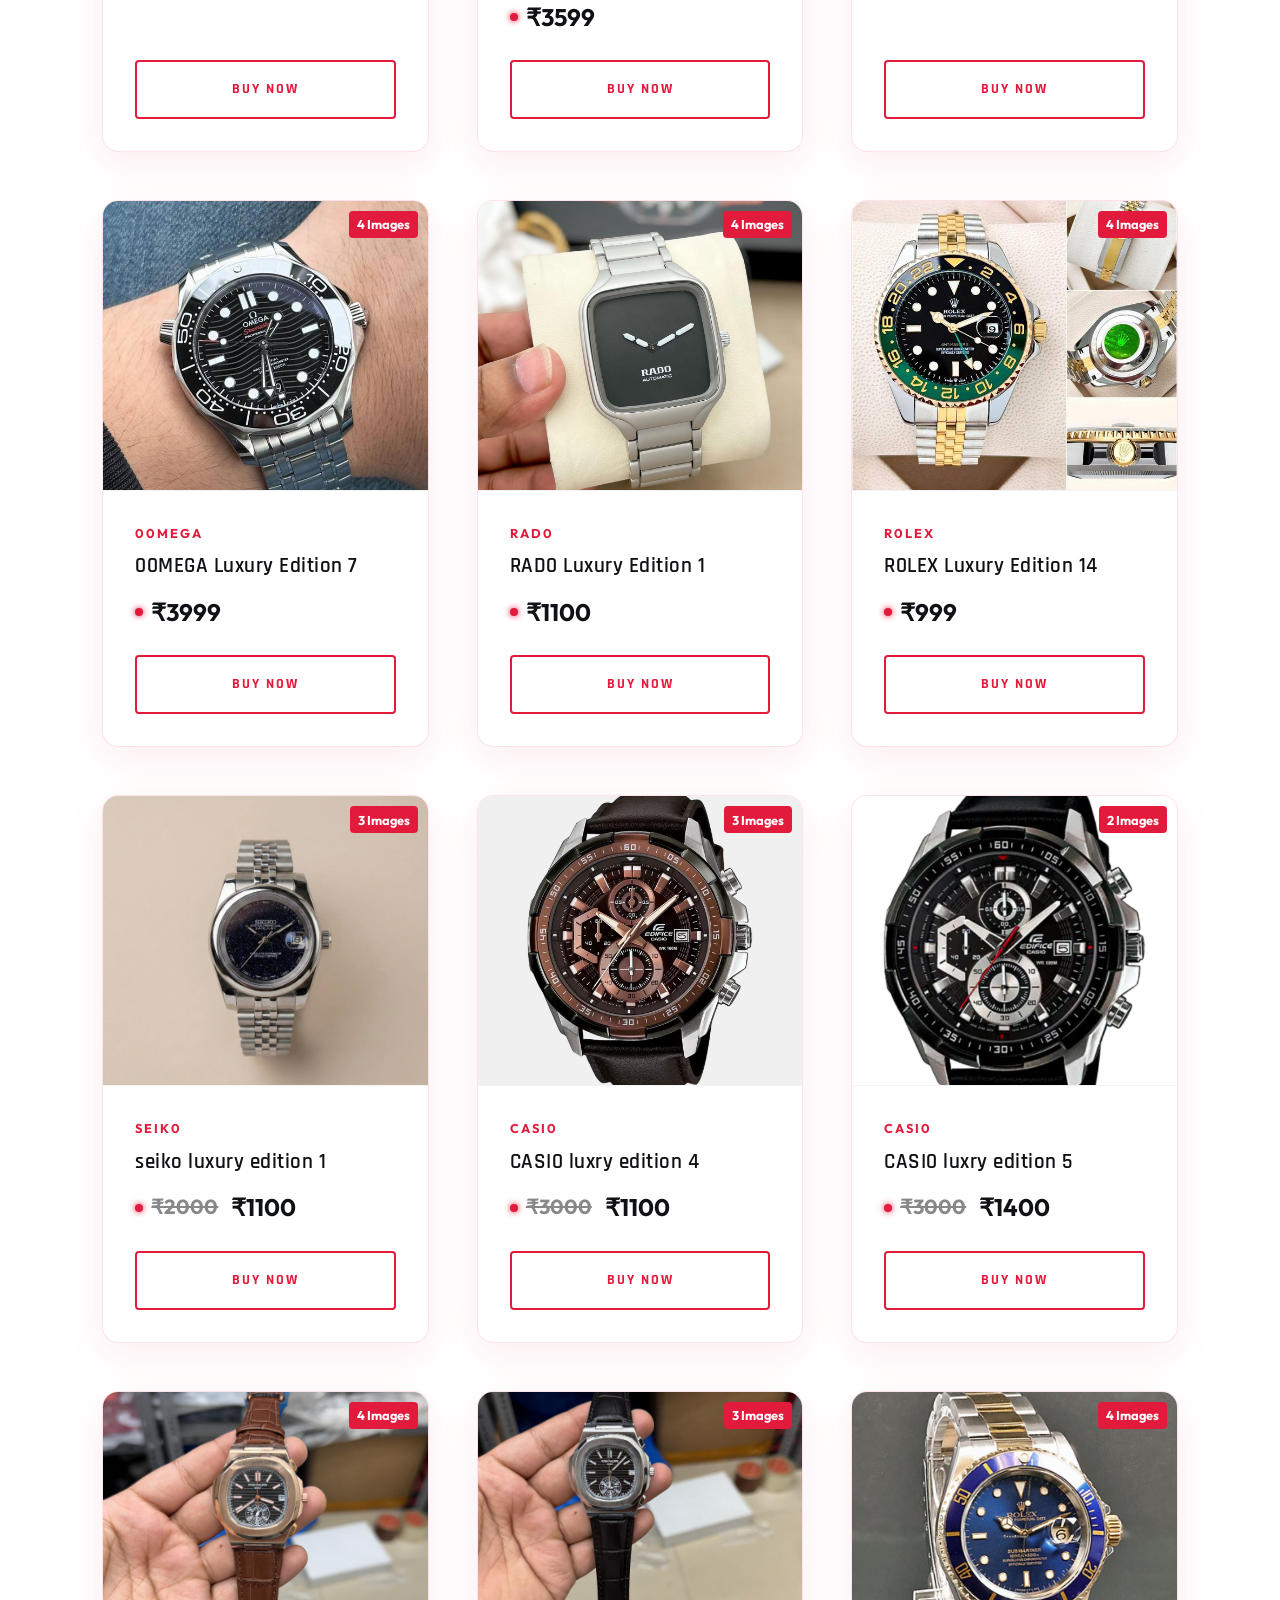
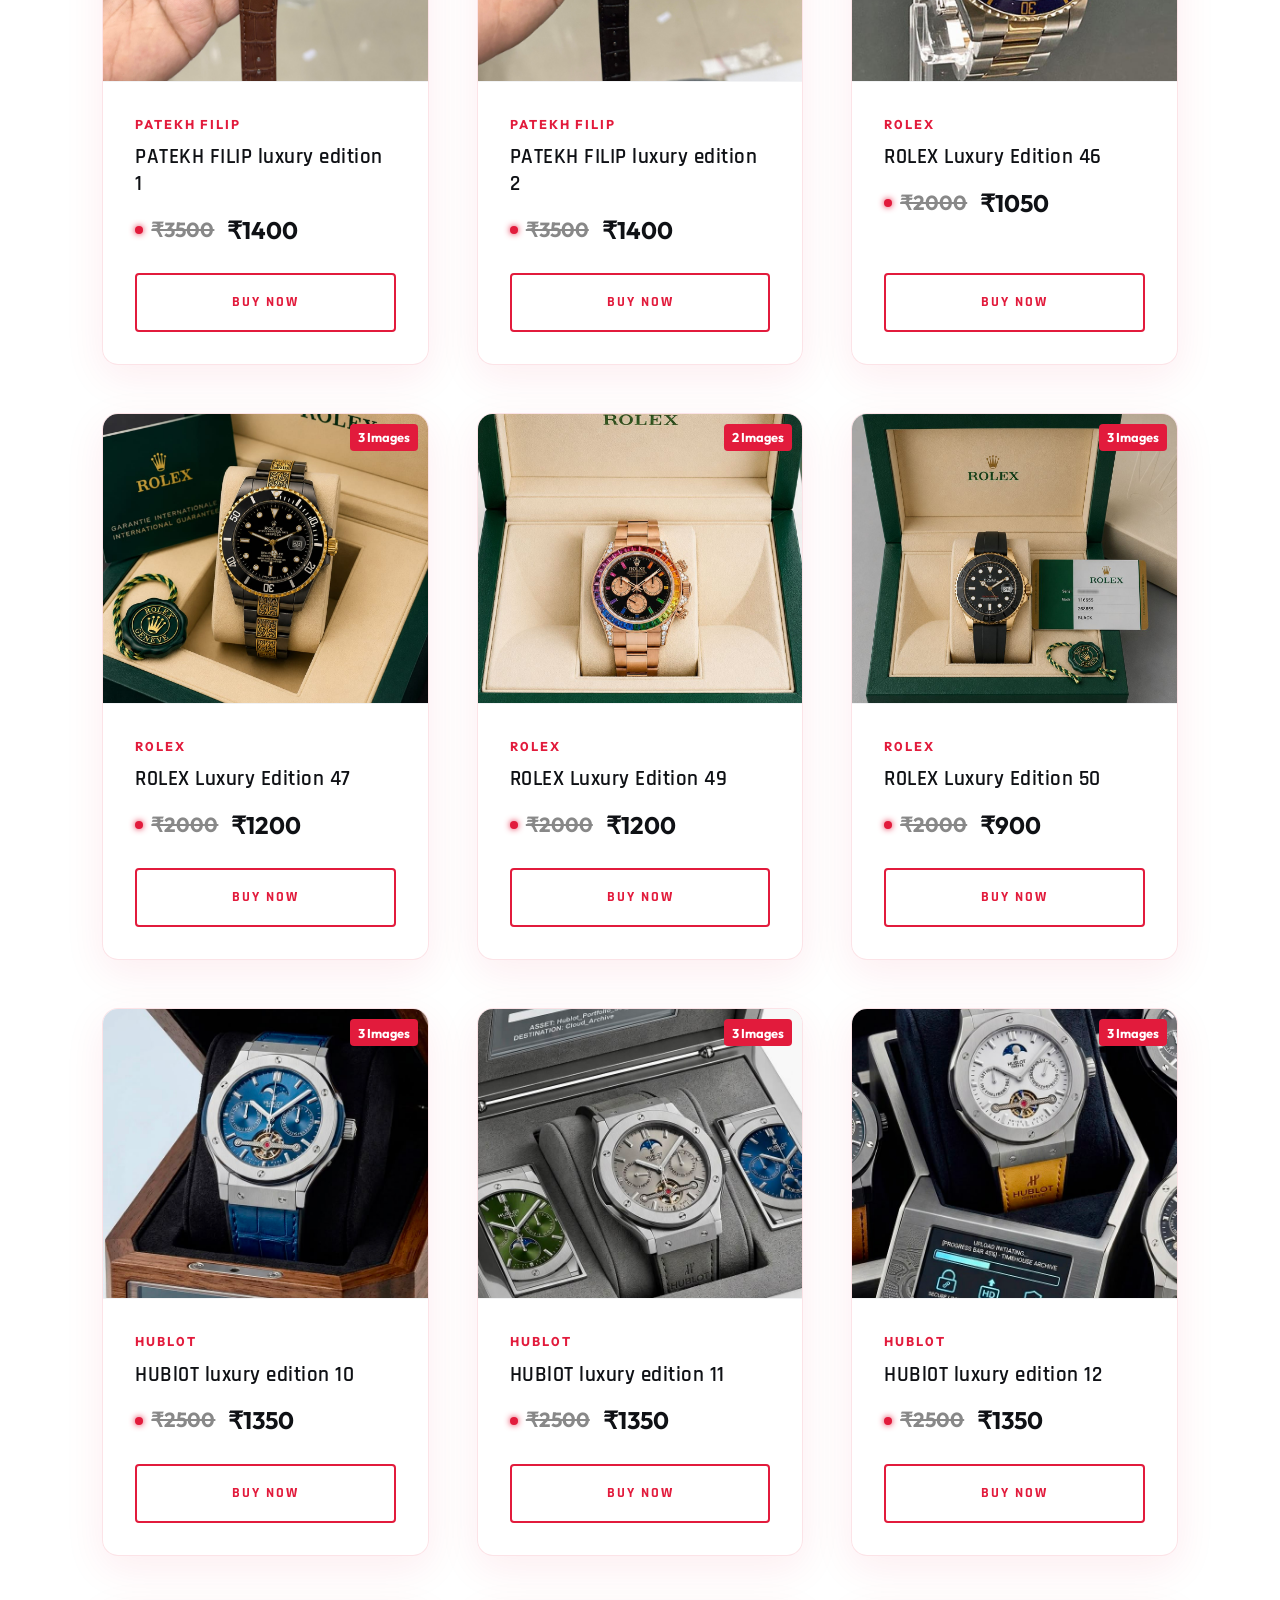
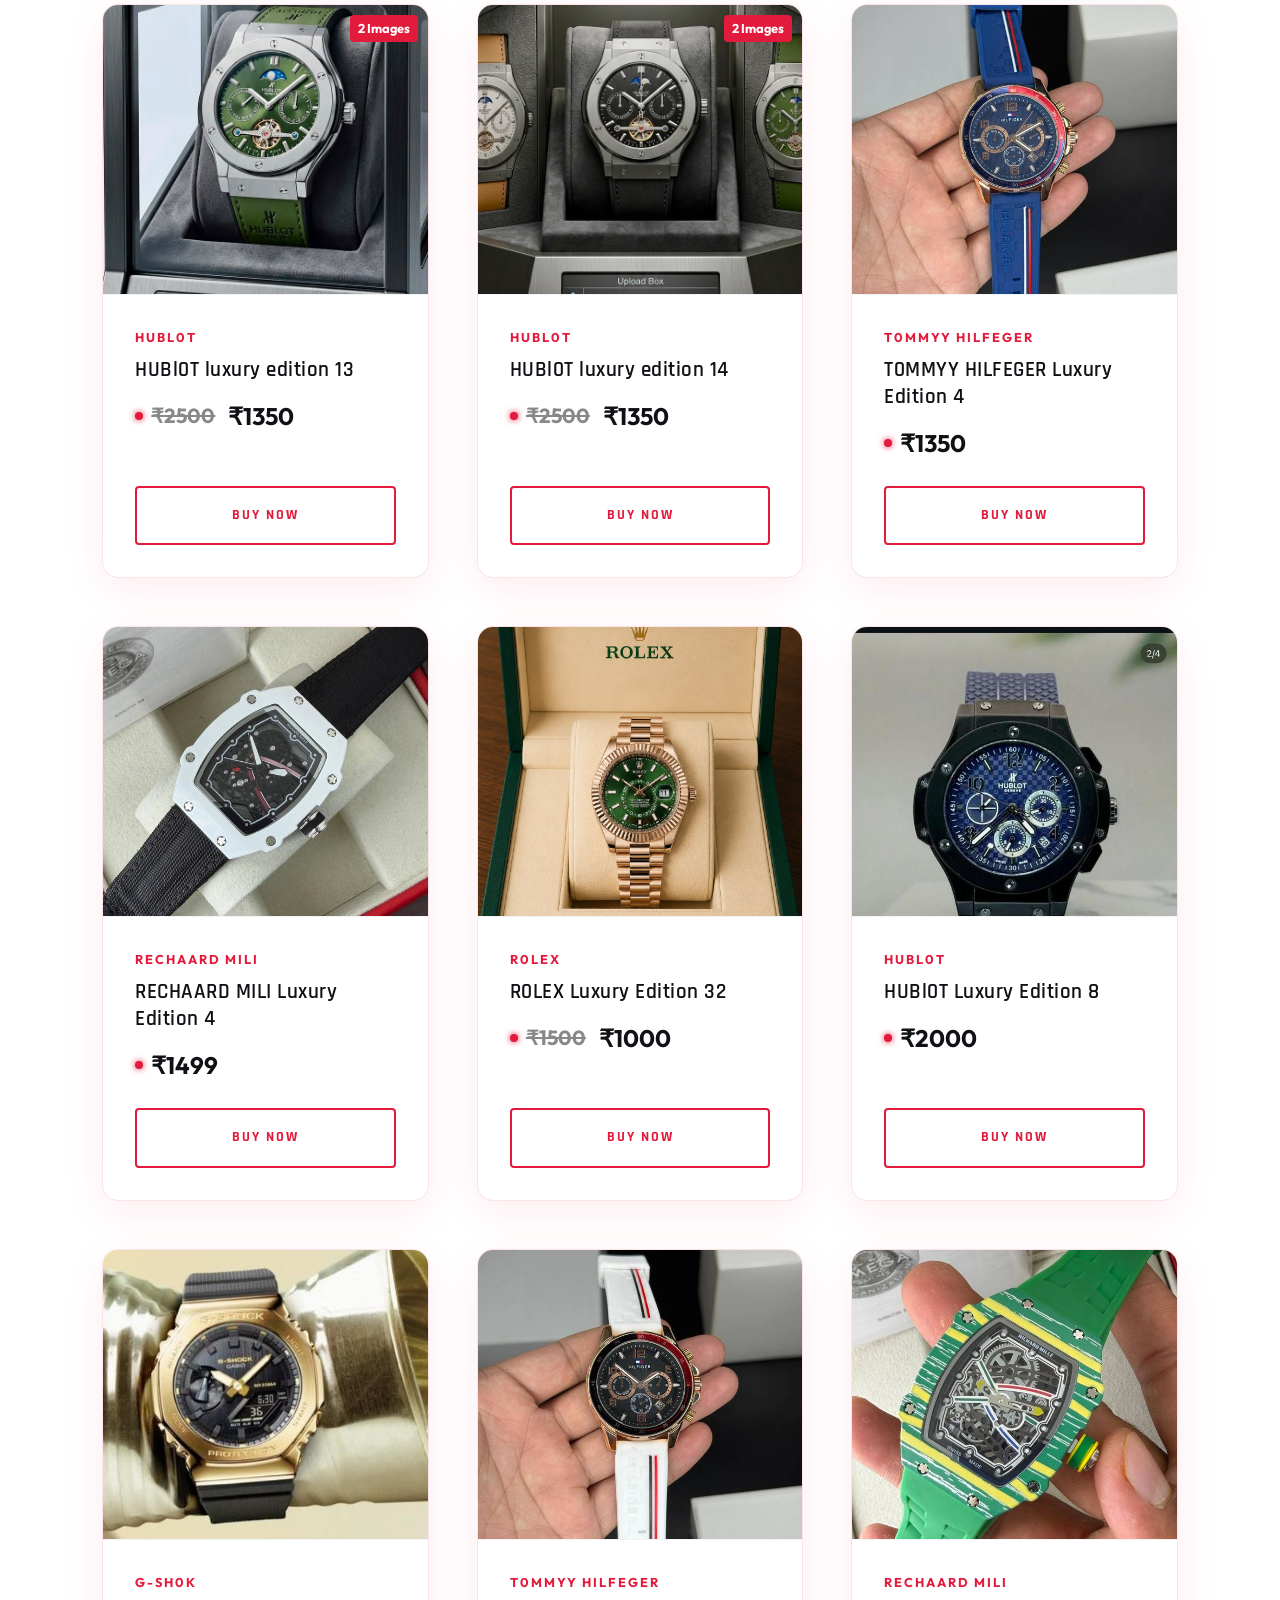
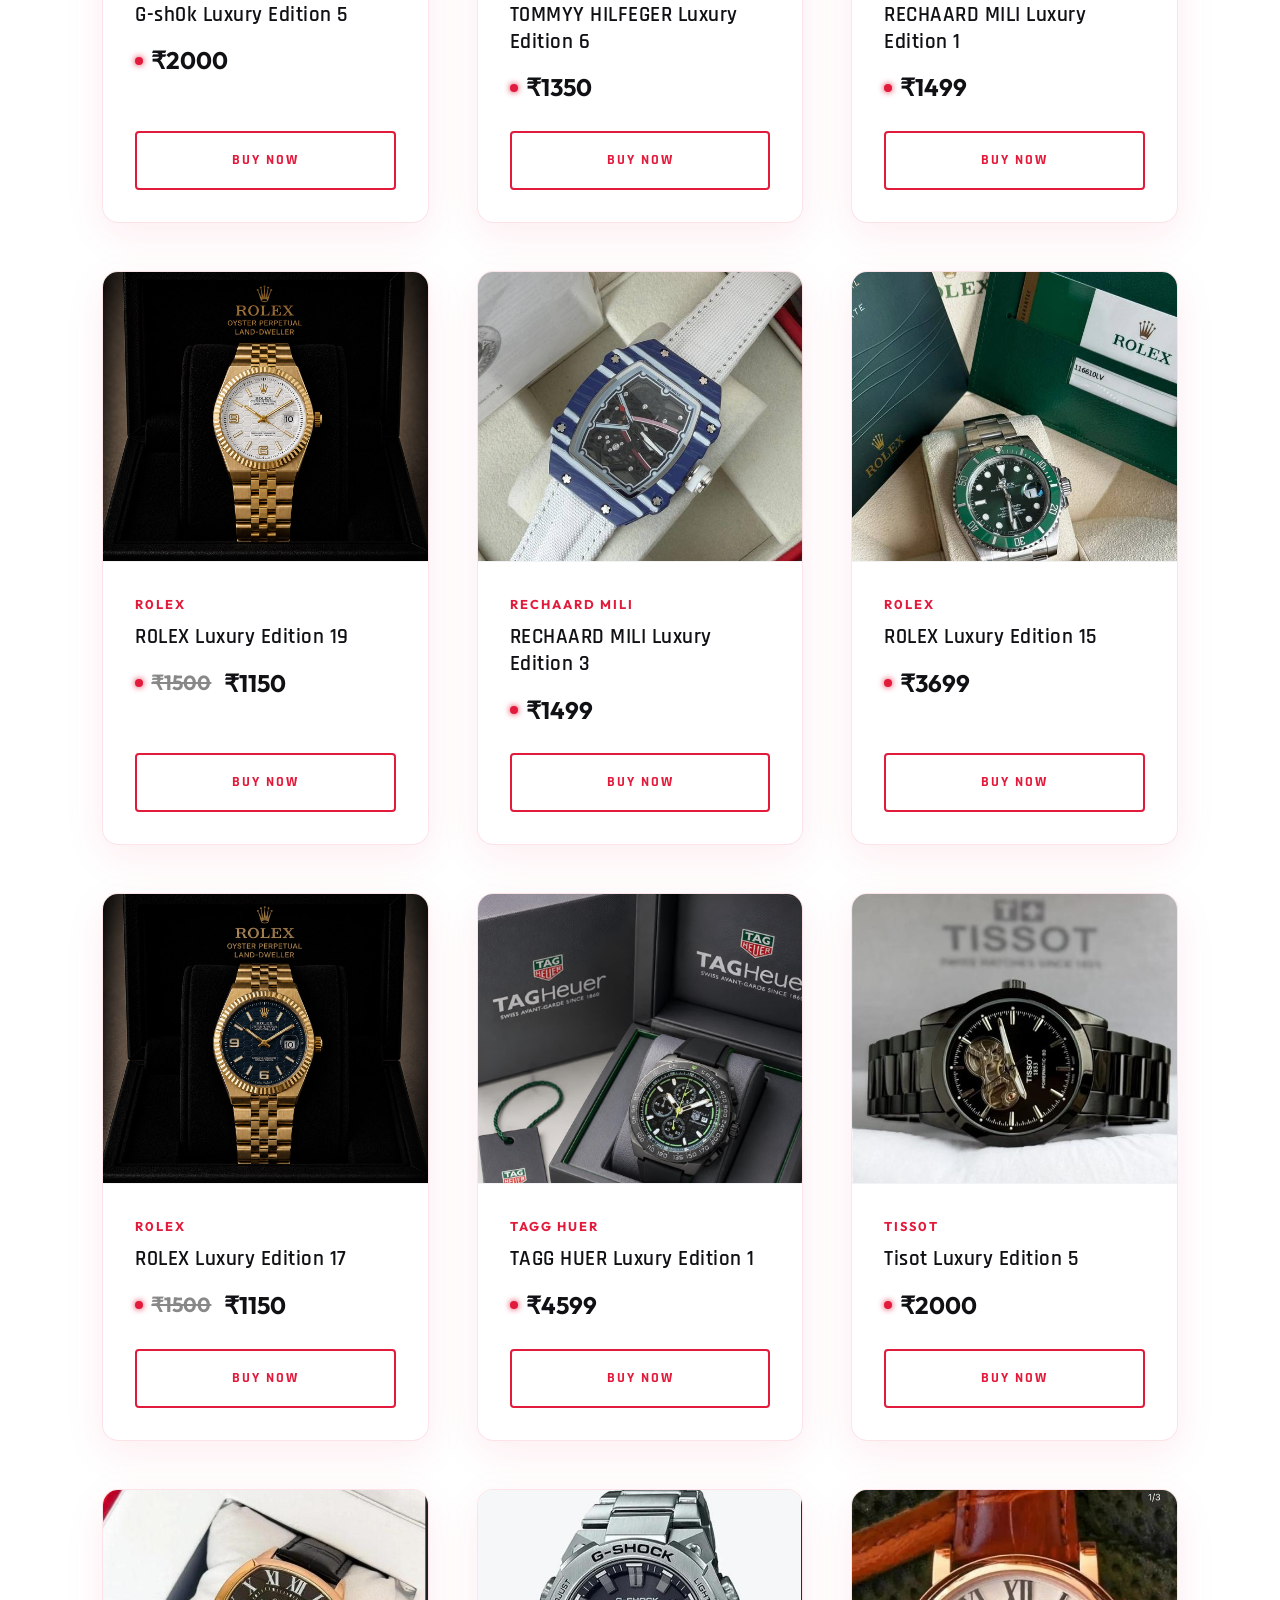
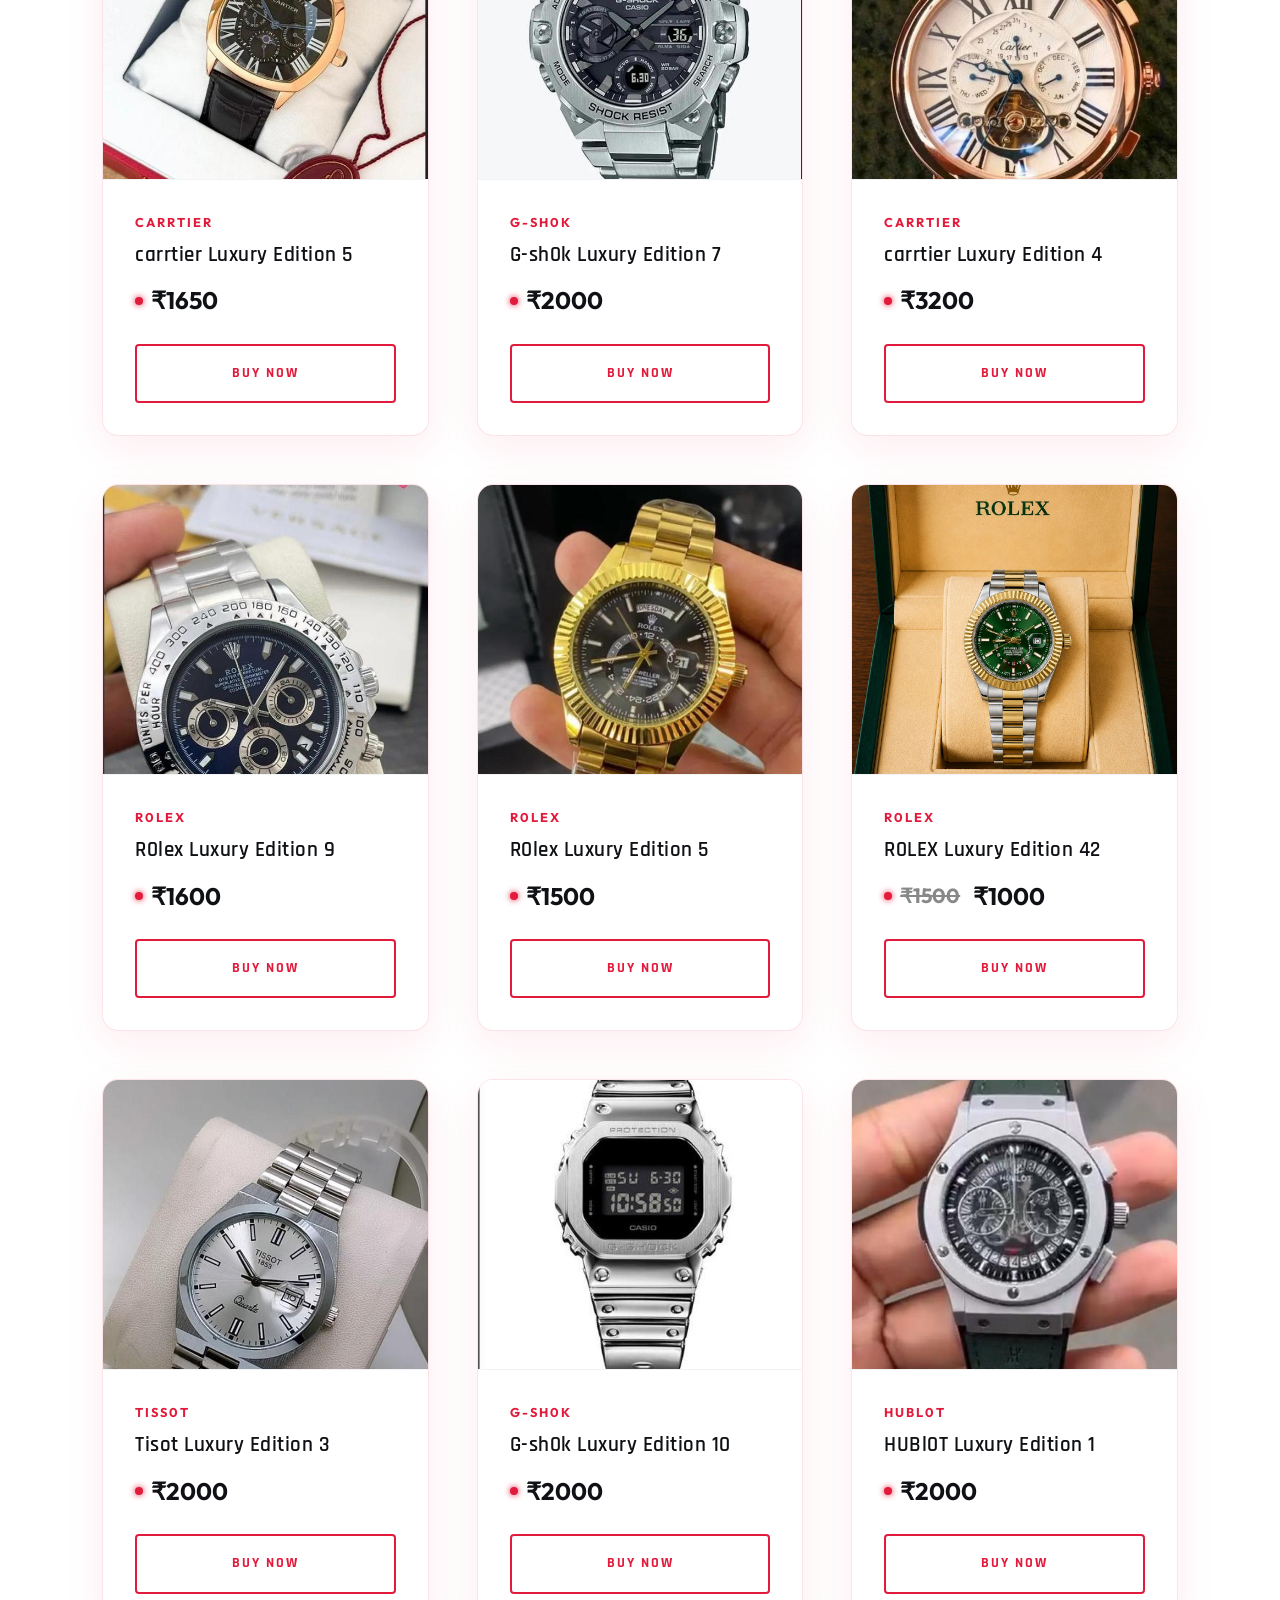
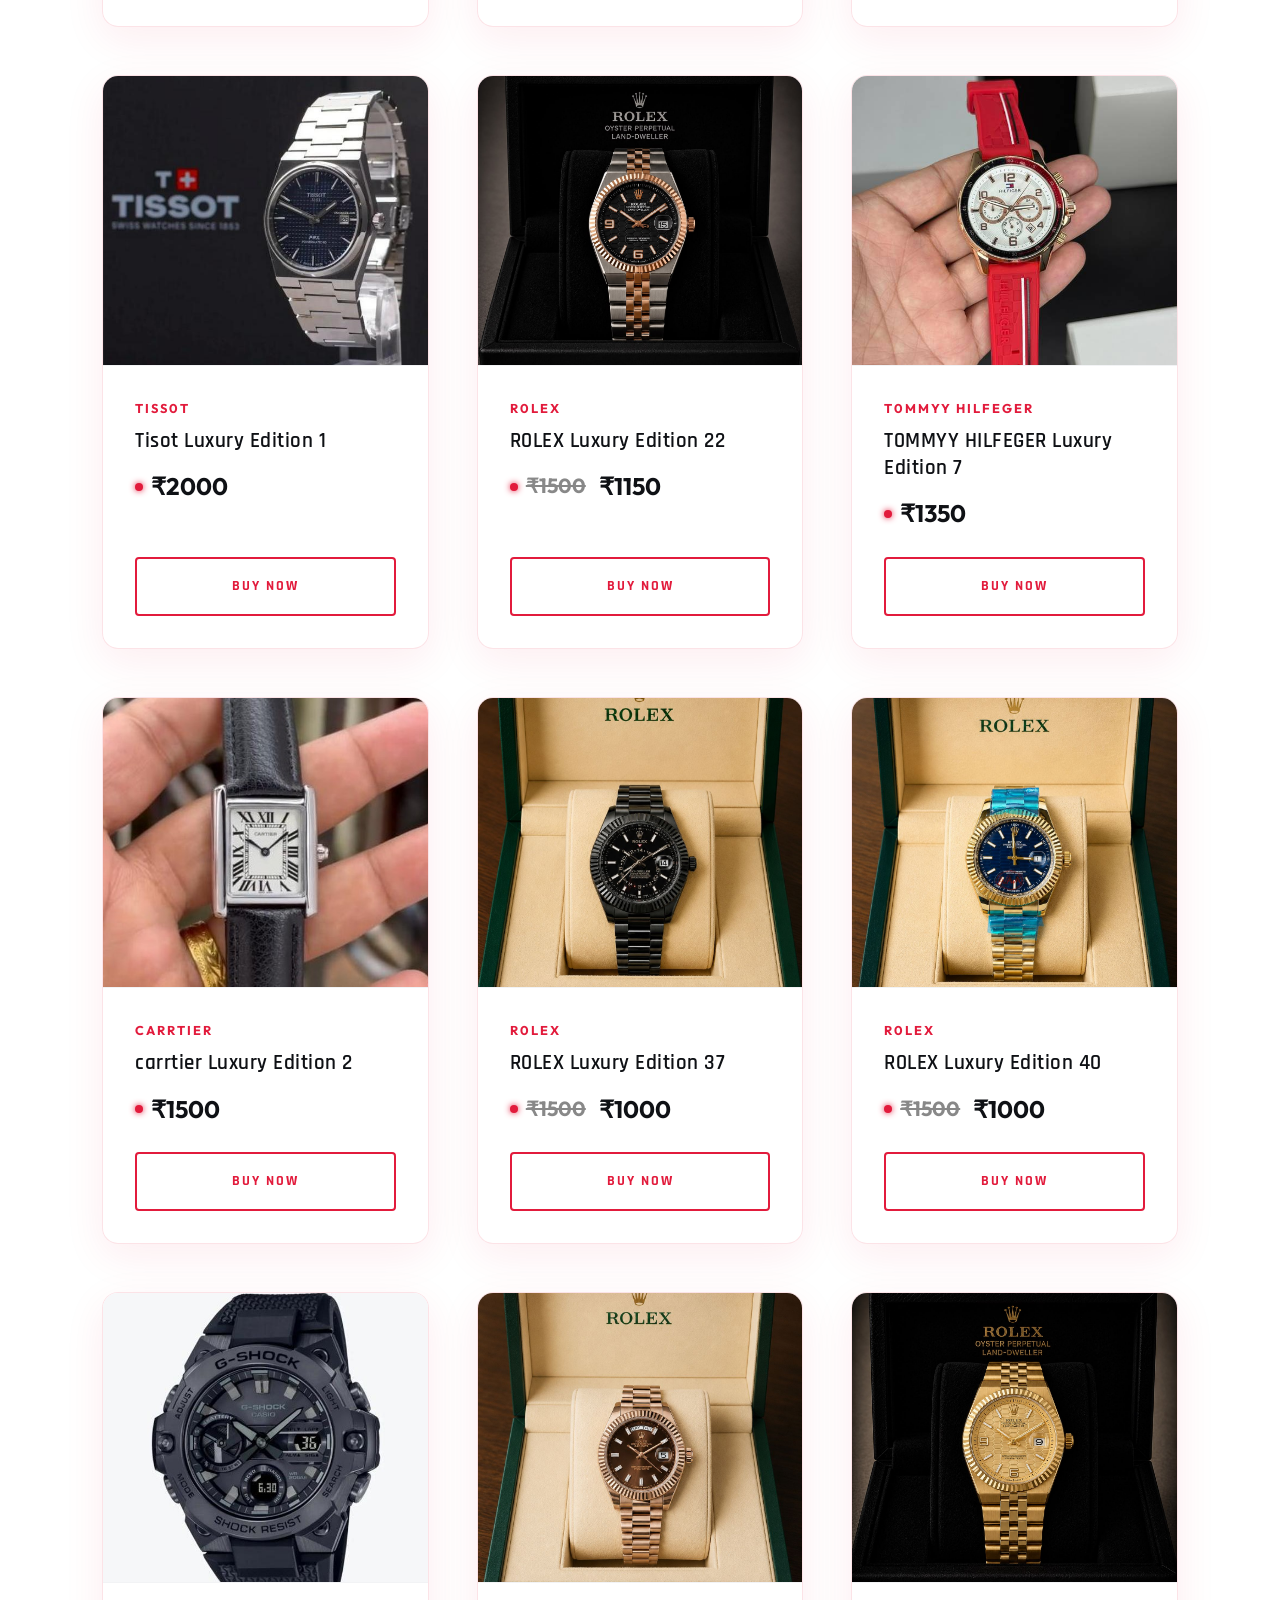
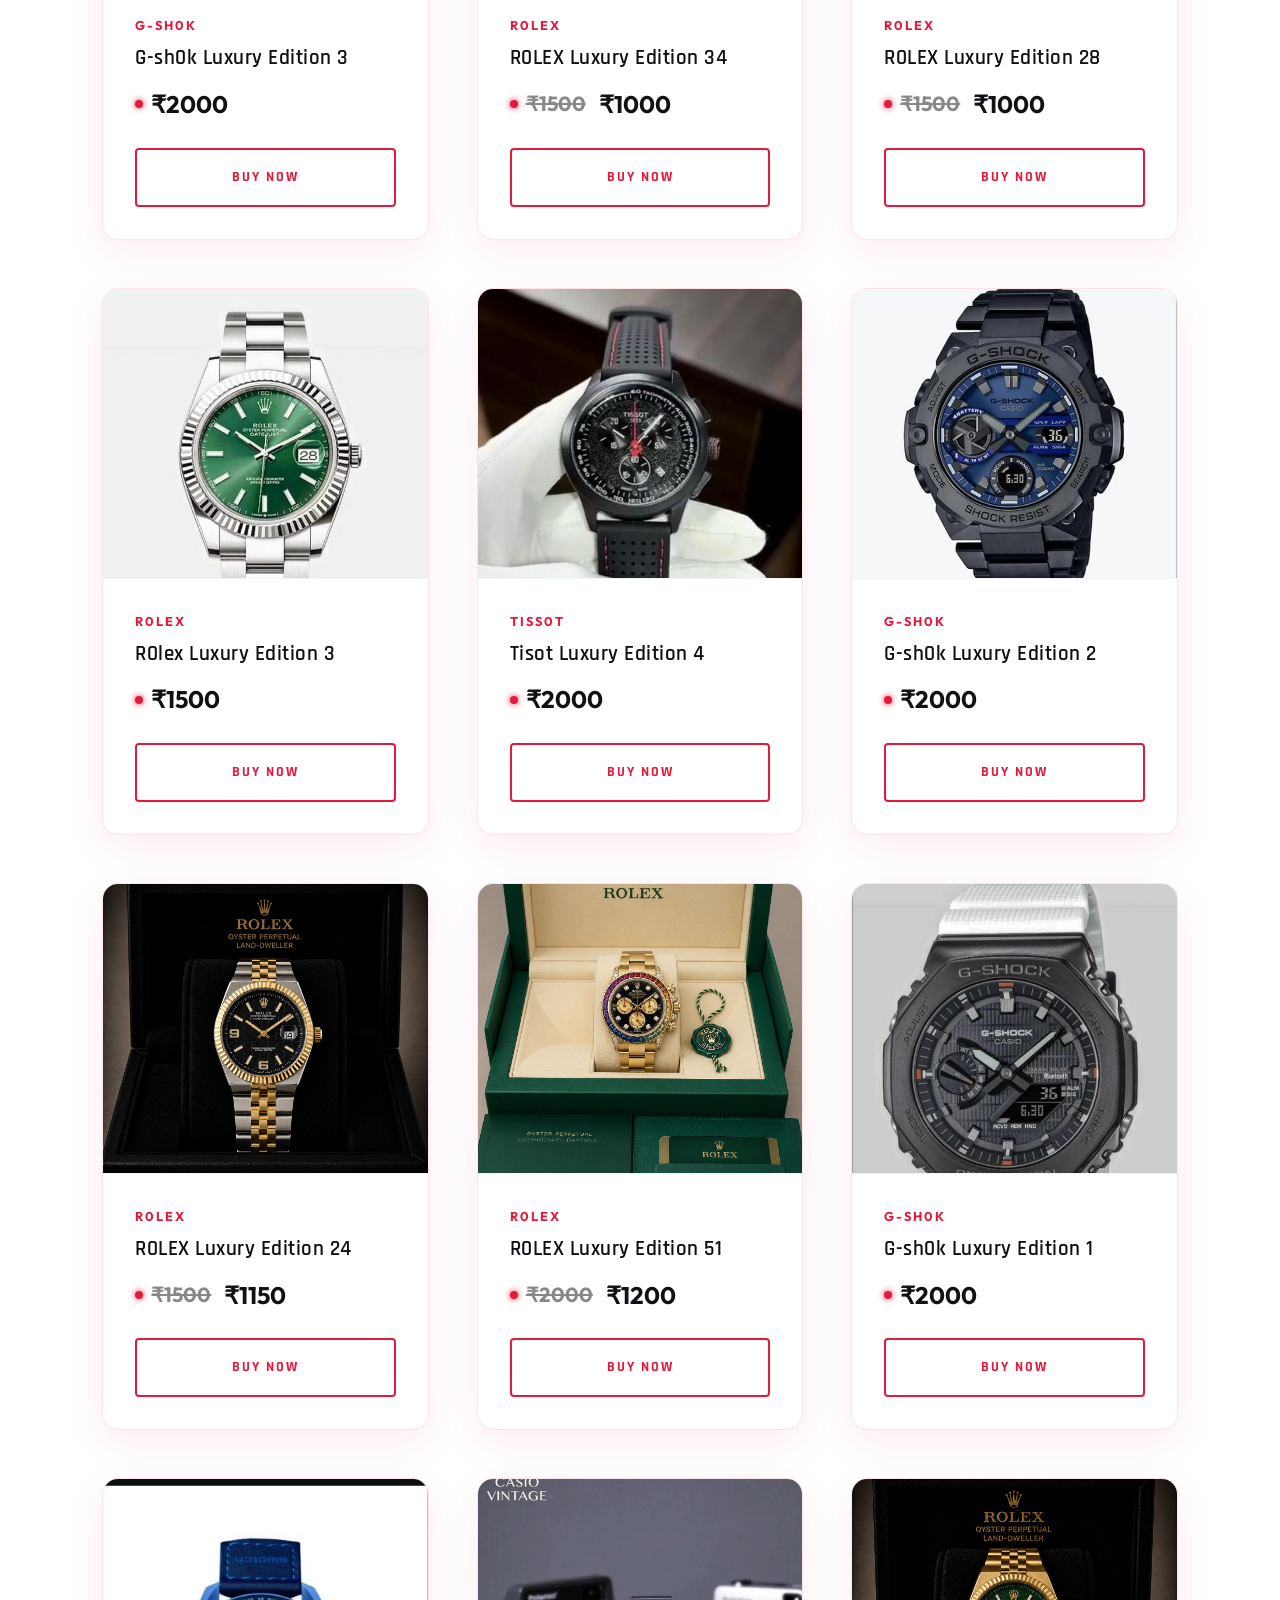
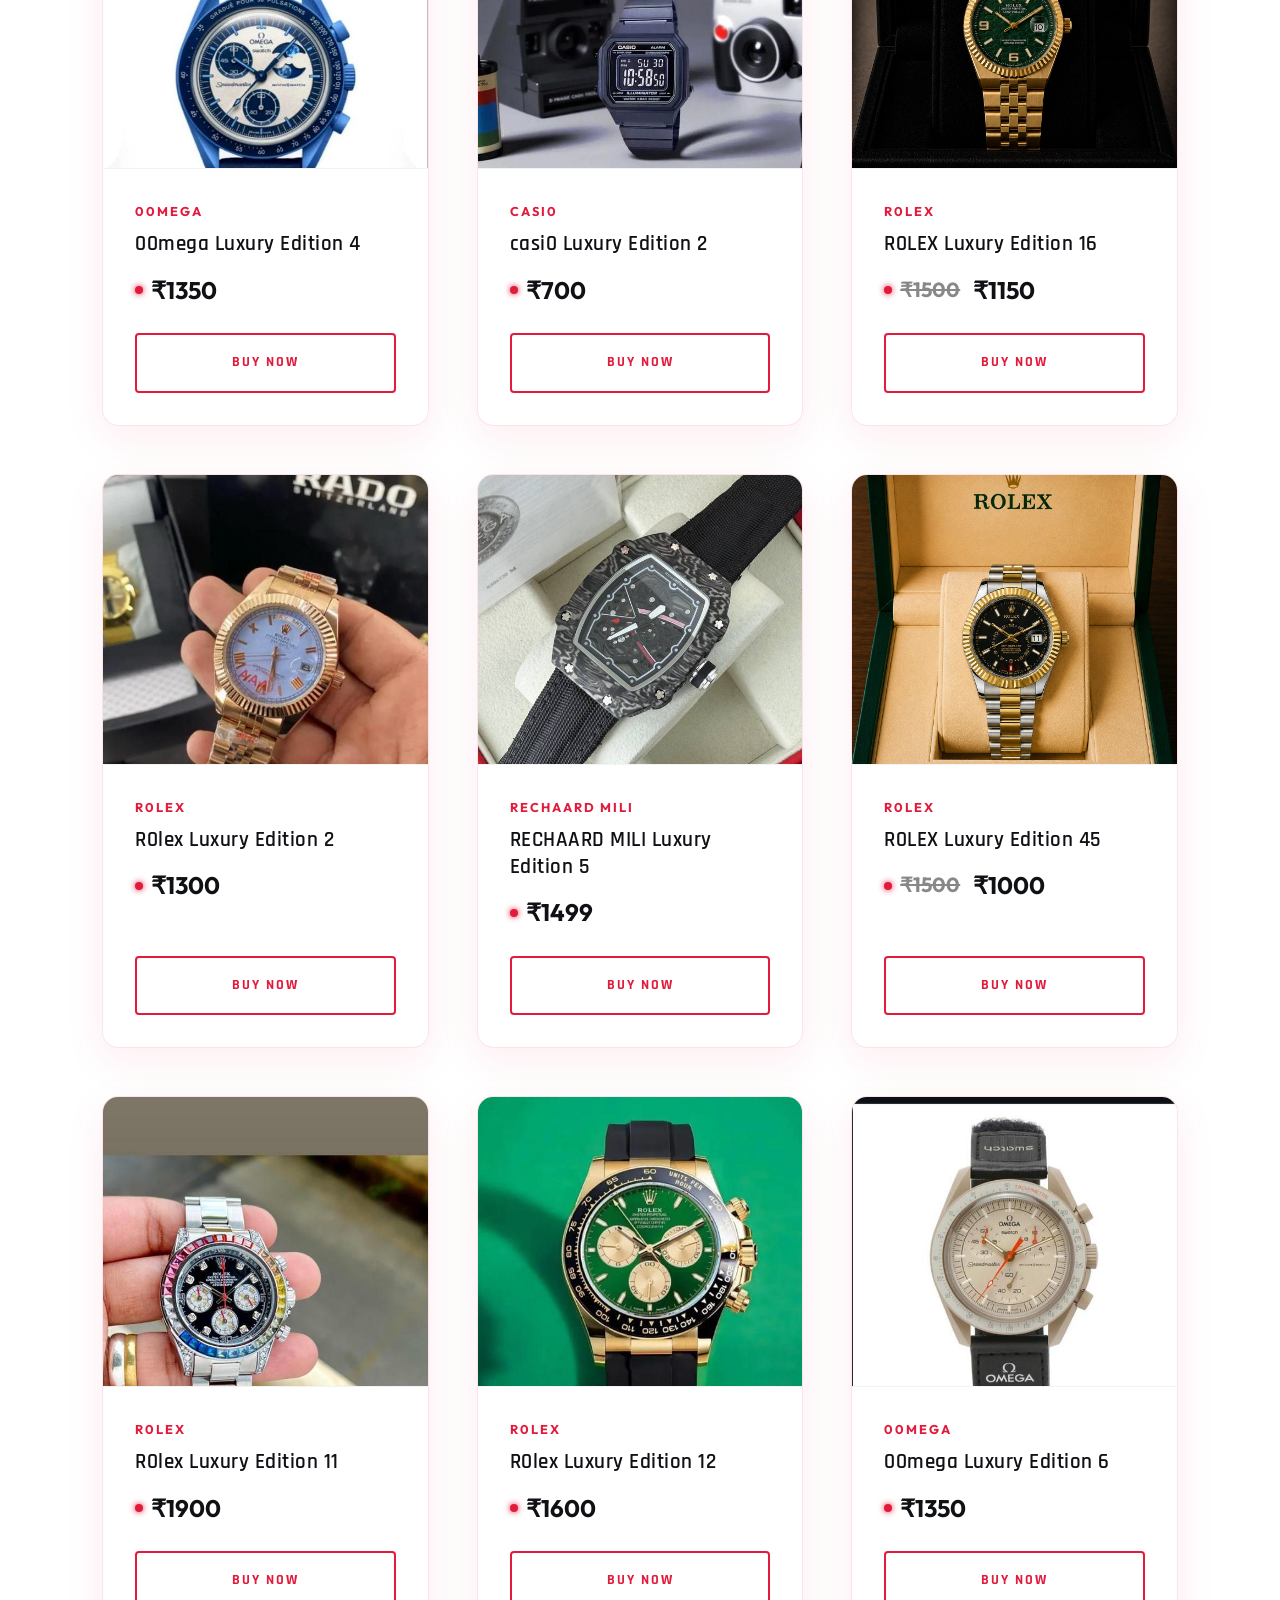
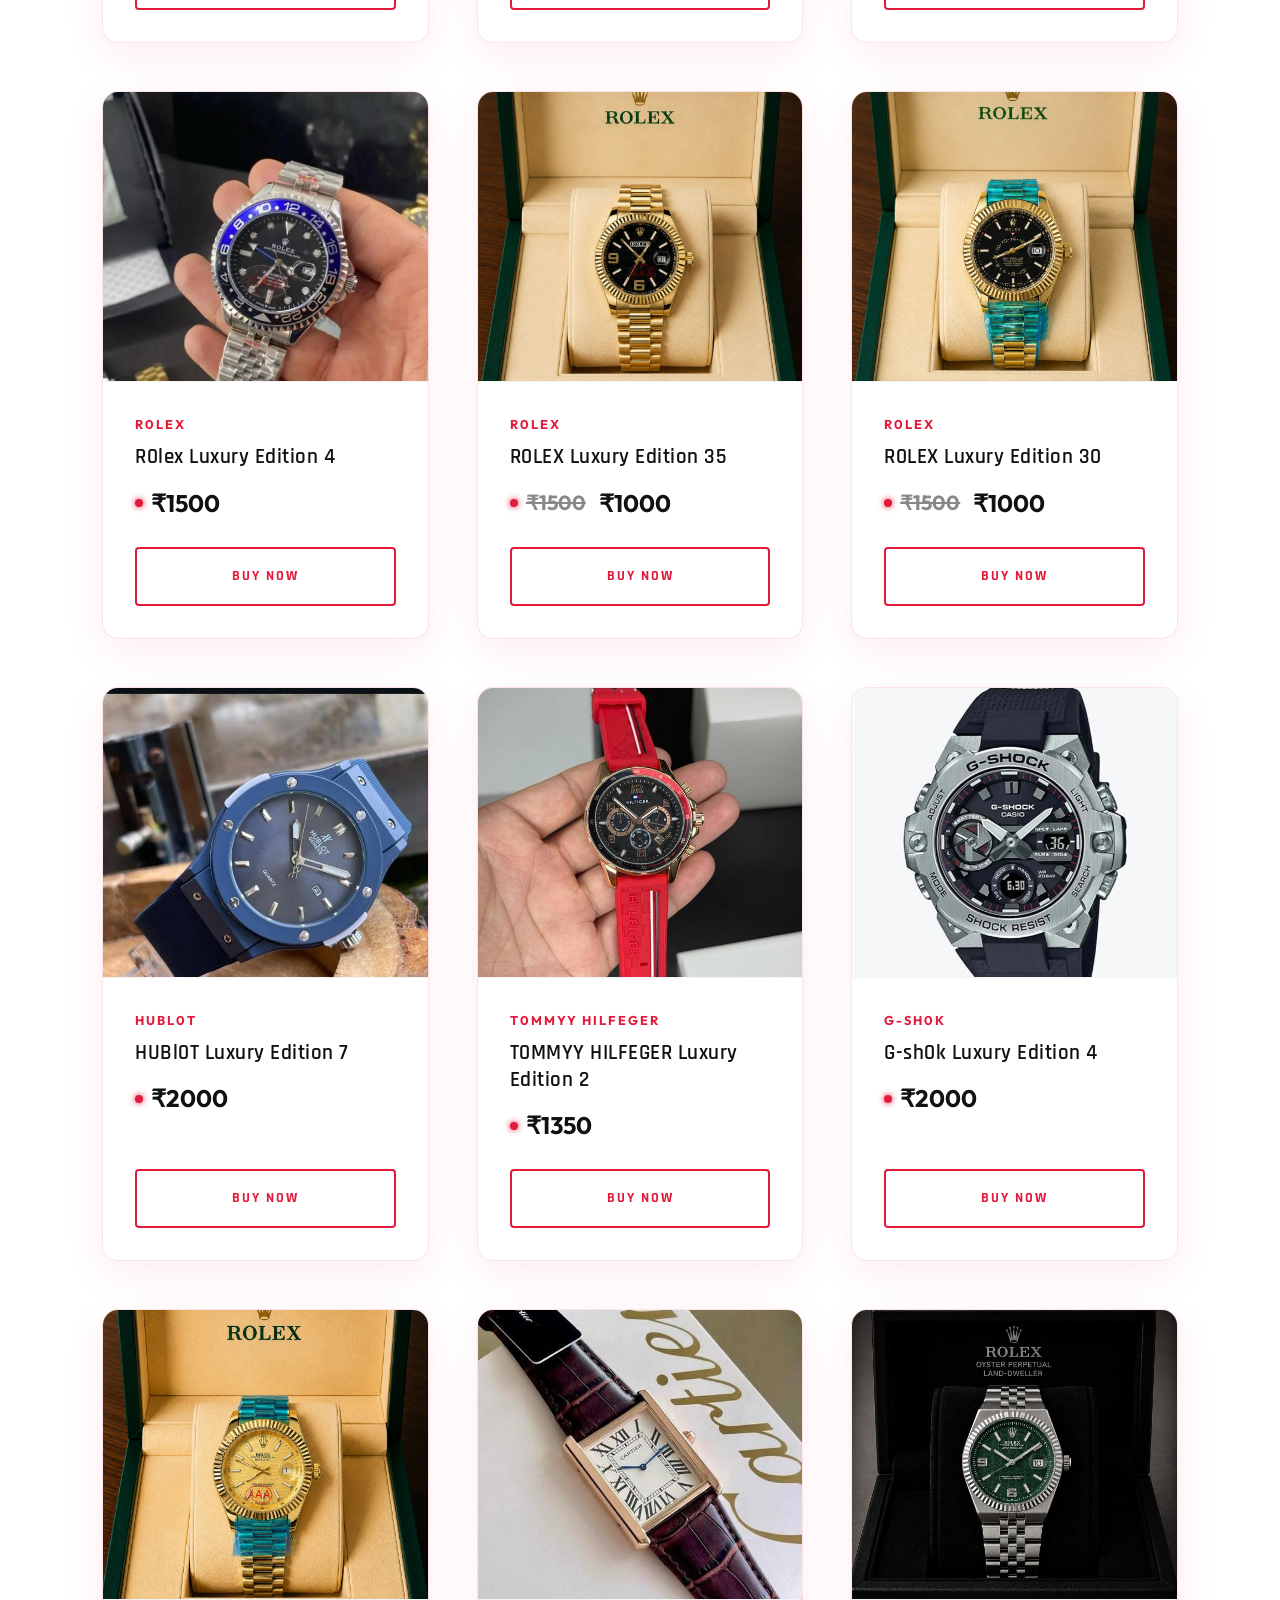
==== commit 0aab2414: "updated site" ====
--- a/index.html
+++ b/index.html
@@ -1,6 +1,8 @@
 <!DOCTYPE html>
 <html lang="en">
 <head>
+    <script async src="https://pagead2.googlesyndication.com/pagead/js/adsbygoogle.js?client=ca-pub-2712159996222603"
+     crossorigin="anonymous"></script>
     <title>MP Watch Hub | Premium &amp; Luxury Watches | MPWATCHHUB</title>
     <meta charset="UTF-8">
     <meta name="viewport" content="width=device-width, initial-scale=1.0">
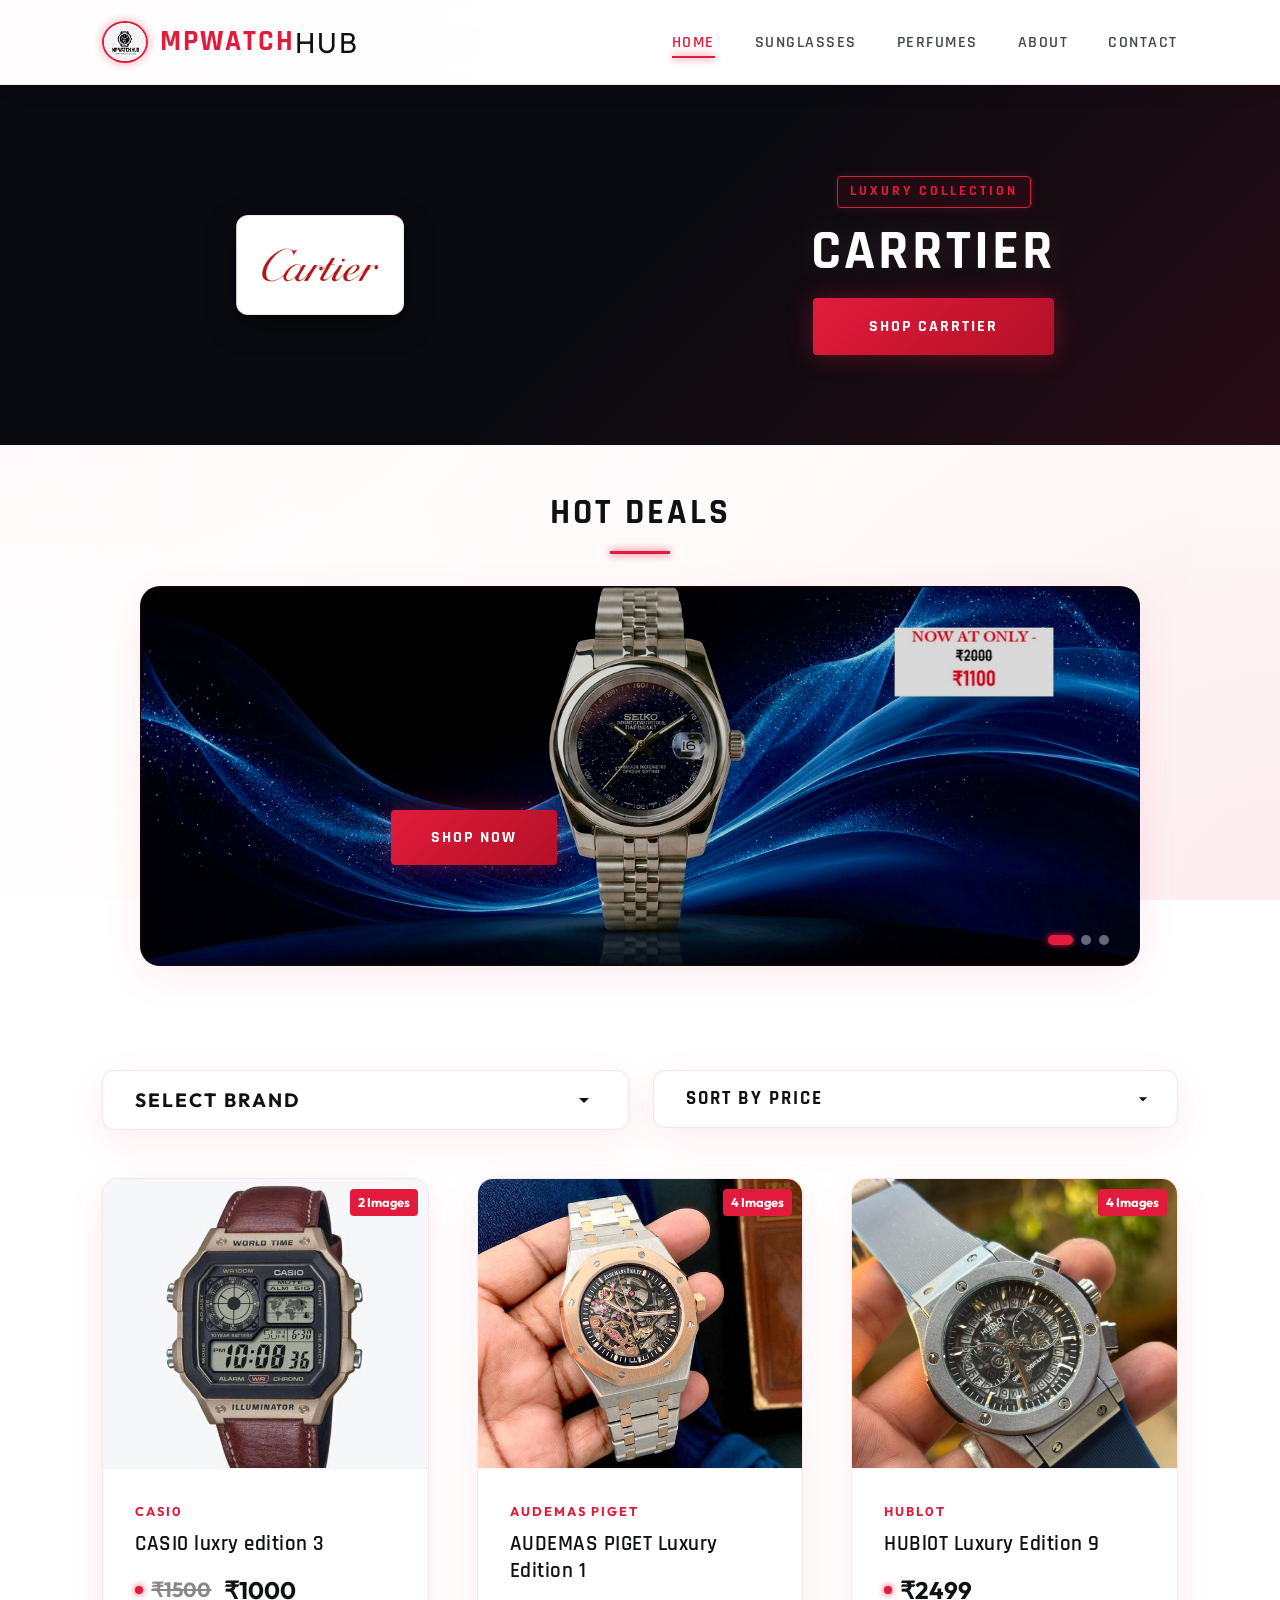
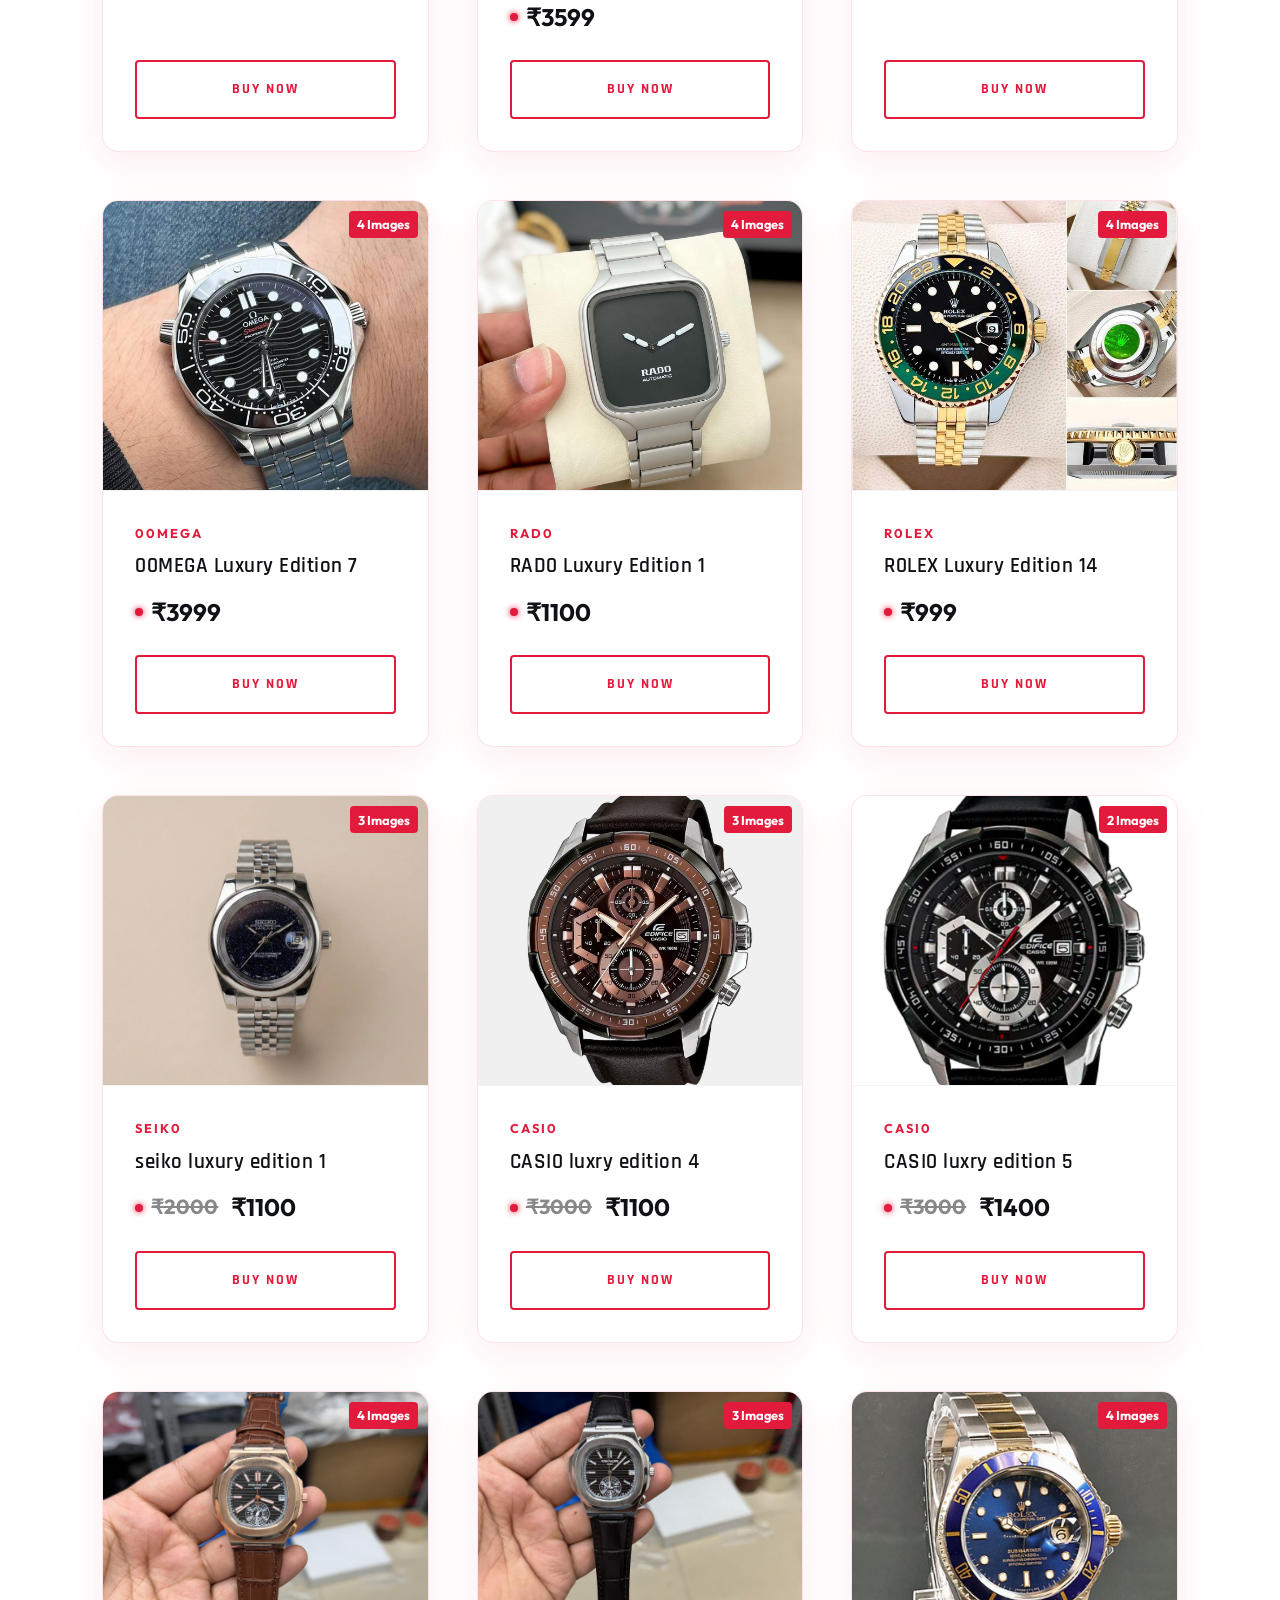
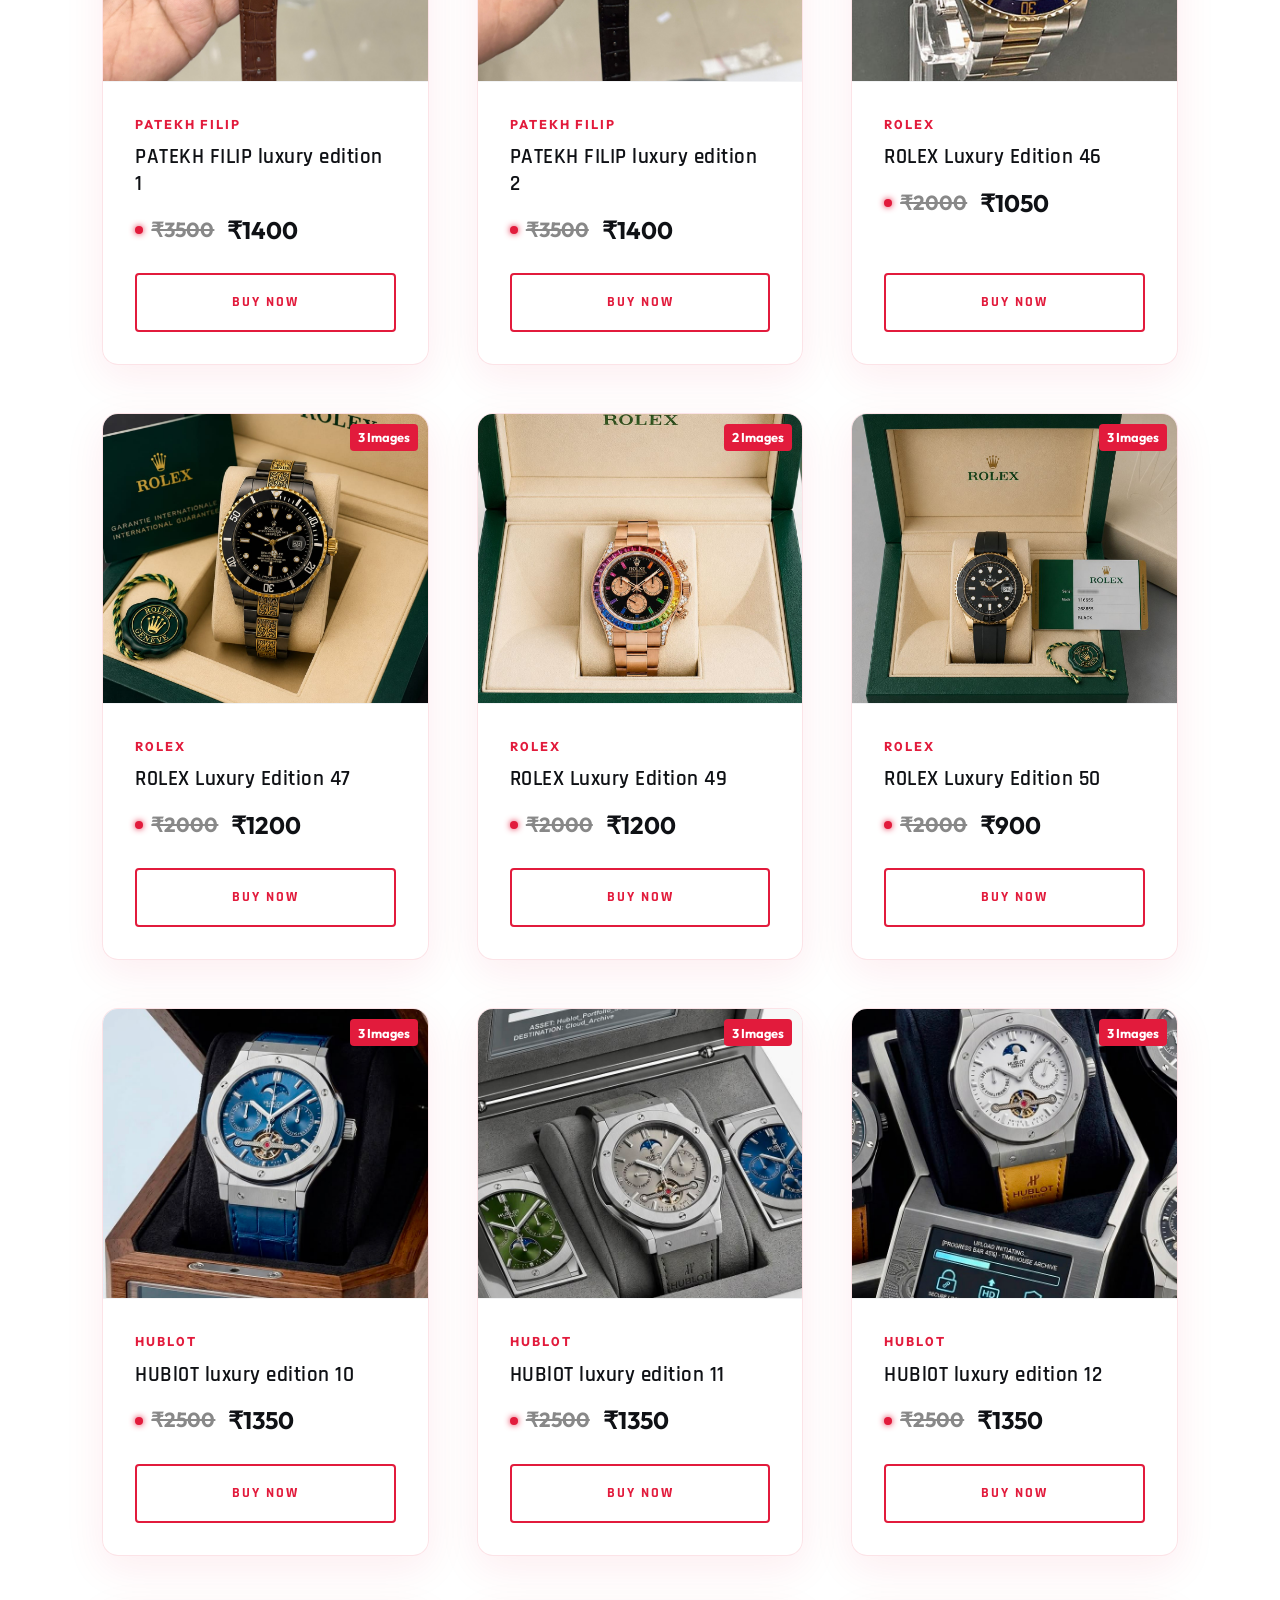
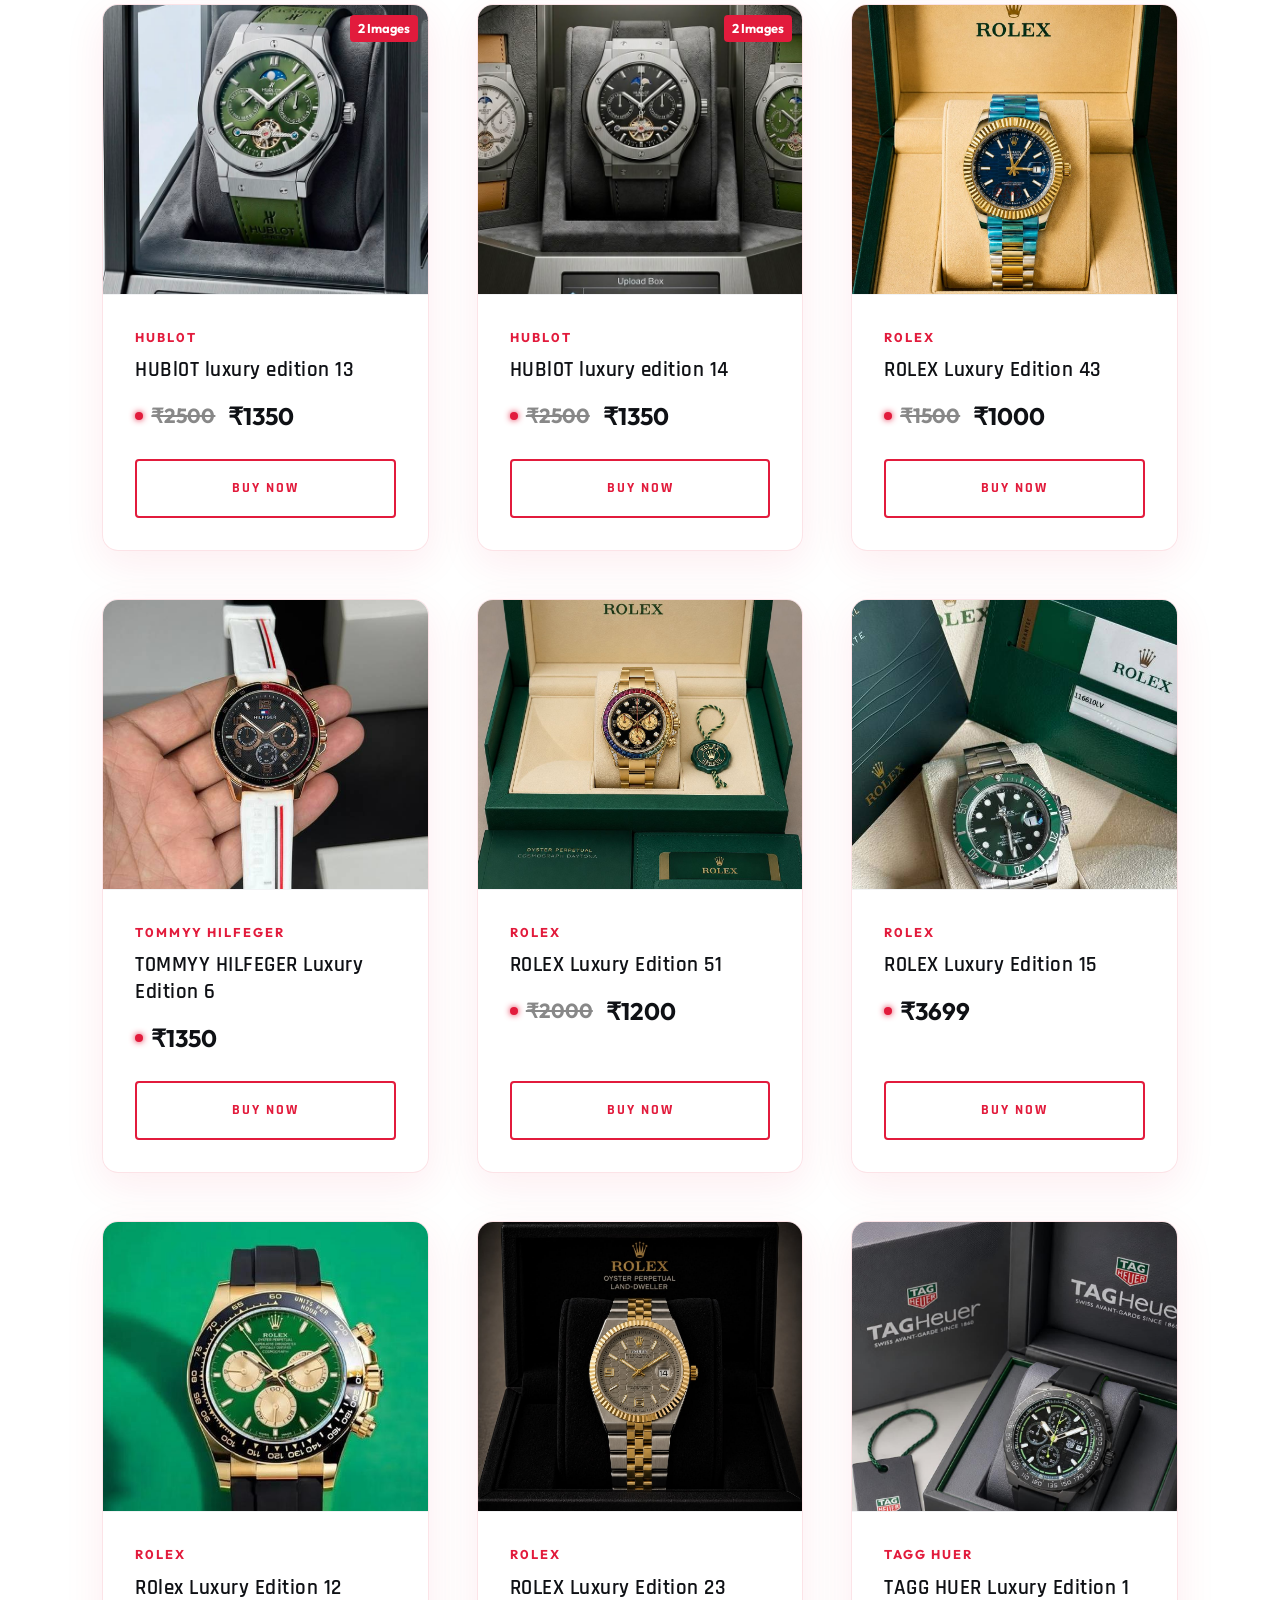
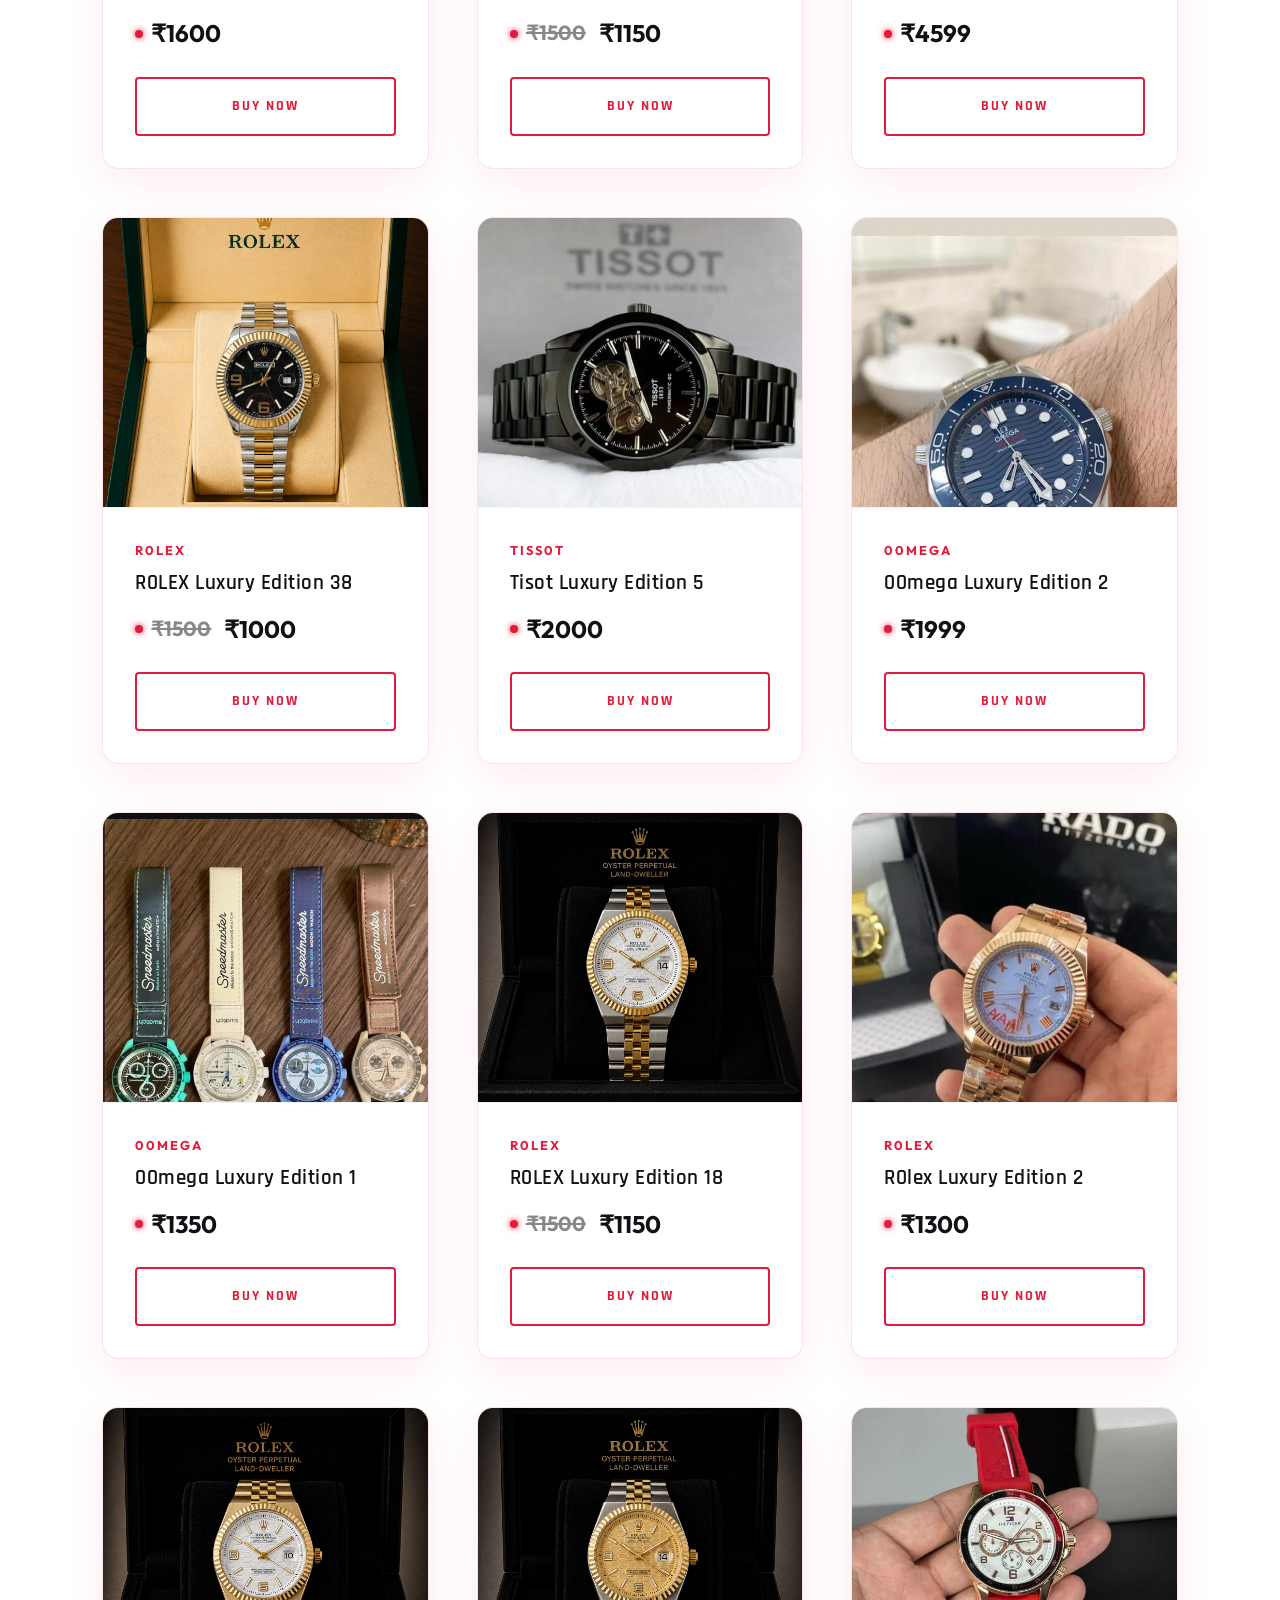
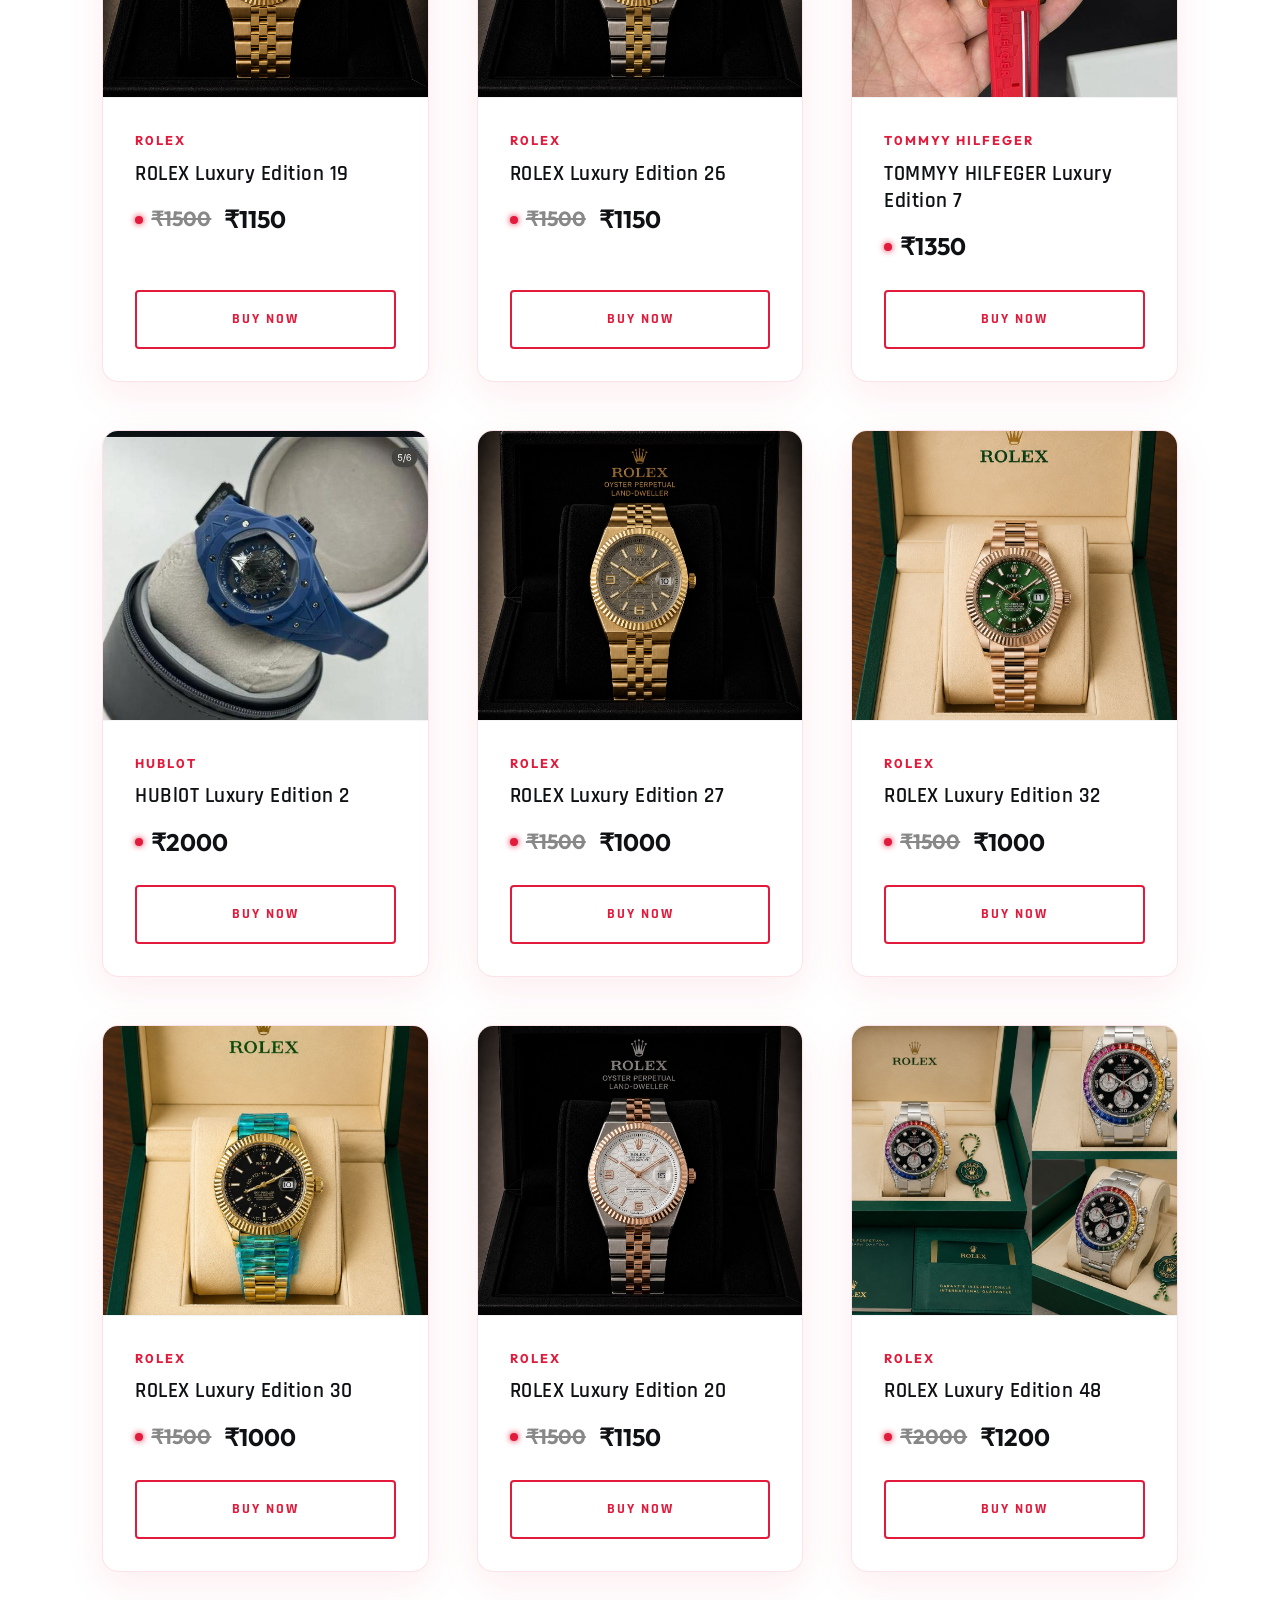
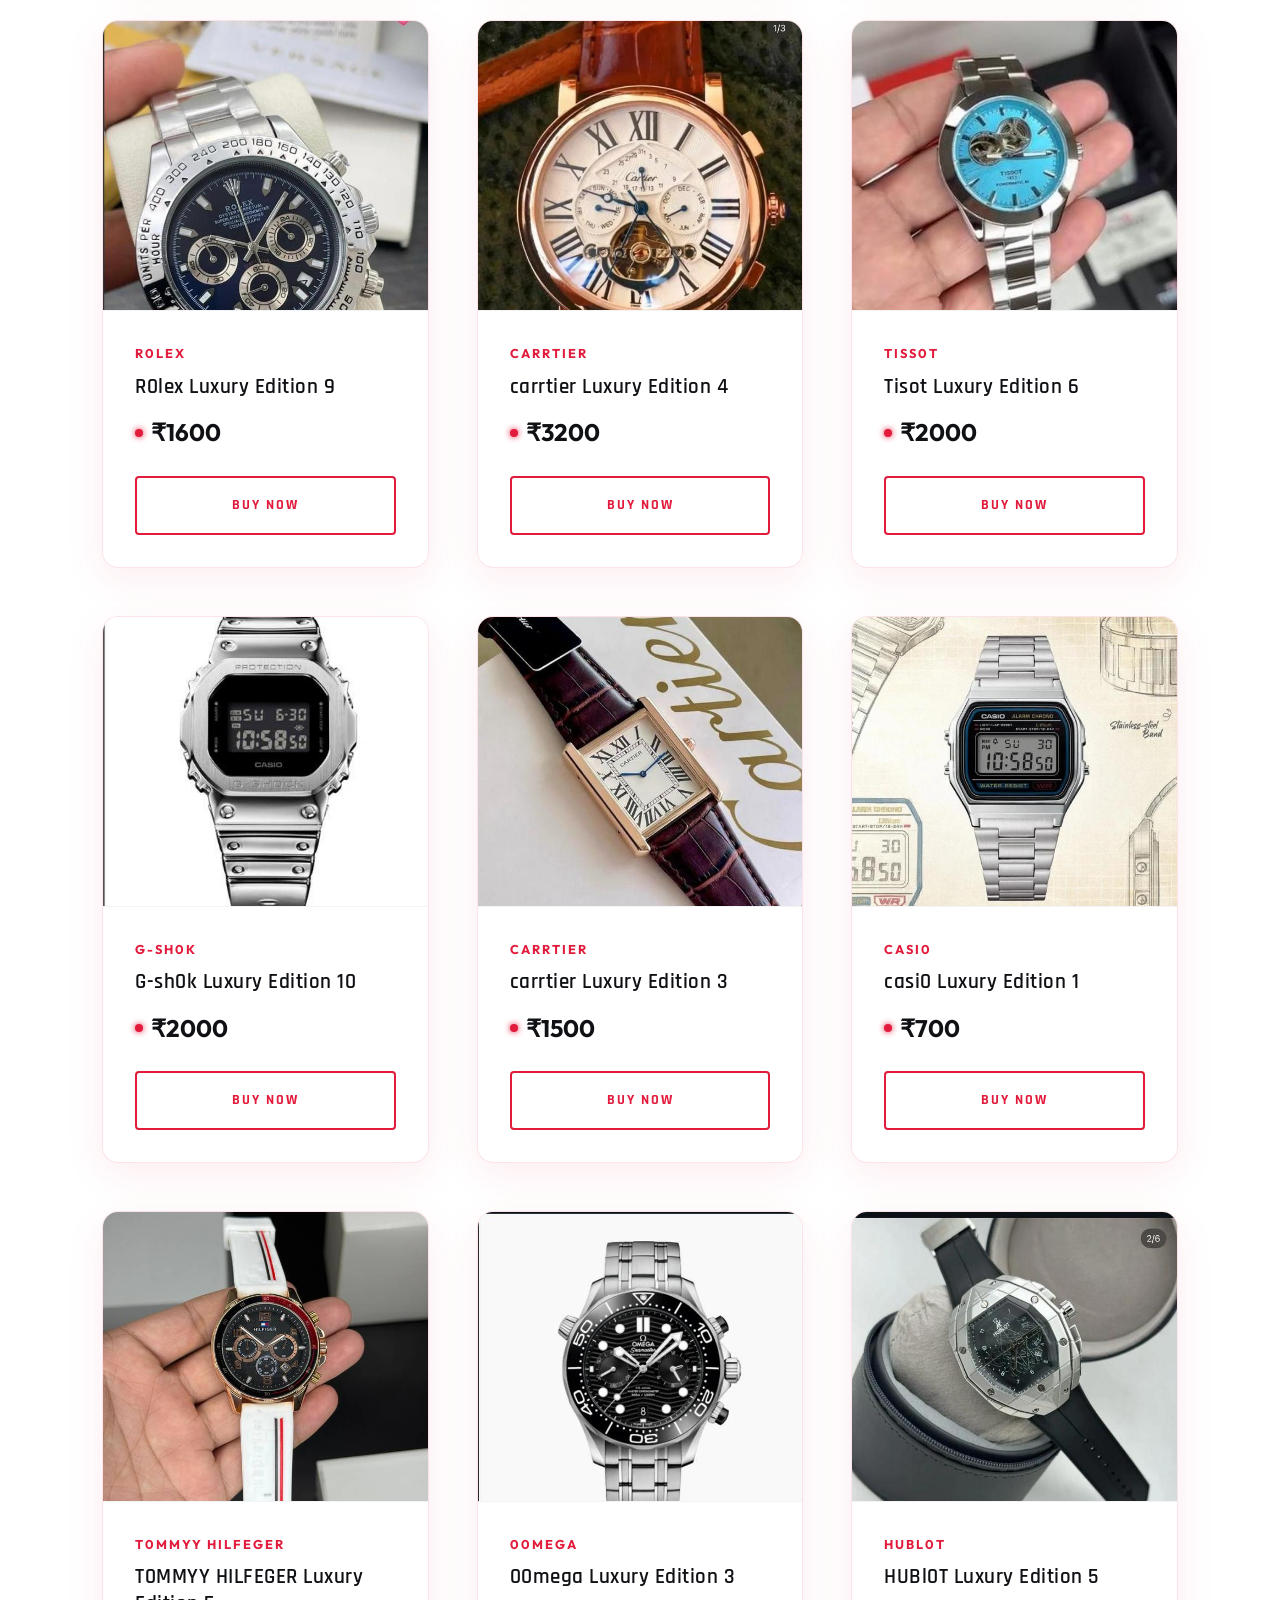
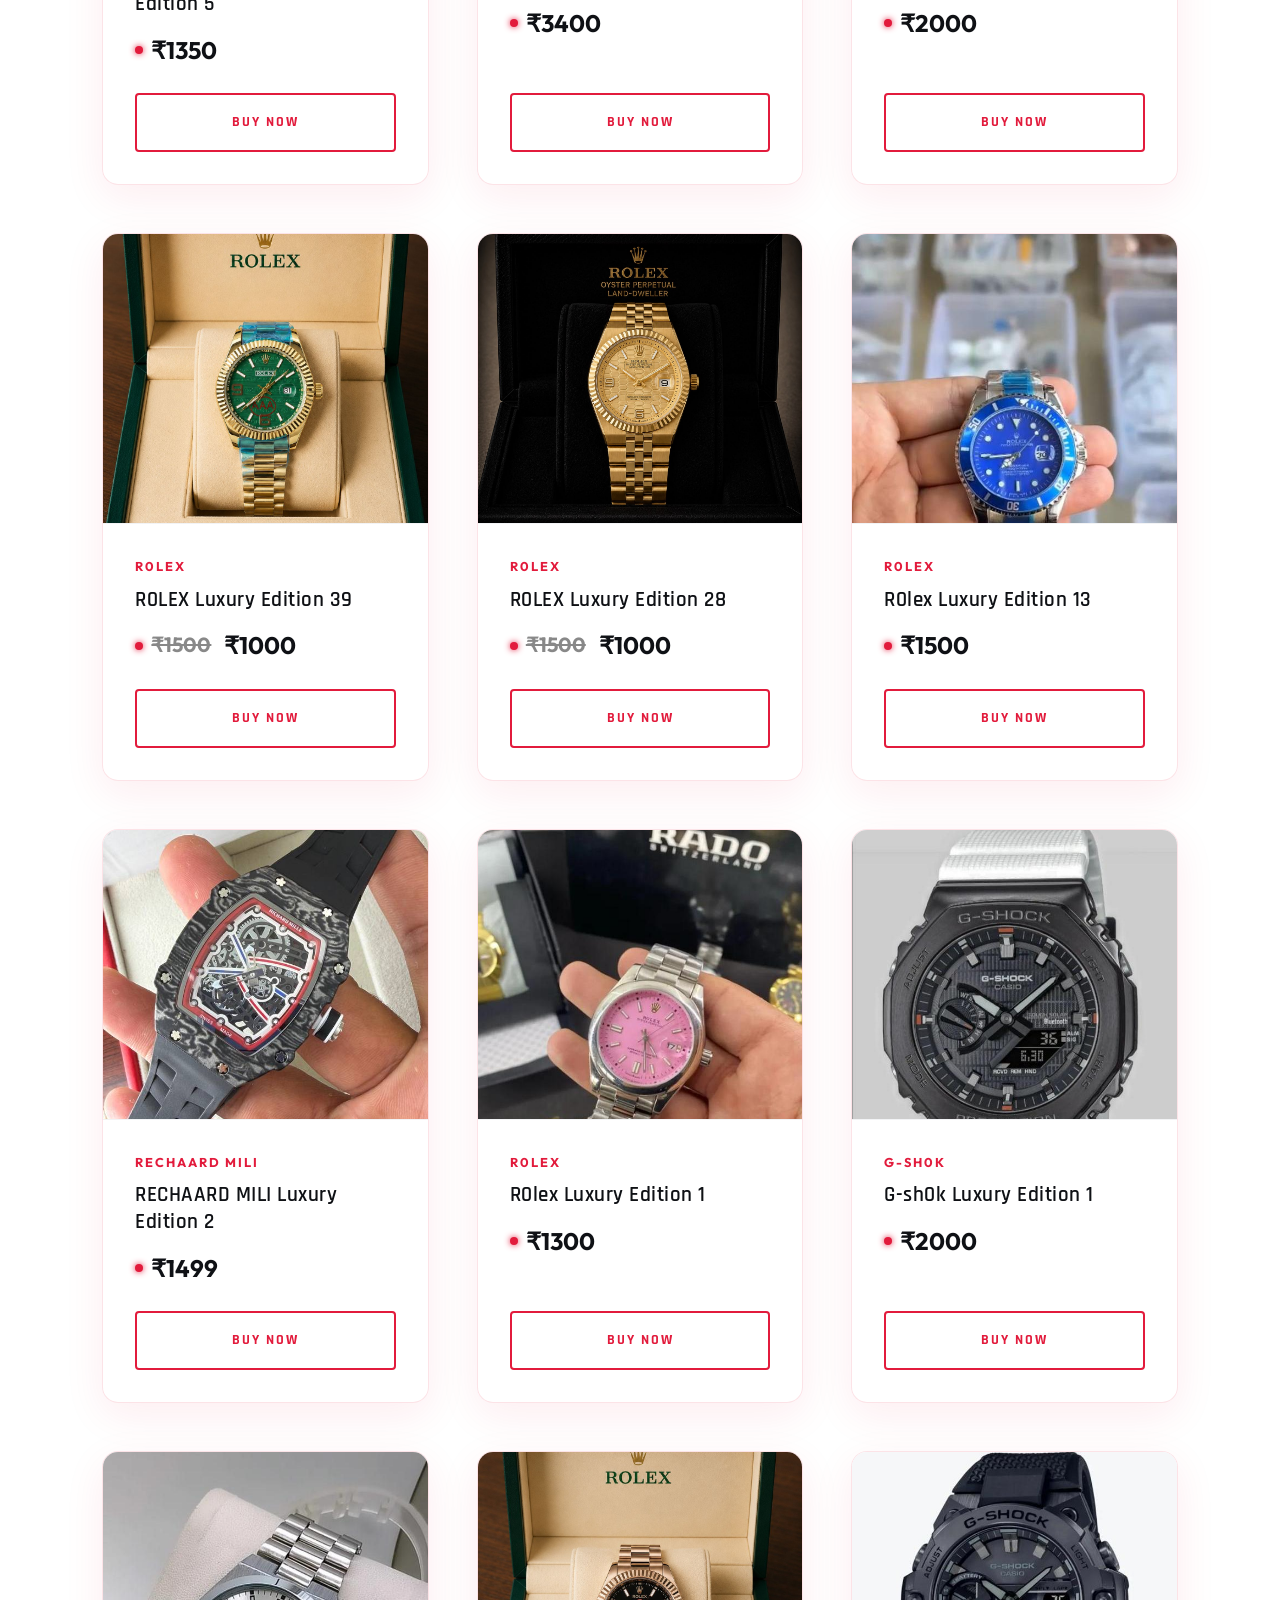
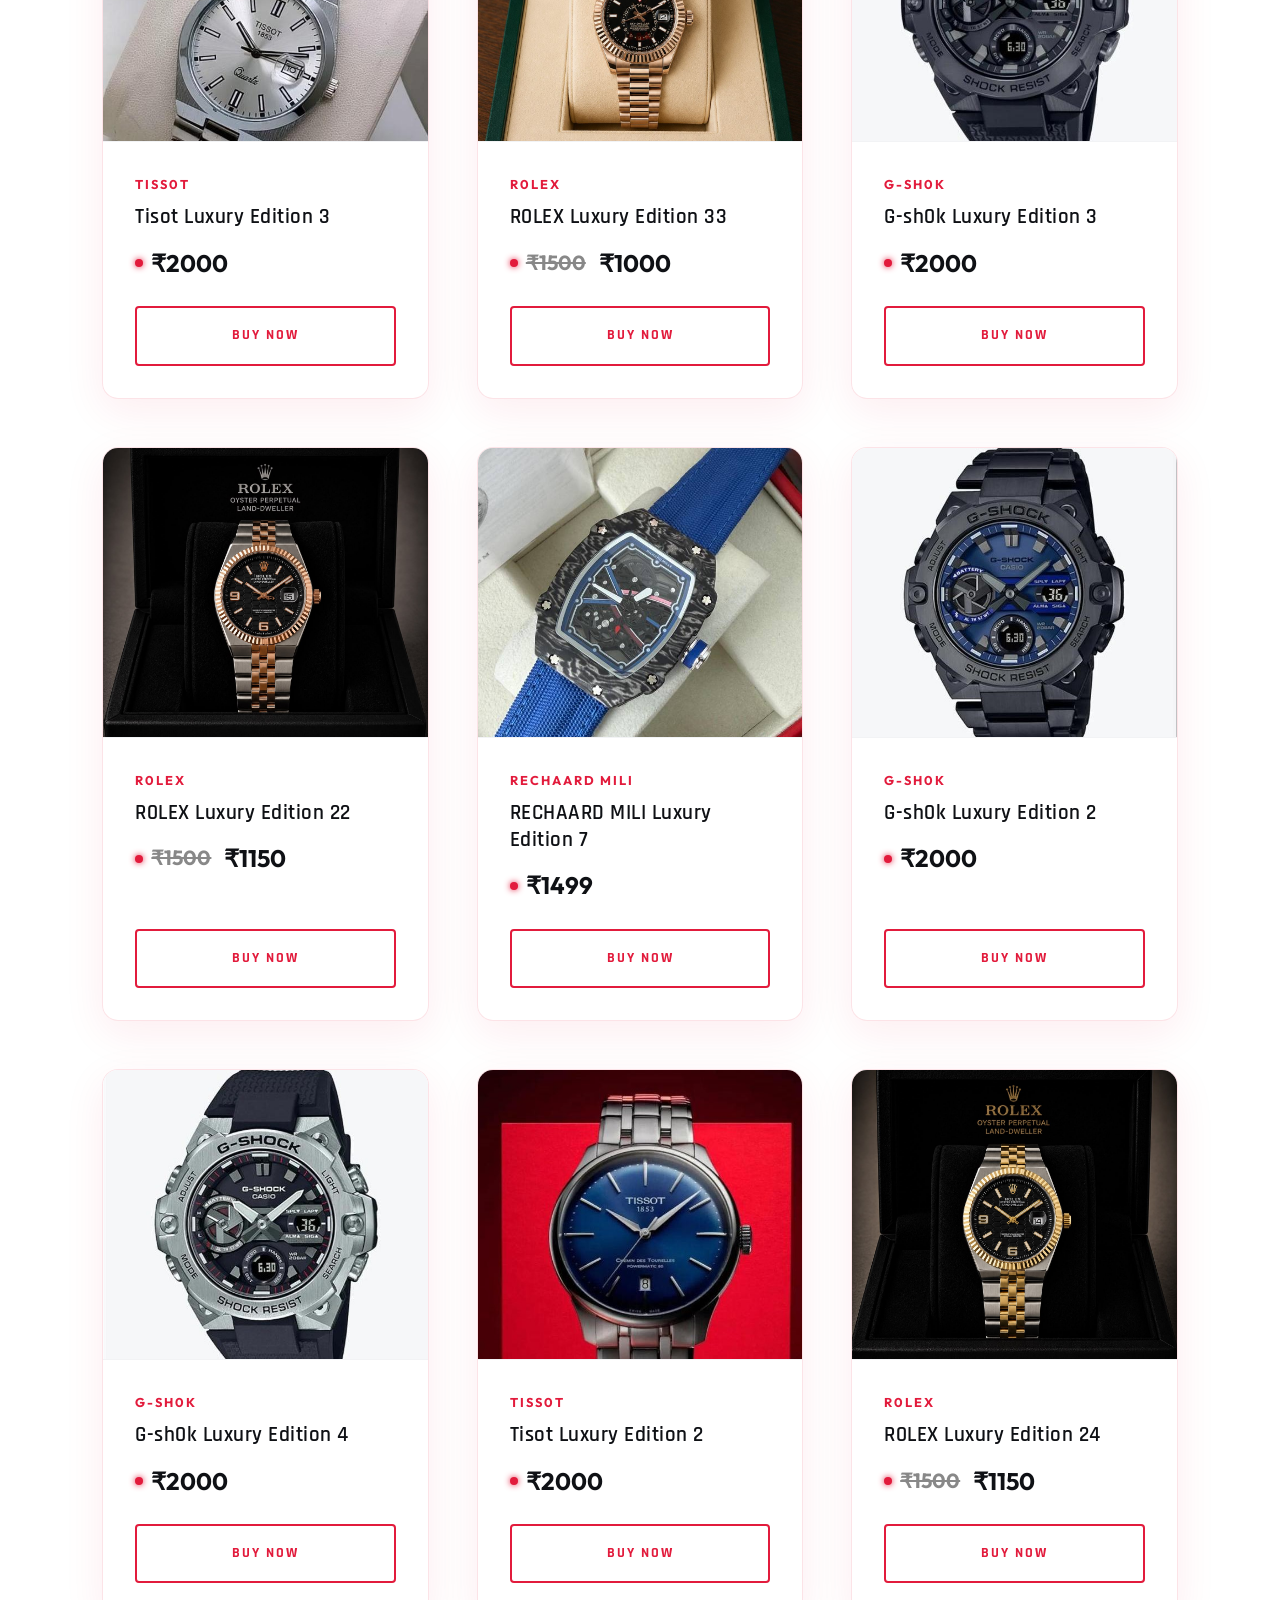
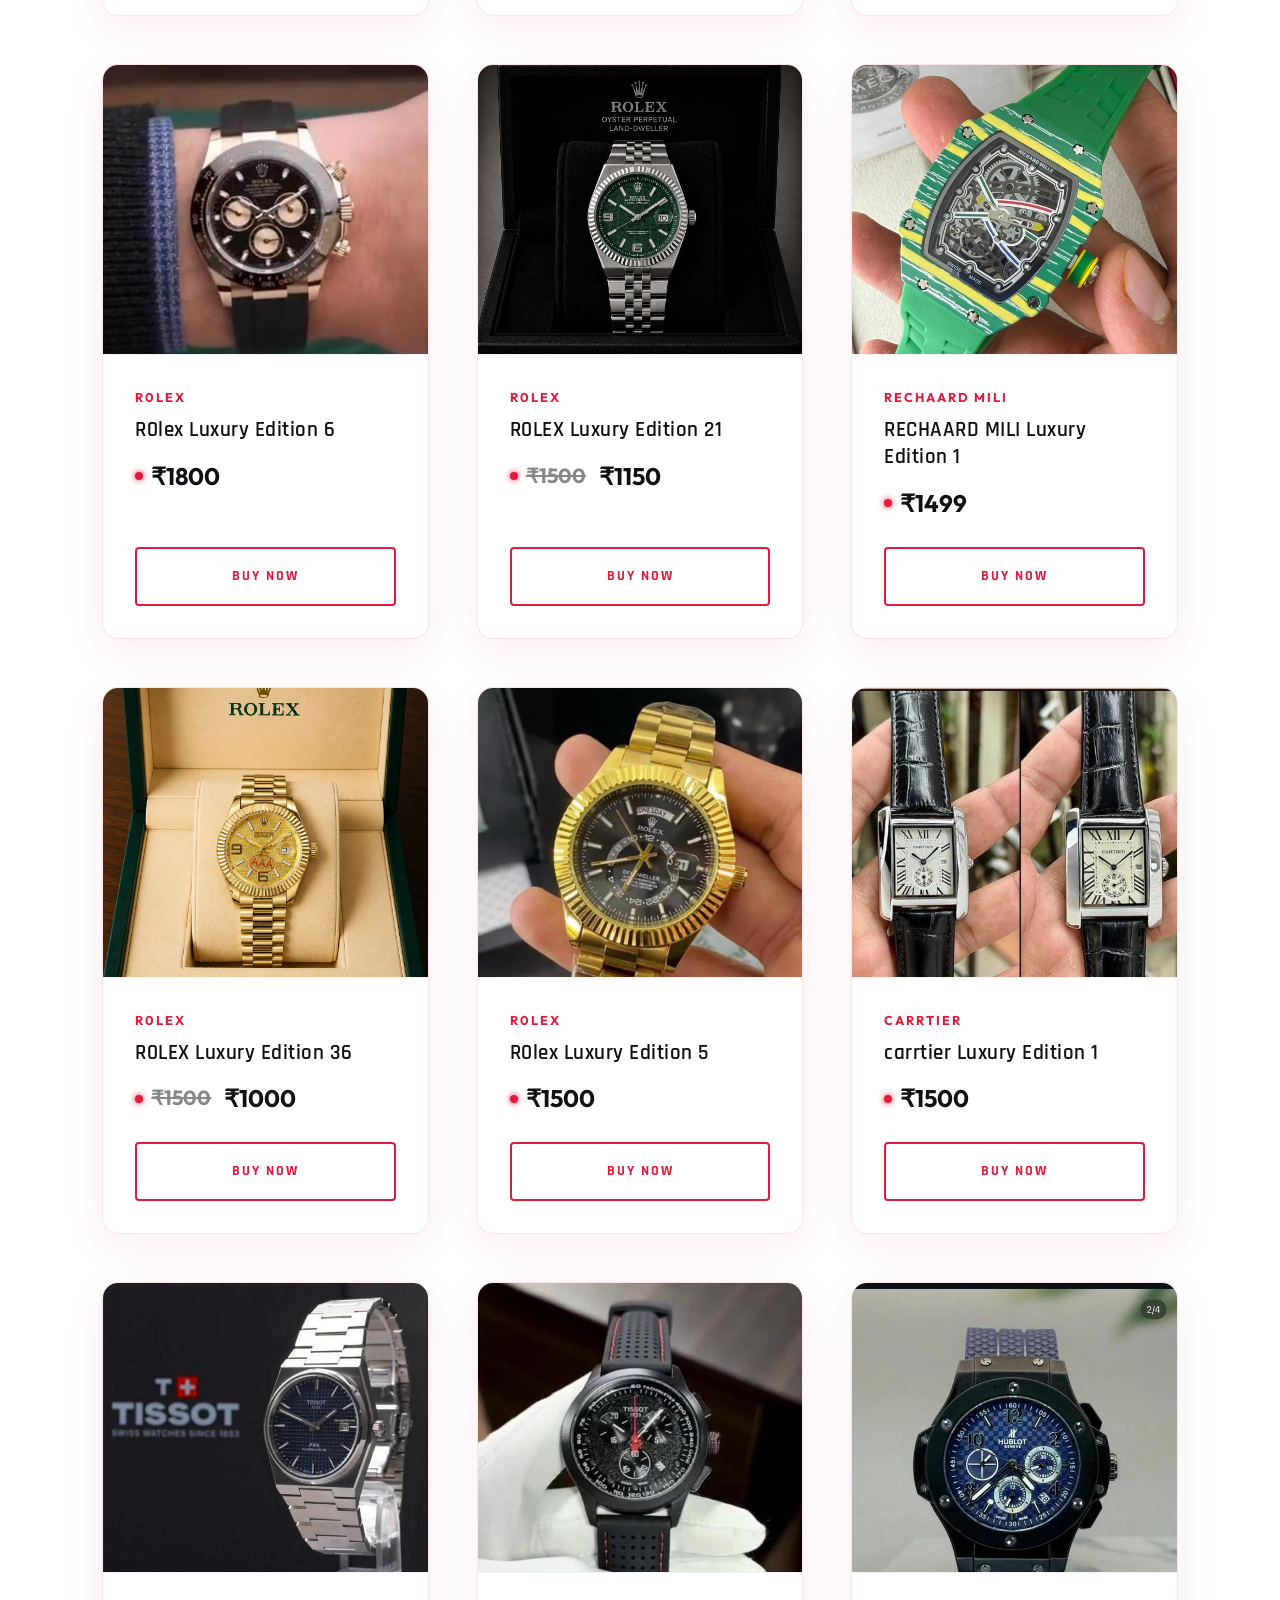
==== commit 8de2e4eb: "updated site" ====
--- a/index.html
+++ b/index.html
@@ -21,6 +21,7 @@
     <meta name="twitter:description" content="Premium watches, luxury timepieces and sunglasses at MP Watch Hub — mpwatchhub.in">
     <meta name="twitter:image" content="https://mpwatchhub.in/assets/images/mpwatchhublogo.jpeg">
     <meta property="og:image" content="https://mpwatchhub.in/assets/images/mpwatchhublogo.jpeg">
+    <meta name="google-adsense-account" content="ca-pub-2712159996222603">
     <script type="application/ld+json">
     {
       "@context": "https://schema.org",
